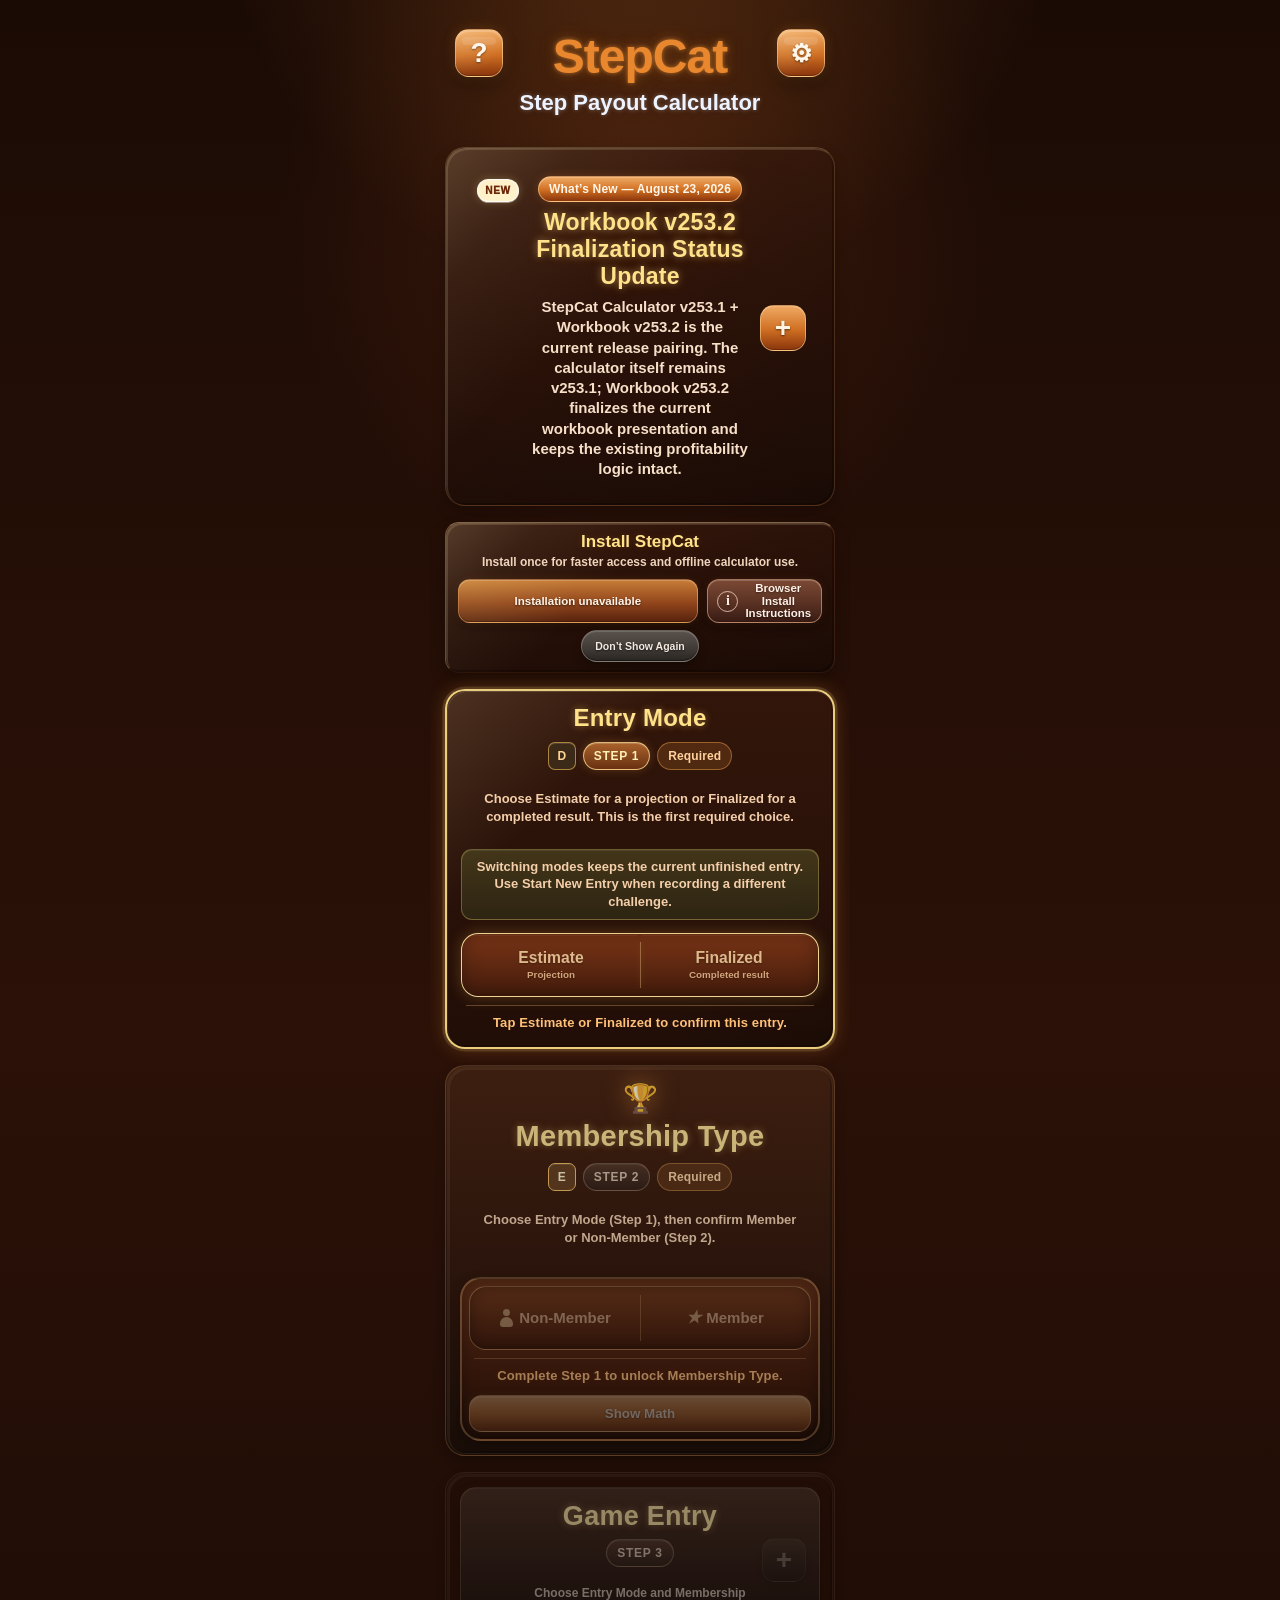
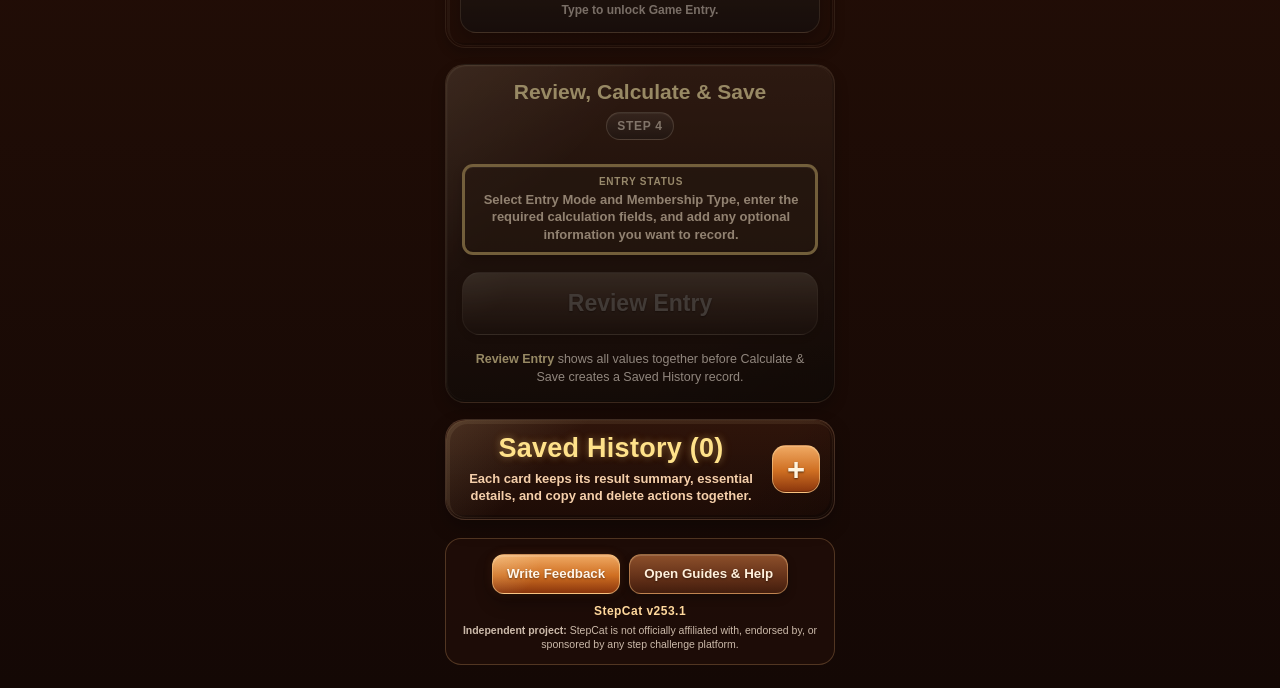
==== index.html @ f567a411 "Add files via upload" ====
<!DOCTYPE html>

<html lang="en">
<head>
<meta charset="utf-8"/>
<meta content="width=device-width,initial-scale=1,viewport-fit=cover" name="viewport"/>
<meta content="#1b0b05" name="theme-color"/>
<link href="./manifest.json" rel="manifest"/>
<meta content="yes" name="apple-mobile-web-app-capable"/>
<meta content="black-translucent" name="apple-mobile-web-app-status-bar-style"/>
<link href="./stepcat-favicon.png" rel="icon" sizes="32x32" type="image/png"/>
<link href="./stepcat-apple-touch-icon.png" rel="apple-touch-icon" sizes="180x180"/>
<link href="./stepcat-icon-152.png" rel="apple-touch-icon" sizes="152x152"/>
<meta content="StepCat" name="apple-mobile-web-app-title"/>
<meta content="StepCat" name="application-name"/>
<title>StepCat Calculator v253.1</title>
<style>
:root{
  --bg:#020c1b;
  --panel:#2a1a12;
  --panel2:#3d1a0c;
  --panel3:#6c2d13;
  --input:#c46824;
  --orange:#e8872d;
  --orange2:#d86f15;
  --gold:#ffe28a;
  --gold2:#e7bd3f;
  --green:#35e56f;
  --red:#8f211d;
  --redTop:#c84940;
  --blue:#3156ab;
  --white:#edf3ff;
  --text:#f7efe6;
  --muted:#f0dcc9;
}
*{box-sizing:border-box;-webkit-tap-highlight-color:transparent;}
html{scroll-behavior:smooth;}
body{
  margin:0;
  font-family:Arial,sans-serif;
  background:
    radial-gradient(circle at 50% -120px,rgba(255,147,45,.20),transparent 420px),
    radial-gradient(circle at 50% 210px,rgba(122,53,23,.34),transparent 360px),
    linear-gradient(180deg,#1b0b05 0%,#2b1107 45%,#140805 100%);
  color:var(--white);
}
button,a,input,select{touch-action:manipulation;}
.container{max-width:420px;margin:auto;padding:15px;position:relative;}
.hero{position:relative;text-align:center;padding:18px 62px 15px 62px;}
.hero h1{margin:0;font-size:48px;line-height:1;font-weight:900;letter-spacing:-1px;color:var(--orange);text-shadow:0 0 4px rgba(255,157,60,.52),0 0 12px rgba(255,157,60,.26),0 0 24px rgba(255,157,60,.12);}
.hero p{margin:9px 0 0;color:#edf3ff;font-size:22px;font-weight:900;text-shadow:0 0 4px rgba(255,255,255,.28),0 0 10px rgba(120,170,255,.10);}
.build-marker{font-size:13px!important;color:#f0dcc9!important;opacity:.82;}
.top-settings-wrap{position:absolute;top:14px;right:10px;z-index:950;}
.settings-fab,.drawer-toggle,.btn{
  position:relative;overflow:hidden;border:0;border-radius:14px;font-weight:900;box-shadow:0 7px 15px rgba(0,0,0,.26),inset 0 2px 0 rgba(255,255,255,.20);
}
.settings-fab{width:48px;height:48px;color:#07101f;font-size:25px;background:linear-gradient(180deg,#eab766 0%,#dd8823 45%,#c8650f 100%);}
.settings-fab.open{color:#07101f;background:linear-gradient(180deg,#eab766 0%,#dd8823 45%,#c8650f 100%);font-size:29px;box-shadow:0 0 16px rgba(255,157,60,.34),0 8px 18px rgba(0,0,0,.36),inset 0 2px 0 rgba(255,255,255,.20);}
.settings-fab:before,.drawer-toggle:before,.btn:before,.drawer-link:before{content:"";position:absolute;left:13%;right:13%;top:7px;height:8px;border-radius:999px;background:rgba(255,255,255,.16);pointer-events:none;}
.settings-panel{display:none;position:fixed;top:68px;right:12px;left:12px;max-width:430px;margin:0 auto;padding:14px;border-radius:20px;background:radial-gradient(circle at top right,rgba(255,157,60,.16),transparent 38%),linear-gradient(180deg,#401b0a 0%,#2a1208 58%,#180b05 100%);border:1px solid rgba(255,190,120,.32);box-shadow:0 15px 32px rgba(0,0,0,.46),inset 0 1px 0 rgba(255,255,255,.07);z-index:940;max-height:82vh;overflow:auto;}
.settings-panel.open{display:block;}
.settings-backdrop{
  display:none;
  position:fixed;
  inset:0;
  z-index:930;
  background:rgba(0,0,0,.70);
  backdrop-filter:blur(1px);
  -webkit-backdrop-filter:blur(1px);
}
.settings-backdrop.open{display:block;}

.settings-panel h2{margin:0;text-align:center;font-size:24px;color:#edf3ff;}
.settings-panel p{margin:7px 0 12px;text-align:center;color:var(--orange);font-weight:900;font-size:14px;}
.settings-grid-columns{display:grid;grid-template-columns:1fr;gap:9px;}
.settings-bottom{display:grid;grid-template-columns:1fr 1fr;gap:10px;margin-top:12px;}
.settings-bottom .btn{font-size:16px;padding:13px 8px;border-radius:14px;margin:0;}
@media(max-width:340px){.settings-bottom{grid-template-columns:1fr;}}

.settings-section{background:radial-gradient(circle at top right,rgba(255,157,60,.12),transparent 42%),linear-gradient(180deg,rgba(114,50,15,.72),rgba(58,22,8,.72));border:1px solid rgba(255,190,120,.26);border-radius:16px;padding:10px;}
.settings-section h3{margin:0 0 8px;color:#fff0df;font-size:15px;text-align:center;text-shadow:0 0 7px rgba(255,157,60,.28);}
.setting-check{display:flex;align-items:center;gap:10px;margin:8px 0;color:#f7efe6;font-weight:900;font-size:13px;text-align:left;background:rgba(38,16,7,.42);border:1px solid rgba(255,190,120,.18);border-radius:14px;padding:10px;}
.setting-check input[type="checkbox"]{appearance:none;-webkit-appearance:none;width:46px;min-width:46px;height:26px;border-radius:999px;border:1px solid rgba(255,190,120,.34);background:linear-gradient(180deg,#3d1a0c,#251005);box-shadow:inset 0 0 8px rgba(0,0,0,.35);position:relative;margin:0;}
.setting-check input[type="checkbox"]:after{content:"";position:absolute;top:3px;left:3px;width:18px;height:18px;border-radius:50%;background:linear-gradient(180deg,#d99a31,#9d4515);transition:transform .18s ease;}
.setting-check input[type="checkbox"]:checked{border-color:rgba(255,212,111,.78);background:linear-gradient(180deg,#7a3510,#4d1c08);box-shadow:0 0 12px rgba(255,157,60,.30),inset 0 0 8px rgba(0,0,0,.24);}
.setting-check input[type="checkbox"]:checked:after{transform:translateX(20px);background:linear-gradient(180deg,#ffe28a,#d86f15);box-shadow:0 0 9px rgba(255,212,111,.55);}
.haptic-row{display:grid;grid-template-columns:1fr 1fr 1fr;gap:7px;}
.haptic-pill{border:0;border-radius:12px;padding:10px 6px;background:linear-gradient(180deg,#5c2a12,#3e1c0d);color:#f0dcc9;font-weight:900;font-size:13px;box-shadow:inset 0 0 10px rgba(0,0,0,.22);}
.haptic-pill.active{background:linear-gradient(180deg,#eab766,#d86f15);color:#07101f;box-shadow:0 0 13px rgba(255,157,60,.27);}
.drawer,.card,.calc-action-card{position:relative;margin:13px 0;padding:14px;border-radius:20px;background:#2a1a12;border:1px solid rgba(255,164,82,.16);box-shadow:0 8px 18px rgba(0,0,0,.29),inset 0 1px 0 rgba(255,255,255,.05);overflow:hidden;}
.drawer:before,.card:before,.calc-action-card:before{content:"";position:absolute;inset:1px;border-radius:19px;border:1px solid rgba(255,255,255,.03);pointer-events:none;}
.drawer-head{position:relative;display:flex;align-items:center;justify-content:space-between;gap:10px;z-index:1;}
.drawer-head.clickable{cursor:pointer;user-select:none;}
.drawer-title h2{margin:0;font-size:27px;line-height:1.05;font-weight:900;color:#edf3ff;letter-spacing:-.35px;}
.drawer-title p{margin:7px 0 0;color:#f7efe6;font-size:16px;font-weight:900;}
.drawer.open .drawer-title h2{color:#ffe28a;text-shadow:0 0 8px rgba(255,226,138,.36),0 0 14px rgba(255,157,60,.22);}
.trophy{text-align:center;font-size:28px;margin:2px 0 6px;filter:drop-shadow(0 0 12px rgba(255,157,60,.62));}
.drawer-toggle{width:48px;height:48px;flex:0 0 48px;color:#fff;font-size:31px;line-height:1;background:linear-gradient(180deg,#eab766 0%,#dd8823 45%,#c8650f 100%);}

.drawer-head-actions{display:flex;align-items:center;gap:8px;flex:0 0 auto;}
.entry-clear-inline{display:flex;align-items:stretch;flex-direction:column;justify-content:center;gap:9px;margin:0 0 14px;padding:12px;border-radius:18px;background:linear-gradient(180deg,rgba(78,30,12,.52),rgba(34,10,4,.58));border:1px solid rgba(255,190,120,.20);box-shadow:inset 0 1px 0 rgba(255,255,255,.05),0 7px 15px rgba(0,0,0,.18);}
.entry-clear-inline .small-note{margin:0;text-align:center;font-size:12px;line-height:1.35;color:#ffe8d0;}
.entry-clear-actions{display:grid;grid-template-columns:1fr;gap:9px;}
.entry-restore-action{position:relative;width:100%;min-height:48px;display:flex;align-items:center;justify-content:center;text-align:center;font-size:16px;font-weight:900;line-height:1.1;padding:12px 16px;border-radius:15px;background:linear-gradient(180deg,rgba(68,91,108,.96),rgba(31,50,63,.98));color:#f2f8fb;border:1px solid rgba(167,206,229,.38);box-shadow:0 6px 12px rgba(0,0,0,.25),inset 0 1px 0 rgba(255,255,255,.10);text-shadow:0 1px 2px rgba(0,0,0,.45);}
.entry-restore-action:active{transform:translateY(1px) scale(.99);}
.entry-restore-action[hidden]{display:none!important;}
.entry-clear-action{position:relative;width:100%;max-width:none;min-width:0;min-height:54px;display:flex;align-items:center;justify-content:center;text-align:center;white-space:nowrap;font-size:18px;font-weight:900;line-height:1.05;padding:14px 18px;border-radius:17px;background:radial-gradient(circle at top left,rgba(255,194,140,.10),transparent 46px),linear-gradient(180deg,#5a2b1c,#35180f 58%,#1d0c07);color:#ffe1c5;border:1px solid rgba(255,156,96,.28);box-shadow:0 8px 15px rgba(0,0,0,.30),inset 0 1px 0 rgba(255,240,210,.13),inset 0 -2px 0 rgba(0,0,0,.24);text-shadow:0 2px 3px rgba(0,0,0,.46);text-transform:none;letter-spacing:.01em;overflow:hidden;}
.entry-clear-action::before{content:"";position:absolute;top:8px;left:14%;right:14%;height:7px;border-radius:999px;background:rgba(255,255,255,.13);pointer-events:none;}
.entry-clear-action:active{transform:translateY(1px) scale(.99);box-shadow:0 4px 10px rgba(0,0,0,.28),inset 0 2px 5px rgba(0,0,0,.20);}
@media(max-width:360px){.entry-clear-action{font-size:16px;padding:12px 12px;}}
.entry-mode-disqualified{margin-top:12px;padding:10px;border-radius:14px;background:rgba(38,16,7,.42);border:1px solid rgba(255,190,120,.18);}
body.flow-estimate .entry-mode-disqualified{opacity:.48;filter:grayscale(.35);}
body.flow-estimate .entry-mode-disqualified .header-toggle-line{cursor:not-allowed;}
body.flow-finalized .entry-mode-disqualified{opacity:1;filter:none;box-shadow:0 0 10px rgba(255,157,60,.10);}
.official-earned-wrap.locked input{opacity:.72;background:#805032;color:#fff0df;}

.drawer-body{position:relative;z-index:1;display:none;margin-top:13px;}
.drawer.open .drawer-body{display:block;background:radial-gradient(circle at 88% 8%,rgba(255,171,80,.08),transparent 120px),linear-gradient(180deg,#6c2d13,#4d200e 58%,#351609 100%);border:1px solid rgba(255,180,100,.20);border-radius:16px;padding:12px;box-shadow:inset 0 0 14px rgba(0,0,0,.24),0 0 10px rgba(255,157,60,.12);}
.game-panel .drawer-body{display:block;}
.game-toggle{margin-top:16px;padding:7px;border-radius:21px;background:radial-gradient(circle at 82% 0%,rgba(255,165,65,.14),transparent 100px),linear-gradient(180deg,#8a4118,#5d2810 58%,#3e1a0a 100%);border:2px solid rgba(255,154,58,.42);box-shadow:inset 0 0 16px rgba(0,0,0,.28),0 0 14px rgba(255,157,60,.10);}
.toggle-labels{display:flex;margin:0 0 7px;color:#f7efe6;font-size:17px;font-weight:900;}
.toggle-labels span{flex:1;display:flex;align-items:center;justify-content:center;gap:5px;text-align:center;}
.person-icon{position:relative;width:15px;height:18px;display:inline-block;}
.person-icon:before{content:"";position:absolute;top:0;left:4px;width:7px;height:7px;border-radius:50%;background:#d99a31;}
.person-icon:after{content:"";position:absolute;top:8px;left:1px;width:13px;height:10px;border-radius:8px 8px 3px 3px;background:#d99a31;}
.star-icon{color:#d99a31;font-size:17px;line-height:1;}
body.mode-non .person-icon:before,body.mode-non .person-icon:after{background:#ffd46f;box-shadow:0 0 7px rgba(255,212,111,.86),0 0 15px rgba(255,157,60,.48);}
body.mode-mem .star-icon{color:#ffd46f;text-shadow:0 0 7px rgba(255,212,111,.86),0 0 15px rgba(255,157,60,.48);}
body.mode-non #nonLabel,body.mode-mem #memLabel{color:#ffe08a;text-shadow:0 0 7px rgba(255,212,111,.40),0 0 14px rgba(255,111,21,.22);}
.slider-track{position:relative;height:40px;border-radius:15px;overflow:hidden;background:linear-gradient(180deg,#7a3517,#4d200e);border:1px solid rgba(255,190,120,.25);box-shadow:inset 0 0 14px rgba(0,0,0,.30),0 0 8px rgba(0,0,0,.16);}
.slider-thumb{position:absolute;left:0;top:0;width:50%;height:100%;border-radius:14px;background:linear-gradient(180deg,#ffad3f 0%,#e66f0c 58%,#b84b05 100%);box-shadow:0 0 17px rgba(255,139,19,.46),inset 0 2px 0 rgba(255,255,255,.22),inset 0 -7px 13px rgba(120,45,0,.16);transition:left .22s ease;}
.mode-math-summary,.mode-math-box{margin-top:10px;padding:10px;border-radius:14px;background:radial-gradient(circle at 82% 4%,rgba(255,194,110,.13),transparent 105px),linear-gradient(180deg,#c46824,#9b4618 58%,#773112 100%);border:1px solid rgba(255,205,135,.26);text-align:center;box-shadow:inset 0 0 12px rgba(0,0,0,.20);color:#f7efe6;font-weight:900;line-height:1.32;}
.mode-math-box{display:none;font-size:14px;font-weight:700;}
.mode-math-box.open{display:block;}
.math-toggle-btn{width:100%;margin-top:9px;padding:10px;border:0;border-radius:13px;background:linear-gradient(180deg,#6d2f0f,#451b08);color:#ffe2ad;font-weight:900;}
.entry-subsection{padding:12px;margin:0 0 12px;border-radius:16px;background:rgba(61,26,12,.34);border:1px solid rgba(255,205,135,.18);}
.section-tag{display:block;margin:0 auto 8px;width:max-content;padding:6px 10px;border-radius:999px;background:rgba(0,0,0,.16);border:1px solid rgba(255,212,111,.24);color:#ffe28a;font-weight:900;font-size:12px;letter-spacing:.07em;text-transform:uppercase;}
.optional-details-body.collapsed{display:none;}
.section-dropdown-header{width:100%;padding:12px;border:0;border-radius:14px;background:linear-gradient(180deg,#6d2f0f,#451b08);color:#ffe2ad;text-align:left;font-weight:900;display:flex;justify-content:space-between;gap:8px;align-items:center;}
.section-dropdown-header em{display:block;font-size:12px;color:#f0dcc9;font-style:normal;margin-top:3px;}
label{display:block;text-align:center;color:#ffd46f;margin:14px 0 4px;font-size:18px;font-weight:900;text-shadow:0 0 6px rgba(255,157,60,.17);}
.field-status{font-size:12px;padding:3px 7px;border-radius:999px;background:rgba(0,0,0,.18);vertical-align:middle;}
.help-text,.field-caption,.small-note,.workflow-note{margin:0 0 8px;color:#f0dcc9;font-size:14px;line-height:1.36;text-align:center;}
.required-hint{color:#ffe28a;font-weight:900;border:1px solid rgba(255,212,111,.24);background:rgba(0,0,0,.16);border-radius:14px;padding:10px;margin:10px 0;}
input,select,textarea{width:100%;padding:13px 12px;border:1px solid rgba(255,205,135,.30);border-radius:13px;outline:none;background:#c46824;color:#fff0df;font-size:17px;text-align:center;box-shadow:inset 0 0 9px rgba(0,0,0,.18),0 0 7px rgba(255,157,60,.08);}
input::placeholder,textarea::placeholder{color:#ffe0c1;opacity:.82;}
input:focus,select:focus,textarea:focus{box-shadow:inset 0 0 13px rgba(0,0,0,.18),0 0 0 2px rgba(255,212,111,.42),0 0 13px rgba(255,157,60,.18);}
.date-confirmation{margin:6px 0 0;text-align:center;color:#ffe28a;font-weight:800;font-size:13px;}
.btn{padding:13px 10px;font-size:16px;}
.btn:active,.drawer-toggle:active,.drawer-link:active,.settings-fab:active{transform:scale(.985);}
.orange{background:linear-gradient(180deg,#eab766 0%,#dd8823 45%,#c8650f 100%);color:#07101f;}
.red,.dark{background:radial-gradient(circle at top left,rgba(255,190,120,.13),transparent 50%),linear-gradient(180deg,#8a2f22 0%,#5b1f17 56%,#35110d 100%);color:#fff0df;border:1px solid rgba(255,150,110,.24);}
.gold{background:radial-gradient(circle at top left,rgba(255,226,138,.26),transparent 48%),linear-gradient(180deg,#d99a31 0%,#b85a13 55%,#6d2f0f 100%);color:#07101f;border:1px solid rgba(255,212,111,.42);}
.blue{background:linear-gradient(180deg,#607de6 0%,#3156ab 55%,#27458d 100%);color:white;}
.action-row{display:flex;gap:10px;margin:10px 0;}
.action-row .btn,.action-row .drawer-link{flex:1;}
.full-btn{width:100%;margin:10px 0;padding:17px 14px;font-size:23px;border-radius:18px;}
.calc-action-title{margin:0;color:#ffe28a;text-align:center;font-size:20px;font-weight:900;}
.result-title{margin:0 0 10px;text-align:center;color:#fff0df;font-size:24px;font-weight:900;text-shadow:0 0 7px rgba(255,157,60,.28);}
.result-card-top{display:flex;align-items:center;justify-content:center;gap:10px;position:relative;}
.result-delete-corner{position:absolute;right:0;top:0;font-size:12px;padding:8px 9px;border-radius:10px;}
.result-box{border:1px solid rgba(255,205,135,.18);border-radius:17px;padding:14px;text-align:center;background:rgba(61,26,12,.34);box-shadow:inset 0 0 10px rgba(0,0,0,.18);}
.result-box p{margin:7px 0;font-size:17px;}
.result-box hr{border:0;border-top:1px solid rgba(255,255,255,.10);margin:12px 0;}
.profit,.payout-info{color:#ffcf7a;font-weight:900;}.win-text{color:var(--green);font-weight:900;}.free-game-text{color:#ffe28a;font-weight:900;}.draw,.draw-info{color:#f7efe6;font-weight:900;}.loss{color:#ff8a84;font-weight:900;}.roi{color:#ffd24c;font-weight:900;}.pl-info{color:#ffd46f;font-weight:900;}
.result-card-actions{display:grid;grid-template-columns:1fr;gap:10px;margin-top:12px;}
.copy-format-note{color:#ffe28a!important;font-weight:850!important;}
.history-count{margin:11px 0 7px;color:#f0dcc9;text-align:center;font-size:17px;font-weight:800;}
.history-results-label{margin:12px 0 6px;color:#ffe28a;text-align:center;font-weight:900;letter-spacing:.04em;text-transform:uppercase;font-size:12px;}
.history-card{margin-top:13px;padding:14px;border-radius:17px;background:radial-gradient(circle at 82% 4%,rgba(255,194,110,.13),transparent 115px),linear-gradient(180deg,#c46824,#9b4618 58%,#773112 100%);border:1px solid rgba(255,205,135,.30);box-shadow:inset 0 0 12px rgba(0,0,0,.20),0 8px 17px rgba(0,0,0,.24);}
.history-card h3{margin:0 0 9px;color:#fff0df;text-align:center;font-size:21px;}

.history-card-meta{display:flex;justify-content:center;flex-wrap:wrap;gap:7px;margin:-2px 0 10px;}
.history-badge{display:inline-flex;align-items:center;justify-content:center;min-height:28px;padding:5px 10px;border-radius:999px;font-size:12px;font-weight:900;letter-spacing:.02em;border:1px solid rgba(255,212,111,.34);background:linear-gradient(180deg,#6d2f0f,#451b08);color:#ffe2ad;box-shadow:inset 0 1px 0 rgba(255,255,255,.08);}
.history-badge.mode-finalized{background:linear-gradient(180deg,#7a4218,#4d260c);color:#ffe7b5;border-color:rgba(255,212,111,.48);}
.history-badge.mode-estimate{background:linear-gradient(180deg,#593018,#361b0d);color:#f6dcc2;}
.history-badge.game-member{box-shadow:0 0 8px rgba(255,212,111,.18),inset 0 1px 0 rgba(255,255,255,.08);}
.history-card .result-box{background:rgba(61,26,12,.34);}
.history-card-actions{display:grid;grid-template-columns:1fr 1fr;gap:8px;margin-top:10px;}
.saved-empty-note{margin:12px 0;color:#ffe28a;font-weight:850;text-align:center;}
.drawer-link{display:block;position:relative;overflow:hidden;text-decoration:none;text-align:center;border-radius:14px;padding:14px 10px;color:#07101f;font-size:17px;font-weight:900;background:linear-gradient(180deg,#eab766,#dd8823 50%,#c8650f);box-shadow:0 0 15px rgba(255,157,28,.28),inset 0 2px 0 rgba(255,255,255,.18);}
.secondary-link{margin-top:10px;background:linear-gradient(180deg,#6d2f0f,#451b08);color:#ffe2ad;}
.mini-card{border-radius:16px;padding:14px;text-align:center;background:radial-gradient(circle at 82% 4%,rgba(255,194,110,.15),transparent 115px),linear-gradient(180deg,#c46824,#9b4618 58%,#773112 100%);border:1px solid rgba(255,205,135,.30);box-shadow:inset 0 0 14px rgba(0,0,0,.24);}
.mini-card h3{margin:0 0 12px;color:#fff0df;font-size:20px;font-weight:900;text-shadow:0 0 7px rgba(255,157,60,.22);}
.mini-card p,.mini-card li{color:#f0dcc9;font-size:16px;line-height:1.42;}.mini-card ol{text-align:left;padding-left:23px;}
.help-quick-start>p{text-align:left;margin:0 0 14px;}
.help-quick-start ol{margin:0 0 16px;padding-left:24px;}
.help-quick-start li{margin:0 0 12px;padding-left:3px;}
.help-action-link{display:flex;align-items:center;justify-content:center;min-height:58px;margin-top:10px;padding:13px 12px;line-height:1.18;}
.help-link-helper{margin:5px 4px 12px!important;color:#f0dcc9!important;font-size:13px!important;line-height:1.34!important;text-align:center!important;}
.help-section-intro{margin:0 0 12px!important;text-align:left!important;color:#f0dcc9!important;font-size:15px!important;line-height:1.38!important;}
.help-section-card{margin-top:16px;}
.help-section-card:first-of-type{margin-top:0;}
.help-feedback-section{margin-top:16px;padding-top:16px;border-top:1px solid rgba(255,255,255,.14);}
.help-feedback-section>p{text-align:left;margin:0 0 12px;}
.help-feedback-section .full-btn{min-height:58px;margin:10px 0 0;}
.disclaimer-box{margin-top:16px;padding:12px;border-radius:13px;background:rgba(38,16,7,.34);border:1px solid rgba(255,190,120,.16);}
.disclaimer{margin:0;color:#f0dcc9;text-align:left;font-size:13px;line-height:1.46;}
.toast{position:fixed;left:50%;bottom:172px;transform:translateX(-50%);z-index:1000;pointer-events:none;opacity:0;transition:opacity .25s ease;padding:12px 18px;border-radius:14px;background:linear-gradient(180deg,#eab766,#dd8823);color:#07101f;font-weight:900;box-shadow:0 0 16px rgba(0,0,0,.36);max-width:calc(100vw - 30px);text-align:center;}
.toast.show{opacity:1;}
.modal-overlay{display:none;position:fixed;inset:0;z-index:1100;align-items:center;justify-content:center;padding:18px;background:rgba(0,0,0,.72);}
.modal-overlay.open{display:flex;}
.modal-box{width:100%;max-width:410px;padding:16px;border-radius:20px;background:radial-gradient(circle at 82% 4%,rgba(255,194,110,.15),transparent 115px),linear-gradient(180deg,#c46824,#9b4618 58%,#773112 100%);border:1px solid rgba(255,205,135,.30);box-shadow:0 0 23px rgba(0,0,0,.54);}
.modal-box h2{margin:0 0 12px;text-align:center;color:#fff0df;}.modal-box p{color:#f7efe6;}.modal-close-btn{float:right;border:0;border-radius:10px;background:#451b08;color:#ffe2ad;font-weight:900;font-size:22px;width:34px;height:34px;}
textarea{min-height:120px;text-align:left;resize:vertical;}
.changed-note{display:none;margin:10px 0;color:#ffe28a;font-weight:900;text-align:center;border:1px solid rgba(255,212,111,.24);background:rgba(0,0,0,.16);border-radius:14px;padding:10px;}
.changed-note.show{display:block;}
.hidden{display:none!important;}
@media(max-width:360px){.hero{padding-left:54px;padding-right:54px}.hero h1{font-size:42px}.hero p{font-size:19px}.drawer-title h2{font-size:23px}.action-row{flex-direction:column}.result-delete-corner{position:static}.result-card-top{flex-direction:column}.history-card-actions{grid-template-columns:1fr}}


/* Spreadsheet header and backup tools */
.header-row-textarea{
  min-height:92px;
  text-align:left;
  resize:vertical;
  font-family:Arial,sans-serif;
  line-height:1.35;
}
.header-actions{
  display:grid;
  grid-template-columns:1fr 1fr;
  gap:10px;
  margin-top:12px;
}
.header-actions .full-span{grid-column:1 / -1;}
.backup-tools .drawer-body .btn{margin-top:8px;}
.secondary-copy-btn{
  width:100%;
  margin-top:10px;
  font-size:16px;
}

.last-copied-line{
  color:#ffe28a;
  font-weight:900;
  text-shadow:0 0 7px rgba(255,212,111,.22);
}


/* Combined Saved History header tools */
.combined-header-tools{margin:12px 0 14px;padding:12px;border-radius:16px;background:rgba(61,26,12,.34);border:1px solid rgba(255,205,135,.18);}
.combined-header-tools h3{margin:0 0 7px;color:#ffe28a;text-align:center;}
/* Spreadsheet setup toggle rows */
.header-toggle-line{display:flex;align-items:center;justify-content:space-between;gap:10px;margin:10px 0;padding:10px;border-radius:14px;background:rgba(38,16,7,.42);border:1px solid rgba(255,190,120,.18);color:#f7efe6;font-weight:900;transition:border-color .18s ease,box-shadow .18s ease,background .18s ease,color .18s ease;}
.header-toggle-line:has(input:checked){color:#ffe28a;border-color:rgba(255,212,111,.58);background:radial-gradient(circle at top right,rgba(255,212,111,.14),transparent 44%),rgba(61,26,12,.54);box-shadow:0 0 10px rgba(255,157,60,.16);}
.header-toggle-line.disabled-header-toggle{opacity:.42;filter:saturate(.55);box-shadow:none;cursor:not-allowed;}
.header-toggle-line.disabled-header-toggle span{color:#bca58d;text-shadow:none;}
.header-toggle-line.disabled-header-toggle input[type="checkbox"]{cursor:not-allowed;opacity:.72;}
.header-toggle-line.disabled-header-toggle:has(input:checked){color:#bca58d;border-color:rgba(255,190,120,.18);background:rgba(38,16,7,.42);box-shadow:none;}
.header-toggle-line input[type="checkbox"]{appearance:none;-webkit-appearance:none;width:48px;height:27px;flex:0 0 48px;border-radius:999px;border:1px solid rgba(255,190,120,.34);background:linear-gradient(180deg,#3d1a0c,#251005);box-shadow:inset 0 0 8px rgba(0,0,0,.35);position:relative;margin:0;padding:0;cursor:pointer;}
.header-toggle-line input[type="checkbox"]::after{content:"";position:absolute;top:3px;left:3px;width:19px;height:19px;border-radius:50%;background:linear-gradient(180deg,#d99a31,#9d4515);box-shadow:0 1px 2px rgba(0,0,0,.34);transition:transform .18s ease,background .18s ease,box-shadow .18s ease;}
.header-toggle-line input[type="checkbox"]:checked{border-color:rgba(255,212,111,.78);background:linear-gradient(180deg,#7a3510,#4d1c08);box-shadow:0 0 12px rgba(255,157,60,.30),inset 0 0 8px rgba(0,0,0,.24);}
.header-toggle-line input[type="checkbox"]:checked::after{transform:translateX(21px);background:linear-gradient(180deg,#ffe28a,#d86f15);box-shadow:0 0 9px rgba(255,212,111,.55),0 1px 2px rgba(0,0,0,.34);}
.header-field-grid{display:grid;grid-template-columns:1fr 1fr;gap:9px;margin:12px 0;}
.header-field-choice{position:relative;display:flex;align-items:center;justify-content:center;min-height:46px;padding:9px 10px;border-radius:14px;background:linear-gradient(180deg,#3d1a0c,#251005);border:1px solid rgba(255,190,120,.24);color:#d8c1aa;font-size:12px;font-weight:900;text-align:center;cursor:pointer;user-select:none;box-shadow:inset 0 0 8px rgba(0,0,0,.28);transition:background .18s ease,border-color .18s ease,color .18s ease,box-shadow .18s ease,transform .12s ease;}
.header-field-choice:active{transform:scale(.985);}
.header-field-choice input{position:absolute;opacity:0;pointer-events:none;width:1px;height:1px;}
.header-field-choice:has(input:checked){color:#1a1007;background:linear-gradient(180deg,#ffe28a 0%,#e79a25 52%,#c8650f 100%);border-color:rgba(255,226,138,.88);box-shadow:0 0 12px rgba(255,157,60,.34),inset 0 2px 0 rgba(255,255,255,.25);}
.header-field-choice:focus-within{outline:2px solid rgba(255,226,138,.62);outline-offset:2px;}
.header-custom-cells{min-height:58px;margin-top:8px;}
/* Header field lock: field buttons only activate when Include header row is on */
.header-settings-wrap.header-buttons-locked .header-field-choice{
  opacity:.82 !important;
  filter:saturate(.92) brightness(1.02) !important;
  cursor:not-allowed !important;
  box-shadow:0 0 0 1px rgba(255,157,60,.14) inset !important;
}
.header-settings-wrap.header-buttons-locked .header-field-choice:active{transform:none !important;}
.header-settings-wrap.header-buttons-locked .header-field-choice:has(input:checked){
  background:linear-gradient(180deg,#4b2110,#2e1309) !important;
  color:#bca58d !important;
  border-color:rgba(211,139,82,.18) !important;
  box-shadow:0 0 0 1px rgba(255,157,60,.14) inset !important;
}
.header-settings-wrap.header-buttons-locked .header-field-choice input{cursor:not-allowed !important;}
.header-settings-wrap.header-buttons-locked .header-custom-cells{
  opacity:.55 !important;
  cursor:not-allowed !important;
}
.header-locked-note{display:none;}
.header-settings-wrap.header-buttons-locked .header-locked-note{display:block;}

@media(max-width:360px){.header-field-grid{grid-template-columns:1fr;}}
.header-settings-wrap{display:none;}
.header-settings-wrap.on{display:block;}

/* Spreadsheet copy formatting retained behind Saved History card actions. */
.sheet-row-preview{margin:12px 0 0;padding:10px;border-radius:14px;background:rgba(38,16,7,.42);border:1px solid rgba(255,190,120,.22);box-shadow:inset 0 0 10px rgba(0,0,0,.18);}
.sheet-row-preview summary{cursor:pointer;list-style:none;text-align:center;color:#ffe28a;font-weight:900;font-size:14px;text-shadow:0 0 7px rgba(255,157,60,.25);}
.sheet-row-preview summary::-webkit-details-marker{display:none;}
.sheet-row-preview summary::after{content:" +";}
.sheet-row-preview[open] summary::after{content:" -";}
.sheet-row-grid{display:grid;grid-template-columns:minmax(96px,.85fr) 1fr;gap:6px 9px;margin-top:10px;font-size:13px;line-height:1.25;}
.sheet-row-label{color:#ffe28a;font-weight:900;text-align:right;}
.sheet-row-value{color:#fff7ef;text-align:left;word-break:break-word;}
.history-admin-actions{margin-top:10px;}
@media(max-width:360px){.sheet-row-grid{grid-template-columns:1fr;gap:3px}.sheet-row-label{text-align:center}.sheet-row-value{text-align:center;margin-bottom:5px}}


/* Collapsible Spreadsheet Copy Instructions */
.spreadsheet-setup-head{display:flex;align-items:center;justify-content:space-between;gap:10px;cursor:pointer;user-select:none;}
.spreadsheet-setup-head-text{flex:1;text-align:center;}
.spreadsheet-setup-head-text h3{margin:0 0 7px;color:#ffe28a;text-align:center;}
.spreadsheet-setup-head-text p{margin:0;}
.spreadsheet-setup-toggle{width:46px;height:46px;flex:0 0 46px;border:0;border-radius:14px;font-size:28px;font-weight:900;line-height:1;background:linear-gradient(180deg,#eab766 0%,#dd8823 45%,#c8650f 100%);color:#07101f;box-shadow:0 7px 15px rgba(0,0,0,.26),inset 0 2px 0 rgba(255,255,255,.20);}
.spreadsheet-setup-body{display:none;margin-top:10px;}
.combined-header-tools.setup-open .spreadsheet-setup-body{display:block;}
.combined-header-tools:not(.setup-open){padding-bottom:12px;}
.combined-header-tools:not(.setup-open) .spreadsheet-setup-toggle{background:linear-gradient(180deg,#eab766 0%,#dd8823 45%,#c8650f 100%);}


/* Unified toffee and brown action palette */
:root{
  --actionTop:#c97932;
  --actionMid:#9e4d1c;
  --actionBottom:#64280e;
  --actionBorder:rgba(255,192,118,.42);
  --actionText:#fff0df;
  --activeTop:#d99a55;
  --activeMid:#a95b26;
  --activeBottom:#6f3217;
  --dangerTop:#8b3a2c;
  --dangerMid:#61251d;
  --dangerBottom:#38130f;
}
.orange,.gold,.drawer-link,.settings-fab,.settings-fab.open,.drawer-toggle,.spreadsheet-setup-toggle,.combined-header-tools:not(.setup-open) .spreadsheet-setup-toggle{
  background:radial-gradient(circle at top left,rgba(255,226,170,.15),transparent 48%),linear-gradient(180deg,var(--actionTop) 0%,var(--actionMid) 54%,var(--actionBottom) 100%) !important;
  color:var(--actionText) !important;
  border:1px solid var(--actionBorder) !important;
  box-shadow:0 7px 15px rgba(0,0,0,.28),inset 0 2px 0 rgba(255,255,255,.14) !important;
}
.settings-fab,.settings-fab.open{
  color:#1a0e06 !important;
}
.drawer-toggle,.spreadsheet-setup-toggle{
  color:#fff !important;
  text-shadow:0 1px 2px rgba(0,0,0,.45);
}
.red,.dark{
  background:radial-gradient(circle at top left,rgba(255,180,150,.12),transparent 50%),linear-gradient(180deg,var(--dangerTop) 0%,var(--dangerMid) 56%,var(--dangerBottom) 100%) !important;
  color:#fff0df !important;
  border:1px solid rgba(218,118,90,.34) !important;
}
.haptic-pill.active,
.header-field-choice:has(input:checked){
  background:radial-gradient(circle at top left,rgba(255,225,170,.16),transparent 48%),linear-gradient(180deg,var(--activeTop) 0%,var(--activeMid) 55%,var(--activeBottom) 100%) !important;
  color:#fff0df !important;
  border-color:rgba(255,205,145,.62) !important;
  box-shadow:0 0 10px rgba(191,104,40,.28),inset 0 2px 0 rgba(255,255,255,.16) !important;
}
.header-field-choice{
  background:linear-gradient(180deg,#4b2110,#2e1309) !important;
  border-color:rgba(211,139,82,.28) !important;
  color:#d9c0a8 !important;
}
.header-actions .btn,
#copyAllSavedRowsBtn,
#copyLatestRowBtn,
#saveSettingsBtn,
#restoreHistoryBtn,
#feedbackBtn{
  letter-spacing:0;
}


/* Estimate / Finalized workflow */
.workflow-mode-card{margin:13px 0;padding:14px;border-radius:20px;background:#2a1a12;border:1px solid rgba(255,164,82,.18);box-shadow:0 8px 18px rgba(0,0,0,.29),inset 0 1px 0 rgba(255,255,255,.05);}
.workflow-mode-card h2{margin:0 0 6px;text-align:center;color:#edf3ff;font-size:24px;transition:color .18s ease,text-shadow .18s ease;}
body.flow-estimate .workflow-mode-card h2,body.flow-finalized .workflow-mode-card h2{color:#ffe28a;text-shadow:0 0 8px rgba(255,226,138,.36),0 0 14px rgba(255,157,60,.22);}
.workflow-mode-card p{margin:0 0 11px;text-align:center;color:#f0dcc9;font-size:14px;line-height:1.38;}
.finalized-type-confirm{display:none;margin-top:10px;padding:10px;border-radius:14px;background:rgba(61,26,12,.42);border:1px solid rgba(255,205,135,.22);text-align:center;}
body.flow-finalized .finalized-type-confirm{display:block;}
.finalized-type-confirm p{margin:0;color:#f7efe6;font-size:14px;line-height:1.42;}
.finalized-type-confirm .confirmed{color:#ffe28a;font-weight:900;}

.workflow-switch{display:grid;grid-template-columns:1fr 1fr;gap:7px;padding:6px;border-radius:16px;background:linear-gradient(180deg,#5c2a12,#351609);border:1px solid rgba(255,190,120,.25);}
.workflow-choice{border:0;border-radius:12px;padding:12px 8px;background:transparent;color:#f7efe6;font-weight:900;font-size:16px;}
.workflow-choice.active{background:linear-gradient(180deg,#b8672e,#81411d);color:#fff4df;box-shadow:0 0 12px rgba(255,157,60,.24),inset 0 1px 0 rgba(255,255,255,.12);}
body.flow-finalized .estimate-only{display:block!important;}
body.flow-finalized .estimate-comparison-note{display:block!important;}
body.flow-finalized .official-earned-wrap{border-color:rgba(255,212,111,.52);background:rgba(91,43,18,.42);box-shadow:0 0 10px rgba(255,157,60,.12);}
body.flow-estimate .official-earned-wrap{border-color:transparent;background:transparent;box-shadow:none;}
.official-earned-wrap{margin-top:10px;padding:10px;border:1px solid transparent;border-radius:14px;}
.flow-required-note{display:none;margin:8px 0 0;text-align:center;color:#ffe28a;font-weight:800;font-size:13px;}
body.flow-finalized .flow-required-note{display:block;}
body.flow-estimate .finalized-only{display:none!important;}
body.flow-finalized .finalized-only{display:block;}

/* Help drawer action colors: warm StepCat caramel, gold, bronze, copper, and burgundy. */
.help-guide-link{
  background:radial-gradient(circle at top left,rgba(255,226,170,.18),transparent 48%),linear-gradient(180deg,#d9954d 0%,#ad5e27 54%,#66290f 100%) !important;
  color:#fff4e8 !important;
  border-color:rgba(255,196,126,.48) !important;
}
.help-doc-link{
  background:radial-gradient(circle at top left,rgba(255,236,176,.18),transparent 48%),linear-gradient(180deg,#c79742 0%,#8a5a20 55%,#4d2f0d 100%) !important;
  color:#fff1c7 !important;
  border-color:rgba(255,220,132,.46) !important;
}
.help-sheet-link{
  background:radial-gradient(circle at top left,rgba(255,222,164,.17),transparent 48%),linear-gradient(180deg,#bf7b36 0%,#854619 55%,#4a220b 100%) !important;
  color:#fff2dc !important;
  border-color:rgba(239,167,92,.44) !important;
}
.help-feedback-button{
  background:radial-gradient(circle at top left,rgba(255,190,160,.13),transparent 48%),linear-gradient(180deg,#9a4938 0%,#6b2a21 56%,#3b1511 100%) !important;
  color:#fff0e7 !important;
  border:1px solid rgba(232,128,102,.36) !important;
  box-shadow:0 7px 15px rgba(0,0,0,.28),inset 0 2px 0 rgba(255,255,255,.12) !important;
}

.install-help-section{
  margin-top:16px;
  padding-top:16px;
  border-top:1px solid rgba(255,255,255,.14);
}
.install-help-section>p{text-align:left;margin:0 0 12px;}
.help-install-link{
  background:radial-gradient(circle at top left,rgba(255,226,138,.18),transparent 48%),linear-gradient(180deg,#ff9d3c 0%,#b95b17 55%,#4d1d09 100%) !important;
  color:#fff4df !important;
  border:1px solid rgba(255,226,138,.50) !important;
  box-shadow:0 0 14px rgba(255,157,60,.18),inset 0 1px 0 rgba(255,255,255,.18) !important;
  width:100%;
}
.install-help-note{
  display:none;
  margin-top:10px!important;
  padding:10px;
  border-radius:12px;
  background:rgba(0,0,0,.18);
  border:1px solid rgba(255,226,138,.22);
  color:#ffe28a!important;
  text-align:left!important;
}
.install-help-note.show{display:block;}
html,
body{
  min-height:100%;
  background:#1b0b05;
}
body{
  min-height:100dvh;
  background:
    radial-gradient(circle at 50% -120px,rgba(255,147,45,.20),transparent 420px),
    radial-gradient(circle at 50% 210px,rgba(122,53,23,.34),transparent 360px),
    linear-gradient(180deg,#1b0b05 0%,#2b1107 45%,#140805 100%);
  background-color:#1b0b05;
}
.container{
  background:transparent;
}
.install-help-section{
  margin:0 0 16px;
  padding:14px;
  border-radius:18px;
  border:1px solid rgba(255,226,138,.35);
  background:
    radial-gradient(circle at top left,rgba(255,157,60,.20),transparent 42%),
    linear-gradient(180deg,rgba(61,26,12,.92),rgba(27,11,5,.92));
  box-shadow:0 0 14px rgba(255,157,60,.12);
}
.install-help-section h3{
  margin-top:0;
}
.install-help-section>p{
  text-align:left;
  margin:0 0 12px;
}

.install-help-note.show{
  color:#f7dfc8 !important;
  background:rgba(0,0,0,.14) !important;
  border:1px solid rgba(255,210,128,.20) !important;
}

.whats-new-card{
  position:relative;
  margin:13px 0;
  padding:14px;
  border-radius:20px;
  background:
    radial-gradient(circle at 86% 0%,rgba(255,226,138,.16),transparent 150px),
    linear-gradient(180deg,#5c260f 0%,#361608 58%,#1f0c05 100%);
  border:1px solid rgba(255,210,128,.34);
  box-shadow:0 8px 18px rgba(0,0,0,.29),inset 0 1px 0 rgba(255,255,255,.06);
  overflow:hidden;
}
.whats-new-card:before{
  content:"";
  position:absolute;
  left:0;
  right:0;
  top:0;
  height:4px;
  background:linear-gradient(90deg,rgba(255,226,138,.82),rgba(255,157,60,.36),transparent);
}
.whats-new-title{
  margin:0;
  text-align:center;
  color:#ffe28a;
  font-size:23px;
  font-weight:900;
  text-shadow:0 0 9px rgba(255,157,60,.24);
}
.whats-new-subtitle{
  margin:7px 0 10px;
  text-align:center;
  color:#f7dfc8;
  font-size:15px;
  font-weight:900;
  line-height:1.35;
}
.whats-new-list{
  margin:9px 0 12px;
  padding-left:22px;
}
.whats-new-list li{
  margin:7px 0;
  color:#f0dcc9;
  font-size:14px;
  line-height:1.35;
}
.whats-new-card .drawer-link{
  margin-top:8px;
}
.whats-new-note{
  margin:9px 0 0;
  color:#f7dfc8;
  font-size:13px;
  line-height:1.36;
  text-align:center;
}

.header-field-grid{
  align-items:stretch !important;
}
.header-field-choice{
  width:100% !important;
  height:72px !important;
  min-height:72px !important;
  max-height:72px !important;
  padding:8px 10px !important;
  box-sizing:border-box !important;
  display:flex !important;
  align-items:center !important;
  justify-content:center !important;
  text-align:center !important;
}
.header-field-choice:has(input:checked){
  height:72px !important;
  min-height:72px !important;
  max-height:72px !important;
  padding:8px 10px !important;
}
.header-field-choice span,
.header-field-choice strong,
.header-field-choice .label,
.header-field-choice .field-label{
  display:block !important;
  width:100% !important;
  text-align:center !important;
  line-height:1.12 !important;
  font-size:15px !important;
  font-weight:800 !important;
  white-space:normal !important;
}
.header-field-choice input{
  position:absolute !important;
  opacity:0 !important;
  pointer-events:none !important;
}
@media(max-width:360px){
  .header-field-choice{
    height:68px !important;
    min-height:68px !important;
    max-height:68px !important;
  }
  .header-field-choice span,
  .header-field-choice strong,
  .header-field-choice .label,
  .header-field-choice .field-label{
    font-size:14px !important;
  }
}

.header-settings-wrap.header-buttons-locked .header-field-choice,
.header-settings-wrap.header-buttons-locked .header-field-choice:has(input:checked){
  opacity:.82 !important;
  filter:saturate(.92) brightness(1.02) !important;
  background:linear-gradient(180deg,#6c4226,#472916) !important;
  color:#ffd0a1 !important;
  border-color:rgba(255,157,60,.50) !important;
  box-shadow:0 0 0 1px rgba(255,157,60,.14) inset !important;
  cursor:not-allowed !important;
  pointer-events:none !important;
  transform:none !important;
}
.header-settings-wrap.header-buttons-locked .header-field-choice span,
.header-settings-wrap.header-buttons-locked .header-field-choice strong,
.header-settings-wrap.header-buttons-locked .header-field-choice .label,
.header-settings-wrap.header-buttons-locked .header-field-choice .field-label{
  color:#ffd0a1 !important;
  text-shadow:none !important;
}
.header-settings-wrap.header-buttons-locked .header-field-choice input{
  cursor:not-allowed !important;
}
.header-settings-wrap.header-buttons-locked .header-custom-cells{
  opacity:.72 !important;
  filter:saturate(.82) brightness(.96) !important;
  cursor:not-allowed !important;
}
.header-settings-wrap.header-buttons-locked .header-locked-note{
  display:block !important;
}
/* When Include header row is actually on, restore normal interactive behavior. */
.header-settings-wrap.on:not(.header-buttons-locked) .header-field-choice{
  pointer-events:auto !important;
  cursor:pointer !important;
}
.header-settings-wrap.on:not(.header-buttons-locked) .header-custom-cells{
  opacity:1 !important;
  filter:none !important;
  cursor:text !important;
}

.header-settings-wrap.header-buttons-locked .header-field-grid .header-field-choice,
.header-settings-wrap.header-buttons-locked .header-field-grid .header-field-choice:has(input:checked){
  opacity:.86 !important;
  filter:none !important;
  background:linear-gradient(180deg,#744627 0%,#5c341c 54%,#402111 100%) !important;
  color:#ffd2a3 !important;
  border:1px solid rgba(255,157,60,.58) !important;
  box-shadow:0 0 0 1px rgba(255,157,60,.16) inset, 0 2px 8px rgba(0,0,0,.18) !important;
  cursor:not-allowed !important;
  pointer-events:none !important;
  transform:none !important;
}
.header-settings-wrap.header-buttons-locked .header-field-grid .header-field-choice::after{
  content:"Locked";
  position:absolute;
  right:7px;
  bottom:5px;
  font-size:9px;
  font-weight:900;
  letter-spacing:.04em;
  color:rgba(255,226,190,.70);
}
.header-settings-wrap.header-buttons-locked .header-field-grid .header-field-choice span,
.header-settings-wrap.header-buttons-locked .header-field-grid .header-field-choice strong,
.header-settings-wrap.header-buttons-locked .header-field-grid .header-field-choice .label,
.header-settings-wrap.header-buttons-locked .header-field-grid .header-field-choice .field-label{
  color:#ffd2a3 !important;
  text-shadow:none !important;
}
.header-settings-wrap.header-buttons-locked .header-custom-cells{
  opacity:.76 !important;
  filter:none !important;
  background:rgba(96,53,27,.62) !important;
  border-color:rgba(255,157,60,.38) !important;
  cursor:not-allowed !important;
}
.header-settings-wrap.on:not(.header-buttons-locked) .header-field-grid .header-field-choice::after{
  content:none !important;
}
.header-settings-wrap.on:not(.header-buttons-locked) .header-field-grid .header-field-choice{
  opacity:1 !important;
  filter:none !important;
  cursor:pointer !important;
  pointer-events:auto !important;
}
.header-settings-wrap.on:not(.header-buttons-locked) .header-custom-cells{
  opacity:1 !important;
  filter:none !important;
  cursor:text !important;
}

.top-help-wrap{position:absolute;top:14px;left:10px;z-index:950;}
.help-fab{font-size:28px;line-height:1;}
.help-fab.open{font-size:29px;}
.top-help-panel{text-align:left;}
.top-help-panel h2{text-align:center;}
.top-help-panel p{color:#f7efe6;text-align:left;font-weight:800;}
.top-help-panel .quick-help-card{
  margin:10px 0;
  padding:12px;
  border-radius:16px;
  background:rgba(61,26,12,.46);
  border:1px solid rgba(255,190,120,.20);
}
.top-help-panel .quick-help-card h3{margin:0 0 7px;color:#ffe28a;text-align:center;}
.top-help-panel ul{margin:8px 0 0;padding-left:20px;color:#f7efe6;font-weight:800;}
.top-help-panel li{margin:6px 0;}
.top-help-panel .help-panel-actions{display:grid;grid-template-columns:1fr;gap:9px;margin-top:10px;}
.top-help-panel .small-note{text-align:center;color:#ffe28a!important;font-size:13px;}
/* Keep the old lower help drawer available in code, but the top-left help panel is the primary help UI. */

.sheet-row-note{
  margin:9px 0 2px;
  color:#f7dfc8;
  font-size:12px;
  line-height:1.35;
  text-align:center;
  font-weight:800;
}
/* Uniform raised card styling: warm, subtle 3D, matching the StepCat palette. */
.whats-new-card,
.workflow-mode-card,
.drawer,
.card,
.calc-action-card,
.settings-panel,
.top-help-panel,
.quick-help-card,
.entry-subsection,
.combined-header-tools,
.sheet-row-preview,
.mini-card,
.history-card,
.result-box,
.game-toggle,
.mode-math-summary,
.finalized-type-confirm,
.header-toggle-line,
.disclaimer-box{
  position:relative;
  border-top-color:rgba(255,224,160,.46) !important;
  border-left-color:rgba(255,190,120,.34) !important;
  border-right-color:rgba(92,37,12,.58) !important;
  border-bottom-color:rgba(42,14,6,.72) !important;
  box-shadow:
    0 10px 20px rgba(0,0,0,.34),
    0 2px 0 rgba(255,200,120,.07) inset,
    1px 1px 0 rgba(255,230,180,.07) inset,
    -2px -2px 0 rgba(0,0,0,.24) inset !important;
}
.whats-new-card,
.workflow-mode-card,
.drawer,
.card,
.calc-action-card,
.settings-panel,
.top-help-panel,
.quick-help-card,
.entry-subsection,
.combined-header-tools,
.sheet-row-preview,
.mini-card,
.history-card{
  background:
    radial-gradient(circle at 82% 0%,rgba(255,196,106,.15),transparent 145px),
    linear-gradient(180deg,#5f2a12 0%,#3b1809 58%,#210c04 100%) !important;
}
/* Make the What’s New bevel even on all edges instead of only a top highlight. */
.whats-new-card:before{
  content:"" !important;
  position:absolute !important;
  inset:0 !important;
  height:auto !important;
  border-radius:inherit !important;
  pointer-events:none !important;
  background:linear-gradient(135deg,rgba(255,236,185,.18) 0%,rgba(255,236,185,.06) 18%,transparent 42%,rgba(0,0,0,.18) 100%) !important;
  box-shadow:inset 2px 2px 0 rgba(255,233,185,.14),inset -2px -2px 0 rgba(0,0,0,.26) !important;
}
/* Shared 3D edge overlay for boxes that do not already have a special edge. */
.workflow-mode-card:after,
.card:after,
.calc-action-card:after,
.settings-panel:after,
.top-help-panel:after,
.quick-help-card:after,
.entry-subsection:after,
.combined-header-tools:after,
.sheet-row-preview:after,
.mini-card:after,
.history-card:after{
  content:"";
  position:absolute;
  inset:0;
  border-radius:inherit;
  pointer-events:none;
  background:linear-gradient(135deg,rgba(255,236,185,.13) 0%,transparent 30%,transparent 72%,rgba(0,0,0,.16) 100%);
  box-shadow:inset 1px 1px 0 rgba(255,230,180,.10),inset -2px -2px 0 rgba(0,0,0,.18);
}
/* Keep drawer content and buttons above decorative 3D overlays. */
.whats-new-card > *,
.workflow-mode-card > *,
.card > *,
.calc-action-card > *,
.settings-panel > *,
.top-help-panel > *,
.quick-help-card > *,
.entry-subsection > *,
.combined-header-tools > *,
.sheet-row-preview > *,
.mini-card > *,
.history-card > *{
  position:relative;
  z-index:1;
}
/* Drawer already uses a before layer, so strengthen it without blocking content. */
.drawer:before{
  border-color:rgba(255,230,180,.08) !important;
  box-shadow:inset 2px 2px 0 rgba(255,230,180,.08),inset -2px -2px 0 rgba(0,0,0,.22) !important;
}
.drawer.open .drawer-body{
  box-shadow:
    inset 2px 2px 0 rgba(255,230,180,.07),
    inset -2px -2px 0 rgba(0,0,0,.24),
    0 0 12px rgba(255,157,60,.12) !important;
}

:root{
  --stepcatPanelTop:#5f2b13;
  --stepcatPanelMid:#3e1a0b;
  --stepcatPanelBottom:#241006;
  --stepcatBorderLight:rgba(255,211,145,.52);
  --stepcatBorderMid:rgba(255,157,60,.36);
  --stepcatGold:#ffe28a;
  --stepcatCream:#fff1df;
  --stepcatMuted:#f5cfaa;
  --stepcatOrangeTop:#d9964f;
  --stepcatOrangeMid:#9e4d1c;
  --stepcatOrangeBottom:#5b230b;
  --stepcatDarkTop:#653523;
  --stepcatDarkMid:#3b1b12;
  --stepcatDarkBottom:#1e0d08;
}
.drawer-title{
  flex:1;
  text-align:center !important;
}
.drawer-title h2,
.drawer-title p,
.saved-results-head .drawer-title,
.saved-results-head .drawer-title h2,
.saved-results-head .drawer-title p,
.spreadsheet-setup-head-text,
.spreadsheet-setup-head-text h3,
.spreadsheet-setup-head-text p{
  text-align:center !important;
}
.drawer-title h2,
.workflow-mode-card h2,
.whats-new-title,
.settings-panel h2,
.top-help-panel h2,
.spreadsheet-setup-head-text h3,
.combined-header-tools h3,
.quick-help-card h3,
.help-resource-group h3,
.settings-section h3,
.entry-subsection h3,
.history-results-label{
  color:var(--stepcatGold) !important;
  text-shadow:
    0 0 7px rgba(255,226,138,.40),
    0 0 14px rgba(255,157,60,.24) !important;
  letter-spacing:.01em;
}
.drawer-title p,
.workflow-mode-card p,
.spreadsheet-setup-head-text p,
.panel-definition,
.top-help-panel .panel-definition,
.settings-panel .panel-definition{
  color:var(--stepcatMuted) !important;
  font-size:13px !important;
  line-height:1.35 !important;
  font-weight:900 !important;
  text-align:center !important;
  margin-top:7px !important;
}
.settings-panel,
.top-help-panel{
  background:
    radial-gradient(circle at top left,rgba(255,210,138,.12),transparent 210px),
    linear-gradient(180deg,var(--stepcatPanelTop),var(--stepcatPanelMid) 58%,var(--stepcatPanelBottom)) !important;
  border:1px solid var(--stepcatBorderMid) !important;
  border-top-color:var(--stepcatBorderLight) !important;
  box-shadow:
    0 16px 30px rgba(0,0,0,.48),
    inset 2px 2px 0 rgba(255,232,190,.10),
    inset -2px -2px 0 rgba(0,0,0,.26) !important;
}
.quick-help-card,
.settings-section,
.help-resource-card{
  background:
    radial-gradient(circle at top left,rgba(255,194,118,.10),transparent 120px),
    linear-gradient(180deg,rgba(93,45,20,.76),rgba(48,20,9,.84)) !important;
  border:1px solid rgba(255,178,100,.30) !important;
  border-top-color:rgba(255,224,160,.40) !important;
  border-left-color:rgba(255,190,120,.30) !important;
  box-shadow:
    0 8px 15px rgba(0,0,0,.26),
    inset 1px 1px 0 rgba(255,237,206,.08),
    inset -1px -1px 0 rgba(0,0,0,.24) !important;
}
.btn,
.drawer-link,
.help-action-link,
.workflow-choice,
.haptic-pill,
.drawer-toggle,
.spreadsheet-setup-toggle,
.settings-fab{
  border-color:rgba(255,178,100,.38) !important;
  box-shadow:
    0 7px 14px rgba(0,0,0,.28),
    inset 0 1px 0 rgba(255,236,204,.14),
    inset 0 -1px 0 rgba(0,0,0,.24) !important;
}
.btn.orange,
.btn.gold,
.drawer-link,
.help-action-link,
.primary-copy-btn,
.workflow-choice.active,
.haptic-pill.active,
.drawer-toggle,
.spreadsheet-setup-toggle,
.settings-fab{
  background:
    radial-gradient(circle at top left,rgba(255,226,162,.22),transparent 48px),
    linear-gradient(180deg,var(--stepcatOrangeTop),var(--stepcatOrangeMid) 52%,var(--stepcatOrangeBottom)) !important;
  color:#fff6ea !important;
  text-shadow:0 1px 0 rgba(0,0,0,.26),0 0 8px rgba(255,198,120,.18) !important;
}
.btn.dark,
.result-delete-corner,
#clearHistoryBtn,
#resetSettingsBtn,
#resetHeaderBtn,
#topHelpCloseBtn{
  background:
    radial-gradient(circle at top left,rgba(255,194,140,.10),transparent 46px),
    linear-gradient(180deg,var(--stepcatDarkTop),var(--stepcatDarkMid) 54%,var(--stepcatDarkBottom)) !important;
  color:#ffe1c5 !important;
  border-color:rgba(255,156,96,.25) !important;
}
.help-resource-group{
  margin-top:12px;
  display:grid;
  grid-template-columns:1fr;
  gap:10px;
}
.help-resource-group h3{
  margin:4px 0 0;
  text-align:center;
}
.help-resource-card{
  width:100%;
  display:block !important;
  text-align:center !important;
  padding:12px !important;
  border-radius:16px !important;
  text-decoration:none !important;
}
.help-resource-card strong{
  display:block;
  font-size:16px;
  margin-bottom:4px;
  color:#fff7ef;
}
.help-resource-card span{
  display:block;
  font-size:12px;
  line-height:1.3;
  color:#ffe0bd;
  font-weight:900;
}
.help-feedback-button.help-resource-card{
  min-height:auto;
  font-family:Arial,sans-serif;
}
.help-feedback-button.help-resource-card strong,
.help-feedback-button.help-resource-card span{
  pointer-events:none;
}
.whats-new-card,
.workflow-mode-card,
.drawer,
.card,
.calc-action-card,
.combined-header-tools,
.sheet-row-preview{
  border-top-color:rgba(255,224,160,.44) !important;
  border-left-color:rgba(255,190,120,.32) !important;
  border-right-color:rgba(92,37,12,.56) !important;
  border-bottom-color:rgba(42,14,6,.72) !important;
}
.small-note{
  color:#f2d2b3;
}
@media(max-width:380px){
  .drawer-title h2{font-size:25px;}
  .drawer-title p,.panel-definition{font-size:12px!important;}
}

html,
body{
  overflow-x:hidden !important;
  overflow-y:auto !important;
  max-width:100% !important;
  touch-action:auto !important;
  overscroll-behavior-x:none !important;
  overscroll-behavior-y:auto !important;
  -webkit-overflow-scrolling:touch !important;
}
body{
  min-width:0 !important;
}
*,
*::before,
*::after{
  box-sizing:border-box !important;
}
.container{
  width:100% !important;
  max-width:420px !important;
  overflow-x:hidden !important;
}
.drawer,
.card,
.calc-action-card,
.result-card,
.saved-result-card,
.workflow-mode-card,
.whats-new-card,
.combined-header-tools,
.settings-panel,
.top-help-panel{
  max-width:100% !important;
  overflow-wrap:break-word !important;
}
input,
select,
textarea,
button{
  max-width:100% !important;
}
/* Drawer buttons use the stable pre-experiment behavior. */
.drawer-toggle,
.spreadsheet-setup-toggle{
  position:static !important;
  display:inline-flex !important;
  align-items:center !important;
  justify-content:center !important;
  width:48px !important;
  height:48px !important;
  min-width:48px !important;
  padding:0 !important;
  margin:0 !important;
  text-indent:0 !important;
  white-space:normal !important;
  overflow:hidden !important;
  touch-action:manipulation !important;
}
.drawer-toggle::before,
.drawer-toggle::after,
.spreadsheet-setup-toggle::before,
.spreadsheet-setup-toggle::after{
  display:none !important;
  content:none !important;
}

body.top-help-panel-open .top-help-wrap,
body.top-help-panel-open .top-settings-wrap,
body.settings-panel-open .top-help-wrap,
body.settings-panel-open .top-settings-wrap{
  display:none !important;
}

.settings-backdrop.open{
  background:rgba(10,3,1,.56) !important;
  backdrop-filter:blur(2px) !important;
}

.settings-panel,
.top-help-panel{
  position:fixed !important;
  left:50% !important;
  right:auto !important;
  top:16px !important;
  bottom:auto !important;
  transform:translateX(-50%) translateY(-10px) !important;
  width:min(94vw,420px) !important;
  max-width:420px !important;
  max-height:calc(100dvh - 32px) !important;
  overflow-y:auto !important;
  overscroll-behavior:contain !important;
  -webkit-overflow-scrolling:touch !important;
  padding:18px 16px 16px !important;
  border-radius:24px !important;
  background:
    radial-gradient(circle at 50% -30px,rgba(255,190,102,.18),transparent 150px),
    linear-gradient(180deg,#55230e 0%,#321206 64%,#1b0903 100%) !important;
  border:1px solid rgba(255,176,98,.30) !important;
  border-top-color:rgba(255,223,159,.48) !important;
  box-shadow:
    0 14px 26px rgba(0,0,0,.46),
    inset 0 1px 0 rgba(255,235,199,.12),
    inset 0 -1px 0 rgba(0,0,0,.35) !important;
}

.settings-panel.open,
.top-help-panel.open{
  transform:translateX(-50%) translateY(0) !important;
}

.settings-panel h2,
.top-help-panel h2{
  font-size:32px !important;
  margin:2px 0 8px !important;
  text-align:center !important;
  color:#ffe28a !important;
  text-shadow:0 0 10px rgba(255,226,138,.34) !important;
}

.settings-panel .panel-definition,
.top-help-panel .panel-definition{
  max-width:330px !important;
  margin:0 auto 14px !important;
  font-size:14px !important;
  line-height:1.35 !important;
  color:#f4d6b9 !important;
  text-align:center !important;
  font-weight:850 !important;
}

.settings-section,
.quick-help-card,
.help-resource-card{
  border-radius:18px !important;
  background:
    linear-gradient(180deg,rgba(91,39,15,.58),rgba(37,13,5,.62)) !important;
  border:1px solid rgba(255,180,103,.20) !important;
  border-top-color:rgba(255,218,158,.28) !important;
  box-shadow:
    0 6px 12px rgba(0,0,0,.22),
    inset 0 1px 0 rgba(255,230,192,.07) !important;
}

.settings-section{
  padding:12px !important;
  margin:12px 0 !important;
}

.settings-section h3,
.quick-help-card h3,
.help-resource-group h3{
  font-size:22px !important;
  margin:0 0 9px !important;
  color:#ffe28a !important;
  text-align:center !important;
  text-shadow:0 0 7px rgba(255,226,138,.25) !important;
}

.quick-help-card{
  padding:11px 13px !important;
  margin:9px 0 !important;
}

.quick-help-card ul{
  margin:6px 0 0 !important;
  padding-left:18px !important;
}

.quick-help-card li{
  font-size:15px !important;
  line-height:1.35 !important;
  margin:5px 0 !important;
  color:#fff0df !important;
}

.help-resource-group{
  margin-top:12px !important;
  display:grid !important;
  gap:9px !important;
}

.help-resource-card{
  min-height:0 !important;
  padding:11px 12px !important;
  display:block !important;
  width:100% !important;
  text-align:center !important;
  text-decoration:none !important;
  border-radius:17px !important;
  background:
    radial-gradient(circle at top left,rgba(255,211,143,.10),transparent 90px),
    linear-gradient(180deg,#7a3d18,#4d1d09 68%,#2b0e03) !important;
  color:#fff4ea !important;
}

.help-resource-card strong{
  display:block !important;
  font-size:17px !important;
  line-height:1.15 !important;
  margin:0 0 4px !important;
  color:#fff5eb !important;
}

.help-resource-card span{
  display:block !important;
  font-size:12px !important;
  line-height:1.3 !important;
  color:#f8d7b6 !important;
  font-weight:800 !important;
}

.help-feedback-button.help-resource-card{
  font-family:Arial,sans-serif !important;
}

.settings-bottom{
  position:sticky !important;
  bottom:0 !important;
  z-index:3 !important;
  display:grid !important;
  grid-template-columns:1fr !important;
  gap:8px !important;
  margin:13px -2px -2px !important;
  padding-top:10px !important;
  background:linear-gradient(180deg,rgba(28,9,3,0),rgba(28,9,3,.95) 40%,rgba(28,9,3,1)) !important;
}

.settings-bottom .btn,
#topHelpCloseBtn{
  width:100% !important;
  min-height:48px !important;
  border-radius:16px !important;
  font-size:18px !important;
}

.settings-panel .btn,
.top-help-panel .btn,
.settings-panel .drawer-link,
.top-help-panel .drawer-link{
  box-shadow:
    0 5px 10px rgba(0,0,0,.24),
    inset 0 1px 0 rgba(255,235,196,.10) !important;
}

.haptic-row{
  gap:8px !important;
}

.haptic-pill{
  min-height:48px !important;
  border-radius:16px !important;
  font-size:17px !important;
}

.setting-check{
  min-height:54px !important;
  border-radius:16px !important;
  padding:10px 12px !important;
}

@media(max-width:380px){
  .settings-panel,
  .top-help-panel{
    width:94vw !important;
    padding:16px 13px 14px !important;
  }
  .settings-panel h2,
  .top-help-panel h2{
    font-size:28px !important;
  }
  .quick-help-card li{
    font-size:14px !important;
  }
}

.settings-bottom{
  position:static !important;
  bottom:auto !important;
  z-index:auto !important;
  margin:14px 0 0 !important;
  padding:10px 0 0 !important;
  background:transparent !important;
  display:grid !important;
  grid-template-columns:1fr !important;
  gap:9px !important;
}
.settings-bottom .btn,
#topHelpCloseBtn,
#closeSettingsBtn,
#saveSettingsBtn,
#restoreSettingsBtn{
  width:100% !important;
  min-height:48px !important;
  border-radius:16px !important;
  font-size:18px !important;
  line-height:1.1 !important;
}
#closeSettingsBtn,
#topHelpCloseBtn{
  background:
    radial-gradient(circle at top left,rgba(255,194,140,.10),transparent 46px),
    linear-gradient(180deg,#653523,#3b1b12 54%,#1e0d08) !important;
  color:#ffe1c5 !important;
  border-color:rgba(255,156,96,.32) !important;
}
.settings-panel,
.top-help-panel{
  padding-bottom:16px !important;
}
/* Clarify haptic auto-save visually without adding clutter. */
.haptic-row::after{
  content:"";
  grid-column:1 / -1;
  display:block;
  margin-top:6px;
  color:#f4d6b9;
  font-size:12px;
  font-weight:850;
  text-align:center;
}

.settings-autosave-note{
  margin:0 auto 12px !important;
  padding:8px 10px !important;
  max-width:310px !important;
  border-radius:14px !important;
  text-align:center !important;
  font-size:13px !important;
  line-height:1.25 !important;
  font-weight:900 !important;
  color:#ffe28a !important;
  background:rgba(255,170,80,.10) !important;
  border:1px solid rgba(255,190,120,.22) !important;
  box-shadow:inset 0 1px 0 rgba(255,235,200,.08) !important;
}
#saveSettingsBtn,
#saveSettings{
  display:none !important;
}
.settings-bottom{
  grid-template-columns:1fr !important;
}

.input-autosave-note{
  margin:7px auto 0 !important;
  max-width:315px !important;
  padding:7px 10px !important;
  border-radius:13px !important;
  text-align:center !important;
  font-size:12px !important;
  line-height:1.25 !important;
  font-weight:900 !important;
  color:#ffe28a !important;
  background:rgba(255,170,80,.09) !important;
  border:1px solid rgba(255,190,120,.18) !important;
  box-shadow:inset 0 1px 0 rgba(255,235,200,.07) !important;
}

.settings-autosave-note{
  margin:0 auto 12px !important;
}
.haptic-row::after{
  content:"";
}

.optional-zone{
  order:-2;
}
.required-zone{
  order:-1;
}
.optional-details-header strong{
  color:#ffe28a !important;
}
.official-earned-wrap .flow-required-note{
  border-left:3px solid rgba(255,226,138,.60) !important;
}
.profit-clarity-note{
  color:#ffe28a;
}

/* Page spacing */
.drawer,
.card,
.calc-action-card,
.whats-new-card,
.workflow-mode-card,
.combined-header-tools{
  margin-top:16px !important;
  margin-bottom:16px !important;
}

/* Quiet information/card surfaces: less button-like */
.entry-subsection,
.quick-help-card,
.settings-section,
.sheet-row-preview,
.history-admin-tools,
.result-details-card,
.saved-result-card,
.result-card,
.combined-header-tools,
.whats-new-card,
.workflow-mode-card,
.calc-action-card,
.card,
.drawer{
  background:
    linear-gradient(180deg,rgba(54,24,12,.78),rgba(31,13,7,.82)) !important;
  border:1px solid rgba(255,184,110,.18) !important;
  border-top-color:rgba(255,221,155,.26) !important;
  border-left-color:rgba(255,198,130,.20) !important;
  box-shadow:
    0 7px 14px rgba(0,0,0,.25),
    inset 0 1px 0 rgba(255,232,190,.06) !important;
}

/* Non-click card labels should feel informational, not like controls */
.section-tag,
.field-status,
.input-autosave-note,
.settings-autosave-note,
.required-hint,
.flow-required-note,
.small-note,
.help-text,
.field-caption,
.workflow-note{
  box-shadow:none !important;
}

/* Make non-click status pills softer */
.section-tag,
.field-status{
  background:rgba(255,178,100,.08) !important;
  border-color:rgba(255,198,130,.18) !important;
  color:#f8d7b6 !important;
}

/* Keep true buttons/toggles visibly interactive */
button,
.btn,
.drawer-toggle,
.settings-fab,
.help-fab,
.drawer-link,
.section-dropdown-header,
.workflow-choice,
.haptic-pill,
.header-toggle-line,
.header-field-choice,
.spreadsheet-setup-toggle,
summary{
  cursor:pointer;
}

/* Stronger interactive surfaces only for actual controls */
.btn,
.drawer-link,
.section-dropdown-header,
.workflow-choice,
.haptic-pill,
.header-toggle-line,
.header-field-choice,
.drawer-toggle,
.settings-fab,
.help-fab,
.spreadsheet-setup-toggle{
  background:
    radial-gradient(circle at top left,rgba(255,232,176,.16),transparent 54px),
    linear-gradient(180deg,#a76430 0%,#78401f 55%,#4b2110 100%) !important;
  border:1px solid rgba(255,188,110,.38) !important;
  border-top-color:rgba(255,226,160,.54) !important;
  box-shadow:
    0 6px 12px rgba(0,0,0,.28),
    inset 0 1px 0 rgba(255,240,210,.13),
    inset 0 -1px 0 rgba(0,0,0,.24) !important;
}

/* Danger / dark buttons stay distinct but not harsh */
.btn.dark,
.result-delete-corner,
#clearHistoryBtn,
#resetSettingsBtn,
#resetHeaderBtn,
#restoreSettingsBtn,
#closeSettingsBtn,
#topHelpCloseBtn{
  background:
    linear-gradient(180deg,#5a2b1c,#35180f 58%,#1d0c07) !important;
  border-color:rgba(255,156,96,.28) !important;
  color:#ffe1c5 !important;
}

/* Reduce "everything is a button" effect on details/preview blocks */
.sheet-row-preview summary{
  background:transparent !important;
  border:0 !important;
  box-shadow:none !important;
  color:#ffe28a !important;
  padding:4px 0 !important;
}

/* Better spacing between subsections */
.entry-subsection{
  padding:14px !important;
  margin:0 0 16px !important;
}
.optional-details-body,
.required-fields-body{
  margin-top:10px !important;
}
label{
  margin-top:16px !important;
}
.field-caption,
.help-text,
.small-note{
  max-width:340px;
  margin-left:auto !important;
  margin-right:auto !important;
}

/* Inputs are clearly input fields, not cards/buttons */
input,
select,
textarea{
  background:#100904 !important;
  border:1px solid rgba(255,198,130,.28) !important;
  box-shadow:
    inset 0 2px 8px rgba(0,0,0,.42),
    0 1px 0 rgba(255,255,255,.04) !important;
}

/* Drawer/card headers stay polished but calmer */
.drawer-title h2,
.workflow-mode-card h2,
.settings-panel h2,
.top-help-panel h2,
.spreadsheet-setup-head-text h3,
.combined-header-tools h3,
.history-results-label{
  text-shadow:
    0 0 7px rgba(255,226,138,.32),
    0 0 12px rgba(255,157,60,.16) !important;
}

/* Help/Settings resource cards are smaller and more link-like */
.help-resource-card{
  padding:10px 11px !important;
  background:
    linear-gradient(180deg,#7a421f,#4d2110 70%,#2b1007) !important;
}
.help-resource-card strong{
  font-size:16px !important;
}
.help-resource-card span{
  font-size:12px !important;
}

/* Add a little breathing room around header setup buttons */
.header-field-grid{
  gap:9px !important;
}
.header-field-choice{
  min-height:45px !important;
}

.template-help-card{
  background:
    linear-gradient(180deg,rgba(54,24,12,.72),rgba(28,12,6,.78)) !important;
}
.template-help-card li{
  text-align:left !important;
}
.template-help-card strong{
  color:#ffe28a !important;
}

.template-help-card li{
  margin-bottom:7px !important;
}
.template-help-card li:last-child{
  margin-bottom:0 !important;
}

.history-card{
  position:relative !important;
  padding-top:14px !important;
}
.history-card-top{
  min-height:38px !important;
  margin-bottom:7px !important;
}
.history-card-title{
  margin:0 68px 8px 68px !important;
  color:#fff0df !important;
  text-align:center !important;
  font-size:21px !important;
  font-weight:900 !important;
  line-height:1.15 !important;
  text-shadow:0 0 7px rgba(255,157,60,.25) !important;
}
.history-delete-corner{
  top:0 !important;
  right:0 !important;
}
.sheet-row-copy-zone{
  margin-top:12px !important;
}
.sheet-preview-copy-actions{
  display:grid !important;
  grid-template-columns:1fr !important;
  gap:7px !important;
  margin:8px auto 0 !important;
  max-width:320px !important;
}
.sheet-row-copy-btn{
  width:100% !important;
  min-height:43px !important;
  font-size:15px !important;
}
.sheet-row-preview{
  margin-bottom:0 !important;
}
.result-box .sheet-preview-copy-actions{
  padding-top:0 !important;
}
.history-card-actions{
  grid-template-columns:1fr !important;
}
@media(max-width:380px){
  .history-card-title{
    margin-left:58px !important;
    margin-right:58px !important;
    font-size:19px !important;
  }
  .history-delete-corner{
    font-size:11px !important;
    padding:7px 8px !important;
  }
}

.settings-panel,
.top-help-panel{
  padding-top:16px !important;
}
.panel-close-corner{
  position:absolute !important;
  top:10px !important;
  right:10px !important;
  width:42px !important;
  height:42px !important;
  min-height:42px !important;
  padding:0 !important;
  border-radius:50% !important;
  font-size:26px !important;
  line-height:1 !important;
  z-index:5 !important;
}
.settings-panel h2,
.top-help-panel h2{
  padding-left:48px !important;
  padding-right:48px !important;
}
.estimate-help-card h3{
  color:#ffe28a !important;
}

.unified-entry-body{
  display:block !important;
}
.unified-entry-body .optional-zone{
  margin-bottom:0 !important;
  border-bottom-left-radius:0 !important;
  border-bottom-right-radius:0 !important;
  border-bottom-color:rgba(255,226,138,.22) !important;
  box-shadow:
    0 7px 12px rgba(0,0,0,.16),
    inset 0 1px 0 rgba(255,232,190,.06) !important;
}
.unified-entry-body .required-zone{
  margin-top:0 !important;
  border-top-left-radius:0 !important;
  border-top-right-radius:0 !important;
  border-top:0 !important;
  box-shadow:
    0 7px 14px rgba(0,0,0,.22),
    inset 0 -1px 0 rgba(0,0,0,.10) !important;
}
.unified-entry-body .optional-zone + .required-zone::before{
  content:"Calculation Information";
  display:block;
  margin:-2px auto 10px;
  padding:8px 10px;
  max-width:300px;
  text-align:center;
  border-radius:999px;
  color:#ffe28a;
  background:rgba(255,178,100,.08);
  border:1px solid rgba(255,198,130,.18);
  font-weight:900;
  font-size:13px;
  letter-spacing:.1px;
}
.unified-entry-body .optional-details-header{
  margin-bottom:9px !important;
}
.unified-entry-body .required-zone .section-tag{
  display:none !important;
}
.unified-entry-body .required-zone .required-hint{
  margin-top:0 !important;
}
.unified-entry-body .optional-zone .help-text{
  margin-bottom:12px !important;
}
@media(max-width:380px){
  .unified-entry-body .optional-zone + .required-zone::before{
    max-width:250px;
    font-size:12px;
  }
}

.optional-details-header{
  display:none !important;
}
.optional-details-body,
.optional-details-body.collapsed,
.optional-details-body.always-open{
  display:block !important;
}
.optional-zone .optional-tag{
  display:block !important;
  width:max-content !important;
  margin:0 auto 12px !important;
  color:#ffe28a !important;
}
.unified-entry-body .optional-zone .help-text{
  margin-top:0 !important;
}
.unified-entry-body .optional-zone{
  padding-top:14px !important;
}
.unified-entry-body .optional-zone + .required-zone::before{
  content:"Calculation Information" !important;
}
.required-zone .required-hint{
  text-align:center !important;
}
@media(max-width:380px){
  .optional-zone .optional-tag{
    max-width:260px !important;
    text-align:center !important;
    white-space:normal !important;
  }
}

.confirm-remember-wrap{
  margin:10px auto 14px !important;
  max-width:320px !important;
}
.confirm-remember-wrap span{
  display:block;
}
.template-help-card li,
.estimate-help-card li{
  margin-bottom:7px !important;
}
.template-help-card li:last-child,
.estimate-help-card li:last-child{
  margin-bottom:0 !important;
}
.unified-entry-body .required-zone::before{
  content:"Calculation Information" !important;
}
.unified-entry-body .optional-zone + .required-zone::before{
  content:"Calculation Information" !important;
}
.formula-column-note{
  font-weight:900;
}

.workflow-switch{
  gap:8px !important;
  padding:7px !important;
  border-radius:22px !important;
  background:radial-gradient(circle at 82% 0%,rgba(255,165,65,.14),transparent 100px),linear-gradient(180deg,#7e3815,#4d200e 58%,#321407 100%) !important;
  border:2px solid rgba(255,154,58,.42) !important;
  box-shadow:inset 0 0 16px rgba(0,0,0,.28),0 0 14px rgba(255,157,60,.10) !important;
}
.workflow-choice{
  border:1px solid rgba(255,190,120,.18) !important;
  border-radius:17px !important;
  padding:13px 8px !important;
  background:linear-gradient(180deg,#4a210e,#2f1207) !important;
  color:#d7bda7 !important;
  opacity:.78 !important;
  box-shadow:inset 0 1px 0 rgba(255,255,255,.04) !important;
}
.workflow-choice.active{
  opacity:1 !important;
  color:#fff7df !important;
  background:linear-gradient(180deg,#ffe28a 0%,#df8a29 46%,#b75212 100%) !important;
  border-color:rgba(255,226,138,.86) !important;
  box-shadow:0 0 13px rgba(255,212,111,.55),0 0 22px rgba(255,157,60,.32),inset 0 1px 0 rgba(255,255,255,.34) !important;
  text-shadow:0 1px 1px rgba(80,34,0,.68) !important;
}
.workflow-choice:not(.active):hover,
.workflow-choice:not(.active):focus-visible{
  opacity:.92 !important;
  border-color:rgba(255,190,120,.36) !important;
}
.workflow-choice.active::after{
  content:"";
  display:block;
  width:34px;
  height:3px;
  margin:5px auto 0;
  border-radius:999px;
  background:#fff3ba;
  box-shadow:0 0 8px rgba(255,235,150,.75);
}
.workflow-choice:not(.active){
  transform:scale(.98);
}

.workflow-switch{
  border-color:rgba(255,226,138,.62) !important;
  box-shadow:
    inset 0 0 18px rgba(0,0,0,.32),
    0 0 16px rgba(255,157,60,.18),
    0 0 28px rgba(255,212,111,.10) !important;
}
.workflow-choice.active{
  background:linear-gradient(180deg,#fff0a8 0%,#f3a93e 42%,#c45e10 100%) !important;
  border-color:rgba(255,241,176,.96) !important;
  box-shadow:
    0 0 18px rgba(255,226,138,.72),
    0 0 32px rgba(255,157,60,.48),
    0 0 46px rgba(255,130,35,.26),
    inset 0 1px 0 rgba(255,255,255,.42),
    inset 0 -2px 0 rgba(86,30,0,.28) !important;
}
.workflow-choice.active::after{
  width:46px !important;
  height:4px !important;
  background:#fff6bf !important;
  box-shadow:
    0 0 10px rgba(255,240,160,.95),
    0 0 18px rgba(255,190,70,.72) !important;
}

/* Header setup field buttons: unchecked/off should look truly off. */
.header-field-choice:not(:has(input:checked)){
  background:linear-gradient(180deg,#241007 0%,#160805 100%) !important;
  color:#9f826c !important;
  border-color:rgba(255,190,120,.11) !important;
  opacity:.74 !important;
  box-shadow:
    inset 0 3px 9px rgba(0,0,0,.52),
    0 0 0 1px rgba(0,0,0,.18) !important;
}
.header-field-choice:has(input:checked){
  opacity:1 !important;
  color:#1a1007 !important;
  background:linear-gradient(180deg,#fff0a8 0%,#e99c2c 48%,#c9650f 100%) !important;
  border-color:rgba(255,238,170,.96) !important;
  box-shadow:
    0 0 14px rgba(255,226,138,.58),
    0 0 24px rgba(255,157,60,.38),
    inset 0 2px 0 rgba(255,255,255,.28) !important;
}

/* Locked header-field buttons should look disabled, not selected. */
.header-field-choice.soft-locked-choice,
.header-settings-wrap[data-header-lock-state="soft-locked"] .header-field-choice,
.header-settings-wrap[data-header-lock-state="soft-locked"] .header-field-choice:has(input:checked){
  opacity:.58 !important;
  filter:saturate(.55) brightness(.82) !important;
  background:linear-gradient(180deg,#2b1309 0%,#160805 100%) !important;
  color:#8f7460 !important;
  border-color:rgba(255,190,120,.10) !important;
  box-shadow:inset 0 3px 9px rgba(0,0,0,.58) !important;
}

/* Keep Estimate / Finalized as a segmented two-button control, but reduce brightness slightly. */
.workflow-choice.active{
  background:linear-gradient(180deg,#ffe696 0%,#e89431 44%,#b95610 100%) !important;
  border-color:rgba(255,228,150,.88) !important;
  box-shadow:
    0 0 14px rgba(255,215,122,.58),
    0 0 25px rgba(255,157,60,.36),
    0 0 34px rgba(255,130,35,.18),
    inset 0 1px 0 rgba(255,255,255,.34),
    inset 0 -2px 0 rgba(86,30,0,.24) !important;
}
.workflow-choice.active::after{
  width:42px !important;
  height:3px !important;
  background:#fff1b5 !important;
  box-shadow:
    0 0 8px rgba(255,240,160,.78),
    0 0 14px rgba(255,190,70,.55) !important;
}

/* Keep settings X in the top-right corner while the panel is open. */
.top-settings-wrap{
  position:fixed !important;
  top:10px !important;
  right:10px !important;
  z-index:1005 !important;
}
.settings-panel{
  top:68px !important;
}

/* Sentence-case section labels in Game Entry. */
.section-tag{
  text-transform:none !important;
  letter-spacing:.02em !important;
}
.optional-zone .optional-tag{
  text-transform:none !important;
}

/* When Game Entry is closed, hide the combined input body completely. */
.drawer:not(.open) > .drawer-body.unified-entry-body{
  display:none !important;
}

/* Saved History is core to copying/spreadsheet setup; keep its Settings row visible. */

/* Header setup choices: off should look clearly off. */
.header-field-choice:not(:has(input:checked)){
  background:linear-gradient(180deg,#1e0c06 0%,#120604 100%) !important;
  color:#7e6656 !important;
  border-color:rgba(255,190,120,.08) !important;
  opacity:.62 !important;
  box-shadow:
    inset 0 4px 10px rgba(0,0,0,.62),
    0 0 0 1px rgba(0,0,0,.24) !important;
}
.header-field-choice:has(input:checked){
  opacity:1 !important;
  color:#1a1007 !important;
  background:linear-gradient(180deg,#ffe696 0%,#e89431 48%,#b95610 100%) !important;
  border-color:rgba(255,228,150,.88) !important;
  box-shadow:
    0 0 12px rgba(255,215,122,.46),
    0 0 20px rgba(255,157,60,.30),
    inset 0 2px 0 rgba(255,255,255,.25) !important;
}

/* Top Help / Settings buttons should align and stay attached to the header, not float while scrolling. */
.hero{
  position:relative !important;
}
.top-help-wrap,
.top-settings-wrap{
  position:absolute !important;
  top:14px !important;
  z-index:950 !important;
}
.top-help-wrap{
  left:10px !important;
  right:auto !important;
}
.top-settings-wrap{
  right:10px !important;
  left:auto !important;
}
.help-fab,
.settings-fab{
  width:48px !important;
  height:48px !important;
  min-height:48px !important;
  display:inline-flex !important;
  align-items:center !important;
  justify-content:center !important;
  line-height:1 !important;
}

/* Hide the top header buttons while panels are open; use the panel corner X instead. */
body.top-help-panel-open .top-help-wrap,
body.top-help-panel-open .top-settings-wrap,
body.settings-panel-open .top-help-wrap,
body.settings-panel-open .top-settings-wrap{
  display:none !important;
}

/* Keep panel close buttons in the upper-right corner of the panel, not as full-width buttons. */
.settings-panel,
.top-help-panel{
  position:fixed !important;
}
#closeSettingsBtn.panel-close-corner,
#topHelpCloseBtn.panel-close-corner{
  position:absolute !important;
  top:10px !important;
  right:10px !important;
  left:auto !important;
  bottom:auto !important;
  width:42px !important;
  min-width:42px !important;
  max-width:42px !important;
  height:42px !important;
  min-height:42px !important;
  max-height:42px !important;
  padding:0 !important;
  margin:0 !important;
  border-radius:50% !important;
  font-size:26px !important;
  line-height:1 !important;
  display:flex !important;
  align-items:center !important;
  justify-content:center !important;
  z-index:10 !important;
  background:linear-gradient(180deg,#5a2b1c,#35180f 58%,#1d0c07) !important;
  border:1px solid rgba(255,156,96,.30) !important;
  color:#ffe1c5 !important;
  box-shadow:0 0 11px rgba(255,157,60,.18),0 5px 10px rgba(0,0,0,.28),inset 0 1px 0 rgba(255,240,210,.12) !important;
}

/* Estimate / Finalized: keep as segmented buttons, but reduce brightness and match Member-toggle glow level. */
.workflow-switch{
  border-color:rgba(255,190,120,.38) !important;
  box-shadow:
    inset 0 0 14px rgba(0,0,0,.30),
    0 0 12px rgba(255,157,60,.13) !important;
}
.workflow-choice.active{
  background:linear-gradient(180deg,#f4bd63 0%,#d77a21 46%,#a8460d 100%) !important;
  border-color:rgba(255,215,132,.78) !important;
  color:#fff7e8 !important;
  box-shadow:
    0 0 11px rgba(255,190,90,.44),
    0 0 18px rgba(255,157,60,.27),
    inset 0 1px 0 rgba(255,255,255,.28),
    inset 0 -2px 0 rgba(75,24,0,.22) !important;
}
.workflow-choice.active::after{
  width:38px !important;
  height:3px !important;
  background:#ffe6a2 !important;
  box-shadow:0 0 7px rgba(255,215,122,.58),0 0 11px rgba(255,157,60,.38) !important;
}

/* Title-case, glowing Game Entry section tags, matching Saved History style. */
.section-tag,
.optional-zone .optional-tag,
.unified-entry-body .required-zone::before,
.unified-entry-body .optional-zone + .required-zone::before{
  text-transform:none !important;
  letter-spacing:.02em !important;
  color:#ffe28a !important;
  background:radial-gradient(circle at top right,rgba(255,212,111,.17),transparent 44%),rgba(61,26,12,.54) !important;
  border:1px solid rgba(255,212,111,.50) !important;
  box-shadow:0 0 10px rgba(255,157,60,.20),inset 0 1px 0 rgba(255,255,255,.10) !important;
  text-shadow:0 0 7px rgba(255,212,111,.28) !important;
}

/* Settings toggles: clearly light when on, darker when off. */
.setting-check{
  color:#d8c1aa !important;
  background:linear-gradient(180deg,#251005 0%,#170904 100%) !important;
  border:1px solid rgba(255,190,120,.13) !important;
  box-shadow:inset 0 3px 9px rgba(0,0,0,.42) !important;
  transition:background .18s ease,border-color .18s ease,color .18s ease,box-shadow .18s ease,opacity .18s ease !important;
}
.setting-check:has(input:checked){
  color:#ffe28a !important;
  background:radial-gradient(circle at top right,rgba(255,212,111,.14),transparent 44%),rgba(61,26,12,.54) !important;
  border-color:rgba(255,212,111,.54) !important;
  box-shadow:0 0 10px rgba(255,157,60,.18),inset 0 1px 0 rgba(255,255,255,.09) !important;
  text-shadow:0 0 6px rgba(255,212,111,.24) !important;
}
.setting-check input[type="checkbox"]{
  border-color:rgba(255,190,120,.26) !important;
  background:linear-gradient(180deg,#2e1509,#170904) !important;
}
.setting-check input[type="checkbox"]:checked{
  border-color:rgba(255,212,111,.76) !important;
  background:linear-gradient(180deg,#7a3510,#4d1c08) !important;
  box-shadow:0 0 11px rgba(255,157,60,.28),inset 0 0 8px rgba(0,0,0,.24) !important;
}

/* Confirmation reminder uses the same on/off visual language. */
.confirm-remember-wrap.setting-check,
.confirm-remember-wrap{
  color:#d8c1aa !important;
  background:linear-gradient(180deg,#251005 0%,#170904 100%) !important;
  border:1px solid rgba(255,190,120,.13) !important;
  box-shadow:inset 0 3px 9px rgba(0,0,0,.42) !important;
  border-radius:14px !important;
  padding:10px 12px !important;
}
.confirm-remember-wrap:has(input:checked){
  color:#ffe28a !important;
  background:radial-gradient(circle at top right,rgba(255,212,111,.14),transparent 44%),rgba(61,26,12,.54) !important;
  border-color:rgba(255,212,111,.54) !important;
  box-shadow:0 0 10px rgba(255,157,60,.18),inset 0 1px 0 rgba(255,255,255,.09) !important;
  text-shadow:0 0 6px rgba(255,212,111,.24) !important;
}

/* Header field setup buttons: match the lower glow level of Estimate/Finalized and Member toggle. */
.header-field-choice:not(:has(input:checked)){
  background:linear-gradient(180deg,#1e0c06 0%,#120604 100%) !important;
  color:#7d6656 !important;
  border-color:rgba(255,190,120,.08) !important;
  opacity:.66 !important;
  box-shadow:inset 0 4px 10px rgba(0,0,0,.60) !important;
}
.header-field-choice:has(input:checked){
  color:#fff7e8 !important;
  background:linear-gradient(180deg,#f4bd63 0%,#d77a21 48%,#a8460d 100%) !important;
  border-color:rgba(255,215,132,.78) !important;
  opacity:1 !important;
  box-shadow:
    0 0 10px rgba(255,190,90,.38),
    0 0 16px rgba(255,157,60,.23),
    inset 0 1px 0 rgba(255,255,255,.24) !important;
  text-shadow:0 1px 1px rgba(70,25,0,.44) !important;
}

/* Keep top Help/Settings hidden while either panel is open, regardless of Settings changes. */
body.settings-panel-open .top-help-wrap,
body.settings-panel-open .top-settings-wrap,
body.top-help-panel-open .top-help-wrap,
body.top-help-panel-open .top-settings-wrap{
  display:none !important;
}

/* Panel X buttons: filled circles, lighter complementary color, larger centered X. */
#closeSettingsBtn.panel-close-corner,
#topHelpCloseBtn.panel-close-corner{
  width:44px !important;
  min-width:44px !important;
  max-width:44px !important;
  height:44px !important;
  min-height:44px !important;
  max-height:44px !important;
  padding:0 !important;
  border-radius:50% !important;
  display:flex !important;
  align-items:center !important;
  justify-content:center !important;
  font-size:34px !important;
  font-weight:900 !important;
  line-height:.86 !important;
  color:#2a1208 !important;
  background:
    radial-gradient(circle at 30% 20%,rgba(255,255,255,.42),transparent 36%),
    linear-gradient(180deg,#ffe1a3 0%,#e89a3c 48%,#c86417 100%) !important;
  border:1px solid rgba(255,236,182,.84) !important;
  box-shadow:
    0 0 12px rgba(255,190,90,.42),
    0 5px 12px rgba(0,0,0,.32),
    inset 0 2px 0 rgba(255,255,255,.28),
    inset 0 -2px 0 rgba(110,46,0,.25) !important;
  text-shadow:0 1px 0 rgba(255,240,210,.35) !important;
}

/* Settings on/off rows use the same confirmation visual language. */
.setting-check,
.confirm-remember-wrap.setting-check,
.confirm-remember-wrap{
  color:#d8c1aa !important;
  background:linear-gradient(180deg,#251005 0%,#170904 100%) !important;
  border:1px solid rgba(255,190,120,.13) !important;
  box-shadow:inset 0 3px 9px rgba(0,0,0,.42) !important;
  border-radius:14px !important;
  transition:background .18s ease,border-color .18s ease,color .18s ease,box-shadow .18s ease,opacity .18s ease !important;
}
.setting-check:has(input:checked),
.confirm-remember-wrap:has(input:checked){
  color:#ffe28a !important;
  background:radial-gradient(circle at top right,rgba(255,212,111,.14),transparent 44%),rgba(61,26,12,.54) !important;
  border-color:rgba(255,212,111,.54) !important;
  box-shadow:0 0 10px rgba(255,157,60,.18),inset 0 1px 0 rgba(255,255,255,.09) !important;
  text-shadow:0 0 6px rgba(255,212,111,.24) !important;
}

/* Zero-dollar confirmation modal buttons match the normal confirmation/cancel button pairing. */
#zeroFeeCancelBtn{
  background:linear-gradient(180deg,#f4bd63 0%,#d77a21 48%,#a8460d 100%) !important;
  color:#fff7e8 !important;
  border:1px solid rgba(255,215,132,.78) !important;
  box-shadow:0 0 10px rgba(255,190,90,.34),0 5px 10px rgba(0,0,0,.26),inset 0 1px 0 rgba(255,255,255,.22) !important;
}
#zeroFeeContinueBtn{
  background:linear-gradient(180deg,#5a2b1c,#35180f 58%,#1d0c07) !important;
  color:#ffe1c5 !important;
  border:1px solid rgba(255,156,96,.28) !important;
  box-shadow:0 5px 10px rgba(0,0,0,.26),inset 0 1px 0 rgba(255,240,210,.10) !important;
}

/* Uniform warm glow for drawer/section headers, including Saved History and Game Entry subsection labels. */
.drawer-toggle,
.section-dropdown-header,
.section-tag,
.optional-zone .optional-tag,
.unified-entry-body .required-zone::before,
.unified-entry-body .optional-zone + .required-zone::before,
.combined-header-tools h3,
.top-help-panel .quick-help-card h3{
  color:#ffe28a !important;
  border-color:rgba(255,212,111,.50) !important;
  box-shadow:0 0 10px rgba(255,157,60,.20),inset 0 1px 0 rgba(255,255,255,.10) !important;
  text-shadow:0 0 7px rgba(255,212,111,.28) !important;
}

/* Header setup buttons: remove lingering yellow focus border when toggled off. */
.header-field-choice,
.header-field-choice:focus,
.header-field-choice:focus-visible,
.header-field-choice:focus-within{
  outline:none !important;
}
.header-field-choice:not(:has(input:checked)),
.header-field-choice:not(:has(input:checked)):focus,
.header-field-choice:not(:has(input:checked)):focus-within,
.header-field-choice:not(:has(input:checked)):focus-visible{
  border-color:rgba(255,190,120,.08) !important;
  outline:none !important;
  box-shadow:inset 0 4px 10px rgba(0,0,0,.60) !important;
}
.header-field-choice:has(input:checked){
  border-color:rgba(255,215,132,.78) !important;
  box-shadow:
    0 0 10px rgba(255,190,90,.38),
    0 0 16px rgba(255,157,60,.23),
    inset 0 1px 0 rgba(255,255,255,.24) !important;
}

.build-marker{
  font-size:13px !important;
  color:#f0dcc9 !important;
  opacity:.95 !important;
  letter-spacing:.04em !important;
}
/* Keep Settings/Help scrollable without clipping Restore Defaults. */
.settings-panel,
.top-help-panel{
  top:12px !important;
  max-height:calc(100dvh - 24px) !important;
  overflow-y:auto !important;
  -webkit-overflow-scrolling:touch !important;
  padding-bottom:64px !important;
  overscroll-behavior:contain !important;
}
.settings-bottom{
  position:static !important;
  bottom:auto !important;
  margin:14px 0 10px !important;
  padding:10px 0 0 !important;
  background:transparent !important;
  display:grid !important;
  grid-template-columns:1fr !important;
}
#resetSettingsBtn{
  width:100% !important;
  min-height:52px !important;
  white-space:normal !important;
}
/* Top buttons stay hidden while either panel is open. */
body.settings-panel-open .top-help-wrap,
body.settings-panel-open .top-settings-wrap,
body.top-help-panel-open .top-help-wrap,
body.top-help-panel-open .top-settings-wrap{
  display:none !important;
}
/* X buttons: filled, centered, and warm StepCat copper/orange. */
#closeSettingsBtn.panel-close-corner,
#topHelpCloseBtn.panel-close-corner{
  position:absolute !important;
  top:10px !important;
  right:10px !important;
  left:auto !important;
  width:44px !important;
  min-width:44px !important;
  max-width:44px !important;
  height:44px !important;
  min-height:44px !important;
  max-height:44px !important;
  padding:0 !important;
  border-radius:50% !important;
  display:flex !important;
  align-items:center !important;
  justify-content:center !important;
  font-size:32px !important;
  font-weight:900 !important;
  line-height:1 !important;
  background:radial-gradient(circle at 32% 22%,rgba(255,232,180,.22),transparent 18px),linear-gradient(180deg,#cc8542 0%,#9a481b 58%,#5a210d 100%) !important;
  color:#fff0dc !important;
  border:1px solid rgba(255,206,138,.46) !important;
  border-top-color:rgba(255,232,177,.70) !important;
  box-shadow:0 6px 14px rgba(0,0,0,.32),0 0 10px rgba(255,157,60,.21),inset 0 1px 0 rgba(255,245,220,.18) !important;
  text-shadow:0 1px 1px rgba(45,12,0,.55) !important;
}
.settings-panel h2,
.top-help-panel h2{
  padding-left:48px !important;
  padding-right:48px !important;
}
/* Confirmation and template/download buttons: warm, less mismatched. */
.action-row .btn,
#zeroFeeCancelBtn,
#zeroFeeContinueBtn,
#confirmCancelBtn,
#confirmOkBtn,
.header-actions .btn,
.result-copy-corner,
.copy-single-result,
.copy-row-btn,
.help-sheet-link{
  background:radial-gradient(circle at top left,rgba(255,232,176,.16),transparent 54px),linear-gradient(180deg,#a76430 0%,#78401f 55%,#4b2110 100%) !important;
  border:1px solid rgba(255,188,110,.38) !important;
  border-top-color:rgba(255,226,160,.54) !important;
  color:#fff0dc !important;
  box-shadow:0 6px 12px rgba(0,0,0,.28),inset 0 1px 0 rgba(255,240,210,.13),inset 0 -1px 0 rgba(0,0,0,.24) !important;
}
#zeroFeeContinueBtn,
#confirmOkBtn,
.btn.gold{
  background:radial-gradient(circle at top left,rgba(255,245,205,.20),transparent 54px),linear-gradient(180deg,#e0a85a 0%,#b76320 56%,#803612 100%) !important;
  color:#1d0c04 !important;
  border-color:rgba(255,222,150,.55) !important;
}
#zeroFeeCancelBtn,
#confirmCancelBtn,
.btn.dark,
.result-delete-corner{
  background:linear-gradient(180deg,#6a3320,#3c1a10 58%,#1d0c07) !important;
  color:#ffe1c5 !important;
  border-color:rgba(255,156,96,.28) !important;
}
/* Center Game Entry without moving the toggle button out of place. */
#requiredDrawer>.drawer-head{
  display:grid !important;
  grid-template-columns:48px 1fr 48px !important;
  align-items:center !important;
  gap:10px !important;
}
#requiredDrawer>.drawer-head::before{
  content:"";
  grid-column:1;
  grid-row:1;
  width:48px;
  height:48px;
}
#requiredDrawer>.drawer-head .drawer-title{
  grid-column:2 !important;
  text-align:center !important;
  min-width:0 !important;
}
#requiredDrawer>.drawer-head .drawer-toggle{
  grid-column:3 !important;
}
#requiredDrawer>.drawer-head .drawer-title h2,
#requiredDrawer>.drawer-head .drawer-title p{
  text-align:center !important;
}
/* Header setup buttons: class-based off/on state to prevent lingering focus borders. */
.header-field-choice{
  outline:none !important;
}
.header-field-choice:not(.is-selected),
.header-field-choice:not(.is-selected):focus,
.header-field-choice:not(.is-selected):focus-visible,
.header-field-choice:not(.is-selected):focus-within{
  color:#d8c1aa !important;
  background:linear-gradient(180deg,#2b1309 0%,#160805 100%) !important;
  border:1px solid rgba(255,190,120,.08) !important;
  box-shadow:inset 0 4px 10px rgba(0,0,0,.60) !important;
  text-shadow:none !important;
  outline:none !important;
}
.header-field-choice.is-selected{
  color:#1a1007 !important;
  background:linear-gradient(180deg,#ffe28a 0%,#e79a25 52%,#b85b15 100%) !important;
  border:1px solid rgba(255,215,132,.78) !important;
  box-shadow:0 0 10px rgba(255,190,90,.38),0 0 16px rgba(255,157,60,.23),inset 0 1px 0 rgba(255,255,255,.24) !important;
  text-shadow:0 1px 1px rgba(255,245,220,.28) !important;
}
.header-settings-wrap.header-buttons-locked .header-field-choice,
.header-settings-wrap.header-buttons-locked .header-field-choice.is-selected,
.header-settings-wrap[data-header-lock-state="soft-locked"] .header-field-choice,
.header-settings-wrap[data-header-lock-state="soft-locked"] .header-field-choice.is-selected{
  color:#9f846f !important;
  background:linear-gradient(180deg,#221008,#120704) !important;
  border:1px solid rgba(255,190,120,.08) !important;
  box-shadow:inset 0 4px 10px rgba(0,0,0,.62) !important;
  filter:saturate(.55) !important;
  opacity:.86 !important;
}

html.hide-help-fab .top-help-wrap,
html.hide-help-fab #topHelpFab{
  display:none !important;
}
/* Phase 8: button labels should be white, not dark text. */
button,
.btn,
.btn.gold,
#zeroFeeContinueBtn,
#confirmOkBtn,
.settings-fab,
.help-fab,
.drawer-toggle,
.spreadsheet-setup-toggle,
.workflow-choice.active,
.haptic-pill.active,
.header-field-choice.is-selected,
.header-field-choice:has(input:checked){
  color:#fff0dc !important;
  text-shadow:0 1px 2px rgba(0,0,0,.42) !important;
}
/* Keep inactive header field buttons visibly off while still avoiding dark active labels. */
.header-field-choice:not(.is-selected):not(:has(input:checked)){
  color:#d8c1aa !important;
  text-shadow:none !important;
}
/* Align Settings and Help panel X buttons exactly. */
#closeSettingsBtn.panel-close-corner,
#topHelpCloseBtn.panel-close-corner{
  top:10px !important;
  display:flex !important;
  align-items:center !important;
  justify-content:center !important;
  line-height:44px !important;
}
/* Haptic choices get a slightly stronger selected glow without changing the button family. */
.haptic-pill.active{
  box-shadow:0 0 14px rgba(255,210,128,.38),0 0 5px rgba(255,226,138,.28),inset 0 2px 0 rgba(255,255,255,.18) !important;
  border-color:rgba(255,226,138,.72) !important;
}
/* Keep profitability/template buttons in the same warm StepCat family as other action buttons. */
.help-sheet-link,
.top-help-panel .help-sheet-link,
#whatsNewProfitability .help-sheet-link{
  background:radial-gradient(circle at top left,rgba(255,226,162,.22),transparent 48px),linear-gradient(180deg,var(--stepcatOrangeTop),var(--stepcatOrangeMid) 52%,var(--stepcatOrangeBottom)) !important;
  color:#fff6ea !important;
  border:1px solid rgba(255,178,100,.38) !important;
  box-shadow:0 7px 14px rgba(0,0,0,.28),inset 0 1px 0 rgba(255,236,204,.14),inset 0 -1px 0 rgba(0,0,0,.24) !important;
}
/* Help behaves like a guide page, so its close control is a left-side Back button. */
#topHelpCloseBtn.help-back-button.panel-close-corner{
  top:10px !important;
  left:10px !important;
  right:auto !important;
  width:auto !important;
  min-width:88px !important;
  max-width:120px !important;
  height:42px !important;
  min-height:42px !important;
  padding:0 12px !important;
  border-radius:999px !important;
  font-size:16px !important;
  line-height:1 !important;
  display:flex !important;
  align-items:center !important;
  justify-content:center !important;
  gap:5px !important;
}
.top-help-panel h2{
  padding-left:96px !important;
  padding-right:96px !important;
}
/* Match all Help guide/download buttons to the lighter Profitability Template color family. */
.top-help-panel .drawer-link.help-action-link,
.top-help-panel .help-resource-card,
.top-help-panel .help-feedback-button{
  background:radial-gradient(circle at top left,rgba(255,235,190,.24),transparent 48px),linear-gradient(180deg,#f0aa64 0%,#cf6f22 54%,#8a350c 100%) !important;
  color:#fff6ea !important;
  border:1px solid rgba(255,214,150,.56) !important;
  box-shadow:0 8px 16px rgba(0,0,0,.30),0 0 13px rgba(255,157,60,.20),inset 0 2px 0 rgba(255,255,255,.18),inset 0 -1px 0 rgba(0,0,0,.24) !important;
  text-shadow:0 1px 2px rgba(0,0,0,.42) !important;
}
/* Make Disqualified / Lost Entry Fee clearly active when selected. */
.disqualified-control .header-toggle-line:has(#disqualifiedCheck:checked){
  color:#fff6ea !important;
  border-color:rgba(255,226,138,.82) !important;
  background:radial-gradient(circle at top right,rgba(255,226,138,.20),transparent 46%),linear-gradient(180deg,rgba(126,56,18,.78),rgba(70,26,8,.82)) !important;
  box-shadow:0 0 15px rgba(255,190,74,.32),0 0 7px rgba(255,226,138,.24),inset 0 1px 0 rgba(255,255,255,.14) !important;
}

/* What’s New is now a collapsed notification drawer by default. */
.whats-new-head{
  display:flex;
  align-items:center;
  justify-content:space-between;
  gap:12px;
  cursor:pointer;
  user-select:none;
}
.whats-new-head-text{flex:1;text-align:center;}
.whats-new-badge{
  display:inline-block;
  margin:0 0 7px;
  padding:5px 10px;
  border-radius:999px;
  color:#fff6ea;
  background:linear-gradient(180deg,#f0aa64 0%,#cf6f22 54%,#8a350c 100%);
  border:1px solid rgba(255,214,150,.56);
  font-size:12px;
  font-weight:900;
  letter-spacing:.2px;
  box-shadow:0 0 10px rgba(255,157,60,.18),inset 0 1px 0 rgba(255,255,255,.18);
}
.whats-new-unread{
  display:inline-flex;
  align-items:center;
  justify-content:center;
  grid-column:1;
  grid-row:1;
  justify-self:center;
  align-self:start;
  min-width:42px;
  min-height:23px;
  margin-top:3px;
  padding:2px 6px;
  border-radius:999px;
  background:#fff1c9;
  color:#6d2608;
  border:1px solid rgba(255,255,255,.78);
  font-size:10px;
  font-weight:1000;
  line-height:1;
  letter-spacing:.8px;
  text-shadow:none;
  box-shadow:0 1px 0 rgba(255,255,255,.42),0 0 8px rgba(255,226,138,.26);
  z-index:2;
}
.whats-new-unread[hidden]{display:none!important;}
.whats-new-card.whats-new-unread-state .whats-new-head::before{display:none!important;}
.whats-new-toggle{
  width:46px;
  height:46px;
  flex:0 0 46px;
  border:0;
  border-radius:14px;
  font-size:28px;
  font-weight:900;
  line-height:1;
  background:linear-gradient(180deg,#f0aa64 0%,#cf6f22 54%,#8a350c 100%);
  color:#fff6ea;
  border:1px solid rgba(255,214,150,.56);
  box-shadow:0 7px 15px rgba(0,0,0,.26),0 0 10px rgba(255,157,60,.16),inset 0 2px 0 rgba(255,255,255,.18);
  text-shadow:0 1px 2px rgba(0,0,0,.42);
}
.whats-new-body{display:none;margin-top:12px;}
.whats-new-card.open .whats-new-body{display:block;}
.whats-new-card:not(.open){padding-bottom:12px;}
.whats-new-card:not(.open) .whats-new-subtitle{margin-bottom:0;}

/* Spreadsheet setup now sits above Saved History instead of inside it. */
#combinedHeaderTools{
  margin:13px 0 14px !important;
}
.saved-results-section{
  margin-top:13px !important;
}

/* Toggle polish: only the switch/dial glows when on; the full row stays quiet. */
.setting-check:has(input[type="checkbox"]:checked),
.header-toggle-line:has(input[type="checkbox"]:checked),
.disqualified-control .header-toggle-line:has(#disqualifiedCheck:checked){
  color:#fff6ea !important;
  background:rgba(38,16,7,.42) !important;
  border-color:rgba(255,190,120,.18) !important;
  box-shadow:inset 0 0 9px rgba(0,0,0,.18) !important;
}
.setting-check input[type="checkbox"]:checked,
.header-toggle-line input[type="checkbox"]:checked,
.disqualified-control .header-toggle-line #disqualifiedCheck:checked{
  border-color:rgba(255,226,138,.82) !important;
  background:linear-gradient(180deg,#8d3d10 0%,#642407 100%) !important;
  box-shadow:0 0 14px rgba(255,190,74,.36),0 0 7px rgba(255,226,138,.24),inset 0 0 8px rgba(0,0,0,.24) !important;
}
.setting-check input[type="checkbox"]:checked:after,
.header-toggle-line input[type="checkbox"]:checked::after,
.disqualified-control .header-toggle-line #disqualifiedCheck:checked::after{
  background:linear-gradient(180deg,#ffe28a 0%,#d86f15 100%) !important;
  box-shadow:0 0 10px rgba(255,226,138,.62),0 1px 2px rgba(0,0,0,.34) !important;
}
/* Keep disabled toggle rows dim even if their stored checkbox state is on. */
.header-toggle-line.disabled-header-toggle,
.header-toggle-line.disabled-header-toggle:has(input[type="checkbox"]:checked){
  opacity:.42 !important;
  filter:saturate(.55) !important;
  box-shadow:none !important;
  cursor:not-allowed !important;
}


/* STEPCAT_DRAWER_BUTTONS_MATCH_WHATS_NEW_START
   Visual-only update: make the brown drawer/open buttons match the exact
   lighter What's New drawer toggle color. No calculation or copy logic changes.
*/
.drawer-toggle,
.spreadsheet-setup-toggle,
.combined-header-tools:not(.setup-open) .spreadsheet-setup-toggle,
.section-dropdown-header,
.math-toggle-btn{
  background:linear-gradient(180deg,#f0aa64 0%,#cf6f22 54%,#8a350c 100%) !important;
  color:#fff6ea !important;
  border:1px solid rgba(255,214,150,.56) !important;
  box-shadow:0 7px 15px rgba(0,0,0,.26),0 0 10px rgba(255,157,60,.16),inset 0 2px 0 rgba(255,255,255,.18) !important;
  text-shadow:0 1px 2px rgba(0,0,0,.42) !important;
}
.drawer-toggle:before,
.spreadsheet-setup-toggle:before{
  background:rgba(255,255,255,.18) !important;
}
.section-dropdown-header em{
  color:#fff1d6 !important;
}
/* STEPCAT_DRAWER_BUTTONS_MATCH_WHATS_NEW_END */



/* STEPCAT_WHATS_NEW_HEADER_CENTER_FIX_START
   Visual-only: balances the left side of the What’s New header so its
   text aligns like the other centered drawer headers while keeping the
   open/close button on the right.
*/
.whats-new-head{
  position:relative !important;
}
.whats-new-head::before{
  content:"";
  width:46px;
  height:46px;
  flex:0 0 46px;
  pointer-events:none;
}
.whats-new-head-text{
  flex:1 1 auto !important;
  min-width:0;
  text-align:center !important;
}
.whats-new-toggle{
  flex:0 0 46px !important;
}
@media(max-width:340px){
  .whats-new-head{gap:8px !important;}
  .whats-new-head::before,
  .whats-new-toggle{
    width:42px !important;
    height:42px !important;
    flex-basis:42px !important;
  }
}
/* STEPCAT_WHATS_NEW_HEADER_CENTER_FIX_END */


/* STEPCAT_WHATS_NEW_HEADER_GRID_CENTER_FIX_START
   Stronger visual-only centering: match the Game Entry drawer header grid.
   The left invisible spacer, text column, and right toggle are equalized so
   the What’s New title/subtitle line up with the rest of the drawer headers.
*/
.whats-new-head{
  display:grid !important;
  grid-template-columns:46px minmax(0,1fr) 46px !important;
  align-items:center !important;
  gap:12px !important;
  width:100% !important;
}
.whats-new-head::before{
  content:"" !important;
  grid-column:1 !important;
  grid-row:1 !important;
  width:46px !important;
  height:46px !important;
  min-width:46px !important;
  pointer-events:none !important;
}
.whats-new-head-text{
  grid-column:2 !important;
  grid-row:1 !important;
  min-width:0 !important;
  width:100% !important;
  text-align:center !important;
  justify-self:center !important;
}
.whats-new-title,
.whats-new-subtitle,
.whats-new-badge{
  text-align:center !important;
}
.whats-new-toggle{
  grid-column:3 !important;
  grid-row:1 !important;
  width:46px !important;
  height:46px !important;
  min-width:46px !important;
  justify-self:end !important;
}
@media(max-width:340px){
  .whats-new-head{
    grid-template-columns:42px minmax(0,1fr) 42px !important;
    gap:8px !important;
  }
  .whats-new-head::before,
  .whats-new-toggle{
    width:42px !important;
    height:42px !important;
    min-width:42px !important;
  }
}
/* STEPCAT_WHATS_NEW_HEADER_GRID_CENTER_FIX_END */



/* STEPCAT_V210_UNIFORM_TOGGLES_AND_HEADER_LETTERS_START
   UI-only: all checkbox-style toggles use the same softly lit row and glowing switch style.
   Header field buttons show their matching spreadsheet column letters A through M.
*/
.setting-check,
.header-toggle-line,
.confirm-remember-wrap.setting-check{
  background:linear-gradient(180deg,rgba(45,18,8,.78),rgba(27,10,5,.78)) !important;
  border:1px solid rgba(255,190,120,.18) !important;
  box-shadow:inset 0 0 14px rgba(0,0,0,.24),0 0 0 rgba(255,157,60,0) !important;
  color:#fff0df !important;
  opacity:1 !important;
}
.setting-check:has(input[type="checkbox"]:checked),
.header-toggle-line:has(input[type="checkbox"]:checked),
.confirm-remember-wrap.setting-check:has(input[type="checkbox"]:checked){
  background:radial-gradient(circle at 15% 50%,rgba(255,172,78,.11),transparent 115px),linear-gradient(180deg,rgba(56,23,10,.86),rgba(31,12,6,.86)) !important;
  border-color:rgba(255,202,125,.28) !important;
  box-shadow:inset 0 0 14px rgba(0,0,0,.25),0 0 11px rgba(255,157,60,.12) !important;
  color:#fff8ef !important;
}
.setting-check input[type="checkbox"],
.header-toggle-line input[type="checkbox"],
.confirm-remember-wrap.setting-check input[type="checkbox"]{
  width:54px !important;
  min-width:54px !important;
  height:30px !important;
  border-radius:999px !important;
  border:1px solid rgba(176,102,51,.42) !important;
  background:linear-gradient(180deg,#2b1207,#140804) !important;
  box-shadow:inset 0 0 10px rgba(0,0,0,.48),0 0 5px rgba(0,0,0,.18) !important;
  flex:0 0 54px !important;
}
.setting-check input[type="checkbox"]:after,
.header-toggle-line input[type="checkbox"]:after,
.header-toggle-line input[type="checkbox"]::after,
.confirm-remember-wrap.setting-check input[type="checkbox"]:after{
  width:22px !important;
  height:22px !important;
  top:3px !important;
  left:3px !important;
  border-radius:50% !important;
  background:linear-gradient(180deg,#c46f22,#7d3410) !important;
  box-shadow:0 1px 3px rgba(0,0,0,.50) !important;
}
.setting-check input[type="checkbox"]:checked,
.header-toggle-line input[type="checkbox"]:checked,
.confirm-remember-wrap.setting-check input[type="checkbox"]:checked{
  border-color:rgba(255,226,138,.82) !important;
  background:radial-gradient(circle at 82% 50%,rgba(255,226,138,.36),transparent 22px),linear-gradient(180deg,#74300d,#371207) !important;
  box-shadow:0 0 13px rgba(255,157,60,.42),0 0 22px rgba(255,196,91,.18),inset 0 0 8px rgba(0,0,0,.28) !important;
}
.setting-check input[type="checkbox"]:checked:after,
.header-toggle-line input[type="checkbox"]:checked:after,
.header-toggle-line input[type="checkbox"]:checked::after,
.confirm-remember-wrap.setting-check input[type="checkbox"]:checked:after{
  transform:translateX(24px) !important;
  background:linear-gradient(180deg,#ffe28a 0%,#ffad3f 58%,#d86f15 100%) !important;
  box-shadow:0 0 11px rgba(255,226,138,.72),0 0 20px rgba(255,157,60,.38),0 1px 3px rgba(0,0,0,.42) !important;
}
.header-toggle-line.disabled-header-toggle,
.header-toggle-line.disabled-header-toggle:has(input[type="checkbox"]:checked){
  background:linear-gradient(180deg,rgba(45,18,8,.48),rgba(27,10,5,.48)) !important;
  border-color:rgba(255,190,120,.12) !important;
  box-shadow:inset 0 0 12px rgba(0,0,0,.20) !important;
  opacity:.62 !important;
  filter:saturate(.75) brightness(.86) !important;
}
.header-toggle-line.disabled-header-toggle input[type="checkbox"],
.header-toggle-line.disabled-header-toggle input[type="checkbox"]:checked{
  background:linear-gradient(180deg,#2b1207,#140804) !important;
  border-color:rgba(176,102,51,.22) !important;
  box-shadow:inset 0 0 9px rgba(0,0,0,.42) !important;
}
.header-field-choice{
  flex-direction:column !important;
  gap:5px !important;
  line-height:1.08 !important;
}
.header-field-choice .header-col-badge{
  display:inline-flex !important;
  align-items:center !important;
  justify-content:center !important;
  width:28px !important;
  height:22px !important;
  margin:0 auto 2px !important;
  border-radius:999px !important;
  font-size:13px !important;
  font-weight:900 !important;
  color:#ffe28a !important;
  background:rgba(0,0,0,.22) !important;
  border:1px solid rgba(255,212,111,.28) !important;
  box-shadow:inset 0 0 7px rgba(0,0,0,.25) !important;
  text-align:center !important;
}
.header-field-choice .header-field-text{
  display:block !important;
  width:100% !important;
  text-align:center !important;
  font-size:14px !important;
  font-weight:900 !important;
  line-height:1.12 !important;
  white-space:normal !important;
}
.header-field-choice.is-selected .header-col-badge,
.header-field-choice:has(input:checked) .header-col-badge{
  color:#1b0b05 !important;
  background:linear-gradient(180deg,#ffe28a,#ffad3f) !important;
  border-color:rgba(255,245,205,.78) !important;
  box-shadow:0 0 10px rgba(255,226,138,.42),inset 0 1px 0 rgba(255,255,255,.25) !important;
}
.header-settings-wrap.header-buttons-locked .header-field-choice .header-col-badge,
.header-settings-wrap[data-header-lock-state="soft-locked"] .header-field-choice .header-col-badge{
  color:#d0a986 !important;
  background:rgba(0,0,0,.18) !important;
  border-color:rgba(255,190,120,.18) !important;
  box-shadow:inset 0 0 6px rgba(0,0,0,.22) !important;
}

/* v250 Saved History drawer cleanup */
.saved-results-section.open .drawer-body{
  display:block !important;
  background:transparent !important;
  border:0 !important;
  padding:0 !important;
  box-shadow:none !important;
}
.saved-results-section:not(.open) .drawer-body{display:none !important;}
.saved-results-head .drawer-toggle{flex:0 0 44px;}
/* STEPCAT_V210_UNIFORM_TOGGLES_AND_HEADER_LETTERS_END */


/* STEPCAT_V252_NEUTRAL_FIELD_LANGUAGE_START */
.field-status{display:none!important;}
.unified-entry-body .required-zone::before,
.unified-entry-body .optional-zone + .required-zone::before{
  content:"Calculation Information"!important;
}
.optional-zone .optional-tag{font-size:0!important;}
.optional-zone .optional-tag::after{
  content:"Optional Fields";
  font-size:15px;
}
.required-hint{color:#ffe28a;}
/* STEPCAT_V252_NEUTRAL_FIELD_LANGUAGE_END */



/* STEPCAT_V240_CORRECTION_REBUILD_START */
.settings-section{
  position:relative !important;
  overflow:hidden !important;
  isolation:isolate;
  background-clip:padding-box !important;
}
input:focus,select:focus,textarea:focus{
  background:#f3f6ff !important;
  color:#17110d !important;
  caret-color:#17110d !important;
  border-color:#ffe28a !important;
  box-shadow:0 0 0 3px rgba(255,226,138,.40),0 0 15px rgba(255,157,60,.24),inset 0 0 6px rgba(0,0,0,.08) !important;
}
input:focus::placeholder,textarea:focus::placeholder{color:#725846 !important;opacity:.82 !important;}
input:disabled,select:disabled,textarea:disabled{opacity:.52 !important;cursor:not-allowed !important;}
.notes-input{min-height:92px;text-align:left;resize:vertical;}
.date-range-error{display:none;margin:8px 0 0;padding:9px 10px;border-radius:12px;background:rgba(125,24,20,.62);border:1px solid rgba(255,138,128,.52);color:#ffd5d1;font-weight:900;text-align:center;line-height:1.3;}
.date-range-error.show{display:block;}
input.invalid-date{border-color:#ff8a84 !important;box-shadow:0 0 0 2px rgba(255,138,132,.36),0 0 13px rgba(255,90,80,.20) !important;}
#calculateBtn:disabled{opacity:.48;filter:grayscale(.42);cursor:not-allowed;transform:none !important;}
.toast{bottom:220px !important;}
.free-game-note{color:#ffe28a;font-weight:900;}
/* STEPCAT_V240_CORRECTION_REBUILD_END */


/* STEPCAT_V240_CONSOLIDATED_BUILD_START */
.entry-mode-disqualified{margin-top:18px!important;padding:15px!important;border-radius:22px!important;background:radial-gradient(circle at 82% 0%,rgba(255,165,65,.16),transparent 105px),linear-gradient(180deg,#884018 0%,#5a260f 58%,#351507 100%)!important;border:2px solid rgba(255,174,82,.46)!important;box-shadow:inset 0 0 18px rgba(0,0,0,.34),0 0 16px rgba(255,157,60,.14)!important;transition:border-color .2s ease,box-shadow .2s ease,background .2s ease,opacity .2s ease,filter .2s ease!important;}
.disqualified-panel-heading{display:flex;align-items:center;justify-content:center;gap:10px;margin:0 0 12px;text-align:left;}
.disqualified-panel-icon{display:inline-flex;align-items:center;justify-content:center;width:40px;height:40px;flex:0 0 40px;border-radius:13px;background:linear-gradient(180deg,#f0aa64,#cf6f22 55%,#8a350c);border:1px solid rgba(255,226,168,.48);box-shadow:0 5px 11px rgba(0,0,0,.26),inset 0 1px 0 rgba(255,255,255,.16);font-size:22px;}
.disqualified-panel-kicker{margin:0;color:#ffd7ab;font-size:11px;font-weight:900;letter-spacing:.09em;text-transform:uppercase;}
.disqualified-panel-heading h3{margin:1px 0 0;color:#ffe28a;font-size:20px;line-height:1.15;}
.entry-mode-disqualified .disqualified-toggle-line{margin:0!important;padding:14px!important;min-height:68px;border-radius:17px!important;background:linear-gradient(180deg,rgba(62,24,9,.92),rgba(31,11,5,.94))!important;border:1px solid rgba(255,202,125,.32)!important;box-shadow:inset 0 0 15px rgba(0,0,0,.30),0 5px 12px rgba(0,0,0,.18)!important;font-size:17px;line-height:1.22;cursor:pointer;}
.entry-mode-disqualified .field-caption{margin:12px 4px 1px!important;color:#f7dfca!important;font-weight:800!important;line-height:1.42!important;text-align:center!important;}
body.flow-estimate .entry-mode-disqualified{opacity:.58!important;filter:saturate(.72) brightness(.88)!important;}
body.flow-finalized .entry-mode-disqualified{opacity:1!important;filter:none!important;}
body.flow-finalized .entry-mode-disqualified.disqualified-selected{background:radial-gradient(circle at 82% 0%,rgba(255,122,105,.22),transparent 112px),linear-gradient(180deg,#7b2d18 0%,#501a10 58%,#2f0d08 100%)!important;border-color:rgba(255,138,128,.78)!important;box-shadow:inset 0 0 18px rgba(0,0,0,.32),0 0 18px rgba(255,99,84,.25),0 0 8px rgba(255,226,138,.16)!important;}
body.flow-finalized .entry-mode-disqualified.disqualified-selected .disqualified-toggle-line{border-color:rgba(255,174,153,.70)!important;background:linear-gradient(180deg,rgba(94,27,17,.94),rgba(45,10,7,.95))!important;}
body.flow-finalized .entry-mode-disqualified.free-game-context.disqualified-selected .field-caption{color:#ffe28a!important;}
.validation-attention-field{background:#f3f6ff!important;color:#17110d!important;caret-color:#17110d!important;border-color:#ffe28a!important;box-shadow:0 0 0 3px rgba(255,226,138,.56),0 0 19px rgba(255,157,60,.38),inset 0 0 6px rgba(0,0,0,.08)!important;animation:stepcatValidationPulse 1.05s ease-in-out 2;}
.validation-attention-field::placeholder{color:#725846!important;opacity:.86!important;}
.validation-attention-field.invalid-date{background:#fff8f3!important;color:#17110d!important;border-color:#ff8a84!important;box-shadow:0 0 0 3px rgba(255,226,138,.48),0 0 0 6px rgba(255,138,132,.24),0 0 18px rgba(255,90,80,.22)!important;}
.validation-attention-panel{border-color:#ffe28a!important;box-shadow:0 0 0 3px rgba(255,226,138,.42),0 0 20px rgba(255,157,60,.36),inset 0 0 15px rgba(0,0,0,.22)!important;animation:stepcatValidationPulse 1.05s ease-in-out 2;}
@keyframes stepcatValidationPulse{0%,100%{filter:none}50%{filter:brightness(1.12)}}
@media (prefers-reduced-motion:reduce){.validation-attention-field,.validation-attention-panel{animation:none!important;scroll-behavior:auto!important;}}
/* STEPCAT_V240_CONSOLIDATED_BUILD_END */


.independent-project-notice{margin:10px auto 14px;max-width:720px;padding:9px 12px;border:1px solid rgba(255,210,142,.28);border-radius:12px;background:rgba(45,27,17,.65);color:#ead8c6;text-align:center;font-size:12px;line-height:1.42}
</style>
<script id="stepcat-v250-help-prepaint">
(function(){
  try{
    var settings=JSON.parse(localStorage.getItem("stepcat_r50_test_clean_settings")||"{}");
    if(settings.showHelp===false)document.documentElement.classList.add("hide-help-fab");
  }catch(e){}
})();
</script>
<style id="v250-final-correction-polish">
/* v250 consolidated visual polish: Settings-style disqualification toggle and one-pass smooth validation navigation. */
.entry-mode-disqualified{
  padding:11px 12px!important;
  border-radius:18px!important;
}
.entry-mode-disqualified .disqualified-panel-heading{
  margin-bottom:8px!important;
  gap:8px!important;
}
.entry-mode-disqualified .disqualified-panel-icon{
  width:30px!important;
  height:30px!important;
  flex-basis:30px!important;
  border-radius:10px!important;
  font-size:16px!important;
}
.entry-mode-disqualified .disqualified-panel-kicker{
  font-size:10px!important;
}
.entry-mode-disqualified .disqualified-panel-heading h3{
  font-size:17px!important;
}
.entry-mode-disqualified .disqualified-toggle-line{
  position:relative!important;
  display:flex!important;
  align-items:center!important;
  gap:10px!important;
  width:min(100%,360px)!important;
  min-height:46px!important;
  margin:0 auto!important;
  padding:8px 10px!important;
  border-radius:14px!important;
  background:linear-gradient(180deg,rgba(59,23,9,.90),rgba(31,11,5,.93))!important;
  border:1px solid rgba(255,202,125,.34)!important;
  box-shadow:inset 0 0 12px rgba(0,0,0,.30),0 4px 10px rgba(0,0,0,.18)!important;
  overflow:visible!important;
  cursor:pointer!important;
}
.entry-mode-disqualified .disqualified-toggle-line input{
  order:2!important;
  appearance:none!important;
  -webkit-appearance:none!important;
  position:relative!important;
  inset:auto!important;
  z-index:2!important;
  width:50px!important;
  min-width:50px!important;
  height:28px!important;
  flex:0 0 50px!important;
  margin:0!important;
  opacity:1!important;
  border-radius:999px!important;
  border:1px solid rgba(255,226,154,.72)!important;
  background:linear-gradient(180deg,#c87322 0%,#88400f 100%)!important;
  box-shadow:0 0 10px rgba(255,190,74,.24),inset 0 0 8px rgba(0,0,0,.28)!important;
  cursor:pointer!important;
  transition:background .2s ease,border-color .2s ease,box-shadow .2s ease!important;
}
.entry-mode-disqualified .disqualified-toggle-line input::after{
  content:""!important;
  position:absolute!important;
  top:3px!important;
  left:3px!important;
  width:20px!important;
  height:20px!important;
  border-radius:50%!important;
  background:linear-gradient(180deg,#ffe7a8 0%,#e49a2f 100%)!important;
  box-shadow:0 1px 3px rgba(0,0,0,.38),0 0 7px rgba(255,226,138,.36)!important;
  transition:transform .2s ease,background .2s ease,box-shadow .2s ease!important;
}
.entry-mode-disqualified .disqualified-toggle-line #disqualifiedCheck:checked{
  border-color:rgba(255,174,153,.88)!important;
  background:linear-gradient(180deg,#cc4c3e 0%,#7a2018 100%)!important;
  box-shadow:0 0 12px rgba(255,94,78,.34),inset 0 0 8px rgba(0,0,0,.28)!important;
}
.entry-mode-disqualified .disqualified-toggle-line #disqualifiedCheck:checked::after{
  transform:translateX(22px)!important;
  background:linear-gradient(180deg,#fff0e9 0%,#ff9a84 100%)!important;
  box-shadow:0 1px 3px rgba(0,0,0,.38),0 0 8px rgba(255,126,106,.48)!important;
}
.entry-mode-disqualified .disqualified-toggle-line input:disabled{
  cursor:not-allowed!important;
}
.disqualified-choice{
  order:1!important;
  flex:1!important;
  min-height:0!important;
  padding:0!important;
  border:0!important;
  border-radius:0!important;
  background:none!important;
  box-shadow:none!important;
  transform:none!important;
  align-items:center!important;
  justify-content:flex-start!important;
  color:#ffe2a0!important;
  font-size:15px!important;
  line-height:1.15!important;
  text-align:left!important;
}
.disqualified-choice small{display:none!important;}
.disqualified-choice-off{display:flex!important;}
.disqualified-choice-on{display:none!important;color:#ffb3a7!important;}
.disqualified-toggle-line input:checked ~ .disqualified-choice-off{display:none!important;}
.disqualified-toggle-line input:checked ~ .disqualified-choice-on{display:flex!important;}
.entry-mode-disqualified .field-caption{
  margin:9px 4px 1px!important;
  font-size:13px!important;
  line-height:1.36!important;
}
body.flow-estimate .entry-mode-disqualified .disqualified-toggle-line{
  filter:saturate(.64) brightness(.80)!important;
  cursor:not-allowed!important;
}
/* A Finalized-only control must look unavailable until Membership Type is confirmed. */
.entry-mode-disqualified.disqualified-unavailable{
  background:linear-gradient(180deg,#4a2617 0%,#2d160e 58%,#1b0d08 100%)!important;
  border-color:rgba(190,145,110,.24)!important;
  box-shadow:inset 0 0 14px rgba(0,0,0,.42)!important;
}
.entry-mode-disqualified.disqualified-unavailable .disqualified-panel-heading,
.entry-mode-disqualified.disqualified-unavailable .disqualified-toggle-line{
  opacity:.46!important;
  filter:grayscale(.42) saturate(.45) brightness(.76)!important;
}
.entry-mode-disqualified.disqualified-unavailable .disqualified-toggle-line{cursor:not-allowed!important;}
.entry-mode-disqualified.disqualified-unavailable .field-caption{
  color:#d8bba5!important;
  opacity:.82!important;
}
.game-toggle.confirmation-locked:active{transform:none!important;}
.validation-attention-field,
.validation-attention-panel,
.finalized-type-confirm,
.entry-mode-disqualified{
  scroll-margin-top:96px;
  scroll-margin-bottom:28px;
}
</style>
<style id="v250-final-correction-polish-r2">
/* Keep the Membership Type information box stationary; only the slider thumb moves. */
.selection-confirmation-strip{
  display:flex!important;
  align-items:center;
  justify-content:center;
  min-height:38px;
  margin:10px 0 0;
  padding:8px 12px!important;
  border-radius:13px!important;
  background:linear-gradient(180deg,rgba(10,29,54,.96),rgba(5,17,34,.98))!important;
  border:1px solid rgba(255,204,112,.58)!important;
  box-shadow:inset 0 1px 0 rgba(255,255,255,.05),inset 0 0 12px rgba(0,0,0,.24),0 0 10px rgba(255,157,60,.10)!important;
  text-align:center;
}
.selection-confirmation-strip p{
  margin:0!important;
  color:#ffe6ad!important;
  font-size:13px!important;
  line-height:1.3!important;
  font-weight:850!important;
  letter-spacing:.01em;
}
.selection-confirmation-strip.confirmed{
  border-color:rgba(255,226,138,.80)!important;
  box-shadow:inset 0 1px 0 rgba(255,255,255,.06),inset 0 0 12px rgba(0,0,0,.24),0 0 12px rgba(255,190,70,.18)!important;
}
.selection-confirmation-strip.pending{
  border-style:dashed!important;
  border-color:rgba(255,177,96,.42)!important;
  background:linear-gradient(180deg,rgba(13,27,48,.88),rgba(7,17,31,.94))!important;
}
.selection-confirmation-strip.pending p{color:#d9c3a7!important;font-weight:750!important;}
.selection-confirmation-strip.selection-flash{animation:selectionConfirmPulse .42s ease-out;}
@keyframes selectionConfirmPulse{
  0%{transform:scale(.985);filter:brightness(.88);}
  55%{transform:scale(1.008);filter:brightness(1.15);}
  100%{transform:scale(1);filter:brightness(1);}
}
/* Keep the Membership Type information box stationary; only the slider thumb moves. */
.game-toggle,
.game-toggle:active,
.game-toggle.confirmation-locked:active{
  transform:none!important;
}
.mode-switch-control{
  display:block;
  border-radius:16px;
  padding:1px;
  cursor:pointer;
  touch-action:manipulation;
  -webkit-tap-highlight-color:transparent;
}
.mode-switch-control:focus-visible{
  outline:3px solid rgba(255,226,138,.72);
  outline-offset:4px;
}
.mode-switch-control:active .slider-thumb{
  filter:brightness(.94);
}
/* A disqualified Final Earned field is a locked display, not an editable white field. */
.official-earned-wrap.locked input,
.official-earned-wrap.locked input:focus,
.official-earned-wrap.locked input.validation-attention-field{
  opacity:1!important;
  pointer-events:none!important;
  background:linear-gradient(180deg,#32170d,#1c0b07)!important;
  color:#d8aa72!important;
  caret-color:transparent!important;
  border-color:rgba(255,190,120,.20)!important;
  box-shadow:inset 0 3px 10px rgba(0,0,0,.58)!important;
  animation:none!important;
}
.locked-status{
  color:#d8aa72!important;
  background:rgba(0,0,0,.28)!important;
  border:1px solid rgba(255,190,120,.18)!important;
}
/* Remove any obsolete decorative patch behind the Settings control. */
.top-settings-wrap::before,
.top-settings-wrap::after{
  content:none!important;
  display:none!important;
}
.settings-fab{
  background-clip:padding-box!important;
}
</style>
<style id="v250-r12-resource-reader">
/* R12: preview-safe embedded guides, internal anchors, documentation, and workbook download. */
button.drawer-link,
button.help-action-link{
  width:100%;
  font-family:Arial,sans-serif;
  cursor:pointer;
}
.resource-reader-overlay{
  display:none;
  position:fixed;
  inset:0;
  z-index:1300;
  padding:10px;
  background:rgba(8,3,1,.82);
}
.resource-reader-overlay.open{display:flex;}
.resource-reader-shell{
  position:relative;
  width:min(100%,760px);
  height:calc(100dvh - 20px);
  margin:auto;
  overflow:hidden;
  border-radius:20px;
  border:1px solid rgba(255,205,135,.42);
  background:#fff;
  box-shadow:0 18px 42px rgba(0,0,0,.58);
}
.resource-reader-close{
  position:absolute;
  top:8px;
  right:8px;
  z-index:2;
  width:44px;
  height:44px;
  border-radius:14px;
  border:1px solid rgba(255,220,170,.48);
  background:linear-gradient(180deg,#6b2a13,#341108);
  color:#fff3df;
  font-size:26px;
  font-weight:900;
  box-shadow:0 6px 14px rgba(0,0,0,.34),inset 0 1px 0 rgba(255,255,255,.14);
}
.resource-reader-frame{
  display:block;
  width:100%;
  height:100%;
  border:0;
  background:#fff;
}
body.resource-reader-open{overflow:hidden;}
</style>
<style id="v250-r12-ui-polish">
/* R12: use the Help Back-button color family for top controls and reader close. */
.resource-reader-close,
.settings-fab,
.settings-fab.open,
.help-fab{
  background:linear-gradient(180deg,#5a2b1c,#35180f 58%,#1d0c07)!important;
  border:1px solid rgba(255,156,96,.28)!important;
  color:#ffe1c5!important;
  box-shadow:0 6px 12px rgba(0,0,0,.30),inset 0 1px 0 rgba(255,240,210,.11),inset 0 -1px 0 rgba(0,0,0,.25)!important;
}
.resource-reader-close:before,
.settings-fab:before,
.help-fab:before{background:rgba(255,255,255,.10)!important;}
.help-install-alternative[hidden]{display:none!important;}
</style>
<style id="v250-r5-integrated-confirmations">
/* R5: confirmation feedback belongs to each existing brown selector card, not a separate navy panel. */
.selection-confirmation-strip{
  display:flex!important;
  align-items:center!important;
  justify-content:center!important;
  min-height:28px!important;
  margin:8px 5px 0!important;
  padding:7px 4px 1px!important;
  border:0!important;
  border-top:1px solid rgba(255,205,135,.28)!important;
  border-radius:0!important;
  background:transparent!important;
  box-shadow:none!important;
  text-align:center!important;
}
.selection-confirmation-strip p{
  margin:0!important;
  color:#ffe2a0!important;
  font-size:13px!important;
  line-height:1.32!important;
  font-weight:850!important;
  letter-spacing:.01em!important;
}
.selection-confirmation-strip.confirmed,
.selection-confirmation-strip.pending{
  border-style:solid!important;
  border-color:rgba(255,205,135,.28)!important;
  background:transparent!important;
  box-shadow:none!important;
}
.selection-confirmation-strip.pending p{
  color:#ffc078!important;
  font-weight:850!important;
}
.entry-mode-confirmation{margin-top:8px!important;}
.membership-type-confirmation{margin-top:8px!important;}
.selection-confirmation-strip.selection-flash{animation:r5ConfirmPulse .52s ease-out!important;}
@keyframes r5ConfirmPulse{
  0%{opacity:.48;filter:brightness(.78);}
  55%{opacity:1;filter:brightness(1.20);}
  100%{opacity:1;filter:brightness(1);}
}


/* R8 streamlined Saved History cards: compact result summary, immediate copy, optional calculation details. */
.history-card-primary-actions{display:grid;grid-template-columns:1fr;gap:8px;margin:10px auto 11px;max-width:320px;}
.history-card.latest-saved{animation:r8LatestSavedPulse .85s ease-out;}
.history-summary-grid{display:grid;grid-template-columns:repeat(3,minmax(0,1fr));gap:8px;margin:8px 0 10px;}
.history-summary-item{min-width:0;padding:10px 7px;border-radius:13px;background:rgba(45,18,7,.42);border:1px solid rgba(255,205,135,.20);box-shadow:inset 0 0 8px rgba(0,0,0,.16);text-align:center;}
.history-summary-label{display:block;margin-bottom:4px;color:#f0c58d;font-size:11px;font-weight:900;line-height:1.15;text-transform:uppercase;letter-spacing:.03em;}
.history-summary-value{display:block;color:#fff0df;font-size:17px;font-weight:900;line-height:1.15;overflow-wrap:anywhere;}
.history-summary-item.loss-summary .history-summary-value{color:#ff8a84;}
.history-summary-item.profit-summary .history-summary-value{color:#ffd46f;}
.history-summary-item.roi-summary .history-summary-value{color:#ffe28a;}
.history-compact-details{margin:10px 0 0;padding:10px 12px;border-radius:14px;background:rgba(52,21,8,.28);border:1px solid rgba(255,205,135,.14);text-align:left;}
.history-detail-row{display:grid;grid-template-columns:minmax(95px,auto) minmax(0,1fr);gap:8px;padding:5px 0;border-bottom:1px solid rgba(255,255,255,.07);align-items:start;}
.history-detail-row:last-child{border-bottom:0;}
.history-detail-label{color:#ffe28a;font-size:13px;font-weight:900;}
.history-detail-value{color:#f7efe6;font-size:14px;line-height:1.32;overflow-wrap:anywhere;}
.history-badge.outcome-profit{color:#bff0c8;border-color:rgba(113,205,132,.42);background:linear-gradient(180deg,#355c32,#203d22);}
.history-badge.outcome-draw{color:#fff0df;border-color:rgba(255,255,255,.25);background:linear-gradient(180deg,#5b4534,#3b2b21);}
.history-badge.outcome-loss{color:#ffaaa4;border-color:rgba(255,138,132,.40);background:linear-gradient(180deg,#6d2c24,#421712);}
.history-badge.outcome-free{color:#ffe28a;border-color:rgba(255,226,138,.38);background:linear-gradient(180deg,#6a4b19,#3e2a0d);}
.history-badge.outcome-estimate{color:#d8ebff;border-color:rgba(150,200,255,.42);background:linear-gradient(180deg,#2f526d,#1b3448);}
.history-summary-item.estimate-summary{background:rgba(32,66,92,.42);border-color:rgba(150,200,255,.28);}
@keyframes r8LatestSavedPulse{
  0%{box-shadow:0 0 0 3px rgba(255,205,135,.65),0 8px 17px rgba(0,0,0,.24);filter:brightness(1.14);}
  100%{box-shadow:inset 0 0 12px rgba(0,0,0,.20),0 8px 17px rgba(0,0,0,.24);filter:brightness(1);}
}
@media(max-width:390px){
  .history-summary-grid{grid-template-columns:repeat(3,minmax(0,1fr));gap:6px;}
  .history-summary-item{display:block;padding:8px 4px;text-align:center;}
  .history-summary-label{margin-bottom:4px;font-size:10px;}
  .history-summary-value{font-size:15px;text-align:center;}
  .history-detail-row{grid-template-columns:minmax(90px,auto) minmax(0,1fr);gap:6px;}
  .history-delete-corner{position:absolute!important;right:0!important;top:0!important;}
}


/* R8 scan-friendly help and copy guidance. */
.top-help-panel .quick-help-card strong,
.spreadsheet-setup-body strong,
.workflow-note strong,
.help-text strong,
.field-caption strong,
.small-note strong,
.history-copy-tip strong{
  color:#ffe28a;
}
.help-topic-heading{
  margin:18px 2px 9px;
  padding:0 0 7px;
  border-bottom:1px solid rgba(255,205,135,.28);
  text-align:left;
}
.help-topic-heading:first-of-type{margin-top:4px;}
.help-topic-heading h3{
  margin:0 0 3px;
  color:#ffca6b;
  font-size:18px;
  text-align:left;
}
.help-topic-heading p{
  margin:0!important;
  color:#e7cfbc!important;
  font-size:13px!important;
  font-weight:700!important;
  line-height:1.35!important;
}
.help-step-list,
.copy-help-steps{
  margin:8px 0 0;
  padding-left:23px;
  color:#f7efe6;
  font-weight:800;
}
.help-step-list li,
.copy-help-steps li{margin:8px 0;padding-left:3px;line-height:1.38;}
.help-callout,
.copy-help-callout{
  margin:10px 0 0;
  padding:11px 12px;
  border:1px solid rgba(255,205,135,.36);
  border-radius:13px;
  background:rgba(74,31,11,.34);
  color:#f7efe6;
  font-size:14px;
  line-height:1.42;
  text-align:left;
}
.help-callout.warning,
.copy-help-callout.warning{
  border-color:rgba(255,135,120,.48);
  background:rgba(103,29,22,.34);
}
.help-callout.warning strong,
.copy-help-callout.warning strong{color:#ffaaa4;}
.help-mini-grid{
  display:grid;
  grid-template-columns:1fr;
  gap:7px;
  margin-top:8px;
}
.help-mini-row{
  padding:8px 10px;
  border-radius:11px;
  background:rgba(43,17,7,.26);
  border:1px solid rgba(255,255,255,.07);
  color:#f7efe6;
  font-size:14px;
  line-height:1.38;
  text-align:left;
}
.copy-help-intro{
  margin:0 0 12px;
  padding:11px 12px;
  border-radius:13px;
  border:1px solid rgba(255,205,135,.36);
  background:rgba(74,31,11,.34);
  color:#f7efe6;
  font-size:14px;
  line-height:1.42;
  text-align:left;
}
.copy-help-section{
  margin:12px 0 0;
  padding:12px;
  border-radius:14px;
  background:rgba(46,18,7,.28);
  border:1px solid rgba(255,205,135,.14);
  text-align:left;
}
.copy-help-section h4{
  margin:0 0 6px;
  color:#ffca6b;
  font-size:16px;
  text-align:left;
}
.copy-help-section p{
  margin:6px 0 0;
  color:#f0dcc9;
  font-size:14px;
  line-height:1.42;
  text-align:left;
}
.copy-help-details{
  margin-top:12px;
  overflow:hidden;
  border-radius:14px;
  border:1px solid rgba(255,205,135,.18);
  background:rgba(39,15,6,.28);
}
.copy-help-details summary{
  cursor:pointer;
  padding:11px 12px;
  color:#ffe28a;
  font-size:14px;
  font-weight:900;
  text-align:left;
}
.copy-help-details[open] summary{border-bottom:1px solid rgba(255,255,255,.08);}
.copy-help-details-body{padding:4px 12px 11px;}
.copy-help-details-body p{
  margin:8px 0 0;
  color:#f0dcc9;
  font-size:14px;
  line-height:1.42;
  text-align:left;
}
.history-copy-tip{
  margin:10px 0 0;
  padding:10px 12px;
  border-radius:13px;
  border:1px solid rgba(255,205,135,.16);
  background:rgba(46,18,7,.25);
  text-align:left;
}
.history-copy-tip p{
  margin:5px 0;
  color:#f0dcc9;
  font-size:13px;
  line-height:1.4;
  text-align:left;
}
@media(min-width:620px){
  .help-mini-grid{grid-template-columns:1fr 1fr;}
}


/* R9 compact accordion Help and final copy-guidance cleanup. */
.top-help-panel{
  touch-action:pan-y !important;
  scroll-padding-top:10px;
}
.help-panel-subtitle{
  margin:-2px auto 3px !important;
  color:#ffca6b !important;
  font-size:17px !important;
  line-height:1.15 !important;
  text-align:center !important;
  font-weight:900 !important;
  letter-spacing:.02em;
}
.help-accordion{
  padding:0 !important;
  overflow:hidden !important;
}
.help-accordion > summary{
  position:relative;
  display:flex;
  align-items:center;
  justify-content:space-between;
  gap:10px;
  min-height:54px;
  padding:13px 44px 13px 14px;
  cursor:pointer;
  list-style:none;
  color:#ffe28a;
  font-size:20px;
  line-height:1.18;
  font-weight:900;
  text-align:left;
  text-shadow:0 0 7px rgba(255,226,138,.22);
}
.help-accordion > summary::-webkit-details-marker{display:none;}
.help-accordion > summary::marker{content:"";}
.help-accordion > summary::after{
  content:"+";
  position:absolute;
  right:14px;
  top:50%;
  transform:translateY(-50%);
  width:27px;
  height:27px;
  display:flex;
  align-items:center;
  justify-content:center;
  border-radius:9px;
  color:#fff7ef;
  background:linear-gradient(180deg,#bf641f,#7a2d0b);
  border:1px solid rgba(255,205,135,.26);
  box-shadow:inset 0 1px 0 rgba(255,255,255,.15),0 4px 8px rgba(0,0,0,.22);
  font-size:22px;
  line-height:1;
}
.help-accordion[open] > summary{
  border-bottom:1px solid rgba(255,205,135,.15);
  background:rgba(71,28,9,.20);
}
.help-accordion[open] > summary::after{content:"−";}
.help-accordion-body{padding:2px 13px 13px;}
.help-accordion-body > p.help-brief{
  margin:9px 0 7px !important;
  color:#f7efe6 !important;
  font-size:14px !important;
  line-height:1.42 !important;
  text-align:left !important;
  font-weight:750 !important;
}
.help-accordion-body > p.help-doc-note{
  margin-top:10px !important;
  color:#e2c8b2 !important;
  font-size:13px !important;
}
.help-subheading{
  margin:9px 0 5px;
  color:#ffca6b;
  font-size:16px;
  text-align:left;
}
.help-subdetails{
  margin-top:10px;
  overflow:hidden;
  border-radius:13px;
  border:1px solid rgba(255,205,135,.17);
  background:rgba(39,15,6,.26);
}
.help-subdetails > summary{
  cursor:pointer;
  list-style:none;
  padding:10px 36px 10px 12px;
  position:relative;
  color:#ffe28a;
  font-size:14px;
  font-weight:900;
  text-align:left;
}
.help-subdetails > summary::-webkit-details-marker{display:none;}
.help-subdetails > summary::marker{content:"";}
.help-subdetails > summary::after{
  content:"+";
  position:absolute;
  right:12px;
  top:50%;
  transform:translateY(-50%);
  font-size:18px;
}
.help-subdetails[open] > summary{border-bottom:1px solid rgba(255,255,255,.08);}
.help-subdetails[open] > summary::after{content:"−";}
.help-subdetails > div{padding:2px 10px 9px;}
.copy-help-section-first{margin-top:0;}
.whats-new-list.r9-short-list li{margin-bottom:10px;line-height:1.42;}
@media(max-width:355px){
  .help-accordion > summary{font-size:18px;padding-left:12px;}
}

</style>
<style id="v250-r13-final-readability-polish">
/* R13: plain helper text, solid Saved History cards, shared navigation tone, and equal confirmation buttons. */
.entry-mode-helper{
  margin:2px auto 11px!important;
  padding:0 6px!important;
  max-width:360px!important;
  color:#d8c1aa!important;
  font-size:13px!important;
  font-weight:600!important;
  line-height:1.42!important;
  text-align:center!important;
  background:transparent!important;
  border:0!important;
  border-radius:0!important;
  box-shadow:none!important;
  text-shadow:none!important;
}
.disqualified-panel-heading{gap:0!important;}
.disqualified-panel-icon{display:none!important;}
.history-card{
  background:#843b16!important;
  border:1px solid rgba(255,205,135,.38)!important;
  border-bottom-color:rgba(76,25,8,.82)!important;
  box-shadow:inset 0 1px 0 rgba(255,245,220,.08),inset 0 -2px 0 rgba(45,12,3,.24),0 8px 17px rgba(0,0,0,.28)!important;
}
.history-card:after{display:none!important;}
/* Use the exact same copper tone for Help Back, Settings close, reader close, and top Help/Settings controls. */
#topHelpCloseBtn.help-back-button.panel-close-corner,
#closeSettingsBtn.panel-close-corner,
.resource-reader-close,
.settings-fab,
.settings-fab.open,
.help-fab{
  background:radial-gradient(circle at 32% 22%,rgba(255,232,180,.22),transparent 18px),linear-gradient(180deg,#cc8542 0%,#9a481b 58%,#5a210d 100%)!important;
  color:#fff0dc!important;
  border:1px solid rgba(255,206,138,.46)!important;
  border-top-color:rgba(255,232,177,.70)!important;
  box-shadow:0 6px 14px rgba(0,0,0,.32),0 0 10px rgba(255,157,60,.21),inset 0 1px 0 rgba(255,245,220,.18)!important;
  text-shadow:0 1px 1px rgba(45,12,0,.55)!important;
}
/* Preserve confirmation button order and placement while making every pair exactly equal. */
.modal-box .action-row{
  display:grid!important;
  grid-template-columns:minmax(0,1fr) minmax(0,1fr)!important;
  gap:10px!important;
}
.modal-box .action-row .btn{
  width:100%!important;
  min-width:0!important;
  height:48px!important;
  min-height:48px!important;
  max-height:48px!important;
  padding:0 10px!important;
  display:flex!important;
  align-items:center!important;
  justify-content:center!important;
  line-height:1.15!important;
}
@media(max-width:360px){.modal-box .action-row{grid-template-columns:minmax(0,1fr) minmax(0,1fr)!important;}}
</style>
<style id="v250-final-polish">
.workbook-update-banner{margin:14px 0;padding:16px;border-radius:19px;background:linear-gradient(180deg,#f4dfb9 0%,#ead0a3 100%);border:1px solid rgba(255,239,205,.78);border-bottom-color:rgba(117,64,25,.48);color:#2b1309;box-shadow:0 8px 19px rgba(0,0,0,.25),inset 0 1px 0 rgba(255,255,255,.62);text-align:center}
.workbook-update-kicker{margin:0 0 4px!important;color:#7b3517!important;font-size:12px!important;font-weight:900!important;letter-spacing:.06em;text-transform:uppercase}
.workbook-update-banner h2{margin:0 0 8px;color:#5b250f;font-size:21px;line-height:1.2}
.workbook-update-banner>p:not(.workbook-update-kicker){margin:0 auto 11px;max-width:620px;color:#3b1a0c;font-size:14px;font-weight:750;line-height:1.42}
.workbook-update-download{max-width:390px;margin:10px auto!important}
.workbook-update-migration{max-width:650px;margin:11px auto 0;overflow:hidden;border-radius:14px;border:1px solid rgba(112,58,22,.28);background:rgba(255,250,240,.48);text-align:left}
.workbook-update-migration summary{cursor:pointer;padding:11px 13px;color:#642a11;font-weight:900;line-height:1.3}
.workbook-update-migration[open] summary{border-bottom:1px solid rgba(112,58,22,.20)}
.workbook-update-migration>div{padding:3px 14px 11px}
.workbook-update-migration ol{margin:7px 0 0;padding-left:22px}
.workbook-update-migration li{margin:7px 0;color:#32150a;line-height:1.38;font-weight:700}
.mode-math-summary{margin:8px auto 1px!important;padding:0 7px!important;max-width:390px!important;border:0!important;border-radius:0!important;background:transparent!important;box-shadow:none!important;color:#e4ccb5!important;font-size:13px!important;font-weight:650!important;line-height:1.38!important;text-align:center!important;text-shadow:none!important}
.modal-box .action-row{display:grid!important;grid-template-columns:repeat(2,minmax(0,1fr))!important;gap:10px!important;align-items:stretch!important}
.modal-box .action-row>button{box-sizing:border-box!important;width:100%!important;min-width:0!important;max-width:none!important;height:52px!important;min-height:52px!important;max-height:52px!important;margin:0!important;padding:0 11px!important;display:flex!important;align-items:center!important;justify-content:center!important;white-space:normal!important;line-height:1.15!important}
@media(max-width:360px){.workbook-update-banner{padding:14px 12px}.workbook-update-banner h2{font-size:19px}.modal-box .action-row{grid-template-columns:repeat(2,minmax(0,1fr))!important}}
</style>
<style id="v250-membership-selection-clarity">
/* A remembered thumb position is only context. A fresh tap confirms Membership Type for each entry. */
.game-toggle,
.game-toggle .mode-switch-control,
.game-toggle .slider-track,
.game-toggle .slider-thumb,
.game-toggle .toggle-labels span{
  transition:opacity .20s ease,filter .20s ease,border-color .20s ease,box-shadow .20s ease,background .20s ease,color .20s ease;
}
.game-toggle.membership-pending{
  border-style:dashed!important;
  border-color:rgba(255,176,92,.46)!important;
  box-shadow:inset 0 0 16px rgba(0,0,0,.34),0 0 10px rgba(255,157,60,.06)!important;
}
.game-toggle.membership-pending .mode-switch-control{
  opacity:.54;
  filter:saturate(.42) brightness(.72);
}
.game-toggle.membership-pending .slider-track{
  box-shadow:inset 0 0 16px rgba(0,0,0,.50)!important;
}
.game-toggle.membership-pending .slider-thumb{
  box-shadow:inset 0 2px 0 rgba(255,255,255,.10),inset 0 -7px 13px rgba(70,25,0,.24)!important;
}
.game-toggle.membership-pending .membership-type-confirmation{
  opacity:1!important;
  filter:none!important;
}
.game-toggle.membership-pending .membership-type-confirmation p{
  color:#ffc078!important;
  text-shadow:0 0 8px rgba(255,128,48,.18);
}
.game-toggle.membership-confirmed{
  border-style:solid!important;
  border-color:rgba(255,220,128,.72)!important;
  box-shadow:inset 0 0 16px rgba(0,0,0,.25),0 0 17px rgba(255,174,54,.20)!important;
}
.game-toggle.membership-confirmed .mode-switch-control{
  opacity:1;
  filter:none;
}
.game-toggle.membership-confirmed .slider-track{
  box-shadow:inset 0 0 14px rgba(0,0,0,.30),0 0 12px rgba(255,166,42,.15)!important;
}
.game-toggle.membership-confirmed .slider-thumb{
  box-shadow:0 0 19px rgba(255,139,19,.56),inset 0 2px 0 rgba(255,255,255,.24),inset 0 -7px 13px rgba(120,45,0,.16)!important;
}
.game-toggle.membership-confirmed .membership-type-confirmation p{
  color:#ffe8a8!important;
  text-shadow:0 0 8px rgba(255,212,111,.22);
}
@media (prefers-reduced-motion:reduce){
  .game-toggle,
  .game-toggle .mode-switch-control,
  .game-toggle .slider-track,
  .game-toggle .slider-thumb,
  .game-toggle .toggle-labels span{transition:none!important;}
}
</style>
<style id="stepcat-main-install-card-v250">
[hidden]{display:none!important;}
.main-install-card{
  position:relative;
  margin:10px 0 13px;
  padding:11px 12px 10px;
  border-radius:16px;
  overflow:hidden;
  background:
    radial-gradient(circle at 88% 0%,rgba(255,226,138,.12),transparent 105px),
    linear-gradient(180deg,#4b210f 0%,#2d1308 62%,#1c0b05 100%);
  border:1px solid rgba(255,197,118,.28);
  box-shadow:0 7px 14px rgba(0,0,0,.27),inset 0 1px 0 rgba(255,226,180,.07);
}
.main-install-card:before{
  content:"";
  position:absolute;
  left:0;right:0;top:0;height:3px;
  background:linear-gradient(90deg,rgba(255,206,125,.68),rgba(255,157,60,.24),transparent);
}
.main-install-card>*{position:relative;z-index:1;}
.main-install-top{
  display:flex;
  align-items:center;
  gap:10px;
}
.main-install-copy{
  min-width:0;
  flex:1;
}
.main-install-title{
  margin:0;
  color:#ffe28a;
  font-size:18px;
  font-weight:900;
  line-height:1.1;
  text-shadow:0 0 7px rgba(255,157,60,.18);
}
.main-install-description{
  margin:4px 0 0;
  color:#efd5bc;
  font-size:12px;
  font-weight:800;
  line-height:1.28;
}
.main-install-actions{
  display:grid;
  grid-template-columns:1fr 1fr;
  gap:7px;
  flex:0 0 174px;
}
.main-install-actions .btn{
  min-height:42px;
  margin:0;
  padding:9px 7px;
  border-radius:12px;
  font-size:13px;
  line-height:1.05;
}
.main-install-native{
  background:radial-gradient(circle at top left,rgba(255,226,138,.15),transparent 48%),linear-gradient(180deg,#c77d38 0%,#91451b 55%,#57220d 100%) !important;
  color:#fff4e8 !important;
  border:1px solid rgba(255,196,126,.40) !important;
}
.main-install-dismiss{
  background:linear-gradient(180deg,#65402a 0%,#422619 58%,#29160f 100%) !important;
  color:#ead4c2 !important;
  border:1px solid rgba(214,159,118,.25) !important;
}
.main-install-note{
  margin:8px 0 0;
  color:#d9c1aa;
  text-align:center;
  font-size:11px;
  font-weight:800;
  line-height:1.3;
}
.main-install-help-link{
  display:inline;
  margin:0;
  padding:0;
  border:0;
  background:transparent;
  color:#ffe2ad;
  font:inherit;
  font-weight:900;
  text-decoration:underline;
  text-decoration-thickness:1px;
  text-underline-offset:2px;
  cursor:pointer;
}
.main-install-help-link:focus-visible{
  outline:2px solid rgba(255,226,138,.68);
  outline-offset:3px;
  border-radius:4px;
}
.help-main-install-reference{
  margin:8px 0 13px!important;
  padding:9px 10px;
  border-radius:12px;
  background:rgba(0,0,0,.15);
  border:1px solid rgba(255,210,128,.18);
  color:#ffe2ad!important;
  text-align:center!important;
  font-size:13px!important;
  line-height:1.35!important;
}
@media(max-width:370px){
  .main-install-top{align-items:stretch;flex-direction:column;gap:8px;}
  .main-install-copy{text-align:center;}
  .main-install-actions{width:100%;flex-basis:auto;}
}
</style>
<style id="stepcat-v252-guided-entry">
.column-badge,.web-only-badge{display:inline-flex;align-items:center;justify-content:center;min-width:23px;height:23px;padding:0 6px;margin-right:6px;border-radius:7px;border:1px solid rgba(255,196,92,.58);background:#3b2a17;color:#ffd493;font-size:12px;font-weight:900;line-height:1;vertical-align:middle;box-shadow:inset 0 1px 0 rgba(255,255,255,.12)}
.column-badge-gate{background:#6b421d;color:#fff0c9;border-color:#ffbd58}.web-only-badge{min-width:33px;background:#17324f;color:#bcdfff;border-color:#477aa5}.select-first-badge,.field-requirement{display:inline-flex;align-items:center;margin-left:6px;padding:3px 7px;border-radius:999px;font-size:11px;font-weight:800;line-height:1.2;vertical-align:middle}.select-first-badge,.field-requirement.required,.field-requirement.mode-required{background:rgba(255,157,60,.16);border:1px solid rgba(255,174,83,.42);color:#ffd19d}.field-requirement.optional{background:rgba(125,157,190,.11);border:1px solid rgba(150,183,216,.25);color:#b9cce0}.workflow-mode-card h2,.game-panel h2,.disqualified-panel-heading h3{display:flex;align-items:center;flex-wrap:wrap;gap:2px}.entry-mode-retained-note{margin:9px auto 0;max-width:680px;padding:8px 10px;border-radius:11px;background:rgba(15,39,67,.48);border:1px solid rgba(130,180,225,.25);color:#d8eaff;text-align:center;font-size:12px;font-weight:700;line-height:1.38}.permanent-entry-head{cursor:default!important}.permanent-entry-head .drawer-title{width:100%}.guided-entry-gate{margin:0 14px 12px;padding:10px 12px;border:1px dashed rgba(255,187,87,.56);border-radius:12px;background:rgba(76,45,16,.32);color:#ffd6a2;text-align:center;font-size:13px;font-weight:800;line-height:1.35;transition:opacity .2s ease,background .2s ease,border-color .2s ease,color .2s ease}.permanent-game-entry.membership-ready .guided-entry-gate{border-style:solid;border-color:rgba(98,205,135,.52);background:rgba(26,91,55,.28);color:#c8f4d5}.permanent-game-entry .entry-subsection{transition:opacity .22s ease,filter .22s ease}.permanent-game-entry.membership-waiting .entry-subsection{opacity:.43;filter:saturate(.45) brightness(.8)}.permanent-game-entry.membership-ready .entry-subsection{opacity:1;filter:none}.permanent-game-entry.membership-waiting .entry-subsection input,.permanent-game-entry.membership-waiting .entry-subsection select,.permanent-game-entry.membership-waiting .entry-subsection textarea,.permanent-game-entry.membership-waiting .entry-subsection button{cursor:not-allowed}.calc-action-card #calculateBtn{transition:opacity .2s ease,filter .2s ease,box-shadow .2s ease,transform .2s ease}.calc-action-card #calculateBtn.calc-pending{opacity:.48;filter:saturate(.42) brightness(.78);box-shadow:none}.calc-action-card #calculateBtn.calc-ready{opacity:1;filter:none;box-shadow:0 0 0 2px rgba(255,172,68,.13),0 8px 18px rgba(0,0,0,.24)}.calc-readiness-status{margin:9px 0 3px;padding:8px 10px;border-radius:10px;text-align:center;font-size:13px;font-weight:800;line-height:1.35}.calc-readiness-status.pending{background:rgba(90,47,20,.28);border:1px solid rgba(255,171,82,.3);color:#ffd2a0}.calc-readiness-status.ready{background:rgba(24,92,52,.3);border:1px solid rgba(98,205,135,.42);color:#c9f4d6}.settings-dependent.settings-dependent-disabled{opacity:.48}.settings-dependent.settings-dependent-disabled input{cursor:not-allowed}.web-update-banner .workbook-update-kicker{color:#b9dcff}.notes-field-wrap{margin-top:14px}.notes-field-wrap textarea{margin-bottom:0}.required-zone>.estimate-only{display:contents}
@media(max-width:380px){.select-first-badge,.field-requirement{margin-left:3px;margin-top:4px}.column-badge,.web-only-badge{margin-right:4px}}
</style>
<style id="stepcat-v252-progressive-validation">
/* R5: persistent, non-intrusive validation guidance after Calculate is tapped. */
.entry-mode-retained-note{
  background:linear-gradient(180deg,rgba(21,55,91,.88),rgba(10,34,62,.92))!important;
  border-color:rgba(139,196,238,.52)!important;
  color:#e5f4ff!important;
  box-shadow:inset 0 1px 0 rgba(255,255,255,.05),0 0 10px rgba(80,151,215,.10)!important;
}
.entry-mode-retained-note strong{color:#aedaff!important;}
.validation-pending-field{
  border-color:rgba(255,193,92,.62)!important;
  box-shadow:0 0 0 2px rgba(255,193,92,.16),inset 0 0 6px rgba(0,0,0,.08)!important;
}
.validation-pending-panel{
  border-color:rgba(255,193,92,.52)!important;
  box-shadow:0 0 0 2px rgba(255,193,92,.12),inset 0 0 12px rgba(0,0,0,.20)!important;
}
.next-required-field{
  border-color:#ffe28a!important;
  box-shadow:0 0 0 3px rgba(255,226,138,.42),0 0 17px rgba(255,157,60,.28),inset 0 0 6px rgba(0,0,0,.08)!important;
}
.next-required-panel{
  border-color:#ffe28a!important;
  box-shadow:0 0 0 3px rgba(255,226,138,.34),0 0 17px rgba(255,157,60,.24),inset 0 0 13px rgba(0,0,0,.22)!important;
}
.next-required-hint{
  display:block;
  width:min(100%,560px);
  margin:9px auto 7px;
  padding:8px 10px;
  border-radius:11px;
  background:linear-gradient(180deg,rgba(111,59,17,.92),rgba(72,34,10,.94));
  border:1px solid rgba(255,204,111,.62);
  color:#fff0c9;
  font-size:13px;
  font-weight:850;
  line-height:1.32;
  text-align:center;
  box-shadow:inset 0 1px 0 rgba(255,255,255,.05),0 3px 9px rgba(0,0,0,.18);
}
.next-required-hint strong{color:#ffe28a;}
@media (max-width:430px){
  .toast{font-size:15px!important;line-height:1.24!important;padding:10px 13px!important;}
  .next-required-hint{font-size:12.5px;}
}
</style>
<style id="stepcat-v252-ui-workflow">
.workflow-step{margin-left:auto;padding:4px 8px;border-radius:999px;background:rgba(255,198,98,.16);border:1px solid rgba(255,198,98,.35);color:#ffe1a8;font-size:11px;font-weight:900;letter-spacing:.04em;text-transform:uppercase}
.info-bubble{display:inline-flex;align-items:center;justify-content:center;width:25px;height:25px;margin-left:6px;padding:0;border-radius:50%;border:1px solid rgba(255,203,116,.45);background:rgba(53,31,17,.86);color:#ffe0a1;font-size:13px;font-weight:900;font-style:normal;line-height:1;vertical-align:middle;cursor:pointer;flex:0 0 auto}.settings-info{width:22px;height:22px;font-size:12px;margin-left:auto}.setting-check{gap:8px}.setting-check .settings-info{position:relative;z-index:2}.info-bubble:focus-visible{outline:2px solid #ffe28a;outline-offset:2px}.compact-info-modal{max-width:420px}.compact-info-modal p{font-size:15px;line-height:1.5;color:#f3dfcc}.guide-section-controls{display:flex;gap:8px;margin:8px 0 14px}.compact-guide-btn{min-height:38px;margin:0;padding:8px 12px;font-size:13px}.post-calc-entry-actions{display:grid;grid-template-columns:1fr 1fr;gap:8px;margin-top:9px}.post-calc-entry-actions .btn,.post-calc-entry-actions .entry-restore-action{min-height:42px;margin:0}.entry-clear-inline{margin:0!important;padding:0!important;border:0!important;background:transparent!important}.entry-clear-action,.entry-restore-action{border-radius:12px!important}.inline-disqualified-panel{margin:10px 0 14px!important}.inline-disqualified-panel.disqualified-selected{border-color:rgba(239,88,76,.72)!important;background:linear-gradient(180deg,rgba(96,27,20,.72),rgba(52,18,15,.82))!important;box-shadow:0 0 0 2px rgba(239,88,76,.13),inset 0 1px 0 rgba(255,255,255,.05)!important}.inline-disqualified-panel:not(.disqualified-selected){border-color:rgba(195,161,116,.27)!important;background:rgba(37,25,18,.55)!important}.optional-details-body.collapsed{display:none!important}.section-dropdown-header{cursor:pointer}.permanent-game-entry .help-text,.permanent-game-entry .field-caption,.permanent-game-entry .flow-required-note,.permanent-game-entry .estimate-comparison-note{display:none}.permanent-game-entry label{display:flex;align-items:center;flex-wrap:wrap;gap:4px}.field-validation{display:none;margin:6px 0 10px;padding:7px 9px;border-radius:9px;background:rgba(115,31,24,.48);border:1px solid rgba(239,107,91,.55);color:#ffd6cf;font-size:12.5px;font-weight:800;line-height:1.35}.field-validation.show{display:block}.panel-validation{margin:7px 0 10px}.calc-readiness-status.pending.validation-summary{background:rgba(103,35,25,.42);border-color:rgba(239,107,91,.48);color:#ffd8cf}.history-card-primary-actions{display:grid;grid-template-columns:1fr;gap:8px}.history-card-primary-actions.has-finalize{grid-template-columns:1fr 1fr}.finalize-estimate-btn{background:linear-gradient(180deg,#267a4a,#175535)!important;color:#effff4!important;border-color:rgba(125,227,159,.42)!important}.finalize-estimate-modal{max-width:480px}.finalize-estimate-modal label{display:block;margin-top:11px;color:#ffe0ad;font-weight:900}.finalize-disqualified-check{display:flex!important}.remembered-choice-note{display:inline-flex;margin:7px 0 0;padding:4px 8px;border-radius:999px;background:rgba(40,101,67,.3);border:1px solid rgba(108,207,143,.38);color:#c9f4d6;font-size:11px;font-weight:900}.install-inline-help{margin:8px 0 12px;color:#d9c3ae;text-align:center;font-size:12px}.info-bubble-inline{width:auto;height:auto;border:0;background:transparent;text-decoration:underline;border-radius:4px}.simple-spreadsheet-copy.hidden-by-setting{display:none!important}.history-compact-row{min-width:0}.history-detail-value{overflow-wrap:anywhere;word-break:normal}.history-summary-label{overflow-wrap:normal;word-break:normal}.toast{cursor:pointer}
@media(max-width:520px){.post-calc-entry-actions,.history-card-primary-actions.has-finalize{grid-template-columns:1fr}.history-compact-row{grid-template-columns:minmax(0,1fr)!important}.history-detail-label,.history-detail-value{width:100%;min-width:0;text-align:left!important}.v252-settings-grid{grid-template-columns:1fr!important}.workflow-step{margin-left:4px}}

/* v252 drawer clarity, record IDs, dependency state, and action toast */
.permanent-game-entry{border:2px solid rgba(255,170,78,.34);background:linear-gradient(180deg,rgba(60,31,20,.98),rgba(32,18,13,.98));}
.permanent-game-entry:not(.open){padding-bottom:14px;background:linear-gradient(180deg,rgba(45,27,20,.98),rgba(24,15,11,.98));border-color:rgba(255,190,120,.26);}
.permanent-game-entry:not(.open) .drawer-title h2{color:#f0dfcf;text-shadow:none;}
.permanent-game-entry .permanent-entry-head{padding:3px 2px;}
.section-dropdown-header{width:100%;border:1px solid rgba(255,190,120,.32)!important;border-radius:14px!important;background:linear-gradient(180deg,rgba(89,43,20,.88),rgba(45,22,12,.92))!important;box-shadow:inset 0 1px 0 rgba(255,255,255,.06),0 5px 12px rgba(0,0,0,.22)!important;}
.section-dropdown-header[aria-expanded="true"]{border-color:rgba(255,212,111,.64)!important;background:linear-gradient(180deg,rgba(115,55,20,.96),rgba(60,27,11,.96))!important;}
.optional-arrow{display:inline-flex;align-items:center;justify-content:center;min-width:38px;height:38px;border-radius:12px;background:linear-gradient(180deg,#eab766,#c8650f);color:#241006;font-size:25px;line-height:1;font-style:normal;}
.settings-dependent-disabled{opacity:.48;filter:grayscale(.35);}
.settings-dependent-disabled input,.settings-dependent-disabled button{cursor:not-allowed!important;}
.history-record-id{display:block;margin-top:4px;color:#d7bfa9;font-size:11px;font-weight:900;letter-spacing:.05em;text-transform:uppercase;}
.toast.show{pointer-events:auto!important;}
.toast-action{margin-left:10px;padding:5px 9px;border:1px solid rgba(30,15,4,.35);border-radius:9px;background:#2b1608;color:#ffe3a5;font-weight:900;cursor:pointer;}

/* STEPCAT_V252_FINAL_DRAWER_OVERRIDE */
#requiredDrawer .optional-details-header{
  display:flex !important;
  width:100% !important;
  min-height:52px !important;
  align-items:center !important;
  justify-content:space-between !important;
  gap:12px !important;
  margin:0 0 10px !important;
  padding:12px 14px !important;
  border-radius:14px !important;
}
#requiredDrawer .optional-details-header span{
  display:flex !important;
  min-width:0 !important;
  flex-direction:column !important;
  align-items:flex-start !important;
  text-align:left !important;
}
#requiredDrawer .optional-details-header strong{font-size:15px !important;line-height:1.2 !important;}
#requiredDrawer .optional-details-header em{font-size:12px !important;line-height:1.25 !important;color:#f0dcc9 !important;font-style:normal !important;}
#requiredDrawer .optional-details-header .optional-arrow{
  flex:0 0 30px !important;
  font-size:24px !important;
  line-height:1 !important;
  color:#ffe28a !important;
  text-align:center !important;
}
#requiredDrawer .optional-details-body.collapsed{display:none !important;}
#requiredDrawer .optional-details-body:not(.collapsed),
#requiredDrawer .optional-details-body.always-open{display:block !important;}
#requiredDrawer .optional-zone .optional-tag{display:none !important;}
#requiredDrawer.membership-waiting .optional-details-header{opacity:.62 !important;}
#requiredDrawer .drawer-head.clickable{cursor:pointer !important;}

/* STEPCAT_V252_HELP_HEADER_LAYOUT_START */
#topHelpCloseBtn.help-back-button.panel-close-corner{
  position:relative !important;
  top:auto !important;
  left:auto !important;
  right:auto !important;
  margin:0 0 12px 0 !important;
  max-width:none !important;
  width:max-content !important;
  min-width:0 !important;
  height:auto !important;
  min-height:42px !important;
  padding:9px 14px !important;
  line-height:1.15 !important;
}
.top-help-panel h2{
  padding-left:0 !important;
  padding-right:0 !important;
  margin-top:0 !important;
  text-align:center !important;
}
/* STEPCAT_V252_HELP_HEADER_LAYOUT_END */

/* STEPCAT_V252_FINAL_DRAWER_OVERRIDE_END */

/* STEPCAT_V252_RELEASE_POLISH */
.settings-section-wide{grid-column:1 / -1;}
.settings-subheading{margin:14px 0 7px;padding-top:10px;border-top:1px solid rgba(255,196,112,.18);color:#f4cf91;font-size:12px;letter-spacing:.05em;text-transform:uppercase;}
.settings-feedback-btn{margin:0 0 12px;}
.settings-haptic-note{margin:9px 0 0;color:#d7c1ae;font-size:12px;line-height:1.4;text-align:center;}
.help-topic-links .help-resource-card{background:linear-gradient(180deg,rgba(78,43,24,.96),rgba(39,22,15,.98));}
.primary-help-resource{border-color:rgba(255,214,112,.68)!important;box-shadow:0 0 0 2px rgba(255,183,66,.10),0 8px 18px rgba(0,0,0,.25)!important;}
.help-contact-group{margin-top:18px;}
.main-feedback-card{margin:12px 0;padding:10px;border:1px solid rgba(255,190,120,.24);border-radius:16px;background:rgba(44,24,16,.72);}
.main-feedback-button{display:flex!important;align-items:center;justify-content:space-between;gap:12px;text-align:left!important;}
.main-feedback-button strong{font-size:15px;color:#ffe0a1;}.main-feedback-button span{font-size:12px;color:#d7c1ae;font-weight:700;}
#requiredDrawer>.drawer-head{min-height:68px;padding:12px 14px!important;border:1px solid rgba(255,190,120,.38)!important;border-radius:16px!important;background:linear-gradient(180deg,rgba(92,45,22,.96),rgba(47,23,14,.98))!important;box-shadow:inset 0 1px 0 rgba(255,255,255,.06),0 7px 16px rgba(0,0,0,.26)!important;}
#requiredDrawer:not(.open)>.drawer-head{border-color:rgba(255,211,125,.56)!important;}
#requiredDrawer>.drawer-head .drawer-toggle{display:inline-flex!important;align-items:center;justify-content:center;flex:0 0 44px;width:44px;height:44px;border-radius:13px;background:linear-gradient(180deg,#efb45d,#b84d0d)!important;color:#241006!important;font-size:28px!important;font-weight:900!important;box-shadow:0 5px 12px rgba(0,0,0,.28)!important;}
#requiredDrawer>.drawer-head .drawer-title h2{margin-bottom:4px;}
#requiredDrawer:not(.open)>.drawer-head .drawer-title p{display:block!important;opacity:.82;}
#optionalDetailsToggle{cursor:pointer!important;}
@media(max-width:520px){.main-feedback-button{flex-direction:column;align-items:flex-start;}.settings-section-wide{grid-column:auto;}}
/* STEPCAT_V252_RELEASE_POLISH_END */
</style>
<style id="stepcat-v2521-corrections">
/* Step badges belong beside their section titles. */
.workflow-step{display:inline-flex!important;align-items:center;justify-content:center;vertical-align:middle;margin:0 5px!important;padding:5px 10px!important;border-radius:999px!important;background:linear-gradient(180deg,#6f3518,#3d190c)!important;border:1px solid rgba(255,208,132,.58)!important;color:#ffe39a!important;font-size:12px!important;line-height:1!important;font-weight:900!important;letter-spacing:.06em!important;text-transform:uppercase!important;white-space:nowrap!important;box-shadow:inset 0 1px 0 rgba(255,255,255,.10),0 2px 7px rgba(0,0,0,.24)!important;}
#requiredDrawer>.drawer-head .drawer-title h2,.workflow-mode-card h2,.calc-action-title{display:flex!important;align-items:center!important;justify-content:center!important;flex-wrap:wrap!important;gap:6px!important;}
.calc-action-title{margin-bottom:12px!important;}
/* Secondary controls are lighter, but remain below the primary orange actions. */
#feedbackBtn{background:radial-gradient(circle at top left,rgba(255,222,170,.16),transparent 48%),linear-gradient(180deg,#7c4328 0%,#562817 56%,#32140b 100%)!important;color:#fff2df!important;border-color:rgba(246,171,105,.48)!important;box-shadow:0 8px 17px rgba(0,0,0,.30),0 0 10px rgba(218,113,47,.14),inset 0 2px 0 rgba(255,255,255,.14)!important;}
#feedbackBtn strong{color:#ffe4a8!important;}#feedbackBtn span{color:#efd2b5!important;}
#topHelpExpandAllBtn,#topHelpCollapseAllBtn{background:radial-gradient(circle at top left,rgba(255,215,158,.12),transparent 46px),linear-gradient(180deg,#6b371f,#452014 56%,#2a110a)!important;color:#ffe7c7!important;border-color:rgba(242,161,98,.42)!important;box-shadow:0 5px 11px rgba(0,0,0,.25),inset 0 1px 0 rgba(255,255,255,.11)!important;}
/* Result Rules matches the other subsection headers. */
.help-subheading{margin:10px 0!important;padding:10px 36px 10px 12px!important;border-radius:13px!important;border:1px solid rgba(255,205,135,.17)!important;background:rgba(39,15,6,.26)!important;color:#ffe28a!important;font-size:14px!important;font-weight:900!important;text-align:left!important;}
/* Ordinary headings are never underlined; underlining remains reserved for real links. */
h1,h2,h3,h4,h5,h6,.drawer-title,.section-tag,.calc-action-title{text-decoration:none!important;}
.modal-field-label{display:block;margin:12px 0 6px;color:#ffe0ad;font-weight:900;text-align:left;}
.settings-feedback-btn{margin-top:12px!important;}
@media(max-width:430px){.workflow-step{font-size:11px!important;padding:5px 8px!important}.field-requirement.required{margin-left:2px!important}}
</style>
<style id="stepcat-v2521-r5-uniform-workflow-headers">
/* Standardized Step 1-4 heading stack: title, badge row, helper text, controls. */
.workflow-header-stack{width:100%;text-align:center!important;min-width:0;}
.workflow-header-stack h2,.workflow-header-stack .calc-action-title{display:block!important;margin:0!important;text-align:center!important;line-height:1.08!important;}
.workflow-badge-row{display:flex;align-items:center;justify-content:center;flex-wrap:wrap;gap:7px;margin:9px auto 12px;min-height:27px;}
.workflow-badge-row .workflow-step,.workflow-badge-row .field-requirement,.workflow-badge-row .column-badge{margin:0!important;}
.workflow-badge-row .field-requirement{display:inline-flex!important;align-items:center!important;justify-content:center!important;padding:5px 10px!important;font-size:12px!important;line-height:1!important;letter-spacing:.01em!important;}
.workflow-mode-card>.workflow-header-stack{margin-bottom:13px;}
.workflow-mode-card>.workflow-header-stack .entry-mode-helper{margin:0 auto 10px!important;max-width:680px;text-align:center!important;}
.workflow-mode-card>.workflow-header-stack .entry-mode-retained-note{margin:9px auto 0!important;}
#gameDrawer>.drawer-head{display:block!important;padding:0 16px!important;}
#gameDrawer>.drawer-head .drawer-title{width:100%!important;}
#gameDrawer .workflow-header-stack h2{font-size:29px!important;}
#gameDrawer .workflow-header-stack #modeNoteTop{margin:0 auto 13px!important;max-width:680px;text-align:center!important;}
#requiredDrawer>.drawer-head{position:relative!important;display:block!important;min-height:0!important;padding:15px 70px!important;}
#requiredDrawer>.drawer-head::before{display:none!important;content:none!important;}
#requiredDrawer>.drawer-head .drawer-title{display:block!important;width:100%!important;grid-column:auto!important;text-align:center!important;}
#requiredDrawer>.drawer-head .drawer-title h2{display:block!important;margin:0!important;text-align:center!important;}
#requiredDrawer>.drawer-head .drawer-title p{margin-left:auto!important;margin-right:auto!important;max-width:680px!important;text-align:center!important;}
#requiredDrawer>.drawer-head .drawer-toggle{position:absolute!important;right:14px!important;top:50%!important;transform:translateY(-50%)!important;grid-column:auto!important;margin:0!important;}
.calc-workflow-header{margin:0 0 12px!important;}
.calc-workflow-header .calc-action-title{font-size:21px!important;}
.calc-workflow-header .workflow-badge-row{margin:8px auto 0!important;}
/* A status notice must look informational, not tappable. */
.guided-entry-gate{position:relative!important;margin:0 14px 14px!important;padding:10px 12px 10px 16px!important;border:0!important;border-left:4px solid rgba(255,185,86,.72)!important;border-radius:4px!important;background:rgba(65,36,18,.56)!important;color:#f5d5ad!important;text-align:left!important;font-size:12.5px!important;font-weight:750!important;line-height:1.4!important;box-shadow:none!important;cursor:default!important;}
.guided-entry-gate::before{content:"ENTRY GUIDANCE";display:block;margin:0 0 3px;color:#ffe19a;font-size:10px;font-weight:900;letter-spacing:.08em;line-height:1.2;}
.permanent-game-entry.membership-ready .guided-entry-gate{border-left-color:rgba(98,205,135,.72)!important;background:rgba(24,71,45,.44)!important;color:#cef1d8!important;}
.permanent-game-entry.membership-ready .guided-entry-gate::before{content:"ENTRY READY";color:#bdeccb;}
@media(max-width:520px){
  #requiredDrawer>.drawer-head{padding:15px 62px!important;}
  #requiredDrawer>.drawer-head .drawer-toggle{right:10px!important;}
  .workflow-header-stack h2,#gameDrawer .workflow-header-stack h2{font-size:25px!important;}
  .workflow-badge-row{gap:6px;margin-top:8px;margin-bottom:10px;}
}
@media(max-width:360px){
  #requiredDrawer>.drawer-head{padding-left:54px!important;padding-right:54px!important;}
  .workflow-header-stack h2,#gameDrawer .workflow-header-stack h2{font-size:22px!important;}
  .workflow-badge-row .workflow-step,.workflow-badge-row .field-requirement{font-size:10.5px!important;padding:5px 8px!important;}
}
</style>
<style id="stepcat-v2521-r5-field-status-history-polish">
/* Keep each field's information control aligned with its badge, label, and requirement chip. */
.permanent-game-entry label.field-label-row{
  display:grid!important;
  grid-template-columns:auto minmax(0,1fr) auto auto!important;
  align-items:center!important;
  column-gap:7px!important;
  row-gap:4px!important;
  width:100%!important;
  margin-bottom:7px!important;
}
.permanent-game-entry label.field-label-row .field-label-text{
  min-width:0;
  color:#ffd777;
  font-weight:900;
  line-height:1.18;
  overflow-wrap:normal;
}
.permanent-game-entry label.field-label-row .field-requirement{
  margin:0!important;
  justify-self:end;
  white-space:nowrap;
}
.permanent-game-entry label.field-label-row .info-bubble{
  margin:0!important;
  justify-self:end;
}
/* Status messages are flat notices, not action buttons. */
.calc-readiness-status{
  position:relative!important;
  margin:17px 0 9px!important;
  padding:10px 12px 10px 16px!important;
  border:0!important;
  border-left:4px solid rgba(255,185,86,.76)!important;
  border-radius:4px!important;
  background:rgba(65,36,18,.56)!important;
  color:#f5d5ad!important;
  text-align:left!important;
  box-shadow:none!important;
  cursor:default!important;
}
.calc-readiness-status::before{
  content:"ENTRY STATUS";
  display:block;
  margin:0 0 3px;
  color:#ffe19a;
  font-size:10px;
  font-weight:900;
  letter-spacing:.08em;
  line-height:1.2;
}
.calc-readiness-status.ready{
  border-left-color:rgba(98,205,135,.76)!important;
  background:rgba(24,71,45,.44)!important;
  color:#cef1d8!important;
}
.calc-readiness-status.ready::before{content:"READY TO SAVE";color:#bdeccb;}
.calc-readiness-status.validation-summary{
  border-left-color:rgba(239,107,91,.78)!important;
  background:rgba(92,30,24,.48)!important;
  color:#ffd8cf!important;
}
.calc-readiness-status.validation-summary::before{content:"ACTION NEEDED";color:#ffc6bb;}
.guided-entry-gate{margin-top:12px!important;margin-bottom:16px!important;}
.calc-action-card .workflow-note{margin-top:12px!important;}
/* Maintenance actions follow the copy guidance instead of interrupting the primary copy flow. */
.history-admin-actions{margin-top:12px!important;}
.history-copy-tip{margin-top:11px!important;}
@media(max-width:420px){
  .permanent-game-entry label.field-label-row{column-gap:5px!important;}
  .permanent-game-entry label.field-label-row .field-label-text{font-size:.94em;}
  .permanent-game-entry label.field-label-row .field-requirement{font-size:10px!important;padding:4px 6px!important;}
  .permanent-game-entry label.field-label-row .info-bubble{width:24px;height:24px;font-size:12px;}
}
@media(max-width:350px){
  .permanent-game-entry label.field-label-row{grid-template-columns:auto minmax(0,1fr) auto!important;}
  .permanent-game-entry label.field-label-row .field-requirement{grid-column:2;justify-self:start;}
  .permanent-game-entry label.field-label-row .info-bubble{grid-column:3;grid-row:1 / span 2;align-self:center;}
}
</style>
<style id="stepcat-v2521-r5-field-state-polish">
/* Feedback belongs to the same orange action family as the other visible UI buttons. */
#feedbackBtn.main-feedback-button{
  background:linear-gradient(180deg,#eab766 0%,#dd8823 45%,#c8650f 100%)!important;
  color:#201006!important;
  border-color:rgba(255,220,155,.72)!important;
  box-shadow:0 8px 17px rgba(0,0,0,.30),0 0 11px rgba(235,137,35,.18),inset 0 2px 0 rgba(255,255,255,.20)!important;
}
#feedbackBtn.main-feedback-button strong{color:#2a1206!important;text-shadow:0 1px 0 rgba(255,255,255,.18)!important;}
#feedbackBtn.main-feedback-button span{color:#4a230d!important;}
/* Put the information action on the title line and the requirement label below it. */
.permanent-game-entry label.field-label-row{
  grid-template-columns:auto minmax(0,1fr) auto!important;
  grid-template-rows:auto auto!important;
  align-items:center!important;
  column-gap:8px!important;
  row-gap:5px!important;
  margin-bottom:9px!important;
}
.permanent-game-entry label.field-label-row>.column-badge,
.permanent-game-entry label.field-label-row>.web-only-badge{
  grid-column:1!important;
  grid-row:1 / span 2!important;
  align-self:start!important;
  margin-top:1px!important;
}
.permanent-game-entry label.field-label-row .field-label-text{grid-column:2!important;grid-row:1!important;align-self:center!important;}
.permanent-game-entry label.field-label-row .info-bubble{grid-column:3!important;grid-row:1!important;align-self:center!important;justify-self:end!important;margin:0!important;border-color:rgba(255,214,137,.72)!important;background:linear-gradient(180deg,#75431f,#3c1d0e)!important;color:#fff0be!important;box-shadow:0 3px 8px rgba(0,0,0,.24),inset 0 1px 0 rgba(255,255,255,.12)!important;}
.permanent-game-entry label.field-label-row .field-requirement{grid-column:2!important;grid-row:2!important;justify-self:start!important;margin:0!important;}
.permanent-game-entry label.field-label-row .field-status{display:none!important;}
.field-info-hint{display:flex;align-items:center;justify-content:center;gap:8px;margin:2px 14px 14px;padding:8px 10px;border-radius:10px;background:rgba(28,15,9,.34);border:1px solid rgba(255,204,125,.18);color:#d9c1aa;font-size:12px;font-weight:750;line-height:1.35;text-align:center;}
.field-info-hint-icon{display:inline-flex;align-items:center;justify-content:center;flex:0 0 22px;width:22px;height:22px;border-radius:50%;border:1px solid rgba(255,214,137,.68);background:linear-gradient(180deg,#75431f,#3c1d0e);color:#fff0be;font-weight:900;}
/* Step 2 is unavailable until Step 1 is explicitly confirmed. */
#gameDrawer .game-toggle{transition:opacity .22s ease,filter .22s ease,border-color .22s ease,box-shadow .22s ease,background .22s ease!important;}
#gameDrawer.membership-step-locked .game-toggle{opacity:.38!important;filter:grayscale(.45) saturate(.35) brightness(.70)!important;border-color:rgba(166,139,113,.22)!important;box-shadow:inset 0 0 18px rgba(0,0,0,.48)!important;pointer-events:none!important;}
#gameDrawer.membership-step-locked .membership-type-confirmation{opacity:.74!important;}
#gameDrawer.membership-step-available .game-toggle{opacity:1!important;filter:none!important;border-color:rgba(255,218,132,.86)!important;box-shadow:0 0 0 3px rgba(255,218,132,.17),0 0 18px rgba(255,157,60,.24),inset 0 0 16px rgba(0,0,0,.28)!important;}
#gameDrawer.membership-step-complete .game-toggle{opacity:1!important;filter:none!important;border-color:rgba(111,213,148,.62)!important;box-shadow:0 0 0 2px rgba(111,213,148,.12),0 0 14px rgba(80,186,119,.15),inset 0 0 16px rgba(0,0,0,.28)!important;}
/* Three clear Disqualified states: unavailable gray, available/off amber, selected red. */
.disqualified-state-badge{display:inline-flex;align-items:center;justify-content:center;margin:7px auto 0;padding:4px 9px;border-radius:999px;font-size:10.5px;font-weight:900;letter-spacing:.035em;line-height:1;text-transform:uppercase;}
.disqualified-state-badge.state-unavailable{background:rgba(115,105,97,.20);border:1px solid rgba(190,177,164,.24);color:#c9bcb1;}
.disqualified-state-badge.state-off{background:rgba(177,105,34,.18);border:1px solid rgba(255,193,103,.42);color:#ffd59c;}
.disqualified-state-badge.state-on{background:rgba(168,45,34,.38);border:1px solid rgba(255,133,116,.68);color:#ffd0c7;}
.entry-mode-disqualified.disqualified-unavailable{opacity:.42!important;filter:grayscale(.52) saturate(.35) brightness(.66)!important;}
body.flow-finalized .entry-mode-disqualified.disqualified-available-off{opacity:.68!important;filter:saturate(.55) brightness(.80)!important;border-color:rgba(209,158,102,.36)!important;box-shadow:inset 0 0 16px rgba(0,0,0,.42)!important;}
body.flow-finalized .entry-mode-disqualified.disqualified-available-off .disqualified-toggle-line{background:linear-gradient(180deg,rgba(52,42,34,.92),rgba(27,21,17,.95))!important;border-color:rgba(195,174,151,.30)!important;box-shadow:inset 0 0 13px rgba(0,0,0,.42)!important;}
body.flow-finalized .entry-mode-disqualified.disqualified-available-off #disqualifiedCheck:not(:checked){background:linear-gradient(180deg,#5c5147 0%,#302923 100%)!important;border-color:rgba(210,194,175,.42)!important;box-shadow:inset 0 0 8px rgba(0,0,0,.38)!important;}
body.flow-finalized .entry-mode-disqualified.disqualified-selected{opacity:1!important;filter:none!important;}
@media(max-width:390px){
  .permanent-game-entry label.field-label-row{column-gap:6px!important;}
  .permanent-game-entry label.field-label-row .field-requirement{font-size:10px!important;padding:4px 7px!important;}
  .field-info-hint{margin-left:8px;margin-right:8px;font-size:11.5px;}
}
</style>
<style id="stepcat-v2521-r6-progressive-step-borders">
/* R6: gold marks the single current action, green marks a completed step, and locked steps stay neutral. */
.workflow-mode-card,#gameDrawer .game-toggle,#requiredDrawer,.calc-action-card{transition:border-color .2s ease,box-shadow .2s ease,opacity .2s ease,filter .2s ease,background .2s ease!important;}
.workflow-mode-card.workflow-step-current{border:2px solid rgba(255,226,138,.90)!important;box-shadow:0 0 0 3px rgba(255,226,138,.15),0 0 21px rgba(255,157,60,.28),inset 0 1px 0 rgba(255,255,255,.07)!important;}
.workflow-mode-card.workflow-step-current .workflow-switch{border-color:rgba(255,235,164,.88)!important;box-shadow:inset 0 0 18px rgba(0,0,0,.32),0 0 15px rgba(255,190,70,.24)!important;}
.workflow-mode-card.workflow-step-complete{border:2px solid rgba(105,211,145,.62)!important;box-shadow:0 0 0 2px rgba(105,211,145,.11),0 0 15px rgba(65,178,107,.15),inset 0 1px 0 rgba(255,255,255,.06)!important;}
.workflow-mode-card.workflow-step-complete .workflow-switch{border-color:rgba(105,211,145,.42)!important;}
#gameDrawer.membership-step-available .game-toggle{border-width:2px!important;border-style:solid!important;border-color:rgba(255,226,138,.94)!important;box-shadow:0 0 0 3px rgba(255,226,138,.17),0 0 22px rgba(255,157,60,.30),inset 0 0 16px rgba(0,0,0,.28)!important;}
#gameDrawer.membership-step-complete .game-toggle{border-width:2px!important;border-color:rgba(105,211,145,.68)!important;box-shadow:0 0 0 2px rgba(105,211,145,.12),0 0 15px rgba(65,178,107,.16),inset 0 0 16px rgba(0,0,0,.28)!important;}
#gameDrawer.membership-step-complete .slider-thumb{box-shadow:0 0 20px rgba(255,226,138,.70),0 0 29px rgba(255,157,60,.38),inset 0 2px 0 rgba(255,255,255,.25),inset 0 -7px 13px rgba(120,45,0,.16)!important;}
body.mode-non #gameDrawer.membership-step-complete #nonLabel,body.mode-mem #gameDrawer.membership-step-complete #memLabel{color:#fff1b2!important;text-shadow:0 0 9px rgba(255,226,138,.48)!important;}
#requiredDrawer.workflow-step-locked{border-color:rgba(177,145,116,.20)!important;box-shadow:0 8px 18px rgba(0,0,0,.29),inset 0 1px 0 rgba(255,255,255,.04)!important;}
#requiredDrawer.workflow-step-current{border-color:rgba(255,226,138,.90)!important;box-shadow:0 0 0 3px rgba(255,226,138,.14),0 0 22px rgba(255,157,60,.26),inset 0 1px 0 rgba(255,255,255,.06)!important;}
#requiredDrawer.workflow-step-complete{border-color:rgba(105,211,145,.62)!important;box-shadow:0 0 0 2px rgba(105,211,145,.10),0 0 14px rgba(65,178,107,.14),inset 0 1px 0 rgba(255,255,255,.06)!important;}
.calc-action-card.workflow-step-locked{border-color:rgba(177,145,116,.18)!important;box-shadow:0 8px 18px rgba(0,0,0,.29),inset 0 1px 0 rgba(255,255,255,.04)!important;}
.calc-action-card.workflow-step-current{border:2px solid rgba(255,226,138,.90)!important;box-shadow:0 0 0 3px rgba(255,226,138,.15),0 0 22px rgba(255,157,60,.28),inset 0 1px 0 rgba(255,255,255,.07)!important;}
.workflow-current-field{border-color:rgba(255,226,138,.96)!important;box-shadow:0 0 0 3px rgba(255,226,138,.19),0 0 17px rgba(255,157,60,.28),inset 0 0 7px rgba(0,0,0,.12)!important;}
.workflow-current-field:focus{box-shadow:0 0 0 4px rgba(255,226,138,.24),0 0 21px rgba(255,157,60,.34),inset 0 0 7px rgba(0,0,0,.10)!important;}
@media(max-width:520px){.workflow-mode-card.workflow-step-current,#requiredDrawer.workflow-step-current,.calc-action-card.workflow-step-current{box-shadow:0 0 0 2px rgba(255,226,138,.14),0 0 16px rgba(255,157,60,.23),inset 0 1px 0 rgba(255,255,255,.06)!important;}}
@media (prefers-reduced-motion:reduce){.workflow-mode-card,#gameDrawer .game-toggle,#requiredDrawer,.calc-action-card{transition:none!important;}}
</style>
<style id="stepcat-v2521-r8-clarity-polish">
/* R8: the main Feedback button uses the exact Show Math action colors. */
#feedbackBtn.main-feedback-button{
  background:linear-gradient(180deg,#f0aa64 0%,#cf6f22 54%,#8a350c 100%)!important;
  color:#fff6ea!important;
  border:1px solid rgba(255,214,150,.56)!important;
  box-shadow:0 7px 15px rgba(0,0,0,.26),0 0 10px rgba(255,157,60,.16),inset 0 2px 0 rgba(255,255,255,.18)!important;
  text-shadow:0 1px 2px rgba(0,0,0,.42)!important;
}
#feedbackBtn.main-feedback-button strong{color:#fff6ea!important;text-shadow:0 1px 2px rgba(0,0,0,.42)!important;}
#feedbackBtn.main-feedback-button span{color:#fff1d6!important;}
/* The optional-fields control names the action instead of reading like help content. */
#requiredDrawer .optional-details-header strong{font-size:16px!important;}
#requiredDrawer .optional-details-header em{max-width:290px;}
/* Requirement chips explain the selected Entry Mode instead of sounding like a requested estimate. */
.permanent-game-entry label.field-label-row .field-requirement{white-space:normal!important;max-width:230px;text-align:left;line-height:1.2!important;}
/* Calculation inputs stay dark while focused; focus is communicated by the gold edge. */
.required-zone input:focus,.required-zone select:focus,.required-zone textarea:focus{
  background:#120a06!important;color:#fff0df!important;caret-color:#fff0df!important;
  border-color:#ffe28a!important;
  box-shadow:0 0 0 3px rgba(255,226,138,.32),0 0 16px rgba(255,157,60,.25),inset 0 0 10px rgba(0,0,0,.44)!important;
}
.required-zone input:focus::placeholder,.required-zone textarea:focus::placeholder{color:#b9997f!important;opacity:.72!important;}
/* Put the status before the primary action and make secondary maintenance actions collapsible. */
.calc-action-card .calc-readiness-status{margin:12px 0 10px!important;}
.calc-action-card #calculateBtn{margin-top:7px!important;}
.calc-action-card .start-new-primary{margin-top:9px!important;margin-bottom:8px!important;font-size:18px!important;padding:14px 12px!important;}
.entry-tools-details{margin:10px 0 4px;border:1px solid rgba(255,190,120,.20);border-radius:14px;background:rgba(33,17,10,.42);overflow:hidden;}
.entry-tools-details summary{cursor:pointer;list-style:none;padding:11px 13px;color:#f0dcc9;font-size:13px;font-weight:900;text-align:center;}
.entry-tools-details summary::-webkit-details-marker{display:none;}
.entry-tools-details summary::after{content:" +";color:#ffe28a;}
.entry-tools-details[open] summary::after{content:" -";}
.entry-tools-body{padding:0 10px 10px;}
.entry-tools-actions{grid-template-columns:1fr!important;gap:8px!important;}
.entry-tools-actions .entry-clear-action,.entry-tools-actions .entry-restore-action{min-height:44px!important;font-size:15px!important;margin:0!important;}
/* The compatibility banner now reads as an informational update, not as an unfinished What's New item. */
.web-update-banner .workbook-update-kicker{text-transform:uppercase;letter-spacing:.08em;font-size:10px!important;}
@media(max-width:380px){
  .permanent-game-entry label.field-label-row .field-requirement{max-width:205px;font-size:9.7px!important;}
  #requiredDrawer .optional-details-header em{max-width:240px;}
}
</style>
<style id="stepcat-r8-requirement-clarity">
.requirement-legend{margin:10px 0 16px;padding:10px 12px;border-left:4px solid rgba(255,183,84,.8);border-radius:8px;background:rgba(47,28,17,.52);color:#ead7c5;font-size:13px;line-height:1.45;text-align:left}
.requirement-legend strong:first-child{color:#ffd098}.requirement-legend strong:last-of-type{color:#bdd2e6}
.field-requirement.mode-prompt{background:rgba(125,157,190,.11);border:1px solid rgba(150,183,216,.25);color:#b9cce0}
.field-label-row-no-requirement .field-label-text{grid-row:1!important}.field-label-row-no-requirement .field-status{grid-column:2!important;grid-row:2!important}
</style>

<style id="stepcat-v2521-r9-drawer-feedback-help-polish">
/* R9: the main feedback action is centered at every responsive width. */
#feedbackBtn.main-feedback-button{
  display:flex!important;
  flex-direction:column!important;
  align-items:center!important;
  justify-content:center!important;
  text-align:center!important;
  gap:4px!important;
  min-height:70px;
}
#feedbackBtn.main-feedback-button strong,
#feedbackBtn.main-feedback-button span{
  display:block;
  width:100%;
  text-align:center!important;
}
/* Optional-fields helper text changes with the open state instead of repeating Tap to show/hide. */
#requiredDrawer .optional-details-header span{
  display:flex!important;
  flex-direction:column!important;
  align-items:flex-start!important;
  min-width:0!important;
  text-align:left!important;
}
#requiredDrawer .optional-details-header em{
  margin-top:3px!important;
  max-width:430px!important;
}
/* Each Quick Explanation names the topic and previews what opening it provides. */
.help-accordion > summary{
  align-items:center!important;
  min-height:68px!important;
}
.help-summary-copy{
  display:flex;
  flex:1 1 auto;
  min-width:0;
  flex-direction:column;
  align-items:flex-start;
  gap:4px;
  text-align:left;
}
.help-summary-copy strong{
  color:#ffe28a;
  font-size:20px;
  line-height:1.15;
  font-weight:900;
}
.help-summary-copy small{
  color:#e7cdb8;
  font-size:12.5px;
  line-height:1.35;
  font-weight:750;
  text-shadow:none;
}
@media(max-width:520px){
  #feedbackBtn.main-feedback-button{align-items:center!important;text-align:center!important;}
  .help-summary-copy strong{font-size:18px;}
  .help-summary-copy small{font-size:12px;}
}
</style>

<style id="stepcat-v2530-r12-spreadsheet-choice-clarity">
/* R12: Google Sheets is the recommended working workbook; migration help stays compact. */
.spreadsheet-choice-block{margin:8px 0 4px;padding:12px;border:1px solid rgba(255,190,120,.18);border-radius:16px;background:rgba(25,12,7,.28)}
.spreadsheet-choice-label{margin:0 0 9px!important;color:#ffe28a!important;font-size:14px!important;font-weight:900!important;text-align:center}
.spreadsheet-primary-action{border-color:rgba(255,226,138,.72)!important;box-shadow:0 0 0 2px rgba(255,226,138,.10),0 8px 18px rgba(0,0,0,.24),inset 0 1px 0 rgba(255,255,255,.18)!important}
.spreadsheet-choice-note{margin:9px 2px 0!important;color:#d8c6b7!important;font-size:12px!important;line-height:1.42!important;text-align:center}
@media(max-width:380px){.spreadsheet-choice-block{padding:10px}}
.migration-inline-note{margin:9px 2px 0!important;text-align:center!important;color:#d8c6b7!important;font-size:12px!important;line-height:1.4!important}
.migration-inline-link{appearance:none;border:0;background:transparent;color:#ffe28a;text-decoration:underline;text-underline-offset:3px;font:inherit;font-weight:900;cursor:pointer;padding:2px 4px}
.migration-inline-link:hover,.migration-inline-link:focus-visible{color:#fff2bf;outline:2px solid rgba(255,226,138,.42);outline-offset:2px;border-radius:6px}
.migration-help-modal{max-width:440px!important;text-align:left}
.migration-help-modal h2{padding:0 35px;margin-bottom:10px!important}
.migration-help-modal p{margin:8px 0;line-height:1.46;text-align:left}
.migration-help-modal .migration-device-lines{margin:11px 0;padding:10px 12px;border-radius:13px;background:rgba(45,20,8,.30);border:1px solid rgba(255,218,162,.20)}
.migration-help-modal .migration-device-lines p{margin:5px 0}
.migration-help-modal .migration-warning{color:#ffe5b4;font-size:13px}
.migration-help-modal .migration-details-btn{width:100%;margin-top:11px;min-height:48px}

</style>

<style id="stepcat-v2530-r13-ui-rebuild">
/* Smooth drawer surfaces: remove the unintended mottled/stained underlay. */
.settings-panel,.top-help-panel{
  background:linear-gradient(180deg,#3b190b 0%,#291107 56%,#180b05 100%)!important;
  background-image:linear-gradient(180deg,#3b190b 0%,#291107 56%,#180b05 100%)!important;
}
.settings-section,.help-resource-group,.top-help-panel .quick-help-card{
  background-image:linear-gradient(180deg,rgba(104,47,18,.78),rgba(54,21,8,.80))!important;
}
/* Help hierarchy and breathing room. */
.help-topic-links{margin-top:24px!important;}
.help-topic-links>h3{margin-top:4px!important;margin-bottom:12px!important;}
.help-topic-heading{margin-top:24px!important;margin-bottom:7px!important;padding-top:2px!important;}
.guide-section-controls{margin:7px 0 16px!important;display:grid!important;grid-template-columns:1fr 1fr!important;gap:9px!important;}
.help-contact-group{margin-top:26px!important;padding-top:2px!important;}
.help-contact-group>h3{margin-top:4px!important;margin-bottom:12px!important;}
@media(max-width:380px){.guide-section-controls{grid-template-columns:1fr!important;}}
/* Settings hierarchy and action grouping. */
.settings-section h3{margin:2px 0 11px!important;}
.settings-subheading{text-transform:none!important;letter-spacing:.01em!important;}
.settings-feedback-note{margin:0 0 11px!important;color:#e7cdb8!important;font-size:12.5px!important;line-height:1.4!important;text-align:center!important;font-weight:750!important;}
/* Information dialogs use the large Close button only. */
#infoBubbleCloseBtn{display:none!important;}
#infoBubbleOverlay .compact-info-modal h2{padding:0!important;margin-bottom:12px!important;}
/* Unified guided workflow states on the OUTER cards. */
.workflow-mode-card,#gameDrawer,#requiredDrawer,.calc-action-card,#historyDrawer{
  transition:border-color .2s ease,box-shadow .2s ease,opacity .2s ease,filter .2s ease,background .2s ease!important;
}
#gameDrawer.membership-step-locked{
  border:1px solid rgba(171,146,123,.22)!important;
  box-shadow:0 8px 18px rgba(0,0,0,.28),inset 0 1px 0 rgba(255,255,255,.04)!important;
  filter:saturate(.65) brightness(.86);
}
#gameDrawer.membership-step-available{
  border:2px solid rgba(255,226,138,.92)!important;
  box-shadow:0 0 0 3px rgba(255,226,138,.15),0 0 22px rgba(255,157,60,.28),0 8px 18px rgba(0,0,0,.30),inset 0 1px 0 rgba(255,255,255,.07)!important;
  filter:none!important;
}
#gameDrawer.membership-step-complete{
  border:2px solid rgba(105,211,145,.66)!important;
  box-shadow:0 0 0 2px rgba(105,211,145,.11),0 0 16px rgba(65,178,107,.17),0 8px 18px rgba(0,0,0,.30),inset 0 1px 0 rgba(255,255,255,.06)!important;
  filter:none!important;
}
/* Keep the inner membership selector quieter; selected half remains gold. */
#gameDrawer.membership-step-available .game-toggle,
#gameDrawer.membership-step-complete .game-toggle{
  border:1px solid rgba(255,205,135,.30)!important;
  box-shadow:inset 0 0 16px rgba(0,0,0,.28)!important;
}
#requiredDrawer.workflow-step-error,.calc-action-card.workflow-step-error{
  border:2px solid rgba(239,107,91,.74)!important;
  box-shadow:0 0 0 2px rgba(239,107,91,.12),0 0 18px rgba(201,63,49,.18),0 8px 18px rgba(0,0,0,.30)!important;
}
/* Optional-field headers: badge left, title/requirement center, info control right. */
.permanent-game-entry label.field-label-row>.column-badge,
.permanent-game-entry label.field-label-row>.web-only-badge{
  grid-column:1!important;grid-row:1 / span 2!important;align-self:center!important;margin-top:0!important;
}
.permanent-game-entry label.field-label-row .info-bubble{
  grid-column:3!important;grid-row:1 / span 2!important;align-self:center!important;justify-self:end!important;
}
/* Show Math must reveal complete, naturally sized content. */
.mode-math-box{display:none!important;height:auto!important;min-height:0!important;max-height:none!important;overflow:visible!important;white-space:normal!important;}
.mode-math-box.open{display:block!important;height:auto!important;min-height:0!important;max-height:none!important;overflow:visible!important;padding:14px!important;}
.mode-math-box .math-explanation-title{display:block;margin-bottom:8px;color:#fff0b8;font-size:16px;font-weight:950;}
.mode-math-box .math-line{display:block;margin:5px 0;color:#fff5e7;font-weight:800;line-height:1.42;}
.mode-math-box .math-live-example{display:block;margin-top:10px;padding:9px 10px;border-radius:10px;background:rgba(48,19,8,.35);border:1px solid rgba(255,226,138,.22);color:#ffe9bd;font-size:13px;line-height:1.42;}
/* Saved History is neutral while closed and gold while open/active. */
#historyDrawer{border:1px solid rgba(171,146,123,.24)!important;box-shadow:0 8px 18px rgba(0,0,0,.27)!important;}
#historyDrawer.open{border:2px solid rgba(255,226,138,.82)!important;box-shadow:0 0 0 2px rgba(255,226,138,.10),0 0 16px rgba(255,157,60,.18),0 8px 18px rgba(0,0,0,.30)!important;}
#historyDrawer.history-action-success{border-color:rgba(105,211,145,.80)!important;box-shadow:0 0 0 2px rgba(105,211,145,.14),0 0 18px rgba(65,178,107,.23),0 8px 18px rgba(0,0,0,.30)!important;}
/* Individual history cards show the result category. */
.history-card.history-state-profit{border:2px solid rgba(91,211,134,.78)!important;box-shadow:0 0 0 2px rgba(91,211,134,.10),0 0 17px rgba(55,176,100,.21),0 8px 17px rgba(0,0,0,.25),inset 0 0 12px rgba(0,0,0,.20)!important;}
.history-card.history-state-draw{border:2px solid rgba(255,205,92,.78)!important;box-shadow:0 0 0 2px rgba(255,205,92,.10),0 0 17px rgba(224,157,45,.20),0 8px 17px rgba(0,0,0,.25),inset 0 0 12px rgba(0,0,0,.20)!important;}
.history-card.history-state-loss{border:2px solid rgba(239,91,76,.82)!important;box-shadow:0 0 0 2px rgba(239,91,76,.11),0 0 18px rgba(201,59,48,.22),0 8px 17px rgba(0,0,0,.25),inset 0 0 12px rgba(0,0,0,.20)!important;}
.history-card.history-state-estimate{border:2px solid rgba(96,171,235,.78)!important;box-shadow:0 0 0 2px rgba(96,171,235,.10),0 0 17px rgba(56,129,199,.21),0 8px 17px rgba(0,0,0,.25),inset 0 0 12px rgba(0,0,0,.20)!important;}
.history-card.history-state-free{border:2px solid rgba(87,201,197,.76)!important;box-shadow:0 0 0 2px rgba(87,201,197,.10),0 0 17px rgba(46,158,154,.20),0 8px 17px rgba(0,0,0,.25),inset 0 0 12px rgba(0,0,0,.20)!important;}
@media(max-width:520px){
 #gameDrawer.membership-step-available,#gameDrawer.membership-step-complete,#historyDrawer.open{box-shadow:0 0 0 2px rgba(255,226,138,.10),0 0 14px rgba(255,157,60,.18),0 7px 16px rgba(0,0,0,.29)!important;}
 #gameDrawer.membership-step-complete{box-shadow:0 0 0 2px rgba(105,211,145,.10),0 0 14px rgba(65,178,107,.15),0 7px 16px rgba(0,0,0,.29)!important;}
}
</style>


<style id="stepcat-v2530-r14-workflow-corrections">
/* R14 final workflow language: dimmed brown = locked, gold = available, green = completed. */
.help-contact-group{margin-top:36px!important;padding-top:14px!important;}
.help-contact-group>h3{margin-top:10px!important;margin-bottom:14px!important;}

/* Locked cards remain in the StepCat brown/orange family instead of turning gray. */
#gameDrawer.membership-step-locked{
  opacity:1!important;
  filter:saturate(.78) brightness(.76)!important;
  border-color:rgba(194,135,78,.28)!important;
  background:linear-gradient(180deg,rgba(62,30,18,.98),rgba(31,17,12,.98))!important;
}
#gameDrawer.membership-step-locked .game-toggle{
  opacity:.58!important;
  filter:saturate(.76) brightness(.78)!important;
  border-color:rgba(210,147,82,.30)!important;
  background:linear-gradient(180deg,rgba(111,48,20,.88),rgba(52,24,13,.94))!important;
  box-shadow:inset 0 0 18px rgba(0,0,0,.42)!important;
}
#gameDrawer.membership-step-locked .membership-type-confirmation{opacity:.70!important;filter:saturate(.80)!important;}
.calc-action-card.workflow-step-locked{
  opacity:1!important;
  filter:saturate(.78) brightness(.78)!important;
  border-color:rgba(194,135,78,.26)!important;
  background:linear-gradient(180deg,rgba(62,30,18,.98),rgba(31,17,12,.98))!important;
}
.calc-action-card #calculateBtn.calc-pending{
  opacity:.62!important;
  filter:saturate(.76) brightness(.76)!important;
  background:linear-gradient(180deg,#c87937 0%,#9a4a18 58%,#5c260d 100%)!important;
  color:#f5d9bf!important;
  border-color:rgba(235,166,99,.34)!important;
  box-shadow:inset 0 1px 0 rgba(255,255,255,.08)!important;
}

/* The entire current Membership step and its selector are gold until confirmed. */
#gameDrawer.membership-step-available{
  border:2px solid rgba(255,226,138,.94)!important;
  box-shadow:0 0 0 3px rgba(255,226,138,.17),0 0 24px rgba(255,157,60,.31),0 8px 18px rgba(0,0,0,.30),inset 0 1px 0 rgba(255,255,255,.07)!important;
}
#gameDrawer.membership-step-available .game-toggle{
  opacity:1!important;
  filter:none!important;
  border:2px solid rgba(255,226,138,.96)!important;
  box-shadow:0 0 0 3px rgba(255,226,138,.15),0 0 20px rgba(255,157,60,.27),inset 0 0 16px rgba(0,0,0,.27)!important;
}
#gameDrawer.membership-step-available #nonLabel,
#gameDrawer.membership-step-available #memLabel{
  color:#fff0d8!important;
  opacity:1!important;
  text-shadow:0 0 7px rgba(255,194,97,.25)!important;
}
#gameDrawer.membership-step-complete .game-toggle{
  border:1px solid rgba(105,211,145,.46)!important;
  box-shadow:0 0 0 2px rgba(105,211,145,.10),0 0 14px rgba(65,178,107,.15),inset 0 0 16px rgba(0,0,0,.28)!important;
}

/* Step 4 confirms successful calculation/save with a brief green completed state. */
.calc-action-card.workflow-step-complete{
  border:2px solid rgba(105,211,145,.72)!important;
  filter:none!important;
  box-shadow:0 0 0 2px rgba(105,211,145,.12),0 0 18px rgba(65,178,107,.21),0 8px 18px rgba(0,0,0,.30),inset 0 1px 0 rgba(255,255,255,.06)!important;
}

/* Disqualified remains visible in Estimate mode; unavailable is dimmed brown/red, available is gold, selected is red. */
.entry-mode-disqualified.disqualified-unavailable{
  display:block!important;
  opacity:.60!important;
  filter:saturate(.78) brightness(.76)!important;
  border-color:rgba(210,121,76,.34)!important;
  background:linear-gradient(180deg,rgba(91,35,25,.72),rgba(48,22,17,.86))!important;
  box-shadow:inset 0 0 15px rgba(0,0,0,.36)!important;
}
.entry-mode-disqualified.disqualified-unavailable .disqualified-panel-heading,
.entry-mode-disqualified.disqualified-unavailable .disqualified-toggle-line{
  opacity:1!important;
  filter:none!important;
}
.entry-mode-disqualified.disqualified-unavailable .disqualified-toggle-line{
  background:linear-gradient(180deg,rgba(92,39,26,.88),rgba(48,23,17,.94))!important;
  border-color:rgba(215,132,81,.30)!important;
}
.entry-mode-disqualified.disqualified-unavailable .disqualified-state-badge.state-unavailable{
  background:rgba(126,59,37,.34)!important;
  border-color:rgba(224,137,82,.34)!important;
  color:#f0c3a4!important;
}
body.flow-finalized .entry-mode-disqualified.disqualified-available-off{
  opacity:1!important;
  filter:none!important;
  border:2px solid rgba(255,226,138,.88)!important;
  background:linear-gradient(180deg,rgba(105,45,22,.94),rgba(53,25,14,.96))!important;
  box-shadow:0 0 0 2px rgba(255,226,138,.12),0 0 17px rgba(255,157,60,.22),inset 0 0 16px rgba(0,0,0,.32)!important;
}
body.flow-finalized .entry-mode-disqualified.disqualified-available-off .disqualified-toggle-line{
  background:linear-gradient(180deg,rgba(115,52,23,.96),rgba(59,27,14,.97))!important;
  border-color:rgba(255,216,132,.55)!important;
  box-shadow:inset 0 0 13px rgba(0,0,0,.34)!important;
}
body.flow-finalized .entry-mode-disqualified.disqualified-available-off #disqualifiedCheck:not(:checked){
  background:linear-gradient(180deg,#b86a2f 0%,#713515 100%)!important;
  border-color:rgba(255,222,158,.55)!important;
  box-shadow:0 0 10px rgba(255,157,60,.20),inset 0 0 7px rgba(0,0,0,.25)!important;
}

/* Clear is a visible secondary Game Entry action, not a dropdown under Calculate. */
.entry-clear-inline-actions{
  display:grid!important;
  grid-template-columns:1fr!important;
  gap:8px!important;
  margin:18px 0 2px!important;
  padding-top:15px!important;
  border-top:1px solid rgba(255,190,120,.20)!important;
}
.entry-clear-inline-actions .entry-clear-action,
.entry-clear-inline-actions .entry-restore-action{
  width:100%!important;
  min-height:46px!important;
  margin:0!important;
}
.entry-clear-inline-actions .entry-clear-action{
  background:linear-gradient(180deg,#6a3924,#351b12)!important;
  color:#f5dfcf!important;
  border-color:rgba(255,190,120,.28)!important;
}
.entry-clear-inline-actions .entry-restore-action{
  background:linear-gradient(180deg,#e5a64e,#a64d12)!important;
  color:#2a1206!important;
}
.entry-tools-details{display:none!important;}
</style>


<style id="stepcat-v2530-r16-fresh-state-and-theme-locks">
/* R16: locked controls stay StepCat brown/orange rather than gray. */
.help-contact-group{margin-top:48px!important;padding-top:22px!important;}
.help-contact-group>h3{margin-top:14px!important;margin-bottom:16px!important;}
#gameDrawer.membership-step-locked{opacity:1!important;filter:saturate(.86) brightness(.80)!important;background:linear-gradient(180deg,#512510 0%,#35170b 60%,#211008 100%)!important;border:1px solid rgba(214,145,76,.34)!important;box-shadow:0 8px 18px rgba(0,0,0,.30),inset 0 1px 0 rgba(255,255,255,.05)!important;}
#gameDrawer.membership-step-locked .game-toggle{opacity:.68!important;filter:saturate(.88) brightness(.84)!important;background:linear-gradient(180deg,#8a3d16 0%,#57230d 57%,#321408 100%)!important;border:1px solid rgba(231,161,85,.38)!important;box-shadow:inset 0 0 17px rgba(0,0,0,.38)!important;pointer-events:none!important;}
#gameDrawer.membership-step-locked #nonLabel,#gameDrawer.membership-step-locked #memLabel,#gameDrawer.membership-step-locked .membership-type-confirmation{color:#e7c7a5!important;opacity:.80!important;filter:none!important;}
#gameDrawer.membership-step-available{filter:none!important;opacity:1!important;border:2px solid rgba(255,226,138,.98)!important;box-shadow:0 0 0 3px rgba(255,226,138,.17),0 0 24px rgba(255,157,60,.31),0 8px 18px rgba(0,0,0,.30),inset 0 1px 0 rgba(255,255,255,.08)!important;}
#gameDrawer.membership-step-available .game-toggle{opacity:1!important;filter:none!important;border:2px solid rgba(255,226,138,.98)!important;box-shadow:0 0 0 3px rgba(255,226,138,.16),0 0 20px rgba(255,157,60,.29),inset 0 0 16px rgba(0,0,0,.27)!important;}
#gameDrawer.membership-step-available #nonLabel,#gameDrawer.membership-step-available #memLabel{color:#fff0d8!important;opacity:1!important;}
#requiredDrawer.workflow-step-locked{opacity:1!important;filter:saturate(.84) brightness(.81)!important;background:linear-gradient(180deg,#4f2512 0%,#32170c 60%,#201008 100%)!important;border:1px solid rgba(205,142,78,.31)!important;}
#requiredDrawer.membership-waiting .entry-subsection{opacity:.62!important;filter:saturate(.82) brightness(.86)!important;}
#requiredDrawer.membership-waiting .guided-entry-gate{opacity:.88!important;filter:none!important;color:#e9be8c!important;}
#requiredDrawer.membership-waiting .optional-details-header{opacity:.68!important;filter:saturate(.86) brightness(.86)!important;}
.calc-action-card.workflow-step-locked{opacity:1!important;filter:saturate(.84) brightness(.81)!important;background:linear-gradient(180deg,#4f2512 0%,#32170c 60%,#201008 100%)!important;border:1px solid rgba(205,142,78,.30)!important;}
#calculateBtn:disabled,.calc-action-card #calculateBtn.calc-pending{opacity:.68!important;filter:saturate(.86) brightness(.82)!important;background:linear-gradient(180deg,#c97734 0%,#994718 58%,#5b250d 100%)!important;color:#f4d7b8!important;border-color:rgba(239,171,103,.40)!important;box-shadow:inset 0 1px 0 rgba(255,255,255,.09)!important;}
.entry-mode-disqualified.disqualified-unavailable{display:block!important;opacity:.68!important;filter:saturate(.86) brightness(.80)!important;background:linear-gradient(180deg,#6d2d1d 0%,#461d14 58%,#2b120d 100%)!important;border:1px solid rgba(226,126,84,.42)!important;box-shadow:inset 0 0 15px rgba(0,0,0,.34)!important;}
.entry-mode-disqualified.disqualified-unavailable .disqualified-toggle-line{background:linear-gradient(180deg,#78301f 0%,#481c13 100%)!important;border-color:rgba(230,137,92,.36)!important;}
.entry-mode-disqualified.disqualified-unavailable .disqualified-panel-heading,.entry-mode-disqualified.disqualified-unavailable .disqualified-toggle-line,.entry-mode-disqualified.disqualified-unavailable .field-caption{filter:none!important;}
#gameMathToggle:disabled{opacity:.60!important;filter:saturate(.82) brightness(.82)!important;cursor:not-allowed!important;}
</style>

<style id="stepcat-r16-corrections">
/* R16: editable fields share one clear active state. */
#requiredDrawer input:not(:disabled):not([readonly]):focus,
#requiredDrawer select:not(:disabled):focus,
#requiredDrawer textarea:not(:disabled):not([readonly]):focus,
#finalizeEstimateOverlay input:not([type="checkbox"]):not(:disabled):not([readonly]):focus,
#finalizeEstimateOverlay textarea:not(:disabled):not([readonly]):focus{
  background:#fff8e9!important;color:#24170f!important;caret-color:#24170f!important;border-color:#ffe28a!important;
  box-shadow:0 0 0 3px rgba(255,226,138,.45),0 0 15px rgba(255,157,60,.24),inset 0 1px 4px rgba(80,42,15,.10)!important;
}
#requiredDrawer input:not(:disabled):not([readonly]):focus::placeholder,
#requiredDrawer textarea:not(:disabled):not([readonly]):focus::placeholder,
#finalizeEstimateOverlay input:not(:disabled):not([readonly]):focus::placeholder,
#finalizeEstimateOverlay textarea:not(:disabled):not([readonly]):focus::placeholder{color:#765e4d!important;opacity:.82!important;}

/* R16: Calculation Information and Optional Fields use the same pill-shaped section heading language. */
#requiredDrawer .required-zone>.section-tag,
#requiredDrawer .optional-details-header{
  min-height:50px!important;border-radius:999px!important;border:1px solid rgba(255,216,135,.50)!important;
  background:linear-gradient(180deg,#6f3216 0%,#441a0b 100%)!important;color:#ffe2ad!important;
  box-shadow:inset 0 1px 0 rgba(255,255,255,.08),0 5px 12px rgba(0,0,0,.18)!important;
}
#requiredDrawer .required-zone>.section-tag{display:flex!important;align-items:center!important;justify-content:center!important;width:100%!important;margin:0 0 10px!important;padding:12px 16px!important;font-size:14px!important;}
#requiredDrawer .optional-details-header{padding:10px 14px!important;}
#requiredDrawer .optional-details-header .optional-arrow{border-radius:999px!important;background:rgba(255,184,75,.16)!important;border:1px solid rgba(255,215,137,.38)!important;color:#ffe28a!important;}

/* R16: available-off Disqualified remains actionable, but the switch itself is dim bronze rather than selected gold. */
body.flow-finalized .entry-mode-disqualified.disqualified-available-off #disqualifiedCheck:not(:checked){
  background:linear-gradient(180deg,#5d4a3b 0%,#30241d 100%)!important;border-color:rgba(211,183,151,.42)!important;
  box-shadow:inset 0 0 8px rgba(0,0,0,.42)!important;
}
body.flow-finalized .entry-mode-disqualified.disqualified-available-off #disqualifiedCheck:not(:checked)::after{
  background:linear-gradient(180deg,#d9b98a 0%,#9b7144 100%)!important;box-shadow:0 1px 3px rgba(0,0,0,.42)!important;
}

/* R16: Restore is a StepCat action, not a pale generic utility control. */
#restoreGameEntryBtn{
  background:radial-gradient(circle at top left,rgba(255,215,142,.16),transparent 48%),linear-gradient(180deg,#8a451d 0%,#63280f 56%,#3a1609 100%)!important;
  color:#fff1d7!important;border:1px solid rgba(255,211,133,.58)!important;text-shadow:0 1px 2px rgba(0,0,0,.48)!important;
  box-shadow:0 0 0 2px rgba(255,182,64,.08),0 7px 15px rgba(0,0,0,.28),inset 0 1px 0 rgba(255,255,255,.10)!important;
}
#restoreGameEntryBtn:focus-visible{outline:2px solid #ffe28a!important;outline-offset:3px!important;}

/* R16: Membership is bright and clearly awaiting a choice, without implying either side is already selected. */
#gameDrawer.membership-step-available .mode-switch-control{opacity:1!important;filter:none!important;}
body.mode-non #gameDrawer.membership-step-available #nonLabel,
body.mode-non #gameDrawer.membership-step-available #memLabel,
body.mode-mem #gameDrawer.membership-step-available #nonLabel,
body.mode-mem #gameDrawer.membership-step-available #memLabel{color:#ffe8b3!important;opacity:1!important;text-shadow:0 0 9px rgba(255,198,91,.30)!important;}
#gameDrawer.membership-step-available .person-icon:before,#gameDrawer.membership-step-available .person-icon:after{background:#ffd46f!important;box-shadow:0 0 6px rgba(255,212,111,.42)!important;}
#gameDrawer.membership-step-available .star-icon{color:#ffd46f!important;text-shadow:0 0 6px rgba(255,212,111,.42)!important;}
#gameDrawer.membership-step-available .slider-track{background:linear-gradient(180deg,#8d4a1d,#55250e)!important;border-color:rgba(255,226,138,.72)!important;box-shadow:inset 0 0 12px rgba(0,0,0,.30),0 0 11px rgba(255,185,65,.22)!important;}
#gameDrawer.membership-step-available #modeToggle.membership-pending #sliderThumb{opacity:0!important;visibility:hidden!important;box-shadow:none!important;}
#gameDrawer.membership-step-complete #sliderThumb{opacity:1!important;visibility:visible!important;}

/* R16: Guided Entry is usable before manual workflow choices. */
#requiredDrawer.workflow-step-locked{filter:none!important;}
#requiredDrawer.workflow-step-locked>.drawer-head,
#requiredDrawer.workflow-step-locked>.guided-entry-gate,
#requiredDrawer.workflow-step-locked>.drawer-body>.field-info-hint,
#requiredDrawer.workflow-step-locked>.drawer-body>.entry-subsection{filter:saturate(.84) brightness(.81)!important;opacity:.72!important;}

/* R16: completed entry remains visible; success confirmation is inline rather than a floating calculation toast. */
.inline-save-confirmation{margin:10px 0 11px;padding:11px;border:1px solid rgba(105,211,145,.58);border-radius:14px;background:linear-gradient(180deg,rgba(32,107,65,.62),rgba(19,67,41,.74));color:#eaffef;text-align:center;box-shadow:inset 0 1px 0 rgba(255,255,255,.06)}
.inline-save-confirmation>div:first-child{display:flex;flex-direction:column;gap:3px}.inline-save-confirmation strong{font-size:15px}.inline-save-confirmation span{font-size:12px;color:#ccebd6}.inline-save-actions{display:grid;grid-template-columns:1fr 1fr;gap:8px;margin-top:9px}.inline-save-actions .btn{margin:0;min-height:40px;padding:9px;font-size:13px;background:linear-gradient(180deg,#5d2b14,#32150a)!important;color:#ffe5bb!important;border-color:rgba(255,205,127,.30)!important}.calc-action-card.result-saved-active{border:2px solid rgba(105,211,145,.76)!important;box-shadow:0 0 0 2px rgba(105,211,145,.12),0 0 19px rgba(65,178,107,.22),0 8px 18px rgba(0,0,0,.30)!important;}

#calculateBtn:disabled[data-ready="true"]{opacity:1!important;filter:none!important;background:linear-gradient(180deg,#2f8a57 0%,#1e613e 58%,#153f2a 100%)!important;color:#effff4!important;border-color:rgba(125,227,159,.48)!important;box-shadow:0 0 0 2px rgba(105,211,145,.10),0 7px 15px rgba(0,0,0,.25)!important;cursor:default!important;}

/* R16: Saved History outcomes use an edge accent distinct from completed workflow boxes. */
.history-card{position:relative;overflow:hidden;border-width:1px!important;}
.history-card:before{content:"";position:absolute;left:0;top:0;bottom:0;width:5px;background:rgba(255,190,112,.36);}
.history-card.history-state-profit{border-color:rgba(103,205,141,.54)!important;box-shadow:inset 0 0 12px rgba(0,0,0,.22),0 8px 17px rgba(0,0,0,.24)!important;}
.history-card.history-state-profit:before{background:linear-gradient(180deg,#7be2a2,#237449);}
.history-card.history-state-draw:before{background:linear-gradient(180deg,#ffd978,#a96418);}
.history-card.history-state-estimate:before{background:linear-gradient(180deg,#8dc8ff,#315f98);}
.history-card.history-state-free:before{background:linear-gradient(180deg,#85e3d3,#277a70);}
.history-card.history-state-loss:before{background:linear-gradient(180deg,#ff9789,#8d2f25);}
.history-card.latest-saved{box-shadow:0 0 0 3px rgba(105,211,145,.18),0 0 23px rgba(65,178,107,.28),0 9px 18px rgba(0,0,0,.28)!important;}
.history-card.latest-saved:after{content:"Just Saved";position:absolute;right:10px;top:48px;padding:4px 8px;border-radius:999px;background:rgba(28,104,62,.92);border:1px solid rgba(140,235,172,.48);color:#eaffef;font-size:10px;font-weight:900;letter-spacing:.04em;text-transform:uppercase;}

/* R16: darker StepCat toast for unrelated brief notices. */
.toast{background:linear-gradient(180deg,#713315,#3a1609)!important;color:#fff0df!important;border:1px solid rgba(255,199,116,.42)!important;box-shadow:0 8px 18px rgba(0,0,0,.36),inset 0 1px 0 rgba(255,255,255,.07)!important;}
.toast-action{background:#2d1309!important;color:#ffe2ad!important;border-color:rgba(255,204,123,.32)!important;}
.help-contact-group{margin-top:64px!important;padding-top:26px!important;}
@media(max-width:390px){.inline-save-actions{grid-template-columns:1fr}.history-card.latest-saved:after{top:52px;}}
</style>


<style id="stepcat-r17-usability-cleanup">
/* R17: a visibly divided two-choice control replaces the empty membership bar. */
#modeSwitchControl{padding:0!important;border-radius:18px!important;overflow:visible!important;}
#modeSwitchControl .membership-segment-track{position:relative!important;height:64px!important;display:block!important;border-radius:17px!important;overflow:hidden!important;background:linear-gradient(180deg,#7a3517,#431b0b)!important;border:1px solid rgba(255,220,139,.58)!important;box-shadow:inset 0 0 14px rgba(0,0,0,.34),0 0 10px rgba(255,157,60,.12)!important;}
#modeSwitchControl .membership-segment-track::after{content:"";position:absolute;z-index:3;left:50%;top:8px;bottom:8px;width:1px;background:rgba(255,222,158,.34);box-shadow:0 0 7px rgba(255,201,105,.20);pointer-events:none;}
#modeSwitchControl .slider-thumb{z-index:1!important;height:100%!important;border-radius:16px!important;}
#modeSwitchControl .slider-track-labels{position:absolute;z-index:2;inset:0;display:grid;grid-template-columns:1fr 1fr;pointer-events:none;}
#modeSwitchControl .slider-track-labels span{display:flex;min-width:0;align-items:center;justify-content:center;flex-wrap:wrap;align-content:center;gap:3px 5px;padding:8px 7px;color:#ffe6b0;font-weight:900;text-align:center;line-height:1.05;text-shadow:0 1px 2px rgba(0,0,0,.52);}
#modeSwitchControl .slider-track-labels b{font-size:15px;white-space:nowrap;}
#modeSwitchControl .slider-track-labels small{display:block;flex-basis:100%;font-size:10px;color:#e6c9aa;font-weight:750;letter-spacing:.02em;}
#gameDrawer.membership-step-available #modeSwitchControl .slider-track-labels span{background:linear-gradient(180deg,rgba(255,181,68,.08),rgba(0,0,0,.04));}
#gameDrawer.membership-step-available #modeSwitchControl .slider-track-labels span:first-child{border-right:1px solid rgba(255,225,158,.18);}
#gameDrawer.membership-step-complete #modeSwitchControl .slider-track-labels small{opacity:.72;}
body.mode-non #gameDrawer.membership-step-complete #nonLabel,body.mode-mem #gameDrawer.membership-step-complete #memLabel{color:#fff7d5!important;text-shadow:0 0 8px rgba(255,226,138,.45),0 1px 2px rgba(0,0,0,.55)!important;}
@media(max-width:365px){#modeSwitchControl .slider-track-labels b{font-size:13px}#modeSwitchControl .slider-track-labels small{font-size:9px}}

/* R17: reduce nested-box clutter and keep the calculation section first. */
#requiredDrawer .permanent-entry-head{padding:0 2px!important;}
#requiredDrawer .permanent-entry-head .workflow-header-stack>p:not(.input-autosave-note){max-width:430px!important;margin:6px auto 0!important;font-size:13px!important;line-height:1.35!important;}
#requiredDrawer .input-autosave-note{display:block!important;width:auto!important;max-width:430px!important;margin:7px auto 0!important;padding:0!important;border:0!important;background:transparent!important;box-shadow:none!important;color:#d8bfa8!important;font-size:11px!important;line-height:1.3!important;}
#requiredDrawer .guided-entry-gate{margin:10px 12px!important;padding:10px 12px!important;min-height:0!important;font-size:13px!important;line-height:1.35!important;}
#requiredDrawer .unified-entry-body{display:flex!important;flex-direction:column!important;gap:10px!important;margin-top:9px!important;padding:10px!important;}
#requiredDrawer .unified-entry-body>.field-info-hint{order:0!important;margin:0!important;padding:7px 9px!important;min-height:0!important;border-radius:10px!important;background:rgba(51,25,13,.48)!important;border:1px solid rgba(255,198,114,.20)!important;box-shadow:none!important;text-align:left!important;gap:8px!important;font-size:11px!important;line-height:1.3!important;}
#requiredDrawer .field-info-hint-icon{width:24px!important;height:24px!important;flex:0 0 24px!important;font-size:12px!important;}
#requiredDrawer .required-zone{order:1!important;margin:0!important;padding:11px!important;border:1px solid rgba(255,205,135,.22)!important;border-radius:16px!important;background:rgba(54,25,12,.42)!important;box-shadow:inset 0 0 12px rgba(0,0,0,.20)!important;}
#requiredDrawer .optional-zone{order:2!important;margin:0!important;padding:10px!important;border:1px solid rgba(255,205,135,.18)!important;border-radius:16px!important;background:rgba(48,23,12,.34)!important;box-shadow:inset 0 0 10px rgba(0,0,0,.16)!important;}
#requiredDrawer .unified-entry-body>.entry-clear-actions{order:3!important;margin:0!important;padding:2px 0 0!important;}
#requiredDrawer .required-zone::before,#requiredDrawer .optional-zone + .required-zone::before{content:none!important;display:none!important;}
#requiredDrawer .required-zone>.section-tag{display:flex!important;width:100%!important;min-height:46px!important;margin:0 0 8px!important;padding:10px 14px!important;border-radius:999px!important;align-items:center!important;justify-content:center!important;font-size:14px!important;}
#requiredDrawer .requirement-legend{margin:0 0 10px!important;padding:7px 9px!important;border-left:3px solid rgba(255,204,103,.70)!important;border-radius:8px!important;background:rgba(31,14,7,.38)!important;color:#e8d4c2!important;font-size:11.5px!important;line-height:1.35!important;box-shadow:none!important;}
#requiredDrawer .optional-details-header{min-height:48px!important;margin:0!important;padding:9px 12px!important;border-radius:14px!important;}
#requiredDrawer .optional-details-header strong{font-size:14px!important;}
#requiredDrawer .optional-details-header em{font-size:11px!important;}

/* R17: one saved confirmation, not three repeated saved messages. */
.calc-readiness-status.saved::before{content:"SAVED"!important;color:#bdeccb!important;}
.calc-readiness-status.saved{background:linear-gradient(180deg,rgba(28,78,48,.88),rgba(20,55,35,.92))!important;border-color:rgba(105,211,145,.48)!important;color:#dff7e6!important;}
#calculateBtn[hidden]{display:none!important;}
.inline-save-confirmation{margin:10px 0!important;padding:10px 11px!important;border:1px solid rgba(105,211,145,.40)!important;border-left:5px solid rgba(105,211,145,.85)!important;border-radius:12px!important;background:linear-gradient(180deg,rgba(55,29,17,.94),rgba(35,17,10,.96))!important;color:#f7eadf!important;text-align:left!important;box-shadow:inset 0 1px 0 rgba(255,255,255,.04)!important;}
.inline-save-message{display:flex;flex-direction:column;gap:2px;margin:0 0 9px!important;}
.inline-save-confirmation strong{color:#c8f0d4!important;font-size:15px!important;}
.inline-save-confirmation span{display:block;color:#dfcbbb!important;font-size:12px!important;line-height:1.3!important;}
.inline-save-actions{display:grid!important;grid-template-columns:1fr 1fr!important;gap:8px!important;}
.inline-save-actions .btn{min-height:42px!important;margin:0!important;padding:8px 10px!important;font-size:13px!important;}
.calc-action-card .workflow-note{margin:12px auto 0!important;max-width:470px!important;font-size:12.5px!important;line-height:1.4!important;}
@media(max-width:390px){.inline-save-actions{grid-template-columns:1fr!important;}}
</style>


<style id="stepcat-r17-saved-action-clarity">
#startNewEntryBtn[hidden]{display:none!important;}
#requiredDrawer.entry-saved-review .entry-clear-actions{display:none!important;}
#requiredDrawer .estimate-comparison-note,#requiredDrawer .small-note.finalized-only{display:none!important;}
</style>


<style id="stepcat-r50-segmented-entry-base">
:root{--r21-action-top:#f0aa64;--r21-action-mid:#cf6f22;--r21-action-bottom:#8a350c;--r21-action-text:#fff6ea;}
/* One light-orange action family for Start New Entry, top Help/Settings, and drawer Back controls. */
#startNewEntryBtn,#topHelpFab,#settingsFab,#topHelpCloseBtn.help-back-button.panel-close-corner,#closeSettingsBtn.settings-back-button.panel-close-corner,.resource-reader-close{
  background:radial-gradient(circle at top left,rgba(255,235,190,.24),transparent 48px),linear-gradient(180deg,var(--r21-action-top) 0%,var(--r21-action-mid) 54%,var(--r21-action-bottom) 100%)!important;
  color:var(--r21-action-text)!important;border:1px solid rgba(255,214,150,.56)!important;
  box-shadow:0 8px 16px rgba(0,0,0,.30),0 0 13px rgba(255,157,60,.20),inset 0 2px 0 rgba(255,255,255,.18),inset 0 -1px 0 rgba(0,0,0,.24)!important;
  text-shadow:0 1px 2px rgba(0,0,0,.42)!important;
}
#closeSettingsBtn.settings-back-button{top:10px!important;left:10px!important;right:auto!important;width:auto!important;min-width:86px!important;max-width:112px!important;height:42px!important;min-height:42px!important;padding:0 13px!important;border-radius:999px!important;font-size:15px!important;line-height:1!important;display:flex!important;align-items:center!important;justify-content:center!important;}
#settingsPanel>h2{padding-left:94px!important;padding-right:94px!important;}
#topHelpFab,#settingsFab{border-radius:14px!important;}
/* Drawer toggle never overlays Game Entry explanatory copy. */
#requiredDrawer .permanent-entry-head{position:relative!important;padding-right:76px!important;}
#requiredDrawer .permanent-entry-head .workflow-header-stack{padding-right:0!important;}
#requiredDrawer>.drawer-head .drawer-toggle,#requiredDrawer .permanent-entry-head>.drawer-toggle{position:absolute!important;right:10px!important;top:50%!important;transform:translateY(-50%)!important;margin:0!important;}
@media(max-width:380px){#requiredDrawer .permanent-entry-head{padding-right:68px!important;}#requiredDrawer .permanent-entry-head .workflow-header-stack>p:not(.input-autosave-note){font-size:12px!important;}}
/* Calculation Information is a flat section label, not a faux button. */
#requiredDrawer .required-zone>.section-tag{min-height:auto!important;border:0!important;border-left:4px solid rgba(255,198,91,.78)!important;border-radius:5px!important;background:rgba(38,16,7,.28)!important;box-shadow:none!important;justify-content:flex-start!important;padding:8px 11px!important;color:#ffe2ad!important;letter-spacing:.015em!important;text-transform:none!important;}
/* Optional Fields remains visibly interactive because it actually opens/closes. */
#requiredDrawer .optional-details-header{border-radius:13px!important;box-shadow:0 5px 11px rgba(0,0,0,.20),inset 0 1px 0 rgba(255,255,255,.08)!important;}
/* The first unfinished required field is easy to find without forcing a disruptive scroll. */
#requiredDrawer .next-required-field:not(:focus){border-color:rgba(255,222,138,.82)!important;box-shadow:0 0 0 2px rgba(255,222,138,.14),0 0 13px rgba(255,157,60,.20)!important;}
/* Outcome Status is separated from ordinary inputs and works with one tap. */
#disqualifiedControlPanel{margin-top:18px!important;border-radius:17px!important;}
#disqualifiedToggleLine{cursor:pointer!important;touch-action:manipulation!important;user-select:none!important;}
#disqualifiedToggleLine:focus-visible{outline:3px solid rgba(255,226,138,.72)!important;outline-offset:3px!important;}
.disqualified-potential-comparison{margin:10px 3px 1px;padding:10px 11px;border-radius:11px;border:1px solid rgba(112,181,239,.45);background:linear-gradient(180deg,rgba(27,67,104,.55),rgba(18,42,68,.72));color:#e7f4ff;text-align:left;}
.disqualified-potential-comparison strong,.disqualified-potential-comparison span{display:block}.disqualified-potential-comparison strong{font-size:13px;color:#cdeaff}.disqualified-potential-comparison span{margin-top:3px;font-size:11px;line-height:1.35;color:#d4e1eb}
/* Saved-state actions communicate different meanings. */
#viewSavedResultBtn{background:linear-gradient(180deg,#e7a24f 0%,#bd5d1d 58%,#76300e 100%)!important;color:#fff6e8!important;border-color:rgba(255,218,155,.58)!important;}
#undoLastSaveBtn{background:linear-gradient(180deg,#703526 0%,#491d17 58%,#2b100d 100%)!important;color:#ffd9d2!important;border-color:rgba(229,123,105,.45)!important;}
/* Toasts use one geometry with semantic colors. */
.toast{border-radius:16px!important;padding:12px 16px!important;color:#fff3e5!important;border:1px solid rgba(255,211,145,.46)!important;box-shadow:0 9px 24px rgba(0,0,0,.38),inset 0 1px 0 rgba(255,255,255,.10)!important;}
.toast.toast-success{background:linear-gradient(180deg,#256844,#173f2b)!important;border-color:rgba(118,218,153,.55)!important;}
.toast.toast-warning{background:linear-gradient(180deg,#7c3c19,#42190b)!important;border-color:rgba(255,190,104,.52)!important;}
.toast.toast-error{background:linear-gradient(180deg,#7c2e24,#421511)!important;border-color:rgba(242,117,101,.58)!important;}
.toast-action{background:linear-gradient(180deg,#e8a556,#a64c16)!important;color:#fff8ea!important;border-color:rgba(255,222,168,.54)!important;}
/* History result color wraps the full card and is integrated with a raised three-dimensional face. */
.history-card{overflow:visible!important;border-width:2px!important;background:linear-gradient(180deg,#98441a 0%,#7e3514 56%,#65280f 100%)!important;box-shadow:inset 0 2px 0 rgba(255,244,220,.10),inset 0 -3px 0 rgba(48,12,3,.28),0 10px 21px rgba(0,0,0,.34)!important;}
.history-card:before{display:none!important;content:none!important;}
.history-card.history-state-profit{border-color:rgba(91,211,134,.88)!important;box-shadow:inset 0 2px 0 rgba(218,255,229,.11),inset 0 -3px 0 rgba(23,76,42,.34),0 0 0 2px rgba(91,211,134,.10),0 10px 21px rgba(0,0,0,.34)!important;}
.history-card.history-state-draw{border-color:rgba(255,205,92,.88)!important;box-shadow:inset 0 2px 0 rgba(255,247,211,.10),inset 0 -3px 0 rgba(115,66,9,.30),0 0 0 2px rgba(255,205,92,.10),0 10px 21px rgba(0,0,0,.34)!important;}
.history-card.history-state-loss{border-color:rgba(239,91,76,.90)!important;box-shadow:inset 0 2px 0 rgba(255,226,222,.09),inset 0 -3px 0 rgba(103,28,22,.34),0 0 0 2px rgba(239,91,76,.10),0 10px 21px rgba(0,0,0,.34)!important;}
.history-card.history-state-estimate{border-color:rgba(96,171,235,.88)!important;box-shadow:inset 0 2px 0 rgba(224,242,255,.09),inset 0 -3px 0 rgba(27,65,105,.32),0 0 0 2px rgba(96,171,235,.10),0 10px 21px rgba(0,0,0,.34)!important;}
.history-card.history-state-free{border-color:rgba(87,201,197,.88)!important;box-shadow:inset 0 2px 0 rgba(220,255,251,.09),inset 0 -3px 0 rgba(24,82,79,.32),0 0 0 2px rgba(87,201,197,.10),0 10px 21px rgba(0,0,0,.34)!important;}
.history-card.latest-saved{transform:translateY(-1px);}
.history-card.latest-saved:after{right:12px!important;top:54px!important;background:linear-gradient(180deg,#2b7f4e,#17452d)!important;box-shadow:0 4px 9px rgba(0,0,0,.28)!important;}
</style>


<style id="stepcat-r50-segmented-entry-polish">
:root{--entry-panel:#6f2b11;--entry-panel-dark:#3a1308;--entry-panel-face:#8b3b18;--entry-gold:#f0a24c;--entry-cream:#fff1dc;}
.segmented-entry-body{padding-top:12px!important}.entry-layout-selector{margin:8px 0 14px;padding:12px;border:1px solid rgba(255,190,111,.38);border-radius:16px;background:linear-gradient(180deg,rgba(61,20,8,.86),rgba(36,11,5,.92));box-shadow:inset 0 1px 0 rgba(255,255,255,.06),0 5px 13px rgba(0,0,0,.22)}
.entry-layout-selector-copy{display:flex;flex-direction:column;gap:3px;text-align:left}.entry-layout-selector-copy strong{font-size:14px;color:#ffe1b6}.entry-layout-selector-copy span{font-size:11px;line-height:1.35;color:#e4b98d}.entry-layout-buttons{display:grid;grid-template-columns:1fr 1fr;gap:8px;margin-top:10px}.entry-layout-choice{min-height:42px;border-radius:12px;border:1px solid rgba(255,190,111,.34);background:linear-gradient(180deg,#4d1b0b,#2c0c05);color:#e6b88a;font-weight:900;font-size:12px;padding:8px;box-shadow:inset 0 1px 0 rgba(255,255,255,.05)}.entry-layout-choice.active{background:linear-gradient(180deg,#f0aa64 0%,#cf6f22 55%,#87330c 100%);color:#fff7eb;border-color:rgba(255,223,170,.65);box-shadow:inset 0 1px 0 rgba(255,255,255,.25),0 5px 12px rgba(0,0,0,.24)}
.entry-segments{display:grid;gap:12px}.entry-segment{border:1px solid rgba(255,171,83,.30);border-radius:17px;background:linear-gradient(180deg,rgba(112,43,16,.75),rgba(58,18,7,.88));overflow:hidden;box-shadow:inset 0 1px 0 rgba(255,255,255,.05),0 6px 14px rgba(0,0,0,.22);transition:border-color .2s ease,box-shadow .2s ease,transform .2s ease}.entry-segment.active{border-color:rgba(255,197,116,.78);box-shadow:inset 0 1px 0 rgba(255,255,255,.08),0 0 0 2px rgba(255,159,53,.10),0 8px 18px rgba(0,0,0,.28)}.entry-segment.segment-complete{border-color:rgba(100,204,137,.55)}.entry-segment-header{width:100%;display:grid;grid-template-columns:38px minmax(0,1fr) auto 22px;align-items:center;gap:9px;text-align:left;border:0;background:linear-gradient(180deg,rgba(122,49,19,.94),rgba(75,25,9,.96));color:#fff0d8;padding:11px 12px;cursor:pointer}.entry-segment-header:focus-visible{outline:3px solid rgba(255,225,153,.75);outline-offset:-3px}.entry-segment-step{width:34px;height:34px;display:grid;place-items:center;border-radius:50%;background:linear-gradient(180deg,#f1a456,#a94312);color:#fff8ed;font-weight:950;border:1px solid rgba(255,222,166,.55);box-shadow:inset 0 1px 0 rgba(255,255,255,.23),0 3px 7px rgba(0,0,0,.25)}.entry-segment-title{min-width:0;display:flex;flex-direction:column;gap:2px}.entry-segment-title strong{font-size:14px}.entry-segment-title small{font-size:10px;line-height:1.25;color:#e9bd91;font-style:normal}.entry-segment-status{font-size:10px;font-weight:900;border:1px solid rgba(255,194,111,.34);border-radius:999px;padding:4px 7px;color:#f2c28e;background:rgba(50,14,5,.48);white-space:nowrap}.entry-segment.segment-complete .entry-segment-status{color:#d9ffe5;border-color:rgba(103,213,143,.48);background:rgba(21,83,47,.55)}.entry-segment-arrow{font-size:18px;text-align:center;color:#ffd69f}.entry-segment-summary{padding:8px 12px;border-top:1px solid rgba(255,255,255,.04);font-size:11px;line-height:1.35;color:#e7bc91;background:rgba(40,11,4,.30)}.entry-segment.active .entry-segment-summary,.entry-layout-all .entry-segment-summary{display:none}.entry-segment-body{padding:13px 12px 15px;background:linear-gradient(180deg,rgba(51,15,6,.40),rgba(30,8,3,.52))}.entry-segment-body.segment-collapsed,.entry-segment-body.collapsed{display:none}.entry-layout-all .entry-segment-body{display:block!important}.entry-layout-all .entry-segment{border-color:rgba(255,171,83,.34)}.entry-layout-all .entry-segment-header{cursor:default}.entry-layout-all .entry-segment-arrow{visibility:hidden}.segment-continue-btn,.segment-finish-btn{margin-top:14px!important;min-height:46px!important}.estimate-result-guidance{display:flex;flex-direction:column;gap:5px;margin:3px 0 12px;padding:12px;border-radius:13px;border:1px solid rgba(91,167,231,.45);background:linear-gradient(180deg,rgba(25,66,103,.62),rgba(15,39,64,.76));color:#e8f5ff}.estimate-result-guidance strong{font-size:13px}.estimate-result-guidance span{font-size:11px;line-height:1.4;color:#cfe2f0}.settings-select-label{display:flex;align-items:center;gap:8px;font-weight:800;margin-top:7px}.settings-select-label span{flex:1}.settings-select{width:100%;margin:6px 0 12px;border-radius:12px;padding:10px 11px;background:#321006;color:#ffe6c4;border:1px solid rgba(255,174,88,.44)}
/* R22: Saved History cards use a prominent integrated outcome frame and raised face. */
.history-card{--history-rgb:241,165,74;position:relative!important;overflow:visible!important;border:3px solid rgb(var(--history-rgb))!important;border-radius:18px!important;background:linear-gradient(145deg,#9a471d 0%,#793214 48%,#572008 100%)!important;box-shadow:inset 2px 2px 0 rgba(255,246,226,.16),inset -3px -4px 0 rgba(35,8,2,.38),0 0 0 2px rgba(var(--history-rgb),.20),0 5px 0 rgba(var(--history-rgb),.24),0 14px 25px rgba(0,0,0,.42)!important;transform:translateY(0);margin-bottom:20px!important}.history-card:before{content:""!important;display:block!important;position:absolute!important;inset:3px!important;border-radius:13px!important;border-top:1px solid rgba(255,246,226,.18)!important;border-left:1px solid rgba(255,246,226,.12)!important;border-right:1px solid rgba(37,8,2,.38)!important;border-bottom:2px solid rgba(37,8,2,.48)!important;pointer-events:none!important;z-index:0}.history-card>*{position:relative;z-index:1}.history-card.history-state-profit{--history-rgb:82,211,128;border:3px solid rgb(var(--history-rgb))!important}.history-card.history-state-draw{--history-rgb:255,199,72;border:3px solid rgb(var(--history-rgb))!important}.history-card.history-state-loss{--history-rgb:238,82,68;border:3px solid rgb(var(--history-rgb))!important}.history-card.history-state-estimate{--history-rgb:82,163,235;border:3px solid rgb(var(--history-rgb))!important}.history-card.history-state-free{--history-rgb:70,201,194;border:3px solid rgb(var(--history-rgb))!important}.history-card.latest-saved{transform:translateY(-2px)!important;box-shadow:inset 2px 2px 0 rgba(255,246,226,.18),inset -3px -4px 0 rgba(35,8,2,.38),0 0 0 3px rgba(var(--history-rgb),.25),0 6px 0 rgba(var(--history-rgb),.30),0 17px 28px rgba(0,0,0,.46)!important}
@media (max-width:520px){.entry-segment-header{grid-template-columns:36px minmax(0,1fr) 20px}.entry-segment-status{grid-column:2/3;justify-self:start;margin-top:2px}.entry-segment-arrow{grid-column:3;grid-row:1/3}.entry-layout-buttons{grid-template-columns:1fr}.entry-layout-choice{min-height:40px}}
</style>

<style id="stepcat-r50-four-step-polish">
/* Steps 1 and 2 use one consistent divided-choice language. */
.entry-mode-segment-control{position:relative!important;display:grid!important;grid-template-columns:1fr 1fr!important;gap:0!important;min-height:64px!important;padding:0!important;overflow:hidden!important;border-radius:17px!important;background:linear-gradient(180deg,#7a3517,#431b0b)!important;border:1px solid rgba(255,220,139,.58)!important;box-shadow:inset 0 0 14px rgba(0,0,0,.34),0 0 10px rgba(255,157,60,.12)!important}
.entry-mode-segment-control::after{content:"";position:absolute;z-index:3;left:50%;top:8px;bottom:8px;width:1px;background:rgba(255,222,158,.34);box-shadow:0 0 7px rgba(255,201,105,.20);pointer-events:none}
.entry-mode-segment-control .workflow-choice{position:relative;z-index:1;min-width:0;border:0!important;border-radius:0!important;background:transparent!important;color:#ffe2af!important;display:flex!important;flex-direction:column!important;align-items:center!important;justify-content:center!important;gap:3px!important;padding:10px 8px!important;text-shadow:0 1px 2px rgba(0,0,0,.38)!important}
.entry-mode-segment-control .workflow-choice b{font-size:16px;line-height:1.05}.entry-mode-segment-control .workflow-choice small{font-size:10px;font-weight:800;color:#f3c99c}
.entry-mode-segment-control .workflow-choice.active{background:linear-gradient(180deg,#f0aa64 0%,#cf6f22 55%,#87330c 100%)!important;color:#fff8ed!important;box-shadow:inset 0 1px 0 rgba(255,255,255,.25),0 5px 12px rgba(0,0,0,.24)!important}
.entry-mode-segment-control .workflow-choice.active small{color:#fff0d7}
/* Step 3 subsections are not extra workflow steps. */
.entry-view-convenience{display:flex;align-items:center;justify-content:space-between;gap:10px;margin:5px 0 14px;padding:8px 10px;border-top:1px solid rgba(255,185,96,.18);border-bottom:1px solid rgba(255,185,96,.18);color:#dcb183;font-size:10.5px;line-height:1.3}
.entry-view-link{flex:0 0 auto;border:0;background:none;color:#ffd68f;text-decoration:underline;text-underline-offset:3px;font-weight:900;font-size:11px;padding:6px 2px;cursor:pointer}.entry-view-link:focus-visible{outline:2px solid #ffe19c;outline-offset:3px;border-radius:4px}
.entry-segment-header{grid-template-columns:minmax(0,1fr) auto 22px!important}.entry-segment-title strong{font-size:15px!important}.entry-segment-title small{font-size:10.5px!important}.entry-segment-status{grid-column:auto!important}.entry-segment-arrow{grid-column:auto!important;grid-row:auto!important}
.entry-segment-summary{font-size:11.5px!important;padding:9px 12px!important}.segment-continue-btn,.segment-finish-btn{margin-top:16px!important}
/* Step 4 review panel. */
.entry-review-panel{margin-top:12px;padding:13px;border:1px solid rgba(255,202,121,.56);border-radius:17px;background:linear-gradient(180deg,rgba(95,35,13,.92),rgba(43,13,5,.96));box-shadow:inset 0 1px 0 rgba(255,255,255,.08),0 8px 18px rgba(0,0,0,.30)}
.entry-review-heading{display:flex;align-items:flex-start;justify-content:space-between;gap:12px;margin-bottom:12px}.entry-review-heading h3{margin:2px 0 4px;color:#ffe0a0;font-size:18px}.entry-review-heading p{margin:0;color:#e8c49d;font-size:11px;line-height:1.35}.entry-review-kicker{color:#ffbd69!important;font-size:9px!important;font-weight:950!important;letter-spacing:.10em!important}
.entry-review-close{flex:0 0 auto;border:1px solid rgba(255,191,105,.43);border-radius:10px;background:linear-gradient(180deg,#6b2c12,#351006);color:#ffe0b9;font-size:10px;font-weight:900;padding:8px 9px}
.entry-review-groups{display:grid;gap:8px;margin-bottom:13px}.entry-review-group{padding:10px 11px;border-radius:12px;border:1px solid rgba(255,180,86,.23);background:rgba(38,10,4,.48);box-shadow:inset 0 1px 0 rgba(255,255,255,.04)}.entry-review-group-head{display:flex;align-items:center;justify-content:space-between;gap:10px}.entry-review-group-head strong{color:#ffd58c;font-size:11px}.entry-review-group-head button{border:0;background:none;color:#ffb665;text-decoration:underline;text-underline-offset:2px;font-size:10px;font-weight:900;padding:3px}.entry-review-group p{margin:5px 0 0;color:#fff0dd;font-size:12px;line-height:1.4;overflow-wrap:anywhere}
#reviewEntryBtn.calc-ready{opacity:1!important;filter:none!important;box-shadow:0 0 0 2px rgba(255,172,68,.13),0 8px 18px rgba(0,0,0,.24)!important}#reviewEntryBtn.calc-pending{opacity:.68!important;filter:saturate(.86) brightness(.82)!important}
@media(max-width:520px){.entry-view-convenience{align-items:flex-start;flex-direction:column}.entry-review-heading{flex-direction:column}.entry-review-close{width:100%}.entry-segment-header{grid-template-columns:minmax(0,1fr) auto 20px!important}.entry-segment-status{justify-self:start}}
</style>

<style id="stepcat-r50-stability-uniformity-polish">
/* R22: keep ordinary four-step progression visually stable. */
html{scroll-behavior:auto!important;}
body,.entry-segments,.entry-segment{overflow-anchor:none;}

/* Locked Membership keeps the exact active two-choice geometry; only tone/contrast changes. */
#gameDrawer.membership-step-locked .game-toggle{
  opacity:1!important;filter:none!important;pointer-events:none!important;
  background:linear-gradient(180deg,#713214 0%,#461b0a 58%,#2a1007 100%)!important;
  border:2px solid rgba(210,160,103,.38)!important;
  box-shadow:inset 0 0 16px rgba(0,0,0,.34),0 5px 13px rgba(0,0,0,.22)!important;
}
#gameDrawer.membership-step-locked #modeSwitchControl{opacity:1!important;filter:none!important;}
#gameDrawer.membership-step-locked #modeSwitchControl .membership-segment-track{
  height:64px!important;border-radius:17px!important;
  background:linear-gradient(180deg,#713416,#41190a)!important;
  border:1px solid rgba(214,169,112,.40)!important;
  box-shadow:inset 0 0 14px rgba(0,0,0,.34)!important;
}
#gameDrawer.membership-step-locked #modeSwitchControl .membership-segment-track::after{
  background:rgba(226,186,132,.24)!important;box-shadow:none!important;
}
#gameDrawer.membership-step-locked #modeSwitchControl .slider-track-labels span{
  color:#c8a786!important;opacity:.68!important;background:transparent!important;text-shadow:none!important;
}
#gameDrawer.membership-step-locked #modeSwitchControl .slider-track-labels small{color:#b89575!important;opacity:.72!important;}
#gameDrawer.membership-step-locked #modeSwitchControl .person-icon:before,
#gameDrawer.membership-step-locked #modeSwitchControl .person-icon:after{background:#b99670!important;box-shadow:none!important;}
#gameDrawer.membership-step-locked #modeSwitchControl .star-icon{color:#b99670!important;text-shadow:none!important;}
#gameDrawer.membership-step-locked #sliderThumb{opacity:0!important;visibility:hidden!important;box-shadow:none!important;}
#gameDrawer.membership-step-locked .membership-type-confirmation{opacity:.78!important;filter:none!important;}

/* Major workflow headers use one consistent vertical rhythm. */
.workflow-header-stack h2,.workflow-header-stack .calc-action-title{margin:0!important;line-height:1.08!important;}
.workflow-header-stack .workflow-badge-row{gap:7px!important;margin:11px auto 14px!important;min-height:28px!important;}
.workflow-header-stack .workflow-badge-row>.column-badge,
.workflow-header-stack .workflow-badge-row>.workflow-step,
.workflow-header-stack .workflow-badge-row>.field-requirement{min-height:28px!important;display:inline-flex!important;align-items:center!important;justify-content:center!important;box-sizing:border-box!important;}
.workflow-header-stack .workflow-badge-row>.column-badge{min-width:28px!important;width:28px!important;height:28px!important;padding:0!important;}
.workflow-header-stack .workflow-badge-row>.workflow-step,
.workflow-header-stack .workflow-badge-row>.field-requirement{padding:5px 10px!important;line-height:1!important;}
.workflow-mode-card>.workflow-header-stack .entry-mode-helper,#gameDrawer .workflow-header-stack #modeNoteTop{margin:0 auto 13px!important;line-height:1.42!important;}

/* Information notices must preserve sentence/paragraph separation across responsive widths. */
.estimate-result-guidance{display:block!important;}
.estimate-result-guidance strong,.estimate-result-guidance span{display:block!important;}
.estimate-result-guidance strong{margin:0 0 7px!important;line-height:1.38!important;}
.estimate-result-guidance span{margin:0!important;line-height:1.48!important;}

/* Spreadsheet Copy Instructions are now a compact disclosure inside Saved History. */
#historyDrawer .combined-header-tools.simple-spreadsheet-copy{
  margin:10px 0 14px!important;padding:0!important;border:1px solid rgba(255,198,111,.24)!important;
  border-radius:13px!important;background:rgba(53,22,9,.42)!important;box-shadow:inset 0 0 10px rgba(0,0,0,.18)!important;
}
#historyDrawer .spreadsheet-setup-head{min-height:48px!important;padding:8px 10px!important;gap:8px!important;}
#historyDrawer .spreadsheet-setup-head-text{text-align:left!important;}
#historyDrawer .spreadsheet-setup-head-text h3{margin:0!important;text-align:left!important;font-size:14px!important;line-height:1.2!important;color:#ffe2a0!important;}
#historyDrawer .spreadsheet-setup-head-text p{margin:3px 0 0!important;text-align:left!important;font-size:10.5px!important;line-height:1.3!important;color:#d8b795!important;}
#historyDrawer .spreadsheet-setup-toggle{width:34px!important;height:34px!important;flex:0 0 34px!important;border-radius:10px!important;font-size:21px!important;}
#historyDrawer .spreadsheet-setup-body{margin:0!important;padding:0 10px 10px!important;}
#historyDrawer .copy-help-section,#historyDrawer .copy-help-callout{font-size:11.5px!important;line-height:1.42!important;}

@media(max-width:390px){
  .workflow-header-stack .workflow-badge-row{gap:6px!important;margin-top:10px!important;margin-bottom:12px!important;}
  #historyDrawer .spreadsheet-setup-head-text p{display:none!important;}
}
</style>

<style id="stepcat-r50-polish-pass">
/* R50: top-of-page trust/install hierarchy. */
.independent-project-notice{margin:10px auto 8px!important;max-width:720px!important;padding:9px 13px!important;font-size:11.5px!important;line-height:1.38!important;}
.main-install-card{margin:0 0 12px!important;padding:9px 11px!important;border-radius:14px!important;}
.main-install-title{font-size:16px!important}.main-install-description{font-size:11px!important}.main-install-note{margin-top:7px!important;font-size:10.5px!important;line-height:1.35!important}.main-install-actions{flex-basis:164px!important}.main-install-actions .btn{min-height:38px!important;padding:7px 8px!important;font-size:11.5px!important;}
@media(max-width:430px){.main-install-top{align-items:flex-start!important}.main-install-actions{flex-basis:150px!important}.main-install-note{text-align:left!important;}}
/* Major feedback action is identical wherever it appears. */
.feedback-action-button{display:flex!important;flex-direction:column!important;align-items:center!important;justify-content:center!important;gap:4px!important;text-align:center!important;}
.feedback-action-button strong{display:block!important;font-size:15px!important;color:#fff7ef!important}.feedback-action-button span{display:block!important;font-size:11.5px!important;line-height:1.3!important;color:#ffe0bd!important;font-weight:800!important;}
/* Contact is a composed section rather than a tacked-on final button. */
.help-contact-group{margin-top:18px!important;padding:14px!important;border:1px solid rgba(255,190,120,.28)!important;border-radius:17px!important;background:linear-gradient(180deg,rgba(80,38,20,.78),rgba(39,18,11,.90))!important;box-shadow:inset 0 1px 0 rgba(255,255,255,.06),0 7px 16px rgba(0,0,0,.22)!important;}
.help-contact-heading{text-align:center!important;margin-bottom:8px!important}.help-contact-heading h3{margin:0!important;color:#ffe28a!important}.help-contact-heading p{margin:6px auto 0!important;max-width:520px!important;color:#e6c4a4!important;font-size:11.5px!important;line-height:1.4!important}.help-contact-group .help-feedback-button{margin-top:8px!important;}
/* One compact Expand/Collapse toggle. */
.guide-section-controls.single-guide-control{display:block!important;margin:8px 0 14px!important}.single-guide-control .compact-guide-btn{width:min(100%,330px)!important;display:block!important;margin:0 auto!important;min-height:40px!important;}
/* Secondary submenu/disclosure family stays brown/toffee; major destination buttons stay orange. */
.help-topic-links .help-resource-card,.quick-help-card>summary,.help-subdetails>summary{background:linear-gradient(180deg,#71381d 0%,#4b2112 58%,#2e120a 100%)!important;color:#ffe8c9!important;border-color:rgba(238,164,101,.38)!important;box-shadow:inset 0 1px 0 rgba(255,255,255,.08),0 4px 10px rgba(0,0,0,.20)!important;}
.haptic-pill:not(.active){background:linear-gradient(180deg,#71381d 0%,#4b2112 58%,#2e120a 100%)!important;color:#ffe8c9!important;border:1px solid rgba(238,164,101,.30)!important;}
/* Quiet migration link gets a filled arrowhead only: no shaft. */
.migration-inline-link{color:#fff1df!important;text-decoration:underline!important;text-decoration-thickness:1px!important;text-underline-offset:3px!important;}
.migration-arrowhead{display:inline-block!important;margin-left:5px!important;color:#fff!important;font-size:.82em!important;line-height:1!important;text-decoration:none!important;}
/* Uniform workflow vertical rhythm. */
.workflow-header-stack{display:flex!important;flex-direction:column!important;align-items:center!important;justify-content:center!important;gap:0!important;}
.workflow-header-stack h2,.workflow-header-stack .calc-action-title{margin:0!important;text-align:center!important;}
.workflow-badge-row{margin:10px auto 13px!important;gap:7px!important;min-height:27px!important;}
.workflow-header-stack>p{margin-top:0!important;margin-bottom:0!important;}
#requiredDrawer>.drawer-head{padding:16px 72px!important;}
#requiredDrawer>.drawer-head .drawer-title{display:flex!important;flex-direction:column!important;align-items:center!important;justify-content:center!important;}
#requiredDrawer>.drawer-head .drawer-title h2{line-height:1.08!important;}
#requiredDrawer>.drawer-head .workflow-badge-row{margin:9px auto 12px!important;}
#requiredDrawer>.drawer-head .drawer-title p{margin:0 auto!important;max-width:520px!important;line-height:1.4!important;}
#requiredDrawer>.drawer-body{padding-top:11px!important;}
#gameEntryGateMessage{margin-top:0!important;margin-bottom:12px!important;}
/* Show All Fields is an unmistakable secondary control with state-dependent helper copy. */
.entry-view-convenience{display:flex!important;flex-direction:column!important;align-items:center!important;gap:7px!important;margin:6px 0 15px!important;padding:11px 10px!important;text-align:center!important;border:1px solid rgba(255,185,96,.18)!important;border-radius:13px!important;background:rgba(52,19,8,.27)!important;}
.entry-view-toggle{width:min(100%,300px)!important;min-height:40px!important;margin:0!important;padding:8px 13px!important;border-radius:12px!important;background:linear-gradient(180deg,#7d4020,#522412 58%,#32140b)!important;color:#fff1dc!important;border:1px solid rgba(244,166,101,.42)!important;box-shadow:0 4px 9px rgba(0,0,0,.22),inset 0 1px 0 rgba(255,255,255,.09)!important;font-size:13px!important;font-weight:900!important;text-decoration:none!important;}
.entry-view-toggle[aria-pressed="true"]{background:linear-gradient(180deg,#9a5429,#632a14 58%,#38160b)!important;border-color:rgba(255,195,121,.50)!important;}
#entryLayoutHelper{display:block!important;max-width:440px!important;font-size:10.8px!important;line-height:1.35!important;color:#dcb183!important;}
/* Continue controls guide movement without dominating the subsection. */
.segment-continue-btn,.segment-finish-btn{display:block!important;width:88%!important;max-width:300px!important;min-height:39px!important;margin:13px auto 0!important;padding:8px 13px!important;border-radius:12px!important;font-size:13px!important;line-height:1.2!important;}
/* Four-step Help list reads as the same workflow, not six pseudo-steps. */
#workflowHelpTopic .help-step-list li{margin-bottom:12px!important;}
#workflowHelpTopic .help-callout{margin-top:12px!important;}
</style>

<style id="stepcat-r50-action-hierarchy-final">
/* R50 final hierarchy: Help Topics are submenu destinations; Guides &amp; Workbook remains primary orange. */
#topRulesHelpBtn,#topSpreadsheetHelpBtn,#topInstallationShortcutsBtn{
  background:radial-gradient(circle at top left,rgba(255,215,158,.10),transparent 46px),linear-gradient(180deg,#71381d 0%,#4b2112 58%,#2e120a 100%)!important;
  color:#ffe8c9!important;border-color:rgba(238,164,101,.38)!important;
  box-shadow:inset 0 1px 0 rgba(255,255,255,.08),0 5px 11px rgba(0,0,0,.23)!important;
}
/* Write Feedback is one major action family on every surface. */
#feedbackBtn,#topFeedbackBtn{
  background:radial-gradient(circle at top left,rgba(255,235,190,.24),transparent 48px),linear-gradient(180deg,var(--r21-action-top) 0%,var(--r21-action-mid) 54%,var(--r21-action-bottom) 100%)!important;
  color:var(--r21-action-text)!important;border-color:rgba(255,214,150,.56)!important;
}
/* Underline the migration label, not the filled arrowhead. */
.migration-inline-link{text-decoration:none!important;}
.migration-link-label{text-decoration:underline!important;text-decoration-thickness:1px!important;text-underline-offset:3px!important;}
.migration-arrowhead{text-decoration:none!important;}
</style>
<style id="stepcat-r50-consolidated-mobile-correction">
/* One final interaction/layout contract built on the R23 baseline. */
#requiredDrawer:not(.open)>.drawer-body,
#requiredDrawer:not(.open)>.guided-entry-gate,
#requiredDrawer.workflow-step-locked>.drawer-body,
#requiredDrawer.workflow-step-locked>.guided-entry-gate{display:none!important;}
#requiredDrawer.workflow-step-locked>.drawer-head{
  background:linear-gradient(180deg,#684026,#3c2417)!important;
  border-color:rgba(219,166,106,.44)!important;filter:none!important;opacity:1!important;
}
#requiredDrawer.workflow-step-locked>.drawer-head .drawer-toggle{opacity:.62!important;cursor:not-allowed!important;}
#requiredDrawer>.drawer-body.unified-entry-body{border:0!important;background:transparent!important;box-shadow:none!important;padding:9px 0 0!important;}

.entry-view-convenience{margin:3px 2px 11px!important;padding:9px 8px!important;border:0!important;border-radius:11px!important;background:rgba(52,23,10,.32)!important;}
.entry-layout-switch{display:grid!important;grid-template-columns:1fr 1fr!important;width:min(100%,430px)!important;padding:3px!important;border:1px solid rgba(226,171,105,.42)!important;border-radius:14px!important;background:rgba(25,13,8,.72)!important;box-shadow:inset 0 1px 4px rgba(0,0,0,.42)!important;overflow:hidden!important;}
.entry-layout-switch .entry-view-toggle{min-height:42px!important;margin:0!important;padding:8px 10px!important;border:0!important;border-radius:10px!important;background:transparent!important;color:#d7b995!important;box-shadow:none!important;font-size:13px!important;font-weight:900!important;}
.entry-layout-switch .entry-view-toggle::before{display:none!important;}
.entry-layout-switch .entry-view-toggle[aria-pressed="true"]{background:linear-gradient(180deg,#9a5a27,#603114)!important;color:#fff1d4!important;box-shadow:0 3px 8px rgba(0,0,0,.34),inset 0 1px 0 rgba(255,255,255,.14)!important;}
#entryLayoutHelper{max-width:470px!important;min-height:30px!important;}

/* Game Entry alone has prerequisites. Keep the ordinary drawer surface and
   identify unavailability with a restrained text pill, not a heavy lock box. */
#requiredDrawer.workflow-step-locked{filter:none!important;opacity:1!important;background:transparent!important;border-color:rgba(205,142,78,.28)!important;box-shadow:0 6px 15px rgba(0,0,0,.20)!important;}
#requiredDrawer.workflow-step-locked>.drawer-head{background:linear-gradient(180deg,#5e351e,#3b2115)!important;border-color:rgba(219,166,106,.34)!important;opacity:1!important;filter:none!important;}
#requiredDrawer.workflow-step-locked>.drawer-head .drawer-title{padding-right:76px!important;}
#requiredDrawer.workflow-step-locked>.drawer-head .drawer-toggle{width:auto!important;min-width:62px!important;height:30px!important;right:12px!important;padding:0 10px!important;border-radius:999px!important;background:rgba(28,16,11,.48)!important;border:1px solid rgba(224,178,119,.38)!important;color:#e1c6a5!important;font-size:11px!important;font-weight:900!important;letter-spacing:.03em!important;box-shadow:none!important;opacity:1!important;cursor:not-allowed!important;}
#requiredDrawer.workflow-step-locked>.drawer-head .drawer-toggle::before{display:none!important;}
.entry-clear-action{width:min(100%,360px)!important;min-height:48px!important;margin:0 auto!important;font-size:16px!important;padding:11px 14px!important;}
.notes-input{font-family:Arial,sans-serif!important;font-size:16px!important;line-height:1.4!important;}

.entry-segment-header{
  position:relative!important;display:grid!important;grid-template-columns:minmax(0,1fr)!important;
  justify-items:center!important;text-align:center!important;padding:11px 54px 11px 12px!important;
}
.entry-segment-title{align-items:center!important;text-align:center!important;}
.entry-segment-status{grid-column:1!important;grid-row:2!important;justify-self:center!important;margin:5px 0 0!important;}
.entry-segment-arrow{position:absolute!important;right:18px!important;top:50%!important;transform:translateY(-50%)!important;}
.entry-layout-all .entry-segment-arrow{visibility:visible!important;}
.entry-layout-all .entry-segment-header{cursor:pointer!important;}
.permanent-game-entry label.field-label-row{
  position:relative!important;display:flex!important;justify-content:center!important;align-items:center!important;
  flex-wrap:wrap!important;gap:5px 7px!important;padding:0 48px!important;text-align:center!important;
}
.permanent-game-entry label.field-label-row .field-label-text{order:1!important;flex:0 0 100%!important;text-align:center!important;}
.permanent-game-entry label.field-label-row>.column-badge,
.permanent-game-entry label.field-label-row>.web-only-badge{order:2!important;position:static!important;margin:0!important;align-self:center!important;}
.permanent-game-entry label.field-label-row .field-requirement{order:3!important;position:static!important;margin:0!important;text-align:center!important;}
.permanent-game-entry label.field-label-row .info-bubble{position:absolute!important;right:0!important;top:50%!important;transform:translateY(-50%)!important;}
.permanent-game-entry label.field-label-row .field-status{display:none!important;}

/* Small visible information circle inside a 44px touch target. */
.info-bubble{position:relative!important;width:44px!important;height:44px!important;min-width:44px!important;min-height:44px!important;margin:0!important;padding:0!important;border:0!important;background:transparent!important;color:transparent!important;box-shadow:none!important;}
.info-bubble::after{content:"i"!important;position:absolute!important;left:50%!important;top:50%!important;transform:translate(-50%,-50%)!important;width:28px!important;height:28px!important;display:flex!important;align-items:center!important;justify-content:center!important;border-radius:50%!important;border:1px solid rgba(255,211,132,.60)!important;background:linear-gradient(180deg,#69401f,#351a0d)!important;color:#ffe4a8!important;font-size:13px!important;font-weight:900!important;box-shadow:0 2px 5px rgba(0,0,0,.22)!important;}
.setting-check>.settings-info{margin-left:auto!important;flex:0 0 44px!important;}

.main-install-note{display:grid!important;grid-template-columns:minmax(0,1fr) 44px!important;align-items:center!important;gap:9px!important;text-align:left!important;}
#mainInstallHelpBtn{grid-column:2!important;justify-self:end!important;}
@media(max-width:430px){.main-install-top{display:grid!important;grid-template-columns:1fr!important;gap:9px!important}.main-install-actions{width:100%!important;display:grid!important;grid-template-columns:1fr 1fr!important;gap:8px!important}.main-install-actions .btn{width:100%!important}}

.disqualified-toggle-line{width:100%!important;display:grid!important;grid-template-columns:1fr 1fr!important;gap:0!important;padding:0!important;overflow:hidden!important;}
.disqualified-toggle-line .disqualified-choice{min-height:54px!important;display:flex!important;flex-direction:column!important;align-items:center!important;justify-content:center!important;padding:8px!important;opacity:.56!important;background:#3a271d!important;}
.disqualified-toggle-line:not(.selected) .disqualified-choice-off{opacity:1!important;background:linear-gradient(180deg,#8b5526,#553016)!important;}
.disqualified-toggle-line.selected .disqualified-choice-on{opacity:1!important;background:linear-gradient(180deg,#b84b3d,#77261f)!important;}
.disqualified-toggle-line:disabled{opacity:.46!important;cursor:not-allowed!important;}

#historyDrawer .combined-header-tools.simple-spreadsheet-copy{border:0!important;background:transparent!important;box-shadow:none!important;padding:0!important;overflow:visible!important;}
#historyDrawer .spreadsheet-setup-head{min-height:58px!important;padding:7px 8px 7px 14px!important;border:1px solid rgba(255,190,111,.34)!important;border-radius:15px!important;background:linear-gradient(180deg,#71381d,#4b2112 58%,#2e120a)!important;}
#historyDrawer .spreadsheet-setup-toggle{width:44px!important;height:44px!important;min-width:44px!important;margin:0!important;align-self:center!important;}
.top-help-panel .help-topic-links{min-width:0!important;padding:0 3px 15px!important;overflow:hidden!important;}
.top-help-panel .help-topic-links>.help-resource-card{width:calc(100% - 4px)!important;max-width:calc(100% - 4px)!important;min-width:0!important;margin:0 auto!important;padding:10px 9px!important;}
.top-help-panel .help-topic-links>.help-resource-card:last-child{margin-bottom:2px!important;}

.whats-new-head{position:relative!important;display:block!important;padding:14px 72px 14px 16px!important;}
.whats-new-toggle{position:absolute!important;right:14px!important;top:50%!important;transform:translateY(-50%)!important;margin:0!important;}
.calc-workflow-header .workflow-badge-row::before,.calc-workflow-header .workflow-badge-row::after{display:none!important;content:none!important;}
.date-confirmation[hidden]{display:none!important;}
body.flow-estimate #finalResultSegment{display:none!important;}
</style>
<style id="stepcat-r50-layout-consolidation">
/* Match the Install card to the approved What’s New slab and bevel. */
.main-install-card{
  margin:13px 0!important;padding:14px!important;border-radius:20px!important;
  background:linear-gradient(180deg,rgba(54,24,12,.78),rgba(31,13,7,.82))!important;
  border:1px solid rgba(255,184,110,.18)!important;border-top-color:rgba(255,221,155,.26)!important;border-left-color:rgba(255,198,130,.20)!important;
  box-shadow:0 7px 14px rgba(0,0,0,.25),inset 0 1px 0 rgba(255,232,190,.06)!important;
}
.main-install-card::before{content:""!important;position:absolute!important;inset:0!important;height:auto!important;border-radius:inherit!important;pointer-events:none!important;background:linear-gradient(135deg,rgba(255,236,185,.18) 0%,rgba(255,236,185,.06) 18%,transparent 42%,rgba(0,0,0,.18) 100%)!important;box-shadow:inset 2px 2px 0 rgba(255,233,185,.14),inset -2px -2px 0 rgba(0,0,0,.26)!important;}

/* One restrained visible information circle per 44px touch target. */
#requiredDrawer .permanent-game-entry label.field-label-row .info-bubble,
#requiredDrawer label.field-label-row .info-bubble,
.settings-panel .setting-check>.settings-info,
#mainInstallHelpBtn{width:44px!important;height:44px!important;min-width:44px!important;min-height:44px!important;margin:0!important;padding:0!important;border:0!important;border-radius:0!important;background:transparent!important;color:transparent!important;box-shadow:none!important;}
#requiredDrawer label.field-label-row .info-bubble::before,
.settings-panel .setting-check>.settings-info::before,
#mainInstallHelpBtn::before{display:none!important;content:none!important;}
#requiredDrawer label.field-label-row .info-bubble::after,
.settings-panel .setting-check>.settings-info::after,
#mainInstallHelpBtn::after{width:28px!important;height:28px!important;border-radius:50%!important;box-shadow:0 2px 5px rgba(0,0,0,.22)!important;}

/* Compact Step 3 heading and restore the helper’s yellow guidance rule. */
#requiredDrawer>.drawer-head{min-height:0!important;padding:12px 82px 12px 14px!important;}
#requiredDrawer>.drawer-head .drawer-title{padding:0!important;}
#requiredDrawer>.drawer-head .drawer-title h2{font-size:26px!important;line-height:1.1!important;white-space:nowrap!important;}
#requiredDrawer>.drawer-head .workflow-badge-row{margin:5px auto!important;}
#requiredDrawer>.drawer-head .drawer-title p{max-width:500px!important;margin:7px auto 0!important;font-size:13px!important;line-height:1.35!important;}
#requiredDrawer .guided-entry-gate{margin:8px 12px 9px!important;padding:8px 10px 8px 13px!important;border:0!important;border-left:4px solid rgba(255,190,88,.78)!important;border-radius:4px!important;background:rgba(58,29,14,.50)!important;text-align:left!important;}
#requiredDrawer.membership-ready .guided-entry-gate{border-left-color:rgba(98,205,135,.72)!important;}
#requiredDrawer>.drawer-body.unified-entry-body{padding-top:4px!important;}
#requiredDrawer .field-info-hint{margin:0 10px 7px!important;}
.entry-view-convenience{margin:0 2px 8px!important;padding:7px 8px!important;gap:5px!important;}
.entry-segments{gap:9px!important;}
.entry-segment-header{padding:9px 50px 9px 11px!important;min-height:0!important;}
.entry-segment-status{position:absolute!important;right:44px!important;top:50%!important;transform:translateY(-50%)!important;grid-row:auto!important;margin:0!important;}
.entry-segment-arrow{right:14px!important;}
.entry-segment-body{padding:9px 12px 13px!important;}
.entry-segment-body>label.field-label-row:first-child{margin-top:0!important;}

/* The unavailable Game Entry state should be compact, informative, and distinct
   from an ordinary closed drawer without becoming a large empty slab. */
#requiredDrawer.workflow-step-locked>.drawer-head{padding:13px 86px 13px 14px!important;}
#requiredDrawer.workflow-step-locked>.drawer-head .drawer-title h2{font-size:27px!important;white-space:nowrap!important;}
#requiredDrawer.workflow-step-locked>.drawer-head .drawer-title p{margin-top:7px!important;padding:7px 8px 7px 12px!important;border-left:4px solid rgba(255,190,88,.78)!important;background:rgba(39,20,12,.28)!important;text-align:left!important;}
#requiredDrawer.workflow-step-locked>.drawer-head .drawer-toggle{top:19px!important;transform:none!important;}

.entry-clear-inline-actions{margin-top:10px!important;}
@media(max-width:430px){
  #requiredDrawer>.drawer-head .drawer-title h2,#requiredDrawer.workflow-step-locked>.drawer-head .drawer-title h2{font-size:25px!important;}
  .entry-segment-header{padding-right:46px!important;}
  .entry-segment-status{right:40px!important;font-size:9px!important;padding:3px 6px!important;}
}
</style>
<style id="stepcat-r50-help-polish">
.top-help-panel .help-topic-links>.help-resource-card{
  background:linear-gradient(180deg,#9a5a2f,#71391d 58%,#502512)!important;
  color:#fff0d8!important;
  border-color:rgba(255,196,126,.56)!important;
  box-shadow:inset 0 1px 0 rgba(255,255,255,.15),0 5px 11px rgba(0,0,0,.26)!important;
}
.top-help-panel .help-topic-links>.help-resource-card strong,
.top-help-panel .help-topic-links>.help-resource-card span{color:#fff0d8!important}
</style>
<style id="stepcat-r50-hierarchy-and-semantics">
/* Compact installation prompt: one row, one sentence, and details behind i. */
.main-install-card{padding:10px 12px!important;border-radius:14px!important;background:linear-gradient(180deg,rgba(54,24,12,.72),rgba(31,13,7,.76))!important}
.compact-install-row{display:flex!important;align-items:center!important;justify-content:space-between!important;gap:12px!important}
.main-install-copy{min-width:0;flex:1}
.main-install-title{font-size:17px!important;margin:0 0 2px!important;text-align:left!important}
.main-install-description{font-size:12px!important;line-height:1.35!important;margin:0!important;text-align:left!important}
.main-install-actions{display:flex!important;align-items:center!important;justify-content:flex-end!important;gap:7px!important;flex:0 0 auto!important}
.main-install-native{min-height:38px!important;padding:8px 11px!important;font-size:12px!important}
.main-install-dismiss{min-height:38px!important;padding:8px 9px!important;font-size:11px!important}
.main-install-info{position:relative!important;inset:auto!important;margin:0!important;flex:0 0 44px!important;width:44px!important;height:44px!important}

/* One semantic vocabulary across the live page and built-in Help. */
.help-semantic,.help-callout,.copy-help-callout{padding:10px 12px!important;border-radius:11px!important;border-left:4px solid #6fb4ff!important;background:rgba(23,58,97,.58)!important;color:#f7efe6!important}
.help-semantic.tip,.help-callout.tip,.copy-help-callout.tip{border-left-color:#ffd66f!important;background:rgba(111,67,16,.42)!important}
.help-semantic.success,.help-callout.success,.copy-help-callout.success{border-left-color:#6ed89d!important;background:rgba(31,111,69,.45)!important}
.help-semantic.warning,.help-callout.warning,.copy-help-callout.warning{border-left-color:#ff8877!important;background:rgba(123,36,29,.52)!important}
.help-semantic strong,.help-callout strong,.copy-help-callout strong{color:#fff0b5!important}
.help-semantic::before,.help-callout::before,.copy-help-callout::before{content:"Information";display:block;margin:0 0 4px;color:#bdddff;font-size:10px;font-weight:900;letter-spacing:.08em;text-transform:uppercase}
.help-semantic.tip::before,.help-callout.tip::before,.copy-help-callout.tip::before{content:"Tip";color:#ffe28a}
.help-semantic.success::before,.help-callout.success::before,.copy-help-callout.success::before{content:"Success";color:#9ff0bc}
.help-semantic.warning::before,.help-callout.warning::before,.copy-help-callout.warning::before{content:"Warning";color:#ffb0a5}

/* Raised close control for Move Existing Records. */
#migrationHelpCloseBtn{float:right!important;width:38px!important;height:38px!important;border:1px solid rgba(255,196,126,.55)!important;border-radius:11px!important;background:linear-gradient(180deg,#8f512c,#603019 62%,#3d190b)!important;color:#fff0d8!important;box-shadow:inset 0 1px 0 rgba(255,255,255,.18),0 5px 10px rgba(0,0,0,.32)!important;text-shadow:0 1px 2px rgba(0,0,0,.5)!important;transform:translateY(0);transition:transform .12s ease,box-shadow .12s ease}
#migrationHelpCloseBtn:active{transform:translateY(2px);box-shadow:inset 0 1px 0 rgba(255,255,255,.1),0 2px 5px rgba(0,0,0,.3)!important}

/* Quiet footer replaces the formerly detached top-of-page Feedback slab. */
.stepcat-footer{margin:18px 0 8px;padding:15px 14px 12px;border:1px solid rgba(255,190,120,.23);border-radius:16px;background:rgba(35,16,9,.68);text-align:center}
.footer-actions{display:flex;justify-content:center;gap:9px;flex-wrap:wrap;margin-bottom:10px}
.footer-link{min-height:40px;padding:9px 14px;border:1px solid rgba(255,196,126,.45);border-radius:12px;background:linear-gradient(180deg,#8d502b,#633018 60%,#431d0d);color:#fff0df;font-weight:900;box-shadow:inset 0 1px 0 rgba(255,255,255,.14),0 4px 9px rgba(0,0,0,.25)}
.footer-version{margin:5px 0!important;color:#ffd89c!important;font-size:12px!important;font-weight:900!important;letter-spacing:.04em}
.footer-project-notice{margin:5px auto 0!important;padding:0!important;border:0!important;background:none!important;font-size:10.5px!important;opacity:.85}
@media(max-width:430px){.compact-install-row{align-items:flex-start!important}.main-install-actions{flex-wrap:wrap!important;max-width:170px}.main-install-dismiss{order:3}.footer-actions{display:grid;grid-template-columns:1fr 1fr}.footer-link{width:100%}}
</style>
<style id="stepcat-r50-screenshot-polish">
/* Center the Saved History copy disclosure without a title strip. */
#historyDrawer .spreadsheet-setup-head{display:grid!important;grid-template-columns:44px minmax(0,1fr) 44px!important;align-items:center!important;gap:8px!important;padding:8px 10px!important;background:linear-gradient(180deg,rgba(105,51,25,.72),rgba(64,28,14,.76))!important}
#historyDrawer .spreadsheet-setup-head::before{content:"";display:block;width:44px;height:1px}
#historyDrawer .spreadsheet-setup-head-text{grid-column:2!important;text-align:center!important;min-width:0!important}
#historyDrawer .spreadsheet-setup-head-text h3{margin:0!important;padding:0!important;background:none!important;border:0!important;box-shadow:none!important;color:#fff0df!important;text-align:center!important;font-size:14px!important;line-height:1.25!important}
#historyDrawer .spreadsheet-setup-head-text p{text-align:center!important;color:#d8c0ad!important}
#historyDrawer .spreadsheet-setup-toggle{grid-column:3!important}

/* Balanced installation card: copy above one aligned three-control row. */
.main-install-card{border-color:rgba(103,177,193,.34)!important;box-shadow:inset 0 1px 0 rgba(255,255,255,.1),0 8px 17px rgba(0,0,0,.25)!important}
.compact-install-row{display:grid!important;grid-template-columns:1fr!important;gap:9px!important;align-items:stretch!important}
.main-install-copy{text-align:center!important}
.main-install-title,.main-install-description{text-align:center!important}
.main-install-actions{display:grid!important;grid-template-columns:minmax(0,1.35fr) 44px minmax(82px,.65fr)!important;align-items:center!important;gap:8px!important;width:100%!important;max-width:none!important}
.main-install-actions .btn{width:100%!important;min-height:44px!important}
.main-install-info{width:44px!important;height:44px!important;min-width:44px!important;flex:none!important;border-color:rgba(154,222,235,.68)!important;background:linear-gradient(180deg,#417b87,#2d5963 58%,#1d3d45)!important;color:#ecfbff!important;box-shadow:inset 0 1px 0 rgba(255,255,255,.2),0 5px 10px rgba(0,0,0,.28)!important}
.main-install-dismiss{background:linear-gradient(180deg,#79452a,#522819 60%,#35170d)!important;color:#f7e4d2!important}

/* Integrate locked guidance into the drawer instead of a pasted-on panel. */
#requiredDrawer.workflow-step-locked>.drawer-head .drawer-title p{display:table!important;width:auto!important;max-width:360px!important;margin:7px auto 0!important;padding:4px 2px 4px 10px!important;border-left:3px solid rgba(255,190,88,.72)!important;border-radius:0!important;background:transparent!important;box-shadow:none!important;color:#ead6c3!important;text-align:left!important;font-size:12px!important;line-height:1.35!important}
@media(max-width:430px){
 #historyDrawer .spreadsheet-setup-head-text p{display:none!important}
 .main-install-actions{grid-template-columns:minmax(0,1fr) 44px minmax(76px,.62fr)!important}
 #requiredDrawer.workflow-step-locked>.drawer-head .drawer-title p{max-width:290px!important;font-size:11.5px!important}
}
</style>
<style id="stepcat-r50-final-screenshot-polish">
body.modal-scroll-locked{overflow:hidden!important;overscroll-behavior:none!important}

/* Installation: prominent action, discoverable help, quiet dismissal. */
.main-install-actions{display:grid!important;grid-template-columns:minmax(0,1.35fr) minmax(112px,.65fr)!important;grid-template-rows:auto auto!important;align-items:center!important;gap:7px 9px!important}
#mainInstallBtn{grid-column:1!important;grid-row:1!important}
#mainInstallHelpBtn{grid-column:2!important;grid-row:1!important;display:flex!important;align-items:center!important;justify-content:center!important;gap:7px!important;width:100%!important;height:44px!important;min-width:0!important;padding:8px 10px!important;border:1px solid rgba(154,222,235,.68)!important;border-radius:12px!important;background:linear-gradient(180deg,#417b87,#2d5963 58%,#1d3d45)!important;color:#ecfbff!important;font-size:11.5px!important;font-weight:900!important;line-height:1.1!important;box-shadow:inset 0 1px 0 rgba(255,255,255,.2),0 5px 10px rgba(0,0,0,.28)!important}
#mainInstallHelpBtn::before,#mainInstallHelpBtn::after{display:none!important;content:none!important}
.install-help-icon{display:inline-grid;place-items:center;width:21px;height:21px;flex:0 0 21px;border:1px solid rgba(236,251,255,.72);border-radius:50%;font-family:Georgia,serif;font-size:14px;font-weight:900}
#mainInstallDismissBtn{grid-column:1 / -1!important;grid-row:2!important;justify-self:center!important;width:auto!important;min-width:0!important;min-height:32px!important;padding:6px 13px!important;border:1px solid rgba(222,177,139,.48)!important;border-radius:999px!important;background:linear-gradient(180deg,#70412b,#482719 62%,#321a11)!important;color:#f2ddc9!important;box-shadow:inset 0 1px 0 rgba(255,255,255,.13),0 4px 8px rgba(0,0,0,.25)!important;text-decoration:none!important;font-size:10.5px!important}
#mainInstallDismissBtn:active{transform:translateY(1px)!important;color:#fff0df!important;box-shadow:inset 0 1px 3px rgba(0,0,0,.34)!important}

/* Numbered workflow badges use one exact treatment per state. */
.calc-action-card.workflow-step-locked{filter:none!important}
.workflow-mode-card.workflow-step-locked .workflow-step,
#gameDrawer.membership-step-locked .workflow-step,
#requiredDrawer.workflow-step-locked .workflow-step,
.calc-action-card.workflow-step-locked .workflow-step{background:linear-gradient(180deg,#5b3827,#382218)!important;border-color:rgba(210,174,137,.38)!important;color:#d8bea5!important;box-shadow:inset 0 1px 0 rgba(255,255,255,.08)!important;filter:none!important;opacity:1!important}
.workflow-mode-card.workflow-step-current .workflow-step,
#gameDrawer.membership-step-available .workflow-step,
#requiredDrawer.workflow-step-current .workflow-step,
.calc-action-card.workflow-step-current .workflow-step{background:linear-gradient(180deg,#a9622b,#693112)!important;border-color:rgba(255,220,145,.78)!important;color:#fff0b5!important;box-shadow:inset 0 1px 0 rgba(255,255,255,.18),0 0 10px rgba(237,165,65,.24)!important;filter:none!important;opacity:1!important}
.workflow-mode-card.workflow-step-complete .workflow-step,
#gameDrawer.membership-step-complete .workflow-step,
#requiredDrawer.workflow-step-complete .workflow-step,
.calc-action-card.workflow-step-complete .workflow-step{background:linear-gradient(180deg,#347a50,#1d4f35)!important;border-color:rgba(142,232,174,.62)!important;color:#e6ffef!important;box-shadow:inset 0 1px 0 rgba(255,255,255,.15),0 0 9px rgba(75,183,117,.2)!important;filter:none!important;opacity:1!important}
@media(max-width:430px){.main-install-actions{grid-template-columns:minmax(0,1fr) minmax(108px,.62fr)!important}}
</style>
<style id="stepcat-r50-unified-surface-system">
/* R50 uses the restrained What’s New halo as the common finish. */
.drawer,.workflow-mode-card,.calc-action-card,.main-install-card,.quick-help-card,.help-resource-group,.settings-section{
  box-shadow:0 0 10px rgba(230,151,62,.10),0 7px 15px rgba(0,0,0,.25),inset 0 1px 0 rgba(255,233,190,.07)!important;
}
.btn:not(.entry-view-toggle),.drawer-link,.drawer-toggle,.whats-new-toggle,.spreadsheet-setup-toggle{
  box-shadow:inset 0 1px 0 rgba(255,255,255,.18),inset 0 -1px 0 rgba(43,17,7,.42),0 0 8px rgba(230,151,62,.11),0 5px 10px rgba(0,0,0,.28)!important;
  text-shadow:0 1px 2px rgba(0,0,0,.58)!important;
}
.btn:not(.entry-view-toggle)::before,.drawer-link::before,.drawer-toggle::before,.whats-new-toggle::before,.spreadsheet-setup-toggle::before{display:none!important;content:none!important}
.btn:not(.entry-view-toggle):active,.drawer-link:active,.drawer-toggle:active,.whats-new-toggle:active,.spreadsheet-setup-toggle:active{
  transform:translateY(1px)!important;box-shadow:inset 0 2px 4px rgba(0,0,0,.30),0 2px 5px rgba(0,0,0,.25)!important;
}

/* Installation stays complementary without introducing the detached blue family. */
#mainInstallHelpBtn{
  border-color:rgba(213,201,120,.62)!important;
  background:linear-gradient(180deg,#77733a 0%,#555326 58%,#373719 100%)!important;
  color:#fff4c9!important;
  box-shadow:inset 0 1px 0 rgba(255,255,255,.18),inset 0 -1px 0 rgba(36,31,8,.46),0 0 8px rgba(202,190,95,.13),0 5px 10px rgba(0,0,0,.28)!important;
}
.install-help-icon{border-color:rgba(255,244,201,.68)!important}

/* Keep the locked Step 3 header geometrically identical to its unlocked state. */
#requiredDrawer>.drawer-head,#requiredDrawer.workflow-step-locked>.drawer-head{padding:14px 70px!important;min-height:0!important;background:linear-gradient(180deg,#713d21,#472517 62%,#31180f)!important;border-color:rgba(224,161,91,.38)!important}
#requiredDrawer>.drawer-head .drawer-title,#requiredDrawer.workflow-step-locked>.drawer-head .drawer-title{width:100%!important;padding:0!important}
#requiredDrawer>.drawer-head .workflow-header-stack,#requiredDrawer.workflow-step-locked>.drawer-head .workflow-header-stack{width:100%!important;padding:0!important;align-items:center!important;text-align:center!important}
#requiredDrawer>.drawer-head .drawer-title p,#requiredDrawer.workflow-step-locked>.drawer-head .drawer-title p{display:block!important;width:auto!important;max-width:500px!important;margin:0 auto!important;padding:0!important;border:0!important;background:transparent!important;box-shadow:none!important;text-align:center!important;color:#ead6c3!important}
#requiredDrawer>.drawer-head .drawer-toggle,#requiredDrawer.workflow-step-locked>.drawer-head .drawer-toggle{position:absolute!important;right:13px!important;top:50%!important;transform:translateY(-50%)!important;width:44px!important;min-width:44px!important;height:44px!important;padding:0!important;border-radius:13px!important;background:linear-gradient(180deg,#efb45d,#b84d0d)!important;border:1px solid rgba(255,213,145,.68)!important;color:#fff4df!important;font-size:28px!important;box-shadow:inset 0 1px 0 rgba(255,255,255,.22),0 0 8px rgba(230,151,62,.13),0 5px 10px rgba(0,0,0,.28)!important;text-shadow:0 1px 2px rgba(0,0,0,.62)!important}
#requiredDrawer.workflow-step-locked>.drawer-head .drawer-toggle{font-size:0!important;opacity:.68!important;cursor:not-allowed!important}
#requiredDrawer.workflow-step-locked>.drawer-head .drawer-toggle::after{content:"+"!important;display:block!important;color:#fff4df!important;font-size:28px!important;line-height:1!important}
.drawer-toggle,.whats-new-toggle,.spreadsheet-setup-toggle{color:#fff4df!important}

/* Give badge rows breathing room before explanatory text. */
.workflow-header-stack .workflow-badge-row{margin:11px auto 20px!important}
#requiredDrawer>.drawer-head .workflow-badge-row{margin:8px auto 18px!important}

/* Replace detached blue labels and information slabs with warm olive neutrals. */
.web-only-badge{background:linear-gradient(180deg,#6f6a35,#45431f)!important;color:#fff1bd!important;border-color:rgba(222,207,119,.58)!important;box-shadow:inset 0 1px 0 rgba(255,255,255,.13),0 2px 5px rgba(0,0,0,.24)!important}
.entry-mode-retained-note{background:linear-gradient(180deg,rgba(76,68,31,.72),rgba(48,43,22,.76))!important;border-color:rgba(204,188,102,.38)!important;color:#f3e6c5!important;box-shadow:inset 0 1px 0 rgba(255,255,255,.07)!important}
.entry-mode-retained-note strong{color:#fff0b5!important}
.help-semantic,.help-callout,.copy-help-callout{border-left-color:#b9aa5a!important;background:linear-gradient(180deg,rgba(77,68,35,.78),rgba(48,42,25,.84))!important;color:#f7efe6!important}
.help-semantic::before,.help-callout::before,.copy-help-callout::before{color:#e6d98e!important}

/* Help navigation receives safe insets and its own antique-olive identity. */
#guidesDownloadsGroup{padding:0 14px 18px!important;overflow:hidden!important}
#guidesDownloadsGroup>.help-resource-card,#guidesDownloadsGroup>.spreadsheet-choice-block{width:100%!important;max-width:100%!important;box-sizing:border-box!important;margin-left:auto!important;margin-right:auto!important}
.top-help-panel .help-topic-links{padding:0 14px 18px!important;overflow:hidden!important}
.top-help-panel .help-topic-links>.help-resource-card{
  width:100%!important;max-width:100%!important;margin:0 auto 10px!important;padding:11px 12px!important;
  background:linear-gradient(180deg,#75652c 0%,#53451e 58%,#362c14 100%)!important;
  border-color:rgba(221,198,112,.52)!important;color:#fff1ca!important;
  box-shadow:inset 0 1px 0 rgba(255,255,255,.15),inset 0 -1px 0 rgba(42,32,8,.46),0 0 8px rgba(202,183,88,.11),0 5px 10px rgba(0,0,0,.26)!important;
}
.top-help-panel .help-topic-links>.help-resource-card strong,.top-help-panel .help-topic-links>.help-resource-card span{color:#fff1ca!important}

/* Every Quick Explanation is one continuous drawer, not a header layered on a body. */
.top-help-panel .quick-help-card{overflow:hidden!important;padding:0!important;background:linear-gradient(180deg,#5d2d17 0%,#3b1d11 100%)!important;border:1px solid rgba(220,151,87,.36)!important}
.top-help-panel .quick-help-card>summary{margin:0!important;border:0!important;border-radius:inherit!important;background:transparent!important;box-shadow:none!important}
.top-help-panel .quick-help-card[open]>summary{border-radius:inherit!important;border-bottom:1px solid rgba(220,151,87,.24)!important;background:rgba(121,55,22,.24)!important}
.top-help-panel .quick-help-card>.help-accordion-body{margin:0!important;padding:14px 15px 16px!important;background:transparent!important;border:0!important;box-shadow:none!important}

@media(max-width:430px){
 #requiredDrawer>.drawer-head,#requiredDrawer.workflow-step-locked>.drawer-head{padding:13px 62px!important}
 #requiredDrawer>.drawer-head .drawer-toggle,#requiredDrawer.workflow-step-locked>.drawer-head .drawer-toggle{right:9px!important}
 #guidesDownloadsGroup,.top-help-panel .help-topic-links{padding-left:11px!important;padding-right:11px!important}
}
</style>
<style id="stepcat-r50-header-and-install-correction">
/* Mahogany distinguishes browser guidance while remaining within the brown family. */
#mainInstallHelpBtn{
  border-color:rgba(220,164,130,.64)!important;
  background:linear-gradient(180deg,#7b4934 0%,#583022 58%,#371b14 100%)!important;
  color:#fff0e5!important;
  box-shadow:inset 0 1px 0 rgba(255,255,255,.18),inset 0 -1px 0 rgba(45,20,12,.48),0 0 8px rgba(176,105,68,.13),0 5px 10px rgba(0,0,0,.29)!important;
}
.install-help-icon{border-color:rgba(255,232,215,.72)!important}

/* Keep subsection status in the content flow so it cannot cover helper text. */
.entry-segment-header{display:flex!important;flex-direction:column!important;align-items:center!important;justify-content:center!important;padding:11px 52px 11px 13px!important;gap:0!important;text-align:center!important}
.entry-segment-title{display:flex!important;flex-direction:column!important;align-items:center!important;width:100%!important;text-align:center!important;gap:3px!important}
.entry-segment-title small{max-width:100%!important;text-align:center!important;white-space:normal!important}
.entry-segment-status{position:static!important;right:auto!important;top:auto!important;transform:none!important;align-self:center!important;justify-self:auto!important;margin:7px 0 0!important;font-size:10px!important;padding:4px 8px!important}
.entry-segment-arrow{position:absolute!important;right:16px!important;top:50%!important;transform:translateY(-50%)!important}

/* Tertiary dismissal uses a neutral charcoal-brown distinct from both install actions. */
#mainInstallDismissBtn{border-color:rgba(179,169,158,.46)!important;background:linear-gradient(180deg,#59524d 0%,#403a36 60%,#292521 100%)!important;color:#f2e9e1!important;box-shadow:inset 0 1px 0 rgba(255,255,255,.14),inset 0 -1px 0 rgba(0,0,0,.42),0 4px 8px rgba(0,0,0,.28)!important}

/* Information panels receive a complete dimensional edge, not only a left rule. */
.help-semantic,.help-callout,.copy-help-callout{border:1px solid rgba(185,170,90,.62)!important;border-left-width:4px!important;box-shadow:inset 0 1px 0 rgba(255,255,255,.08),inset 0 -1px 0 rgba(24,18,8,.42),0 4px 9px rgba(0,0,0,.24)!important}
.help-semantic.tip,.help-callout.tip,.copy-help-callout.tip{border-color:rgba(255,214,111,.66)!important;border-left-width:4px!important}
.help-semantic.success,.help-callout.success,.copy-help-callout.success{border-color:rgba(110,216,157,.58)!important;border-left-width:4px!important}
.help-semantic.warning,.help-callout.warning,.copy-help-callout.warning{border-color:rgba(255,136,119,.62)!important;border-left-width:4px!important}

/* Compact, consistent expansion controls. */
#topHelpSectionControls{display:flex!important;justify-content:center!important;margin:10px auto 16px!important}
#topHelpToggleAllBtn{width:auto!important;min-width:190px!important;min-height:36px!important;padding:7px 14px!important;border-radius:999px!important;font-size:11px!important}
.help-accordion>summary::after,.help-subdetails>summary::after{display:grid!important;place-items:center!important;flex:0 0 36px!important;width:36px!important;height:36px!important;margin-left:10px!important;border:1px solid rgba(255,205,134,.54)!important;border-radius:11px!important;background:linear-gradient(180deg,#a45b2d,#6f3319 62%,#451b0d)!important;color:#fff3df!important;font-size:20px!important;line-height:1!important;box-shadow:inset 0 1px 0 rgba(255,255,255,.17),0 4px 8px rgba(0,0,0,.26)!important}
@media(max-width:430px){.entry-segment-header{padding-right:48px!important}.entry-segment-arrow{right:14px!important}}
</style>
<style id="stepcat-r50-visual-and-navigation-corrections">
/* Keep the What’s New copy geometrically centered beside its disclosure control. */
.whats-new-head{
  display:grid!important;
  grid-template-columns:48px minmax(0,1fr) 48px!important;
  align-items:center!important;
  gap:10px!important;
  padding:14px!important;
}
.whats-new-head::before{content:""!important;display:block!important;grid-column:1!important;width:48px!important;height:1px!important}
.whats-new-head-text{grid-column:2!important;min-width:0!important;text-align:center!important}
.whats-new-toggle{position:static!important;grid-column:3!important;transform:none!important;justify-self:end!important;margin:0!important}
.whats-new-title,.whats-new-subtitle,.whats-new-badge{text-align:center!important}

/* Step 4 stays informative without leaving large unused vertical areas. */
.calc-action-card{padding:16px!important}
.calc-action-card .workflow-header-stack .workflow-badge-row{margin:8px auto 12px!important}
.calc-action-card .calc-readiness-status{max-width:520px!important;margin:8px auto!important;padding:9px 12px 9px 14px!important}
.calc-action-card>#reviewEntryBtn,.calc-action-card>.workflow-note{max-width:520px!important;margin-left:auto!important;margin-right:auto!important}
.calc-action-card>#reviewEntryBtn{margin-top:9px!important;margin-bottom:8px!important}
.calc-action-card>.workflow-note{margin-top:8px!important;margin-bottom:0!important}

/* One continuous dimensional edge replaces partial color bands and stacked rings. */
.help-semantic,.help-callout,.copy-help-callout{
  border-width:3px!important;
  border-style:solid!important;
  border-color:rgba(185,170,90,.70)!important;
  box-shadow:inset 0 1px 0 rgba(255,255,255,.10),inset 0 -2px 0 rgba(24,18,8,.34),0 5px 10px rgba(0,0,0,.24)!important;
}
.help-semantic.tip,.help-callout.tip,.copy-help-callout.tip{border-color:rgba(255,214,111,.74)!important}
.help-semantic.success,.help-callout.success,.copy-help-callout.success{border-color:rgba(110,216,157,.68)!important}
.help-semantic.warning,.help-callout.warning,.copy-help-callout.warning{border-color:rgba(255,136,119,.70)!important}
.calc-readiness-status,.guided-entry-gate{
  border:3px solid rgba(255,205,92,.70)!important;
  border-radius:11px!important;
  box-shadow:inset 0 1px 0 rgba(255,255,255,.09),inset 0 -2px 0 rgba(43,20,7,.32),0 5px 10px rgba(0,0,0,.22)!important;
}
.calc-readiness-status.ready,.permanent-game-entry.membership-ready .guided-entry-gate{
  border-color:rgba(110,216,157,.68)!important;
}
.calc-readiness-status.validation-summary{border-color:rgba(255,136,119,.70)!important}
.history-card,.history-card.latest-saved{
  border-width:3px!important;
  box-shadow:inset 0 2px 0 rgba(255,246,226,.13),inset 0 -3px 0 rgba(35,8,2,.32),0 10px 21px rgba(0,0,0,.36)!important;
}
.history-card::before,.history-card.latest-saved::before{display:none!important;content:none!important}

/* Reserve a real control column so Help copy can never run beneath + or −. */
.top-help-panel .quick-help-card>summary,
.help-subdetails>summary{
  display:grid!important;
  grid-template-columns:minmax(0,1fr) 38px!important;
  align-items:center!important;
  gap:15px!important;
  padding:12px 13px 12px 15px!important;
  min-width:0!important;
}
.top-help-panel .quick-help-card>summary .help-summary-copy{grid-column:1!important;min-width:0!important;padding:0!important}
.top-help-panel .quick-help-card>summary::after,
.help-subdetails>summary::after{
  position:static!important;
  grid-column:2!important;
  transform:none!important;
  justify-self:end!important;
  margin:0!important;
  width:38px!important;
  height:38px!important;
  flex:none!important;
}
.help-subdetails{
  border:1px solid rgba(224,161,91,.42)!important;
  border-radius:14px!important;
  background:linear-gradient(180deg,rgba(83,38,19,.74),rgba(48,21,11,.82))!important;
  box-shadow:inset 0 1px 0 rgba(255,255,255,.07),0 5px 10px rgba(0,0,0,.22)!important;
}
.help-subdetails>summary{background:transparent!important;border:0!important;border-radius:inherit!important;box-shadow:none!important}
.help-subdetails[open]>summary{border-bottom:1px solid rgba(224,161,91,.28)!important;border-radius:14px 14px 0 0!important}
.help-subdetails>div{padding:10px 14px 13px!important}

/* Numeric formatting guidance belongs with the numeric fields, not progression. */
.calculation-format-note{
  margin:1px auto 11px!important;
  color:#d9c5b2!important;
  text-align:center!important;
  font-size:11.5px!important;
  line-height:1.35!important;
}
@media(max-width:430px){
  .whats-new-head{grid-template-columns:44px minmax(0,1fr) 44px!important;gap:7px!important;padding:12px 10px!important}
  .whats-new-head::before{width:44px!important}
  .top-help-panel .quick-help-card>summary,.help-subdetails>summary{gap:13px!important;padding-left:13px!important;padding-right:11px!important}
}
</style>
<style id="stepcat-r50-color-and-entry-actions">
/* Show All Fields is a scrolling overview; progression controls belong to Guided Sections. */
.entry-layout-all .segment-continue-btn,.entry-layout-all .segment-finish-btn,.entry-layout-all .segment-back-btn,.entry-layout-all .guided-segment-actions{display:none!important}

/* Keep clearing available without presenting it as a normal workflow step. */
.entry-clear-inline-actions{display:flex!important;flex-direction:column!important;align-items:center!important;gap:6px!important;margin:12px auto 2px!important;padding:10px 12px!important;border-top:1px solid rgba(255,190,120,.20)!important}
.entry-actions-label{color:#cbb4a1!important;font-size:10px!important;font-weight:900!important;letter-spacing:.08em!important;text-transform:uppercase!important}
.entry-clear-inline-actions .entry-clear-action,.entry-clear-inline-actions .entry-restore-action{width:auto!important;min-width:178px!important;max-width:230px!important;min-height:38px!important;margin:0!important;padding:8px 14px!important;font-size:12px!important}
.entry-clear-inline-actions .entry-clear-action{background:linear-gradient(180deg,#5c4033,#3d2921 62%,#291b16)!important;color:#eaded4!important;border-color:rgba(190,166,148,.40)!important}

/* Compact, written result key near Saved History. */
.history-color-guide{max-width:520px!important;margin:5px auto 13px!important;border:1px solid rgba(222,184,118,.34)!important;border-radius:13px!important;background:rgba(47,23,13,.55)!important;overflow:hidden!important}
.history-color-guide>summary{cursor:pointer!important;list-style:none!important;padding:9px 42px 9px 12px!important;position:relative!important;color:#f4e2cf!important;text-align:center!important;font-size:11.5px!important;font-weight:900!important}
.history-color-guide>summary::-webkit-details-marker{display:none!important}.history-color-guide>summary::marker{content:""!important}
.history-color-guide>summary::after{content:"+"!important;position:absolute!important;right:12px!important;top:50%!important;transform:translateY(-50%)!important;color:#f4d7ad!important;font-size:17px!important}
.history-color-guide[open]>summary::after{content:"−"!important}
.history-color-guide[open]>summary{border-bottom:1px solid rgba(222,184,118,.22)!important}
.history-color-guide-body{display:flex!important;justify-content:center!important;flex-wrap:wrap!important;gap:7px!important;padding:10px 11px 11px!important}
.history-key{display:inline-flex!important;align-items:center!important;gap:5px!important;padding:5px 8px!important;border:1px solid rgba(255,255,255,.14)!important;border-radius:999px!important;background:rgba(24,11,7,.46)!important;color:#f4e7dc!important;font-size:10.5px!important;font-weight:850!important}
.history-key i,.color-swatch{display:inline-block!important;width:12px!important;height:12px!important;flex:0 0 12px!important;border:2px solid currentColor!important;border-radius:50%!important;background:rgba(255,255,255,.06)!important;box-shadow:0 0 5px currentColor!important}
.history-color-guide-body p{flex:1 0 100%!important;margin:3px 4px 0!important;color:#d8c5b5!important;text-align:center!important;font-size:10.5px!important;line-height:1.35!important}

/* One shared color vocabulary. Text labels carry the meaning; color reinforces it. */
.result-profit{color:#75d99a!important}.result-draw{color:#ffc748!important}.result-loss{color:#ef6255!important}.result-estimate{color:#67aceb!important}.result-free{color:#58cbc4!important}
.workflow-current{color:#e6ae55!important}.workflow-complete{color:#68cf8e!important}.workflow-locked{color:#9d806c!important}.workflow-error{color:#ef6b5c!important}
.color-guide-list{display:grid!important;gap:7px!important;margin:7px 0 13px!important}
.color-guide-list>div{display:grid!important;grid-template-columns:16px auto minmax(0,1fr)!important;align-items:center!important;gap:7px!important;padding:7px 8px!important;border:1px solid rgba(255,255,255,.08)!important;border-radius:10px!important;background:rgba(34,15,8,.38)!important;color:#f3e5d9!important;font-size:11.5px!important;line-height:1.35!important}
.color-guide-list>div strong{color:inherit!important}.color-guide-list>div span:last-child{color:#e3d3c5!important}
.top-help-panel .help-accordion-body p strong,.top-help-panel .help-accordion-body li strong{color:#fff0d8!important}
.top-help-panel .help-subheading{color:#e6a16c!important}

/* Match the written result badge to the card outline; keep values and details neutral. */
.history-badge.outcome-profit{color:#bff2cf!important;border-color:rgba(117,217,154,.54)!important;background:linear-gradient(180deg,#355f42,#203d2b)!important}
.history-badge.outcome-draw{color:#ffe6a0!important;border-color:rgba(255,199,72,.58)!important;background:linear-gradient(180deg,#6c4b19,#3f2a0d)!important}
.history-badge.outcome-loss{color:#ffc1ba!important;border-color:rgba(239,98,85,.58)!important;background:linear-gradient(180deg,#6d3028,#421b17)!important}
.history-badge.outcome-free{color:#c4fff8!important;border-color:rgba(88,203,196,.56)!important;background:linear-gradient(180deg,#28605d,#173b39)!important}
.history-badge.mode-estimate{color:#d8efff!important;border-color:rgba(103,172,235,.54)!important;background:linear-gradient(180deg,#315b79,#1c384e)!important}
.history-card .history-detail-value,.history-card .result-value,.history-card .result-box strong{color:#fff3e7!important}

@media(max-width:430px){
 .color-guide-list>div{grid-template-columns:16px minmax(0,1fr)!important}.color-guide-list>div span:last-child{grid-column:2!important}
 .history-color-guide{margin-left:3px!important;margin-right:3px!important}
}
</style>
<style id="stepcat-r50-clean-surface-pass">
/* Help groups sit directly on one uninterrupted drawer surface. */
.top-help-panel .help-resource-group{
  background:none!important;
  background-image:none!important;
  border:0!important;
  border-radius:0!important;
  box-shadow:none!important;
}
.top-help-panel::after{display:none!important;content:none!important}

/* Controls retain bevel and depth without a colored haze beneath them. */
.top-help-panel .help-resource-card,
.top-help-panel .help-resource-card.primary-help-resource,
.top-help-panel .spreadsheet-primary-action{
  box-shadow:inset 0 1px 0 rgba(255,255,255,.16),inset 0 -1px 0 rgba(48,18,7,.42),0 6px 11px rgba(0,0,0,.28)!important;
}
.top-help-panel .quick-help-card{
  box-shadow:inset 0 1px 0 rgba(255,233,190,.07),0 7px 14px rgba(0,0,0,.26)!important;
}

/* Passive surfaces use neutral depth; semantic state glows remain untouched. */
.main-install-card,
.settings-section,
.workflow-mode-card:not(.workflow-step-current):not(.workflow-step-complete):not(.workflow-step-error),
.calc-action-card:not(.workflow-step-current):not(.workflow-step-complete):not(.workflow-step-error):not(.result-saved-active){
  box-shadow:inset 0 1px 0 rgba(255,233,190,.07),0 7px 15px rgba(0,0,0,.27)!important;
}
.drawer:not(.workflow-step-current):not(.workflow-step-complete):not(.workflow-step-error):not(.history-action-success){
  box-shadow:inset 0 1px 0 rgba(255,233,190,.06),0 7px 15px rgba(0,0,0,.27)!important;
}

/* Installation belongs to the warm brown family, not the retired blue edge. */
.main-install-card{
  border:1px solid rgba(214,164,111,.36)!important;
  border-top-color:rgba(246,207,155,.46)!important;
  border-left-color:rgba(229,182,128,.38)!important;
  border-right-color:rgba(91,46,25,.50)!important;
  border-bottom-color:rgba(48,23,13,.62)!important;
}

/* Dark actions resolve to one genuine charcoal-brown treatment. */
.btn.dark{
  background:linear-gradient(180deg,#5b4438 0%,#3c2b24 58%,#271b17 100%)!important;
  color:#f4e8dd!important;
  border-color:rgba(190,166,148,.42)!important;
  box-shadow:inset 0 1px 0 rgba(255,255,255,.13),inset 0 -1px 0 rgba(0,0,0,.38),0 5px 10px rgba(0,0,0,.29)!important;
}

/* Dialogs use an even face rather than a bright radial patch. */
.modal-box{
  background:linear-gradient(180deg,#91441d 0%,#6c2c13 58%,#451b0c 100%)!important;
  box-shadow:inset 0 1px 0 rgba(255,236,197,.10),0 14px 26px rgba(0,0,0,.50)!important;
}

/* Color keys are crisp samples, not miniature glows. */
.history-key i,.color-swatch{
  background:currentColor!important;
  box-shadow:inset 0 1px 0 rgba(255,255,255,.28)!important;
}
</style>
<style id="stepcat-r50-portrait-overlay-finish">
/* R50: Help and Settings fully cover the app in portrait without background bleed. */
.settings-backdrop.open{
  background:#160904 !important;
  backdrop-filter:none !important;
  -webkit-backdrop-filter:none !important;
}
body.top-help-panel-open .container,
body.settings-panel-open .container{
  visibility:hidden !important;
}
@media (orientation:portrait){
  .settings-panel,
  .top-help-panel{
    left:0 !important;
    right:0 !important;
    top:0 !important;
    bottom:0 !important;
    transform:translateY(-8px) !important;
    width:100% !important;
    max-width:none !important;
    height:100vh !important;
    height:100dvh !important;
    max-height:100vh !important;
    max-height:100dvh !important;
    margin:0 !important;
    padding:max(16px,env(safe-area-inset-top)) max(16px,env(safe-area-inset-right)) max(16px,env(safe-area-inset-bottom)) max(16px,env(safe-area-inset-left)) !important;
    border-radius:0 !important;
    border-left:0 !important;
    border-right:0 !important;
    overflow-y:auto !important;
  }
  .settings-panel.open,
  .top-help-panel.open{
    transform:none !important;
  }
}
</style>
<style id="stepcat-r50-landscape-label-stability">
/* Keep the migration action on its own paint layer during landscape dialog layout. */
#migrationHelpDetailsBtn{
  opacity:1 !important;
  visibility:visible !important;
  transform:translateZ(0) !important;
  -webkit-transform:translateZ(0) !important;
  backface-visibility:hidden !important;
  -webkit-backface-visibility:hidden !important;
  will-change:transform !important;
  font-family:inherit !important;
}
</style>
<style id="stepcat-r50-mobile-overflow-finish">
/* Tall dialogs remain reachable instead of being centered beyond a short landscape viewport. */
.modal-overlay{
  overflow-x:hidden !important;
  overflow-y:auto !important;
  overscroll-behavior:contain !important;
}
@media (orientation:landscape), (max-height:700px){
  .modal-overlay{
    align-items:flex-start !important;
    padding-top:max(12px,env(safe-area-inset-top)) !important;
    padding-bottom:max(12px,env(safe-area-inset-bottom)) !important;
  }
  .modal-overlay>.modal-box{
    flex:0 0 auto !important;
    margin:0 auto !important;
    max-height:none !important;
  }
}
/* Embedded guides use the full portrait viewport and cannot expose a clipped side gutter. */
@media (orientation:portrait){
  .resource-reader-overlay{padding:0 !important;}
  .resource-reader-shell{
    width:100% !important;
    max-width:none !important;
    height:100vh !important;
    height:100dvh !important;
    border:0 !important;
    border-radius:0 !important;
  }
  .resource-reader-close{
    top:max(8px,env(safe-area-inset-top)) !important;
    right:max(8px,env(safe-area-inset-right)) !important;
  }
}
</style>
<style id="stepcat-r50-settings-install-finish">
/* Reserve exact columns so every Settings information control shares one right edge. */
.settings-panel .setting-check{
  display:grid !important;
  grid-template-columns:46px minmax(0,1fr) 44px !important;
  align-items:center !important;
  column-gap:10px !important;
}
.settings-panel .setting-check>input{grid-column:1 !important;}
.settings-panel .setting-check>.settings-info{grid-column:3 !important;justify-self:end !important;margin:0 !important;}
/* Applied before body paint when the saved preference already hides installation. */
html.hide-install-prompt #mainInstallCard{display:none !important;}
</style>
<script id="stepcat-r50-install-prepaint">(function(){try{var saved=JSON.parse(localStorage.getItem("stepcat_r50_test_clean_settings")||"{}");if(saved.showInstallPrompt===false)document.documentElement.classList.add("hide-install-prompt");}catch(error){}})();</script>

<style id="stepcat-v2531-modal-and-stain-cleanup">
/* v253.1 final polish: long migration dialog starts at the true top on every phone viewport. */
#migrationHelpOverlay{
  align-items:flex-start!important;
  overflow-x:hidden!important;
  overflow-y:auto!important;
  overscroll-behavior:contain!important;
  scroll-padding-top:max(12px,env(safe-area-inset-top))!important;
  padding-top:max(12px,env(safe-area-inset-top))!important;
  padding-bottom:max(12px,env(safe-area-inset-bottom))!important;
}
#migrationHelpOverlay>.migration-help-modal{
  flex:0 0 auto!important;
  margin:0 auto!important;
  max-height:none!important;
  overflow:visible!important;
}
#migrationHelpCloseBtn{
  position:sticky!important;
  top:max(0px,env(safe-area-inset-top))!important;
  z-index:8!important;
}
/* Remove diffuse brown/black haze beneath passive controls while retaining bevel through borders/gradients/inset highlights. */
.btn,.drawer-link,.entry-clear-action,.entry-restore-action,.haptic-pill,.drawer-toggle,.spreadsheet-setup-toggle,.whats-new-toggle,.info-bubble,.modal-close-btn,.settings-fab,.help-fab,.workflow-choice{
  filter:none!important;
  box-shadow:inset 0 1px 0 rgba(255,255,255,.14),inset 0 -1px 0 rgba(38,12,4,.30)!important;
}
.top-help-panel .help-resource-card,.top-help-panel .quick-help-card,.help-subdetails,.settings-section .setting-check{
  filter:none!important;
  box-shadow:inset 0 1px 0 rgba(255,239,210,.08),inset 0 -1px 0 rgba(35,11,4,.28)!important;
}
/* Keep semantic selection cues where they carry meaning, but without a downward haze. */
.workflow-choice.active{box-shadow:0 0 0 2px rgba(255,212,111,.22),inset 0 1px 0 rgba(255,255,255,.16)!important;}
.haptic-pill.active{box-shadow:0 0 0 2px rgba(255,212,111,.20),inset 0 1px 0 rgba(255,255,255,.14)!important;}
.btn:focus-visible,.drawer-link:focus-visible,.drawer-toggle:focus-visible,.whats-new-toggle:focus-visible,.modal-close-btn:focus-visible{
  outline:2px solid rgba(255,226,138,.72)!important;outline-offset:2px!important;
}
</style>




<style id="stepcat-v2531-finalize-disqualified-settings-exact-match">
/* Finalize Estimate disqualification control intentionally inherits the exact Settings
   checkbox visuals in every state. Only modal-specific layout/copy rules live here. */
.finalize-disqualified-check{
  display:grid!important;
  grid-template-columns:54px minmax(0,1fr)!important;
  align-items:center!important;
  column-gap:10px!important;
}
.finalize-disqualified-copy{display:flex;flex-direction:column;gap:2px;min-width:0;}
.finalize-disqualified-copy b{color:#fff0df;font-size:13px;line-height:1.2;}
.finalize-disqualified-copy small{display:block;color:#e7cdb8;font-size:11.5px;font-weight:700;line-height:1.3;}
@media(max-width:380px){.finalize-disqualified-copy small{font-size:11px;}}

/* Prevent the generic white text-input focus treatment from visually sticking to this
   checkbox after ON -> OFF. Preserve the exact Settings toggle colors while focused. */
.finalize-disqualified-check input[type="checkbox"]:not(:checked):focus,
.finalize-disqualified-check input[type="checkbox"]:not(:checked):focus-visible{
  border-color:rgba(176,102,51,.42)!important;
  background:linear-gradient(180deg,#2b1207,#140804)!important;
  box-shadow:inset 0 0 10px rgba(0,0,0,.48),0 0 5px rgba(0,0,0,.18)!important;
  color:inherit!important;
  caret-color:auto!important;
}
.finalize-disqualified-check input[type="checkbox"]:checked:focus,
.finalize-disqualified-check input[type="checkbox"]:checked:focus-visible{
  border-color:rgba(255,226,138,.82)!important;
  background:radial-gradient(circle at 82% 50%,rgba(255,226,138,.36),transparent 22px),linear-gradient(180deg,#74300d,#371207)!important;
  box-shadow:0 0 13px rgba(255,157,60,.42),0 0 22px rgba(255,196,91,.18),inset 0 0 8px rgba(0,0,0,.28)!important;
}
.finalize-disqualified-check:has(input[type="checkbox"]:focus-visible){
  outline:2px solid rgba(255,226,138,.66);
  outline-offset:2px;
}
</style>

<style id="stepcat-v2531-guided-navigation-and-precision">
/* Guided Entry uses one forward path: Continue. Earlier completed sections can be
   reopened, while future sections stay visibly unavailable until reached. */
.entry-layout-guided .entry-segment{transition:opacity .2s ease,filter .2s ease,border-color .2s ease,box-shadow .2s ease;}
.entry-layout-guided .entry-segment.active{opacity:1!important;filter:none!important;}
.entry-layout-guided .entry-segment.active .entry-segment-header{cursor:default;}
.entry-layout-guided .entry-segment.guided-completed:not(.active){opacity:.72;filter:saturate(.72) brightness(.82);}
.entry-layout-guided .entry-segment.guided-completed:not(.active) .entry-segment-header{cursor:pointer;}
.entry-layout-guided .entry-segment.guided-completed:not(.active) .entry-segment-status::before{content:"✓ ";}
.entry-layout-guided .entry-segment.guided-future{opacity:.42;filter:saturate(.40) brightness(.69);}
.entry-layout-guided .entry-segment.guided-future .entry-segment-header{cursor:not-allowed!important;}
.entry-layout-guided .entry-segment.guided-future .entry-segment-arrow{opacity:.45;}
.entry-layout-guided .entry-segment-header:disabled{pointer-events:none;}
.guided-segment-actions{display:grid;grid-template-columns:minmax(96px,.7fr) minmax(0,1.5fr);gap:10px;align-items:stretch;margin:14px auto 0;max-width:520px;}
.guided-segment-actions .segment-back-btn,.guided-segment-actions .segment-continue-btn,.guided-segment-actions .segment-finish-btn{display:flex!important;align-items:center;justify-content:center;width:100%!important;max-width:none!important;min-height:44px!important;margin:0!important;padding:9px 12px!important;border-radius:12px!important;font-size:13px!important;line-height:1.2!important;}
@media(max-width:390px){.guided-segment-actions{grid-template-columns:94px minmax(0,1fr);gap:8px}.guided-segment-actions .segment-back-btn,.guided-segment-actions .segment-continue-btn,.guided-segment-actions .segment-finish-btn{font-size:12px!important;padding:8px 9px!important;}}
</style>

<style id="stepcat-v2531-final-navigation-badge-polish">
/* Final guided-navigation polish: Back uses the same neutral secondary-action
   color family as Cancel. Continue remains the bright primary action, while Clear
   Game Entry remains a separate reset action. Navigation stays at the bottom. */
.guided-segment-actions .segment-back-btn{
  background:linear-gradient(180deg,#5b4438 0%,#3c2b24 58%,#271b17 100%)!important;
  color:#f4e8dd!important;
  border-color:rgba(190,166,148,.42)!important;
  box-shadow:inset 0 1px 0 rgba(255,255,255,.13),inset 0 -1px 0 rgba(0,0,0,.38),0 5px 10px rgba(0,0,0,.29)!important;
}
.guided-segment-actions .segment-back-btn:hover,
.guided-segment-actions .segment-back-btn:active{
  background:linear-gradient(180deg,#654c3f 0%,#433128 58%,#2d1f1a 100%)!important;
  border-color:rgba(205,181,162,.50)!important;
}
.guided-segment-actions .segment-back-btn:focus-visible{
  outline:2px solid rgba(244,232,221,.76)!important;
  outline-offset:2px!important;
}

/* Saved History labels are status chips, not controls. Preserve semantic colors but
   remove button-like bevel, glow, and depth. */
.history-card-meta{gap:8px!important;}
.history-badge{
  min-height:25px!important;
  padding:4px 9px!important;
  border-radius:999px!important;
  border-width:1px!important;
  border-style:solid!important;
  background:#5a2b15!important;
  color:#f6d7b6!important;
  box-shadow:none!important;
  filter:none!important;
  text-shadow:none!important;
  cursor:default!important;
  user-select:none;
}
.history-badge.mode-finalized{background:#633713!important;color:#f7dfb1!important;border-color:rgba(225,181,111,.38)!important;}
.history-badge.mode-estimate{background:#274963!important;color:#d9efff!important;border-color:rgba(112,177,231,.40)!important;}
.history-badge.game-member,.history-badge.game-non{background:#54280f!important;color:#f4d2ab!important;border-color:rgba(211,150,85,.34)!important;box-shadow:none!important;}
.history-badge.outcome-profit{background:#23482f!important;color:#bfeccb!important;border-color:rgba(110,200,143,.40)!important;}
.history-badge.outcome-draw{background:#543b15!important;color:#ffe3a0!important;border-color:rgba(226,179,80,.40)!important;}
.history-badge.outcome-loss{background:#55251f!important;color:#ffc1ba!important;border-color:rgba(222,102,92,.42)!important;}
.history-badge.outcome-free{background:#214d4a!important;color:#c6f4ef!important;border-color:rgba(91,188,182,.40)!important;}
.history-badge.outcome-estimate{background:#274963!important;color:#d9efff!important;border-color:rgba(112,177,231,.40)!important;}
</style>

<style id="stepcat-v2531-review-focus-back-cancel-parity">
/* Final Guided Entry polish: Back uses the exact same neutral secondary-action
   treatment as Cancel. After Continue to Review, Guided Step 3 collapses and dims
   so Step 4 Review is the unmistakable active task. */
.guided-segment-actions .segment-back-btn{
  background:linear-gradient(180deg,#5b4438 0%,#3c2b24 58%,#271b17 100%)!important;
  color:#f4e8dd!important;
  border-color:rgba(190,166,148,.42)!important;
  box-shadow:inset 0 1px 0 rgba(255,255,255,.13),inset 0 -1px 0 rgba(0,0,0,.38),0 5px 10px rgba(0,0,0,.29)!important;
}
.guided-segment-actions .segment-back-btn:hover,
.guided-segment-actions .segment-back-btn:active{
  background:linear-gradient(180deg,#654c3f 0%,#433128 58%,#2d1f1a 100%)!important;
  border-color:rgba(205,181,162,.50)!important;
}
.guided-segment-actions .segment-back-btn:focus-visible{
  outline:2px solid rgba(244,232,221,.76)!important;
  outline-offset:2px!important;
}
body.entry-layout-guided.entry-review-active #requiredDrawer{
  opacity:.58!important;
  filter:saturate(.58) brightness(.76)!important;
  border-color:rgba(128,188,146,.36)!important;
  box-shadow:0 7px 15px rgba(0,0,0,.24),inset 0 1px 0 rgba(255,255,255,.04)!important;
}
body.entry-layout-guided.entry-review-active #requiredDrawer .entry-segment-body{display:none!important;}
body.entry-layout-guided.entry-review-active #requiredDrawer .guided-segment-actions{display:none!important;}
body.entry-layout-guided.entry-review-active #requiredDrawer .entry-segment-header{cursor:default!important;}
body.entry-layout-guided.entry-review-active #requiredDrawer .entry-segment-status::before{content:"✓ ";}
body.entry-layout-guided.entry-review-active #requiredDrawer .entry-segment-status{
  color:#d9ffe5!important;
  border-color:rgba(103,213,143,.40)!important;
  background:rgba(21,83,47,.42)!important;
}
body.entry-layout-guided.entry-review-active .calc-action-card{
  opacity:1!important;filter:none!important;
  border:2px solid rgba(255,202,121,.70)!important;
  box-shadow:0 0 0 2px rgba(255,202,121,.10),0 0 18px rgba(255,157,60,.18),0 8px 18px rgba(0,0,0,.30)!important;
}
</style>
</head>
<body class="mode-non flow-estimate">
<div aria-hidden="true" class="settings-backdrop" id="settingsBackdrop"></div>
<section class="settings-panel" id="settingsPanel">
<button aria-label="Back to StepCat Main Page" class="btn dark panel-close-corner help-back-button settings-back-button" id="closeSettingsBtn" type="button">← Back</button>
<h2>Settings</h2>
<p class="settings-autosave-note">All setting changes save automatically.</p>
<p class="panel-definition">Control display, entry, history, and feedback options.</p>
<div class="settings-grid-columns v252-settings-grid">
<div class="settings-section settings-section-wide" id="sectionDisplaySettings">
<h3>Page Sections &amp; Starting State</h3>
<h4 class="settings-subheading">Visible Sections</h4>
<label class="setting-check"><input id="showHistoryCheck" type="checkbox"/> Show Saved History <button aria-label="Show Saved History" class="info-bubble settings-info" data-info="Displays or hides the Saved History section on the main page. Existing device-local records are not deleted when the section is hidden." data-info-title="Show Saved History" type="button">i</button></label>
<label class="setting-check"><input id="showHelpCheck" type="checkbox"/> Show Help Button <button aria-label="Show Help Button" class="info-bubble settings-info" data-info="Displays or hides the Help button at the top of the main page. Hiding the button does not delete any guide or help content." data-info-title="Show Help Button" type="button">i</button></label>
<label class="setting-check"><input id="showInstallPromptCheck" type="checkbox"/> Show Installation Prompt <button aria-label="Show Installation Prompt" class="info-bubble settings-info" data-info="Displays the compact installation prompt when StepCat is used in a browser. Installed-app mode always hides it. Turn this setting back on if you previously chose Don’t Show Again and want the prompt restored on this browser and device." data-info-title="Show Installation Prompt" type="button">i</button></label>
<label class="setting-check"><input id="showSpreadsheetHelpCheck" type="checkbox"/> Show Spreadsheet Copy Instructions <button aria-label="Show Spreadsheet Copy Instructions" class="info-bubble settings-info" data-info="Displays or hides the compact Spreadsheet Copy Instructions disclosure inside Saved History. Copy buttons remain available when the instructions are hidden." data-info-title="Show Spreadsheet Copy Instructions" type="button">i</button></label>
<h4 class="settings-subheading">Starting State After Load or Refresh</h4>
<label class="setting-check"><input id="defaultGameEntryOpenCheck" type="checkbox"/> Open Game Entry When Unlocked <button aria-label="Open Game Entry When Unlocked" class="info-bubble settings-info" data-info="Opens Game Entry after Entry Mode and Membership Type are confirmed. It does not override the drawer during the current session." data-info-title="Open Game Entry When Unlocked" type="button">i</button></label>
<label class="setting-check settings-dependent" id="defaultHistoryOpenSetting"><input id="defaultHistoryOpenCheck" type="checkbox"/> Start with Saved History Open <button aria-label="Start with Saved History Open" class="info-bubble settings-info" data-info="Controls whether Saved History begins open when StepCat starts or refreshes. It does not override the drawer during the current session." data-info-title="Start with Saved History Open" type="button">i</button></label>

<label class="setting-check settings-dependent" id="defaultSpreadsheetTransferOpenSetting"><input id="defaultSpreadsheetTransferOpenCheck" type="checkbox"/> Start with Spreadsheet Copy Instructions Open <button aria-label="Start with Spreadsheet Copy Instructions Open" class="info-bubble settings-info" data-info="Controls whether Spreadsheet Copy Instructions inside Saved History begin expanded when StepCat starts or refreshes. It does not control the record-copy buttons and has no effect while the instructions are hidden." data-info-title="Start with Spreadsheet Copy Instructions Open" type="button">i</button></label>
</div>
<div class="settings-section settings-section-wide" id="entryPreferenceSettings">
<h3>Entry Preferences</h3>
<h4 class="settings-subheading">Remembered Choices</h4>
<label class="setting-check"><input id="rememberEntryModeCheck" type="checkbox"/> Remember Estimate / Finalized Mode <button aria-label="Remember Estimate or Finalized Mode" class="info-bubble settings-info" data-info="Keeps the last selected Estimate or Finalized mode after Start New Entry and when reopening StepCat. Required validation still applies to dependent fields." data-info-title="Remember Estimate / Finalized Mode" type="button">i</button></label>
<label class="setting-check"><input id="rememberEntryLayoutCheck" type="checkbox"/> Remember Game Entry Layout <button aria-label="Remember Game Entry Layout" class="info-bubble settings-info" data-info="Restores your last choice of Guided Sections or Show All Fields on this browser and device. Leave this off to begin with Guided Sections each time." data-info-title="Remember Game Entry Layout" type="button">i</button></label>
<label class="setting-check"><input id="rememberMembershipCheck" type="checkbox"/> Remember Membership Choice <button aria-label="Remember Membership Choice" class="info-bubble settings-info" data-info="Keeps Member or Non-Member selected between entries and after reopening StepCat. Review it before calculating because it changes estimated payout math." data-info-title="Remember Membership Choice" type="button">i</button></label>
<label class="setting-check"><input id="rememberRecordTypeCheck" type="checkbox"/> Remember Payment / Record Type <button aria-label="Remember Payment or Record Type" class="info-bubble settings-info" data-info="Carries the last Payment / Record Type into a new entry. Disqualified status is never remembered." data-info-title="Remember Payment / Record Type" type="button">i</button></label>
<h4 class="settings-subheading">Entry Safeguards</h4>
<label class="setting-check"><input id="askZeroFeeCheck" type="checkbox"/> Confirm Before Saving a $0 Entry Fee <button aria-label="Confirm Before Saving a zero dollar Entry Fee" class="info-bubble settings-info" data-info="Shows a confirmation before StepCat saves a record whose Entry Fee is $0. This can help distinguish an intentional Free Game or zero-fee entry from an omitted fee." data-info-title="Confirm Before Saving a $0 Entry Fee" type="button">i</button></label>
<label class="setting-check"><input id="rememberInputsCheck" type="checkbox"/> Remember Unfinished Entry <button aria-label="Remember Unfinished Entry" class="info-bubble settings-info" data-info="Keeps an unfinished Game Entry draft after refreshing or reopening StepCat. A successful save keeps the completed fields visible for the current session but removes them from unfinished-draft recovery. Disqualified is never recovered after a reload." data-info-title="Remember Unfinished Entry" type="button">i</button></label>
</div>
<div class="settings-section" id="helpGuideSettings">
<h3>Help &amp; Guides</h3>
<label class="setting-check"><input id="rememberGuideProgressCheck" type="checkbox"/> Remember Open Help &amp; Guide Sections <button aria-label="Remember Open Help and Guide Sections" class="info-bubble settings-info" data-info="Restores the Help topics and Quick Start sections you previously left open on this browser and device. Leave this off to use the standard starting layout each time." data-info-title="Remember Open Help &amp; Guide Sections" type="button">i</button></label>
</div>
<div class="settings-section" id="hapticFeedbackSettings">
<h3>Haptic Feedback</h3>
<div aria-label="Haptic Feedback level" class="haptic-row">
<button class="haptic-pill" data-haptic="off" type="button">Off</button>
<button class="haptic-pill" data-haptic="low" type="button">Low</button>
<button class="haptic-pill" data-haptic="high" type="button">High</button>
</div>
<p class="settings-haptic-note">Your selected level saves automatically. Restore Defaults replaces all saved preferences with StepCat’s original settings, including Haptic Feedback set to Low.</p>
</div>
</div>
</div>
<div class="settings-bottom"><button class="btn dark" id="resetSettingsBtn" type="button">Restore Defaults</button></div>
</section>
<div aria-hidden="true" class="settings-backdrop" id="topHelpBackdrop"></div>
<section aria-label="Help and resources" class="settings-panel top-help-panel" id="topHelpPanel">
<button aria-label="Back to StepCat Main Page" class="btn dark panel-close-corner help-back-button" id="topHelpCloseBtn" type="button">← Back to StepCat Main Page</button>
<h2>Help &amp; Resources</h2>
<p class="help-panel-subtitle">Guides, troubleshooting, downloads, and contact</p>
<p class="panel-definition">Choose a destination below. Explanatory sections open only when needed.</p>
<div class="help-resource-group" id="guidesDownloadsGroup">
<h3>Guides &amp; Workbook</h3>
<button class="drawer-link help-action-link help-resource-card help-guide-link primary-help-resource" id="topQuickStartBtn" type="button"><strong>Quick Start Guide</strong><span>Follow the current StepCat workflow with illustrations.</span></button>
<button class="drawer-link help-action-link help-resource-card help-doc-link" id="topFullDocumentationBtn" type="button"><strong>Full Documentation</strong><span>Read the complete app and profitability workbook reference.</span></button>
<div class="spreadsheet-choice-block" id="spreadsheetChoiceBlock"><p class="spreadsheet-choice-label">StepCat Google Sheets workbook</p><button class="drawer-link help-action-link help-resource-card help-sheet-link spreadsheet-primary-action" id="topTemplateDownloadBtn" type="button"><strong>Open Workbook v253.2 in Google Sheets</strong><span>Opens the current public workbook. Use File → Make a copy if you want your own editable copy in Google Drive.</span></button><p class="migration-inline-note">Already have an older StepCat spreadsheet? <button class="migration-inline-link" id="migrationHelpLink" type="button"><span class="migration-link-label">Move your records</span><span class="migration-arrowhead" aria-hidden="true">▶</span></button></p></div>
<a class="drawer-link help-action-link help-resource-card help-guide-link" href="./StepCat_Quick_Start_Guide_v253.2.pdf" id="topQuickStartPdfLink" rel="noopener" target="_blank"><strong>Quick Start Guide — PDF</strong><span>Open or download the illustrated PDF guide.</span></a>
<a class="drawer-link help-action-link help-resource-card help-doc-link" download="" href="./StepCat_Quick_Start_Guide_v253.2.docx" id="topQuickStartDocxLink"><strong>Quick Start Guide — Editable DOCX</strong><span>Download an editable copy for personal reference.</span></a>
</div>
<div class="help-resource-group help-topic-links">
<h3>Help Topics</h3>
<button class="drawer-link help-action-link help-resource-card" id="topRulesHelpBtn" type="button"><strong>Rules, Estimates &amp; Troubleshooting</strong><span>Open result rules, common fixes, and estimate guidance.</span></button>
<button class="drawer-link help-action-link help-resource-card" id="topSpreadsheetHelpBtn" type="button"><strong>Spreadsheet Copy Instructions</strong><span>Open the copy-and-paste instructions inside Saved History.</span></button>
<button class="drawer-link help-action-link help-resource-card" id="topInstallationShortcutsBtn" type="button"><strong>Installation Instructions &amp; Shortcuts</strong><span>Open installation, offline-use, and Add to Home Screen guidance.</span></button>
</div>
<div class="help-topic-heading"><h3>Quick Explanations</h3><p>Open only the section you need.</p></div>
<div class="guide-section-controls single-guide-control" id="topHelpSectionControls"><button class="btn dark compact-guide-btn" aria-pressed="false" id="topHelpToggleAllBtn" type="button">Expand All Explanations</button></div>
<details class="quick-help-card help-accordion" id="workflowHelpTopic" open=""><summary><span class="help-summary-copy"><strong class="help-summary-title">Four-Step Workflow</strong><small>Follow the same four numbered steps shown on the main page.</small></span></summary><div class="help-accordion-body"><ol class="help-step-list"><li><strong>Step 1 · Entry Mode:</strong> choose Estimate or Finalized.</li><li><strong>Step 2 · Membership Type:</strong> confirm Member or Non-Member.</li><li><strong>Step 3 · Game Entry:</strong> complete Game Details and Calculation Information. Finalized entries also use Final Result. Guided Sections provides Continue controls; Show All Fields displays the complete form for scrolling and hides those redundant controls.</li><li><strong>Step 4 · Review, Calculate &amp; Save:</strong> review all entered values together, edit any subsection if needed, then choose Calculate &amp; Save.</li></ol><div class="help-callout tip"><strong>After saving:</strong> use Copy This Sheet Row when you are ready to add the completed record to the workbook. Clear Game Entry and Restore Cleared Fields remain secondary form actions within Step 3, not additional workflow steps.</div></div></details>
<details class="quick-help-card help-accordion" id="modesMembershipHelp"><summary><span class="help-summary-copy"><strong class="help-summary-title">Modes &amp; Membership</strong><small>Learn when to use Estimate or Finalized and how membership changes the math.</small></span></summary><div class="help-accordion-body"><div class="help-mini-grid"><div class="help-mini-row"><strong>Estimate</strong><br/>Projects a likely payout from Gross Pot and Eligible Players. It does not post cash accounting until finalized.</div><div class="help-mini-row"><strong>Finalized</strong><br/>Records the completed amount actually returned.</div><div class="help-mini-row"><strong>Member</strong><br/>Uses the full Gross Pot.</div><div class="help-mini-row"><strong>Non-Member</strong><br/>Uses 85% of Gross Pot after the 15% deduction.</div></div><div class="help-callout tip"><strong>Guided Entry:</strong> Continue is the forward action, Back returns one subsection, completed earlier sections stay available to reopen, and future sections remain dimmed and locked until reached. Open Color Guide for the complete key.</div><div class="help-callout help-semantic">Confirm Entry Mode and Membership Type before Game Entry unlocks. Their separate Remember settings control whether those selections return after reopening StepCat.</div></div></details>
<details class="quick-help-card help-accordion" id="colorGuideHelp"><summary><span class="help-summary-copy"><strong class="help-summary-title">Color Guide</strong><small>Understand workflow highlights and Saved History result outlines.</small></span></summary><div class="help-accordion-body"><h4 class="help-subheading">Workflow</h4><div class="color-guide-list"><div><span class="color-swatch workflow-current"></span><strong>Gold — Current:</strong><span>the action or section to complete next.</span></div><div><span class="color-swatch workflow-complete"></span><strong>Green — Complete:</strong><span>the required work is complete.</span></div><div><span class="color-swatch workflow-locked"></span><strong>Brown — Locked or Not Started:</strong><span>the section is unavailable or has no entered content.</span></div><div><span class="color-swatch workflow-error"></span><strong>Red — Correction Needed:</strong><span>a value must be corrected before saving.</span></div></div><h4 class="help-subheading">Saved History Results</h4><div class="color-guide-list"><div><span class="color-swatch result-profit"></span><strong>Green — Profit</strong></div><div><span class="color-swatch result-draw"></span><strong>Amber — Draw</strong></div><div><span class="color-swatch result-loss"></span><strong>Red — Loss or Disqualified</strong></div><div><span class="color-swatch result-estimate"></span><strong>Blue — Estimate</strong></div><div><span class="color-swatch result-free"></span><strong>Teal — Free Game</strong></div></div><p class="help-brief">Every state and result is also written on screen; color is an additional visual cue, not the only identifier.</p></div></details>
<details class="quick-help-card help-accordion" id="savedHistoryHelp"><summary><span class="help-summary-copy"><strong class="help-summary-title">Saved History</strong><small>Review device-local storage, copying, deleting, restoring, and permanent record IDs.</small></span></summary><div class="help-accordion-body"><p class="help-brief help-semantic"><strong>Device-local:</strong> unfinished fields, settings, and Saved History remain in this browser and device. They do not transfer automatically to another device or browser profile.</p><p class="help-brief help-semantic"><strong>Cross-device records:</strong> records added to your Google Sheet are available from any device signed into the same Google account. StepCat Saved History and unfinished entries remain in the browser and device where they were created.</p><ul><li><strong>SC Record ID:</strong> permanently identifies the record and is not a spreadsheet row number.</li><li><strong>Copy This Sheet Row:</strong> copies one exact A–M workbook row.</li><li><strong>Copy All Sheet Rows:</strong> copies every saved record.</li><li><strong>Delete:</strong> removes one card and briefly offers Undo.</li><li><strong>Clear History:</strong> creates a dated history backup before clearing all cards.</li><li><strong>Restore History:</strong> warns before replacing non-empty current history.</li><li><strong>Restore Cleared Fields:</strong> restores only the most recently cleared entry form.</li></ul></div></details>
<details class="quick-help-card help-accordion" id="workbookCopyingHelp"><summary><span class="help-summary-copy"><strong class="help-summary-title">Using the Workbook</strong><small>Copy StepCat records, work directly in the Sheet, and use it across devices.</small></span></summary><div class="help-accordion-body"><h4 class="help-subheading">Copying StepCat Records</h4><p class="help-brief">Complete Step 4, save the record, then use <strong>Copy This Sheet Row</strong>. Paste it into the first empty column-A cell in Game Records.</p><h4 class="help-subheading">Using the Workbook Without StepCat</h4><p class="help-brief">The calculator is optional. Enter or paste values in <strong>A–M</strong>; leave <strong>N–Z</strong> untouched so the workbook can calculate its results and reports.</p><h4 class="help-subheading">Spreadsheet Apps &amp; Devices</h4><p class="help-brief">Google Sheets provides the complete StepCat formulas, reports, automatic saving, and access from devices signed into the same Google account. Other spreadsheet apps can hold copied rows for basic recordkeeping, but may not reproduce the StepCat formulas or reports.</p><h4 class="help-subheading">Adding Records on Mobile</h4><p class="help-brief">To add a record between existing records, insert a whole worksheet row above the desired position and enter or paste <strong>A–M</strong>. The red ACTIVE RECORD BOUNDARY moves down temporarily. When finished, delete the same number of unused blank rows immediately above the red boundary to return it to row 505. Never delete the red boundary itself.</p><h4 class="help-subheading">Moving Older Records</h4><p class="help-brief">Workbook v253.2 is the current recommended copy. It keeps the v253.1 reporting and mobile-workflow refinements while finalizing the remaining row-height consistency fixes. If you are updating from an earlier workbook, open the current v253.2 workbook and transfer <strong>A5:M only through the last actual record row</strong> into <strong>A5</strong> (for example, A5:M198 if row 198 is the last record). Unused yellow rows down to the red boundary do not need to be copied. <strong>No Carryover is needed merely to update.</strong></p><ul><li><strong>Computer:</strong> use <strong>Paste special → Values only</strong>.</li><li><strong>Phone or tablet:</strong> select the destination column-A cell, press and hold, and choose Paste.</li><li><strong>Do not copy:</strong> N–Z, headers, entire rows, entire sheets, reports, or charts.</li><li><strong>500-record limit:</strong> rows 5–504 are the normal active record area. If inserted rows move the boundary down, remove equivalent unused blank rows immediately above it. When all 500 record positions are actually filled, start a fresh workbook and use Carryover.</li></ul></div></details>
<details class="quick-help-card help-accordion" id="rulesTroubleshootingHelp"><summary><span class="help-summary-copy"><strong class="help-summary-title">Rules, Estimates &amp; Troubleshooting</strong><small>Check result rules, estimate guidance, and common fixes.</small></span></summary><div class="help-accordion-body"><h4 class="help-subheading">Result Rules</h4><ul><li><strong>Profit:</strong> Final Earned is above Entry Fee.</li><li><strong>Draw:</strong> a normal completed result at or below Entry Fee; Net Profit is $0.00.</li><li><strong>Paid Disqualification:</strong> Final Earned is $0.00 and the full Entry Fee is lost. When Gross Pot and Eligible Players are available, StepCat also shows an informational estimate of what might have been earned while eligible.</li><li><strong>Disqualified Free Game:</strong> status is recorded with $0.00 monetary loss.</li><li><strong>Free Game:</strong> Entry Fee must be $0. A non-zero fee is blocked. ROI is N/A.</li></ul><details class="help-subdetails"><summary>Estimate Tips</summary><div><ul><li>Add a new challenge after warm-up week ends, when the full starting player count is available to enter as Total Players.</li><li>Update Eligible Players as the challenge progresses.</li><li>Total Players adds context; Eligible Players drives the estimate.</li><li>A below-fee Estimate remains a projection and does not affect cash totals until finalized.</li></ul></div></details><details class="help-subdetails"><summary>Common Fixes</summary><div><ul><li><strong>Locked Game Entry:</strong> choose Entry Mode, then confirm Member or Non-Member.</li><li><strong>Calculation pauses:</strong> tap Calculate &amp; Save to highlight the first missing or invalid requirement.</li><li><strong>End Date:</strong> it must be the same as or later than Start Date.</li><li><strong>Locked Final Earned:</strong> turn off Disqualified to edit it.</li><li><strong>Settings:</strong> changes save automatically. Restore Defaults replaces saved preferences with StepCat’s original settings, including Haptic Feedback set to Low. It does not delete Saved History, current entry information, or spreadsheet records.</li><li><strong>Old cached page:</strong> close older StepCat tabs, then reload the hosted StepCat v253.1 page so the new Workbook v253.2 resources can replace the older cache.</li></ul></div></details></div></details>
<details class="quick-help-card help-accordion" id="installationShortcutsHelp"><summary><span class="help-summary-copy"><strong class="help-summary-title">Installation Instructions &amp; Shortcuts</strong><small>Install StepCat and understand what remains available offline.</small></span></summary><div class="help-accordion-body"><p><strong>Offline use:</strong> install StepCat while connected. After the initial download, the calculator, Saved History, Settings, Help, and cached guides load from this device. Normal installed use favors the device cache, reducing repeated network use.</p><p><strong>Internet still required:</strong> installation and updates, Google Sheets, file downloads, feedback email, and other external links. When online, the browser may briefly check for a StepCat update.</p><p><strong>Device-local records:</strong> Saved History and unfinished entries remain in this browser and device. Clearing the app or site data can remove them, so add completed records to the Google Sheet for durable cross-device storage.</p><p><strong>Android Chrome:</strong> open the three-dot menu and choose Install app or Add to Home screen.</p><p><strong>iPhone/iPad Safari:</strong> choose Share, then Add to Home Screen.</p><p><strong>Computers:</strong> Chrome or Edge may show Install app. StepCat also works directly in the browser.</p><p class="help-text install-help-note" id="helpInstallStepCatNote"></p></div></details>
<div class="help-resource-group help-contact-group"><div class="help-contact-heading"><h3>Contact &amp; Feedback</h3><p>Send a question, report a problem, or share a suggestion without leaving the Help drawer.</p></div><button class="btn orange full-btn help-feedback-button help-resource-card feedback-action-button" id="topFeedbackBtn" type="button"><strong>Write Feedback</strong><span>Enter a message; StepCat copies it before opening your email app.</span></button></div>
</section>
<div class="container">
<header class="hero"><div class="top-help-wrap"><button aria-label="Open help" class="settings-fab help-fab" id="topHelpFab" type="button">?</button></div><div class="top-settings-wrap"><button aria-label="Open settings" class="settings-fab" id="settingsFab" type="button">⚙</button></div><h1>StepCat</h1><p>Step Payout Calculator</p></header>
<section aria-labelledby="whatsNewTitle" class="whats-new-card" data-whats-new-release="v253.2-2026-08-23" id="whatsNewProfitability">
<div aria-expanded="false" class="whats-new-head" id="whatsNewHead" role="button" tabindex="0">
<span aria-label="New update available" class="whats-new-unread" id="whatsNewUnread">NEW</span>
<div class="whats-new-head-text">
<p class="whats-new-badge">What’s New — August 23, 2026</p>
<h2 class="whats-new-title" id="whatsNewTitle">Workbook v253.2 Finalization Status Update</h2>
<p class="whats-new-subtitle"><strong>StepCat Calculator v253.1 + Workbook v253.2 is the current release pairing. The calculator itself remains v253.1; Workbook v253.2 finalizes the current workbook presentation and keeps the existing profitability logic intact.</strong></p>
</div>
<button aria-expanded="false" aria-label="Open What’s New details" class="whats-new-toggle" id="whatsNewToggle" type="button">+</button>
</div>
<div class="whats-new-body" id="whatsNewBody">
<p class="whats-new-subtitle">Workbook v253.2 is now the current recommended public workbook. This is a workbook finalization update; <strong>StepCat Calculator remains v253.1.</strong></p>
<ul class="whats-new-list r9-short-list">
<li><strong>Record Review row consistency:</strong> rows 5–25 now use consistent sizing with the rest of the sheet.</li>
<li><strong>Best Results row consistency:</strong> rows 11, 12, and 15 now match the established sizing used by the surrounding results rows.</li>
<li><strong>v253.1 refinements retained:</strong> mobile row insertion, shorter special-record labels, alignment improvements, expanded Best Results reporting, the 500-record boundary workflow, and the August 11 formula safeguards remain included.</li>
<li><strong>No calculator change:</strong> StepCat Calculator stays at v253.1. Core Game Records N–Z profitability formulas and Summary calculations are not being changed by this workbook finalization.</li>
<li><strong>Updating an older workbook:</strong> open Workbook v253.2 and transfer <strong>A5:M only through the last actual record row</strong>. Do not copy N–Z or unused yellow rows below the last record. <strong>No Carryover is needed merely to update.</strong></li>
</ul>
<button class="drawer-link help-action-link help-sheet-link" id="whatsNewTemplateDownloadBtn" type="button">Open Workbook v253.2 in Google Sheets</button>
<p class="migration-inline-note">Already using an earlier workbook? <button class="migration-inline-link" id="whatsNewMigrationHelpLink" type="button"><span class="migration-link-label">Move A:M records</span><span class="migration-arrowhead" aria-hidden="true">▶</span></button></p>
</div>
</section>
<section aria-labelledby="mainInstallTitle" class="main-install-card" id="mainInstallCard">
<div class="main-install-top compact-install-row">
<div class="main-install-copy">
<h2 class="main-install-title" id="mainInstallTitle">Install StepCat</h2>
<p class="main-install-description">Install once for faster access and offline calculator use.</p>
</div>
<div class="main-install-actions">
<button class="btn main-install-native" id="mainInstallBtn" type="button"><span id="mainInstallBtnLabel">Install on This Device</span></button>
<button aria-label="Open browser installation instructions" class="info-bubble main-install-info" data-info="Install StepCat while connected. After the initial download, the calculator, Saved History, Settings, Help, and cached guides can load from this device with little or no network use. Internet is still required for installation and updates, Google Sheets, file downloads, feedback email, and other external links. When online, the browser may briefly check for a StepCat update. Saved History remains only in this browser and device and can be removed by clearing app or site data. Android Chrome: use Install app or Add to Home screen. iPhone/iPad Safari: Share, then Add to Home Screen. Computers may offer Install app in Chrome or Edge." data-info-title="Installation &amp; Offline Use" id="mainInstallHelpBtn" type="button"><span aria-hidden="true" class="install-help-icon">i</span><span>Browser Install Instructions</span></button>
<button class="btn main-install-dismiss" id="mainInstallDismissBtn" type="button">Don’t Show Again</button>
</div>
</div>
</section>
<section aria-labelledby="workflowModeTitle" class="workflow-mode-card">
<div class="workflow-header-stack">
<h2 id="workflowModeTitle">Entry Mode</h2>
<div aria-label="Entry Mode is Step 1 and required" class="workflow-badge-row"><span class="column-badge">D</span><span class="workflow-step">Step 1</span><span class="field-requirement required">Required</span></div>
<p class="entry-mode-helper">Choose Estimate for a projection or Finalized for a completed result. This is the first required choice.</p><p class="entry-mode-retained-note">Switching modes keeps the current unfinished entry. Use Start New Entry when recording a different challenge.</p>
</div>
<div aria-label="Choose Estimate or Finalized entry mode" class="workflow-switch entry-mode-segment-control" role="group">
<button aria-pressed="false" class="workflow-choice" id="estimateModeBtn" type="button"><b>Estimate</b><small>Projection</small></button>
<button aria-pressed="false" class="workflow-choice" id="finalizedModeBtn" type="button"><b>Finalized</b><small>Completed result</small></button>
</div>
<div aria-live="polite" class="selection-confirmation-strip entry-mode-confirmation pending" id="entryModeConfirmation" role="status">
<p id="entryModeConfirmationText">Tap Estimate or Finalized to confirm this entry.</p>
</div><p class="field-validation panel-validation" id="entryModeValidation" role="alert"></p>
</section>
<section class="drawer game-panel open membership-step-locked" id="gameDrawer">
<div class="trophy">🏆</div>
<div class="drawer-head"><div class="drawer-title workflow-header-stack"><h2>Membership Type</h2><div aria-label="Membership Type is Step 2 and required" class="workflow-badge-row"><span class="column-badge column-badge-gate">E</span><span class="workflow-step">Step 2</span><span class="field-requirement required">Required</span></div><p id="modeNoteTop">Choose Entry Mode (Step 1), then confirm Member or Non-Member (Step 2).</p></div></div>
<div class="game-toggle" id="modeToggle">
<div aria-label="Choose Member or Non-Member membership type" class="mode-switch-control" id="modeSwitchControl" role="button" tabindex="0">
<div class="slider-track membership-segment-track"><div class="slider-thumb" id="sliderThumb"></div><div class="slider-track-labels" aria-hidden="true"><span id="nonLabel"><i aria-hidden="true" class="person-icon"></i><b>Non-Member</b></span><span id="memLabel"><i aria-hidden="true" class="star-icon">★</i><b>Member</b></span></div></div>
</div>
<div class="mode-math-summary" id="modeMathSummary"></div>
<div aria-live="polite" class="finalized-type-confirm selection-confirmation-strip membership-type-confirmation pending" id="finalizedTypeConfirmBox" role="status">
<p id="finalizedTypeConfirmText">Tap Member or Non-Member to confirm for this entry.</p>
</div><p class="field-validation panel-validation" id="membershipValidation" role="alert"></p>
<button class="math-toggle-btn" id="gameMathToggle" type="button">Show Math</button>
<div class="mode-math-box" id="modeMathBox"></div>
</div>
</section>
<section class="drawer open permanent-game-entry membership-waiting" id="requiredDrawer">
<div class="drawer-head clickable permanent-entry-head" data-drawer-head="requiredDrawer"><div class="drawer-title workflow-header-stack"><h2>Game Entry</h2><div aria-label="Game Entry is Step 3" class="workflow-badge-row"><span class="workflow-step">Step 3</span></div><p>Enter the values shown on the game platform. Use Continue to move forward and Back to return to the previous subsection.</p></div><button aria-expanded="true" aria-label="Close Game Entry" class="drawer-toggle" data-drawer="requiredDrawer" type="button">−</button></div>
<div aria-live="polite" class="guided-entry-gate" id="gameEntryGateMessage" role="status">Choose Entry Mode, then confirm Member or Non-Member.</div>
<div class="drawer-body unified-entry-body segmented-entry-body">
<p class="calculation-format-note">Enter numbers only; StepCat formats them automatically. Amount fields accept up to two decimal places.</p>
<div class="entry-view-convenience"><div aria-label="Game Entry layout" class="entry-layout-switch" role="group"><button aria-pressed="true" class="btn entry-view-toggle" id="entryLayoutGuidedBtn" type="button">Guided Sections</button><button aria-pressed="false" class="btn entry-view-toggle" id="entryLayoutAllBtn" type="button">Show All Fields</button></div><span aria-live="polite" id="entryLayoutHelper">Use Continue to move forward and Back to return. Completed sections stay available for review; future sections remain locked until reached.</span></div>
<div class="entry-segments" id="entrySegments">
<section class="entry-segment active" data-entry-segment="game-details" id="gameDetailsSegment">
<button aria-controls="gameDetailsBody" aria-expanded="true" class="entry-segment-header" data-entry-segment-toggle="game-details" type="button"><span class="entry-segment-title"><strong>Game Details</strong><small>Identification, dates, notes, and copied-date format</small></span><span class="entry-segment-status" id="gameDetailsStatus">Locked</span><b aria-hidden="true" class="entry-segment-arrow">−</b></button>
<div class="entry-segment-summary" id="gameDetailsSummary">No game details entered yet.</div>
<div class="entry-segment-body" id="gameDetailsBody">
<label class="field-label-row" for="gameName"><span class="column-badge">A</span><span class="field-label-text">Game Name</span><span class="field-requirement optional">Optional</span><span class="field-status"></span><button aria-label="Help for Game Name" class="info-bubble field-info" data-info="Identifies the record in Saved History and the workbook. Enter the game or challenge name shown on the platform." type="button">i</button></label><p class="field-caption">Enter the challenge name shown on the game platform.</p><input enterkeyhint="next" id="gameName" placeholder="Game Name"/>
<label class="field-label-row" for="startDate"><span class="column-badge">B</span><span class="field-label-text">Game Start Date</span><span class="field-requirement optional">Optional</span><span class="field-status"></span><button aria-label="Help for Game Start Date" class="info-bubble field-info" data-info="Optional challenge start date copied to the workbook." type="button">i</button></label><p class="field-caption">Choose the challenge start date.</p><input id="startDate" type="date"/><p class="date-confirmation" id="startDateConfirm">Selected start date: none</p>
<label class="field-label-row" for="endDate"><span class="column-badge">C</span><span class="field-label-text">Game End Date</span><span class="field-requirement optional">Optional</span><span class="field-status"></span><button aria-label="Help for Game End Date" class="info-bubble field-info" data-info="Optional ending date. It must be the same as or later than the start date." type="button">i</button></label><p class="field-caption">Choose the challenge ending date.</p><input id="endDate" type="date"/><p class="field-validation" id="endDateValidation" role="alert"></p><p class="date-confirmation" id="endDateConfirm">Selected end date: none</p><p class="date-range-error" id="dateRangeError" role="alert">End date cannot be before start date.</p>
<label class="field-label-row" for="entryType"><span class="column-badge">F</span><span class="field-label-text">Payment / Record Type</span><span class="field-requirement optional">Optional</span><span class="field-status"></span><button aria-label="Help for Payment or Record Type" class="info-bubble field-info" data-info="Describe the payment or record type, such as Cash, Points, Hybrid, or Free Game / Chips." type="button">i</button></label><p class="field-caption">Examples: Cash, Points, Hybrid, or Free Game / Chips.</p><input enterkeyhint="next" id="entryType" placeholder="Payment / Record Type"/><p class="field-validation" id="entryTypeValidation" role="alert"></p>
<div class="notes-field-wrap"><label class="field-label-row" for="notes"><span class="column-badge">M</span><span class="field-label-text">Notes</span><span class="field-requirement optional">Optional</span><span class="field-status"></span><button aria-label="Help for Notes" class="info-bubble field-info" data-info="Optional details copied to workbook column M. Hybrid cash-and-points breakdowns belong here." type="button">i</button></label><p class="field-caption">For Hybrid entries, record the cash-and-points breakdown here.</p><textarea class="notes-input" enterkeyhint="done" id="notes" placeholder="Optional notes, e.g. Original entry: $13.85 cash and 26.15 points"></textarea></div>
<label class="field-label-row field-label-row-no-requirement" for="dateFormat"><span class="web-only-badge">Web</span><span class="field-label-text">Copied Date Format</span><span class="field-status"></span><button aria-label="About Copied Date Format" class="info-bubble field-info" data-info="Changes how Start Date and End Date appear when copied. This is a StepCat preference, not a workbook column." type="button">i</button></label><p class="field-caption">Choose how dates appear in copied spreadsheet rows.</p><select id="dateFormat"><option value="mdy">MM-DD-YYYY</option><option value="dmy">DD-MM-YYYY</option><option value="ymd">YYYY-MM-DD</option></select>
<button class="btn orange full-btn segment-continue-btn" data-segment-next="calculation-details" type="button">Continue to Calculation Information</button>
</div>
</section>
<section class="entry-segment" data-entry-segment="calculation-details" id="calculationDetailsSegment">
<button aria-controls="calculationDetailsBody" aria-expanded="false" class="entry-segment-header" data-entry-segment-toggle="calculation-details" type="button"><span class="entry-segment-title"><strong>Calculation Information</strong><small>Pot, entry fee, and player counts</small></span><span class="entry-segment-status" id="calculationDetailsStatus">Locked</span><b aria-hidden="true" class="entry-segment-arrow">+</b></button>
<div class="entry-segment-summary" id="calculationDetailsSummary">Complete the fields required for the selected Entry Mode.</div>
<div class="entry-segment-body segment-collapsed" id="calculationDetailsBody">
<div class="requirement-legend" id="requiredFieldsHint"><strong>Required</strong> fields must be completed for the selected Entry Mode. Optional fields may remain blank.</div>
<div class="estimate-only">
<label class="field-label-row" for="pot"><span class="column-badge">G</span><span class="field-label-text">Gross Pot</span><span class="field-requirement mode-prompt" id="potRequirement">Select Entry Mode</span><span class="field-status" id="potStatus"></span><button aria-label="Help for Gross Pot" class="info-bubble field-info" data-info="Enter the full pot before any deduction. Estimate: required. Finalized: optional comparison context." type="button">i</button></label><p class="help-text" id="potHelp">Enter the full pot before any deduction. Example: 20040 or 20,040.</p><input enterkeyhint="next" id="pot" data-money-precision="2" inputmode="decimal" placeholder="Gross Pot"/><p class="field-validation" id="potValidation" role="alert"></p>
<label class="field-label-row" for="fee"><span class="column-badge">H</span><span class="field-label-text">Entry Fee</span><span class="field-requirement required">Required</span><span class="field-status"></span><button aria-label="Help for Entry Fee" class="info-bubble field-info" data-info="Amount paid to join. Use 0 for a free or covered entry." type="button">i</button></label><p class="help-text">Amount paid to join. <strong>Use 0</strong> for a free or covered entry.</p><input enterkeyhint="next" id="fee" data-money-precision="2" inputmode="decimal" placeholder="Entry Fee"/><p class="field-validation" id="feeValidation" role="alert"></p>
<label class="field-label-row" for="eligible"><span class="column-badge">I</span><span class="field-label-text">Eligible Players</span><span class="field-requirement mode-prompt" id="eligibleRequirement">Select Entry Mode</span><span class="field-status" id="eligibleStatus"></span><button aria-label="Help for Eligible Players" class="info-bubble field-info" data-info="Enter the players still eligible to receive the payout. Estimate: required. Finalized: optional comparison context." type="button">i</button></label><p class="help-text" id="eligibleHelp">Players still eligible to win or not disqualified. <strong>This drives the estimate.</strong></p><input enterkeyhint="next" id="eligible" inputmode="numeric" pattern="[0-9]*" placeholder="Eligible Players"/><p class="field-validation" id="eligibleValidation" role="alert"></p>
<label class="field-label-row" for="totalPlayers"><span class="column-badge">J</span><span class="field-label-text">Total Players</span><span class="field-requirement optional">Optional</span><span class="field-status"></span><button aria-label="Help for Total Players" class="info-bubble field-info" data-info="Everyone who entered. This adds context and does not change the estimate." type="button">i</button></label><p class="help-text" id="totalPlayersHelp">Everyone who entered the challenge. This adds context but <strong>does not change the estimate.</strong></p><input enterkeyhint="next" id="totalPlayers" inputmode="numeric" pattern="[0-9]*" placeholder="Total Players"/><p class="field-validation" id="totalPlayersValidation" role="alert"></p><p class="small-note estimate-comparison-note finalized-only">For finalized records, Gross Pot, Eligible Players, and Total Players populate comparison and elimination statistics when entered.</p>
</div>
<div class="guided-segment-actions"><button aria-label="Back to Game Details" class="btn dark segment-back-btn" data-segment-back="game-details" type="button">← Back</button><button class="btn orange segment-continue-btn" data-segment-next="final-result" id="calculationContinueBtn" type="button">Continue to Final Result</button></div>
</div>
</section>
<section class="entry-segment" data-entry-segment="final-result" id="finalResultSegment">
<button aria-controls="finalResultBody" aria-expanded="false" class="entry-segment-header" data-entry-segment-toggle="final-result" type="button"><span class="entry-segment-title"><strong>Final Result</strong><small>Final earned amount and disqualification status</small></span><span class="entry-segment-status" id="finalResultStatus">Locked</span><b aria-hidden="true" class="entry-segment-arrow">+</b></button>
<div class="entry-segment-summary" id="finalResultSummary">Finalized entries require a returned amount or Disqualified status.</div>
<div class="entry-segment-body segment-collapsed" id="finalResultBody">
<div class="official-earned-wrap finalized-only">
<label class="field-label-row" for="officialEarned"><span class="column-badge">K</span><span class="field-label-text">Final Earned / Chips</span><span class="field-requirement required" id="officialEarnedRequirement">Required</span><span class="field-status" id="officialEarnedStatus"></span><button aria-label="Help for Final Earned or Chips" class="info-bubble field-info" data-info="For Finalized records, enter the total returned, not only the profit. Finalized: required unless Disqualified is selected. Free Games use chips or game-credit units." type="button">i</button></label><p class="help-text" id="officialEarnedHelp">Enter the <strong>total returned</strong>. For a Free Game, enter the chips or game-credit units awarded.</p><input enterkeyhint="next" id="officialEarned" data-money-precision="2" inputmode="decimal" placeholder="Entry Fee + Profit, e.g. 44.36"/><p class="field-validation" id="officialEarnedValidation" role="alert"></p><p class="flow-required-note">Example: $40 entry + $4.36 profit = $44.36.</p>
</div>
<div class="disqualified-control entry-mode-disqualified inline-disqualified-panel" id="disqualifiedControlPanel">
<div class="disqualified-panel-heading"><div><p class="disqualified-panel-kicker">Outcome Status</p><h3><span class="column-badge">L</span> Disqualified / Lost Entry Fee</h3><span class="disqualified-state-badge state-unavailable" id="disqualifiedStateBadge">Unavailable</span></div></div>
<input disabled hidden id="disqualifiedCheck" type="checkbox"/>
<button aria-checked="false" aria-label="Choose whether this finalized record was disqualified" class="header-toggle-line disqualified-toggle-line" id="disqualifiedToggleLine" role="switch" type="button"><span class="disqualified-choice disqualified-choice-off"><b>Not Disqualified</b><small>Tap once to record a forfeited entry</small></span><span class="disqualified-choice disqualified-choice-on"><b>Disqualified</b><small>Tap once to return to a normal result</small></span></button>
<p class="field-caption" id="disqualifiedHelp">Available in Finalized mode after Member or Non-Member is confirmed. Use only when the full Entry Fee was forfeited.</p><div class="disqualified-potential-comparison" id="disqualifiedPotentialComparison" hidden></div>
</div>
<p class="small-note finalized-only"><strong>Profit:</strong> Final Earned above Entry Fee. <strong>Draw:</strong> a normal result at or below Entry Fee. <strong>Disqualified:</strong> paid entries lose the full Entry Fee; Free Games record the status with 0.00 chips and no monetary loss.</p>
<div class="guided-segment-actions"><button aria-label="Back to Calculation Information" class="btn dark segment-back-btn" data-segment-back="calculation-details" type="button">← Back</button><button class="btn orange segment-finish-btn" data-segment-finish="1" type="button">Continue to Review</button></div>
</div>
</section>
</div>
<div class="entry-clear-actions entry-clear-inline-actions" aria-label="Game Entry field actions"><span class="entry-actions-label">Entry actions</span><button aria-label="Clear all Game Entry fields" class="entry-clear-action btn dark" id="clearGameEntryBtn" type="button">Clear Game Entry</button><button aria-label="Restore the most recently cleared Game Entry fields" class="entry-restore-action btn gold" hidden="" id="restoreGameEntryBtn" type="button">Restore Cleared Fields</button></div>
</div>
</section>
<section class="calc-action-card workflow-step-locked">
<div class="workflow-header-stack calc-workflow-header"><h2 class="calc-action-title">Review, Calculate &amp; Save</h2><div aria-label="Review, Calculate and Save is Step 4" class="workflow-badge-row"><span class="workflow-step">Step 4</span></div></div>
<p aria-live="polite" class="calc-readiness-status pending" id="calcReadinessStatus" role="status">Select Entry Mode and Membership Type, then complete the required calculation fields.</p>
<button aria-disabled="true" class="btn orange full-btn calc-pending" data-ready="false" disabled id="reviewEntryBtn" type="button">Review Entry</button>
<section aria-labelledby="entryReviewTitle" class="entry-review-panel" hidden id="entryReviewPanel">
<div class="entry-review-heading"><div><p class="entry-review-kicker">STEP 4 REVIEW</p><h3 id="entryReviewTitle">Check the entry before saving</h3><p>Use Edit to return to any part of the four-step workflow.</p></div><button aria-label="Close review and continue editing" class="entry-review-close" id="continueEditingBtn" type="button">Continue Editing</button></div>
<div class="entry-review-groups">
<section class="entry-review-group"><div class="entry-review-group-head"><strong>Entry Mode</strong><button data-review-target="entry-mode" type="button">Edit</button></div><p id="reviewEntryModeValue">Not selected</p></section>
<section class="entry-review-group"><div class="entry-review-group-head"><strong>Membership Type</strong><button data-review-target="membership" type="button">Edit</button></div><p id="reviewMembershipValue">Not selected</p></section>
<section class="entry-review-group"><div class="entry-review-group-head"><strong>Game Details</strong><button data-review-target="game-details" type="button">Edit</button></div><p id="reviewGameDetailsValue">No details entered</p></section>
<section class="entry-review-group"><div class="entry-review-group-head"><strong>Calculation Information</strong><button data-review-target="calculation-details" type="button">Edit</button></div><p id="reviewCalculationValue">No calculation values entered</p></section>
<section class="entry-review-group"><div class="entry-review-group-head"><strong>Final Result</strong><button data-review-target="final-result" type="button">Edit</button></div><p id="reviewFinalResultValue">Not entered</p></section>
<section class="entry-review-group"><div class="entry-review-group-head"><strong>Notes &amp; Copy Format</strong><button data-review-target="game-details" type="button">Edit</button></div><p id="reviewOptionalValue">None</p></section>
</div>
<button class="btn orange full-btn calc-pending" data-ready="false" id="calculateBtn" type="button">Calculate &amp; Save</button>
</section>
<div aria-live="polite" class="inline-save-confirmation" hidden id="inlineSaveConfirmation" role="status"><div class="inline-save-message"><strong>Saved to History</strong><span>The completed entry remains available for review.</span></div><div class="inline-save-actions"><button class="btn dark" id="viewSavedResultBtn" type="button">View Saved Result</button><button class="btn dark" id="undoLastSaveBtn" type="button">Undo Last Save</button></div></div><button class="btn gold full-btn start-new-primary" hidden id="startNewEntryBtn" type="button">Start New Entry</button>
<p class="workflow-note"><strong>Review Entry</strong> shows all values together before Calculate &amp; Save creates a Saved History record.</p>
<p class="changed-note" id="changedNote">Inputs changed. Review the entry again before saving the updated result.</p>
</section>
<section class="card drawer saved-results-section open" id="historyDrawer">
<div class="drawer-head clickable saved-results-head" data-drawer-head="historyDrawer"><div class="drawer-title"><h2>Saved History <span id="savedResultsTitleCount">(0)</span></h2><p>Each card keeps its result summary, essential details, and copy and delete actions together.</p></div><button aria-expanded="true" aria-label="Close Saved History" class="drawer-toggle" data-drawer="historyDrawer" type="button">−</button></div>
<div class="drawer-body">
<p class="history-count" id="historyCount">Saved History: 0 entries</p>
<details class="history-color-guide" id="historyColorGuide"><summary>Result Color Guide</summary><div class="history-color-guide-body"><span class="history-key result-profit"><i></i>Profit</span><span class="history-key result-draw"><i></i>Draw</span><span class="history-key result-loss"><i></i>Loss / Disqualified</span><span class="history-key result-estimate"><i></i>Estimate</span><span class="history-key result-free"><i></i>Free Game</span><p>Card labels identify every result; the colored outline is an additional visual cue.</p></div></details>
<div class="combined-header-tools simple-spreadsheet-copy" id="combinedHeaderTools">
<div aria-expanded="false" class="spreadsheet-setup-head" id="spreadsheetSetupHead" role="button" tabindex="0">
<div class="spreadsheet-setup-head-text"><h3>Spreadsheet Copy Instructions</h3><p>Copy saved records or maintain the workbook directly.</p></div>
<button aria-label="Open Spreadsheet Copy Instructions" class="spreadsheet-setup-toggle" id="spreadsheetSetupToggle" type="button">+</button>
</div>
<div class="spreadsheet-setup-body">
<div class="copy-help-section copy-help-section-first">
<h4>Using the workbook without StepCat</h4>
<p>The calculator is optional. Enter records directly in <strong>A–M</strong> and leave <strong>N–Z</strong> untouched.</p>
<h4>Spreadsheet apps and devices</h4>
<p>Google Sheets provides the complete formulas, reports, automatic saving, and cross-device access. Other spreadsheet apps can keep copied rows, but may not reproduce StepCat calculations.</p>
<div class="copy-help-callout"><strong>Device note:</strong> Saved History and unfinished fields stay in this browser. Use the Google Sheet for records you need on other devices.</div>
<h4>Copy one record</h4>
<ol class="copy-help-steps">
<li>Tap <strong>Copy This Sheet Row</strong> on the saved card.</li>
<li>Open <strong>Game Records</strong> in Workbook v253.2.</li>
<li>For a new record at the end, select the first empty cell in <strong>column A</strong>, such as <strong>A5</strong>, and paste.</li>
<li>For a forgotten game, insert one whole row above the correct Game Records position, then enter or paste A–M. N–Z calculate automatically. The red boundary moves down temporarily; afterward, delete the same number of unused blank rows immediately above it to return the boundary to row 505.</li>
</ol>
<p><strong>Recommended:</strong> tap or click the column-A cell once so the entire cell is selected. Do not double-tap or place the text cursor inside the cell. Enter or paste columns A–M only; the protected N–Z calculations fill automatically. Selecting the row number may work, but selecting the column-A cell is recommended.</p>
<h4>How to paste records</h4>
<ul class="copy-help-steps paste-device-steps"><li><strong>Phone or tablet:</strong> tap the column-A cell once, then press and hold and choose Paste. Keep the text cursor out of the cell.</li><li><strong>Windows or Chromebook:</strong> click the column-A cell once, then use Ctrl+V. Ctrl+Shift+V pastes values only. Right-click or use a two-finger touchpad click for the Paste menu.</li><li><strong>Mac:</strong> click the column-A cell once, then use Command+V. Command+Shift+V pastes values only. Use a two-finger click or Control-click for the Paste menu.</li></ul>
</div>
<div class="copy-help-callout warning"><strong>Protect the formulas:</strong> paste or edit in <strong>A–M only</strong>. Never clear or overwrite <strong>N–Z</strong>, because those columns calculate automatically.</div>
<div class="copy-help-section">
<h4>Copy more than one record</h4>
<p>Use <strong>Copy All Sheet Rows</strong> in Saved History, then paste the block beginning in the first empty column-A cell.</p>
</div>
<details class="copy-help-details">
<summary>Special Cases &amp; Column Notes</summary>
<div class="copy-help-details-body">
<p><strong>Workbook totals:</strong> Game Records shows Running Net Game Profit, Gross Profit Earned, and Total Lost Entry Fees at the top. Summary shows Actual Running Net Profit after membership fees. Column Z tracks Running Net Profit row by row.</p>



<p><strong>Notes:</strong> optional Notes copy into column M. Hybrid cash-and-points details belong there.</p>
<p><strong>Below-fee Estimates:</strong> the exact projected amount appears in formula column O; Final Earned remains blank.</p>
<p><strong>Free Games:</strong> in the workbook choose <strong>Free Game / Chips</strong>. When estimate inputs are unavailable, columns N and O display N/A. ROI remains N/A; recorded chips appear separately and never increase cash-profit totals.</p>
<p><strong>Disqualified rows:</strong> Final Earned copies as $0.00 and Disqualified / Lost Entry Fee copies as Yes. Paid entries lose the full Entry Fee; Free Games record no monetary loss.</p>
<p><strong>Annual membership:</strong> in the workbook choose <strong>Subscription / Membership Fee</strong> and enter the annual cost in Entry Fee. Subscription rows are non-game expenses.</p>

</div>
</details>
</div>
</div>

<div class="saved-results-actions inline-saved-results-actions saved-results-actions-top" id="savedResultsActions">
<button class="btn gold full-btn" id="copyAllSavedRowsBtn" type="button">Copy All Sheet Rows</button>
<div class="history-copy-tip">
<p><strong>Copy one:</strong> use Copy This Sheet Row on its card.</p>
<p><strong>Copy all:</strong> use Copy All Sheet Rows above.</p>
<p><strong>Paste:</strong> begin in the first empty Game Records column-A cell, such as A5.</p>
<p><strong>Restore History:</strong> restores only the most recently cleared Saved History backup. <strong>Restore Cleared Fields</strong> is separate and affects only the entry form.</p>
</div>
<div aria-label="Saved History maintenance" class="action-row history-admin-actions"><button class="btn orange" id="restoreHistoryBtn" type="button">Restore History</button><button class="btn dark" id="clearHistoryBtn" type="button">Clear History</button></div>
<p class="small-note last-copied-line" id="lastCopiedLine">Last copied: none</p>
</div>
<div class="history-results-label" id="historyResultsLabel">Saved History</div>
<div id="historyList"></div>
</div>
</section>
<footer class="stepcat-footer" aria-label="StepCat information and support">
<div class="footer-actions">
<button class="footer-link footer-feedback-link feedback-action-button" id="feedbackBtn" type="button">Write Feedback</button>
<button class="footer-link" id="footerHelpBtn" type="button">Open Guides &amp; Help</button>
</div>
<p class="footer-version">StepCat v253.1</p>
<p class="independent-project-notice footer-project-notice"><strong>Independent project:</strong> StepCat is not officially affiliated with, endorsed by, or sponsored by any step challenge platform.</p>
</footer>
</div>
<div class="toast" id="toast"></div>
<div class="modal-overlay" id="confirmOverlay"><div class="modal-box"><h2 id="confirmTitle">Confirm</h2><p class="small-note" id="confirmMessage"></p><label class="setting-check confirm-remember-wrap" id="confirmRememberWrap" style="display:none;"><input id="confirmRememberCheck" type="checkbox"/><span id="confirmRememberText">Do not ask again</span></label><div class="action-row"><button class="btn orange" id="confirmCancelBtn" type="button">Cancel</button><button class="btn dark" id="confirmOkBtn" type="button">Confirm</button></div></div></div>
<div class="modal-overlay" id="zeroFeeOverlay"><div class="modal-box"><h2>$0 Entry Fee?</h2><p class="small-note">Entry Fee is set to $0. Continue calculating this result?</p><div class="action-row"><button class="btn orange" id="zeroFeeCancelBtn" type="button">Cancel</button><button class="btn gold" id="zeroFeeContinueBtn" type="button">Continue</button></div></div></div>
<div aria-hidden="true" class="modal-overlay" id="migrationHelpOverlay"><div aria-labelledby="migrationHelpTitle" aria-modal="true" class="modal-box migration-help-modal" role="dialog"><button aria-label="Close transfer instructions" class="modal-close-btn" id="migrationHelpCloseBtn" type="button">×</button><h2 id="migrationHelpTitle">Move Existing Records to the Current Workbook</h2><p><strong>You do not have to migrate solely because Workbook v253.2 exists.</strong> Earlier corrected workbooks can continue to calculate, but v253.2 is the current finalized public workbook. If you want the final row-height consistency fixes or are replacing an older/problematic copy, first open the current v253.2 workbook. Then copy from <strong>A5 through the last row that actually contains a record</strong>—for example, <strong>A5:M198</strong> if row 198 is your last record—and paste into <strong>A5</strong> of the current copy. You do not need to select unused yellow rows down to the red boundary. If blank rows occur between existing records, include them in the selected range so the record order is preserved.</p><div class="migration-device-lines"><p><strong>Computer:</strong> use <em>Paste special → Values only</em>.</p><p><strong>Phone or tablet:</strong> regular Paste is acceptable when only A–M are selected.</p></div><p><strong>No Carryover is needed merely to update.</strong> Carryover is for starting a fresh workbook after all 500 active record positions are actually filled.</p><p>The current workbook supplies its own protected N–Z formulas, so calculated columns rebuild automatically from the transferred A–M values.</p><p class="migration-warning help-semantic warning"><strong>Do not copy</strong> N–Z, headers, entire rows, entire sheets, reports, or charts.</p><button class="btn dark migration-details-btn" id="migrationHelpDetailsBtn" type="button">Open Detailed Instructions</button></div></div>
<div class="modal-overlay" id="feedbackOverlay"><div class="modal-box"><button aria-label="Close" class="modal-close-btn" data-close-overlay="feedbackOverlay" type="button">×</button><h2>StepCat Feedback</h2><p class="small-note">Share a question, issue, or suggestion. Your email app will open with this message prepared.</p><label class="modal-field-label" for="feedbackText">Feedback message</label><textarea aria-label="Feedback message" id="feedbackText" placeholder="Type your feedback here..."></textarea><div class="action-row"><button class="btn dark" id="feedbackCancelBtn" type="button">Cancel</button><button class="btn gold" id="feedbackSendBtn" type="button">Send Feedback</button></div></div></div>
<div aria-hidden="true" class="resource-reader-overlay" id="resourceReaderOverlay"><div class="resource-reader-shell"><button aria-label="Close guide or documentation" class="resource-reader-close" id="resourceReaderCloseBtn" type="button">×</button><iframe class="resource-reader-frame" id="resourceReaderFrame" title="StepCat guide or documentation"></iframe></div></div>
<script id="stepcat-v252-preflight">
(function(){
  try{
    var key="stepcat_r50_test_clean_settings";
    var flag="stepcat_r50_test_v252_settings_rebuild_seen";
    if(!localStorage.getItem(flag)){
      var raw=localStorage.getItem(key);
      var data=raw?JSON.parse(raw):{};
      data.showHelp=true;
      data.showHistory=true;
      localStorage.setItem(key,JSON.stringify(data));
      localStorage.setItem(flag,"1");
    }
  }catch(e){}
})();
</script>
<script>
(function(){
  function $(id){return document.getElementById(id);}
  function setTopHelpOpen(open){
    document.body.classList.toggle("top-help-panel-open",open);
    if(open)document.body.classList.toggle("settings-panel-open",false);
    var panel=$("topHelpPanel"),backdrop=$("topHelpBackdrop"),fab=$("topHelpFab");
    if(!panel||!backdrop||!fab)return;
    panel.classList.toggle("open",open);
    backdrop.classList.toggle("open",open);
    fab.classList.toggle("open",open);
    fab.textContent=open?"×":"?";
    fab.setAttribute("aria-label",open?"Close help":"Open help");
    if(open){
      var settingsPanel=$("settingsPanel"),settingsBackdrop=$("settingsBackdrop"),settingsFab=$("settingsFab");
      if(settingsPanel)settingsPanel.classList.remove("open");
      if(settingsBackdrop)settingsBackdrop.classList.remove("open");
      if(settingsFab){settingsFab.classList.remove("open");settingsFab.textContent="⚙";}
    }
  }
  window.setTopHelpOpen=setTopHelpOpen;
  function initTopHelp(){
    var fab=$("topHelpFab"),backdrop=$("topHelpBackdrop"),closeBtn=$("topHelpCloseBtn"),feedbackBtn=$("topFeedbackBtn"),installBtn=$("topHelpInstallBtn");
    if(fab)fab.addEventListener("click",function(){setTopHelpOpen(!$("topHelpPanel").classList.contains("open"));});
    if(backdrop)backdrop.addEventListener("click",function(){setTopHelpOpen(false);});
    if(closeBtn)closeBtn.addEventListener("click",function(){setTopHelpOpen(false);});
    if(feedbackBtn)feedbackBtn.addEventListener("click",function(){
      var panel=$("topHelpPanel");
      if(panel)panel.dataset.feedbackReturnScroll=String(panel.scrollTop||0);
      var overlay=$("feedbackOverlay");
      if(overlay)overlay.classList.add("open");
      var text=$("feedbackText");
      if(text)setTimeout(function(){text.focus();},60);
    });
    if(installBtn)installBtn.addEventListener("click",function(){
      if(window.stepcatRunInstallFlow)window.stepcatRunInstallFlow("top-help");
    });
    document.addEventListener("keydown",function(e){
      if(e.key==="Escape")setTopHelpOpen(false);
    });
  }
  if(document.readyState==="loading")document.addEventListener("DOMContentLoaded",initTopHelp,{once:true});
  else initTopHelp();
  function openHelpTopic(id){var detail=$(id);if(!detail)return;detail.open=true;window.setTimeout(function(){detail.scrollIntoView({behavior:"smooth",block:"start"});},60);}
  function openSpreadsheetHelp(){
    try{var saved=JSON.parse(localStorage.getItem("stepcat_r50_test_clean_settings")||"{}");saved.showSpreadsheetHelp=true;localStorage.setItem("stepcat_r50_test_clean_settings",JSON.stringify(saved));}catch(e){}
    var check=$("showSpreadsheetHelpCheck");if(check)check.checked=true;
    var history=$("historyDrawer");if(history&&typeof setDrawerOpen==="function")setDrawerOpen(history,true);
    var section=$("combinedHeaderTools");if(section){section.classList.remove("hidden-by-setting");section.classList.add("setup-open");}
    var head=$("spreadsheetSetupHead"),toggle=$("spreadsheetSetupToggle");if(head)head.setAttribute("aria-expanded","true");if(toggle){toggle.textContent="−";toggle.setAttribute("aria-label","Close Spreadsheet Copy Instructions");}
    setTopHelpOpen(false);window.setTimeout(function(){if(section)section.scrollIntoView({behavior:"smooth",block:"center"});},100);
  }
  function initHelpRoutes(){
    var rules=$("topRulesHelpBtn"),sheet=$("topSpreadsheetHelpBtn"),install=$("topInstallationShortcutsBtn");
    if(rules)rules.addEventListener("click",function(){openHelpTopic("rulesTroubleshootingHelp");});
    if(sheet)sheet.addEventListener("click",openSpreadsheetHelp);
    if(install)install.addEventListener("click",function(){openHelpTopic("installationShortcutsHelp");});
  }
  if(document.readyState==="loading")document.addEventListener("DOMContentLoaded",initHelpRoutes,{once:true});else initHelpRoutes();

})();
</script>
<script>

(function installHeaderSoftLockRuntimeOverride(){
  const css = `
  /* Runtime final override: light-orange locked header buttons */
  .header-field-choice.soft-locked-choice,
  .header-settings-wrap[data-header-lock-state="soft-locked"] .header-field-choice,
  .header-settings-wrap[data-header-lock-state="soft-locked"] .header-field-choice:has(input:checked){
    opacity:.92 !important;
    filter:none !important;
    background:linear-gradient(180deg,#2b1309 0%,#160805 100%) !important;
    color:#8f7460 !important;
    border:1px solid rgba(255,190,120,.10) !important;
    box-shadow:inset 0 3px 9px rgba(0,0,0,.58) !important;
    cursor:not-allowed !important;
    pointer-events:none !important;
    transform:none !important;
  }
  .header-field-choice.soft-locked-choice::after,
  .header-settings-wrap[data-header-lock-state="soft-locked"] .header-field-choice::after{
    content:"Locked";
    position:absolute;
    right:7px;
    bottom:5px;
    font-size:9px;
    font-weight:900;
    letter-spacing:.04em;
    color:rgba(255,232,205,.76);
  }
  .header-field-choice.soft-locked-choice span,
  .header-field-choice.soft-locked-choice strong,
  .header-field-choice.soft-locked-choice .label,
  .header-field-choice.soft-locked-choice .field-label{
    color:#ffd8ad !important;
    text-shadow:none !important;
  }
  .header-field-choice.unlocked-choice::after,
  .header-settings-wrap[data-header-lock-state="unlocked"] .header-field-choice::after{
    content:none !important;
  }
  .header-settings-wrap[data-header-lock-state="soft-locked"] .header-custom-cells,
  .header-custom-cells.soft-locked-choice{
    opacity:.84 !important;
    filter:none !important;
    background:rgba(110,62,31,.70) !important;
    border-color:rgba(255,170,88,.48) !important;
    cursor:not-allowed !important;
  }
  `;
  function addStyle(){
    if(document.getElementById("stepcatHeaderSoftLockRuntimeStyle")) return;
    const style=document.createElement("style");
    style.id="stepcatHeaderSoftLockRuntimeStyle";
    style.textContent=css;
    document.head.appendChild(style);
  }
  if(document.readyState==="loading"){
    document.addEventListener("DOMContentLoaded",addStyle,{once:true});
  }else{
    addStyle();
  }
})();
</script>
<div class="modal-overlay" id="infoBubbleOverlay"><div class="modal-box compact-info-modal"><button aria-label="Close information" class="modal-close-btn" id="infoBubbleCloseBtn" type="button">×</button><h2 id="infoBubbleTitle">More information</h2><p class="small-note" id="infoBubbleText"></p><button class="btn dark full-btn" id="infoBubbleDoneBtn" type="button">Close</button></div></div>
<div class="modal-overlay" id="finalizeEstimateOverlay"><div class="modal-box finalize-estimate-modal"><button aria-label="Close finalization" class="modal-close-btn" id="finalizeEstimateCloseBtn" type="button">×</button><h2>Finalize This Estimate</h2><p class="small-note" id="finalizeEstimateSummary">Enter the completed information. The existing Estimate record will be updated, not duplicated.</p><label for="finalizeEarnedInput">Final Earned / Chips <span class="field-requirement required">Required</span></label><input id="finalizeEarnedInput" data-money-precision="2" inputmode="decimal" placeholder="Total returned"/><label class="setting-check finalize-disqualified-check"><input id="finalizeDisqualifiedCheck" type="checkbox"/><span class="finalize-disqualified-copy"><b>Disqualified / Lost Entry Fee</b><small>Off means Not Disqualified. Turn on only if this record was disqualified.</small></span></label><label for="finalizeEndDateInput">Game End Date <span class="field-requirement optional">Optional</span></label><input id="finalizeEndDateInput" type="date"/><label for="finalizeNotesInput">Notes <span class="field-requirement optional">Optional</span></label><textarea id="finalizeNotesInput" placeholder="Optional final notes"></textarea><p class="field-validation" id="finalizeEstimateValidation" role="alert"></p><div class="action-row"><button class="btn dark" id="finalizeEstimateCancelBtn" type="button">Cancel</button><button class="btn gold" id="finalizeEstimateSaveBtn" type="button">Save as Finalized</button></div></div></div>
<script id="stepcat-v252-core-js">
(function(){
"use strict";
const STORAGE_HISTORY="stepcat_r50_test_history";
const STORAGE_HISTORY_BACKUP="stepcat_r50_test_history_backup";
const STORAGE_HISTORY_ROLLBACK="stepcat_r50_test_history_restore_rollback";
const STORAGE_INPUTS="stepcat_r50_test_saved_inputs";
const STORAGE_INPUTS_BACKUP="stepcat_r50_test_input_backup";
const STORAGE_MODE="stepcat_r50_test_mode";
const STORAGE_ENTRY_FLOW="stepcat_r50_test_entry_flow";
const STORAGE_FORMAT="stepcat_r50_test_format";
const STORAGE_SETTINGS="stepcat_r50_test_clean_settings";
const STORAGE_HAPTIC="stepcat_r50_test_haptic";
const STORAGE_ZERO_FEE_SKIP="stepcat_r50_test_zero_fee_skip";
const STORAGE_LAST_COPIED="stepcat_r50_test_last_copied";
const STORAGE_SPREADSHEET_SETUP_OPEN="stepcat_r50_test_spreadsheet_setup_open";
const STORAGE_RECORD_SEQUENCE="stepcat_r50_test_record_sequence";

const memoryStorage=new Map();
const storage={
  getItem(key){
    try{return window.localStorage.getItem(key);}
    catch(error){return memoryStorage.has(key)?memoryStorage.get(key):null;}
  },
  setItem(key,value){
    const text=String(value);
    memoryStorage.set(key,text);
    try{window.localStorage.setItem(key,text);}catch(error){}
  },
  removeItem(key){
    memoryStorage.delete(key);
    try{window.localStorage.removeItem(key);}catch(error){}
  }
};

function recordSequenceFromId(value){const match=/^SC-(\d+)$/i.exec(String(value||"").trim());return match?Number(match[1]):0;}
function formatRecordId(number){return "SC-"+String(Math.max(1,Number(number)||1)).padStart(4,"0");}
function nextRecordId(){let next=Math.max(0,Number(storage.getItem(STORAGE_RECORD_SEQUENCE))||0)+1;storage.setItem(STORAGE_RECORD_SEQUENCE,String(next));return formatRecordId(next);}
function ensureRecordIds(entries){
  const list=Array.isArray(entries)?entries:[];
  const used=new Set();
  let sequence=Math.max(0,Number(storage.getItem(STORAGE_RECORD_SEQUENCE))||0);
  list.forEach(entry=>{
    const normalized=String(entry&&entry.recordId||"").toUpperCase();
    const number=recordSequenceFromId(normalized);
    if(number>0&&!used.has(normalized)){entry.recordId=formatRecordId(number);used.add(entry.recordId);sequence=Math.max(sequence,number);}else if(entry){entry.recordId="";}
  });
  list.forEach(entry=>{if(entry&&!entry.recordId){do{sequence+=1;entry.recordId=formatRecordId(sequence);}while(used.has(entry.recordId));used.add(entry.recordId);}});
  storage.setItem(STORAGE_RECORD_SEQUENCE,String(sequence));
  return list;
}
function displayNameForEntry(entry){const name=String(entry&&((entry.gameName||entry.name)||"")||"").trim();if(name)return name;const id=String(entry&&entry.recordId||"SC-????");return (entry&&entry.entryFlow==="estimate"?"Unnamed Estimate — ":"Unnamed Game — ")+id;}

let historyArr=ensureRecordIds(safeJson(storage.getItem(STORAGE_HISTORY),[]).map(normalizeEntry));
storage.setItem(STORAGE_HISTORY,JSON.stringify(historyArr));
let currentResult=null;
let lastCalculatedSignature="";
let pendingZeroFee=false;
let confirmAction=null;
let toastAction=null;
let suppressDraftSave=false;
let settings=Object.assign({showHistory:true,showHelp:true,showInstallPrompt:true,showSpreadsheetHelp:true,defaultGameEntryOpen:true,defaultHistoryOpen:false,defaultOptionalDetailsOpen:false,defaultSpreadsheetTransferOpen:false,askZeroFee:true,rememberInputs:true,rememberEntryMode:false,rememberEntryLayout:false,rememberMembership:false,rememberRecordType:false,rememberGuideProgress:false},safeJson(storage.getItem(STORAGE_SETTINGS),{}));if(Object.prototype.hasOwnProperty.call(settings,"defaultEntryOpen")){delete settings.defaultEntryOpen;saveSettings();}
if(Object.prototype.hasOwnProperty.call(settings,"showSupport")){delete settings.showSupport;}
let hapticMode=storage.getItem(STORAGE_HAPTIC)||"low";
let mode=storage.getItem(STORAGE_MODE)||"non";
let entryFlow=storage.getItem(STORAGE_ENTRY_FLOW)||"estimate";
let entryFlowConfirmed=settings.rememberEntryMode===true&&!!storage.getItem(STORAGE_ENTRY_FLOW);
let finalizedGameTypeConfirmed=false;
let finalizedGameTypeConfirmedMode="";
let finalizedGameTypeConfirmedEntryKey="";
let lastSavedSignature="";
let lastSavedTime=0;
let calcSuccessFlashTimer=0;
const DUPLICATE_BLOCK_MS=5000;

const $=id=>document.getElementById(id);
const els={
  settingsFab:$("settingsFab"),settingsPanel:$("settingsPanel"),settingsBackdrop:$("settingsBackdrop"),topHelpFab:$("topHelpFab"),topHelpPanel:$("topHelpPanel"),topHelpBackdrop:$("topHelpBackdrop"),
  estimateModeBtn:$("estimateModeBtn"),finalizedModeBtn:$("finalizedModeBtn"),entryModeConfirmation:$("entryModeConfirmation"),entryModeConfirmationText:$("entryModeConfirmationText"),requiredFieldsHint:$("requiredFieldsHint"),officialEarnedStatus:$("officialEarnedStatus"),officialEarnedHelp:$("officialEarnedHelp"),gameDrawer:$("gameDrawer"),modeToggle:$("modeToggle"),modeSwitchControl:$("modeSwitchControl"),sliderThumb:$("sliderThumb"),modeNoteTop:$("modeNoteTop"),modeMathSummary:$("modeMathSummary"),modeMathBox:$("modeMathBox"),gameMathToggle:$("gameMathToggle"),finalizedTypeConfirmBox:$("finalizedTypeConfirmBox"),finalizedTypeConfirmText:$("finalizedTypeConfirmText"),
  pot:$("pot"),potStatus:$("potStatus"),potHelp:$("potHelp"),fee:$("fee"),eligible:$("eligible"),eligibleStatus:$("eligibleStatus"),eligibleHelp:$("eligibleHelp"),totalPlayers:$("totalPlayers"),totalPlayersHelp:$("totalPlayersHelp"),gameName:$("gameName"),entryType:$("entryType"),notes:$("notes"),officialEarned:$("officialEarned"),disqualifiedCheck:$("disqualifiedCheck"),disqualifiedStateBadge:$("disqualifiedStateBadge"),dateFormat:$("dateFormat"),startDate:$("startDate"),endDate:$("endDate"),startDateConfirm:$("startDateConfirm"),endDateConfirm:$("endDateConfirm"),dateRangeError:$("dateRangeError"),
  optionalDetailsToggle:$("optionalDetailsToggle"),optionalDetailsBody:$("optionalDetailsBody"),optionalDetailsArrow:$("optionalDetailsArrow"),
  requiredDrawer:$("requiredDrawer"),gameEntryGateMessage:$("gameEntryGateMessage"),calculateBtn:$("calculateBtn"),calcReadinessStatus:$("calcReadinessStatus"),changedNote:$("changedNote"),copyAllSavedRowsBtn:$("copyAllSavedRowsBtn"),lastCopiedLine:$("lastCopiedLine"),
  combinedHeaderTools:$("combinedHeaderTools"),spreadsheetSetupHead:$("spreadsheetSetupHead"),spreadsheetSetupToggle:$("spreadsheetSetupToggle"),
  historyDrawer:$("historyDrawer"),historyCount:$("historyCount"),historyList:$("historyList"),historyResultsLabel:$("historyResultsLabel"),savedResultsTitleCount:$("savedResultsTitleCount"),savedResultsActions:$("savedResultsActions"),clearHistoryBtn:$("clearHistoryBtn"),restoreHistoryBtn:$("restoreHistoryBtn"),
  toast:$("toast"),
  confirmOverlay:$("confirmOverlay"),confirmTitle:$("confirmTitle"),confirmMessage:$("confirmMessage"),confirmRememberWrap:$("confirmRememberWrap"),confirmRememberCheck:$("confirmRememberCheck"),confirmRememberText:$("confirmRememberText"),confirmCancelBtn:$("confirmCancelBtn"),confirmOkBtn:$("confirmOkBtn"),
  zeroFeeOverlay:$("zeroFeeOverlay"),zeroFeeCancelBtn:$("zeroFeeCancelBtn"),zeroFeeContinueBtn:$("zeroFeeContinueBtn"),
  feedbackOverlay:$("feedbackOverlay"),feedbackBtn:$("feedbackBtn"),feedbackText:$("feedbackText"),feedbackCancelBtn:$("feedbackCancelBtn"),feedbackSendBtn:$("feedbackSendBtn"),
  showHistoryCheck:$("showHistoryCheck"),showHelpCheck:$("showHelpCheck"),showInstallPromptCheck:$("showInstallPromptCheck"),showSpreadsheetHelpCheck:$("showSpreadsheetHelpCheck"),defaultGameEntryOpenCheck:$("defaultGameEntryOpenCheck"),defaultHistoryOpenCheck:$("defaultHistoryOpenCheck"),defaultHistoryOpenSetting:$("defaultHistoryOpenSetting"),defaultOptionalDetailsOpenCheck:$("defaultOptionalDetailsOpenCheck"),defaultSpreadsheetTransferOpenCheck:$("defaultSpreadsheetTransferOpenCheck"),defaultSpreadsheetTransferOpenSetting:$("defaultSpreadsheetTransferOpenSetting"),askZeroFeeCheck:$("askZeroFeeCheck"),rememberInputsCheck:$("rememberInputsCheck"),rememberEntryModeCheck:$("rememberEntryModeCheck"),rememberEntryLayoutCheck:$("rememberEntryLayoutCheck"),rememberMembershipCheck:$("rememberMembershipCheck"),rememberRecordTypeCheck:$("rememberRecordTypeCheck"),rememberGuideProgressCheck:$("rememberGuideProgressCheck"),clearGameEntryBtn:$("clearGameEntryBtn"),restoreGameEntryBtn:$("restoreGameEntryBtn"),startNewEntryBtn:$("startNewEntryBtn"),finalizeEstimateOverlay:$("finalizeEstimateOverlay"),finalizeEarnedInput:$("finalizeEarnedInput"),finalizeDisqualifiedCheck:$("finalizeDisqualifiedCheck"),finalizeEndDateInput:$("finalizeEndDateInput"),finalizeNotesInput:$("finalizeNotesInput"),finalizeEstimateValidation:$("finalizeEstimateValidation"),finalizeEstimateSaveBtn:$("finalizeEstimateSaveBtn"),finalizeEstimateCancelBtn:$("finalizeEstimateCancelBtn"),finalizeEstimateCloseBtn:$("finalizeEstimateCloseBtn"),resetSettingsBtn:$("resetSettingsBtn")
};

function safeJson(text,fallback){try{return text?JSON.parse(text):fallback}catch(e){return fallback}}
function saveSettings(){storage.setItem(STORAGE_SETTINGS,JSON.stringify(settings));}
function money(value){
  const n=Number(value);
  return isFinite(n)?"$"+n.toLocaleString(undefined,{minimumFractionDigits:2,maximumFractionDigits:2}):"$0.00";
}
function roundMoneyValue(value){
  const n=Number(value);
  if(!isFinite(n))return 0;
  return Math.round((n+Number.EPSILON)*100)/100;
}
function chips(value){
  const n=Number(value);
  return (isFinite(n)?n:0).toLocaleString(undefined,{minimumFractionDigits:2,maximumFractionDigits:2})+" chips";
}
function signedMoney(value){
  const n=Number(value);
  if(!isFinite(n)||Math.abs(n)<0.005)return "$0.00";
  return (n>0?"+":"-")+money(Math.abs(n));
}
function signedChips(value){
  const n=Number(value);
  if(!isFinite(n)||Math.abs(n)<0.005)return "0.00 chips";
  return (n>0?"+":"-")+Math.abs(n).toLocaleString(undefined,{minimumFractionDigits:2,maximumFractionDigits:2})+" chips";
}
function formatRoiValue(value){const n=Number(value);return isFinite(n)?n.toFixed(1)+"%":"N/A";}
function wholeNumber(value){const n=Number(value);return isFinite(n)?String(Math.round(n)):"";}
function parseMoneyInput(value){if(value===null||value===undefined)return NaN;return Number(String(value).replace(/[$,\s]/g,""));}
function parseWholePlayerInput(value){
  if(value===null||value===undefined)return NaN;
  const normalized=String(value).replace(/[,\s]/g,"");
  if(!/^\d+$/.test(normalized))return NaN;
  return Number(normalized);
}
function humanList(items){
  const values=items.filter(Boolean);
  if(values.length===0)return "";
  if(values.length===1)return values[0];
  if(values.length===2)return values[0]+" and "+values[1];
  return values.slice(0,-1).join(", ") + ", and " + values[values.length-1];
}
function validationMessage(issues){
  if(!issues.length)return "Ready to calculate and save.";
  const clauses=[];
  for(let i=0;i<issues.length;){
    const issue=issues[i];
    if(issue.kind==="missing"){
      const labels=[];
      while(i<issues.length&&issues[i].kind==="missing"){labels.push(issues[i].label);i++;}
      clauses.push("enter "+humanList(labels));
      continue;
    }
    if(issue.kind==="select"){
      const labels=[];
      while(i<issues.length&&issues[i].kind==="select"){labels.push(issues[i].label);i++;}
      clauses.push("select "+humanList(labels));
      continue;
    }
    if(issue.kind==="invalid"&&issue.detail==="use a positive whole number"){
      const labels=[];
      while(i<issues.length&&issues[i].kind==="invalid"&&issues[i].detail==="use a positive whole number"){labels.push(issues[i].label);i++;}
      clauses.push(labels.length===1?"use a positive whole number for "+labels[0]:"use positive whole numbers for "+humanList(labels));
      continue;
    }
    if(issue.kind==="invalid"&&issue.detail==="use 0 or a positive amount"){
      const labels=[];
      while(i<issues.length&&issues[i].kind==="invalid"&&issues[i].detail==="use 0 or a positive amount"){labels.push(issues[i].label);i++;}
      clauses.push("use 0 or a positive amount for "+humanList(labels));
      continue;
    }
    if(issue.kind==="conflict"){
      clauses.push(String(issue.detail||"correct conflicting fields").replace(/[.]+$/,""));
      i++;
      continue;
    }
    clauses.push("correct "+issue.label+(issue.detail?" ("+issue.detail+")":""));
    i++;
  }
  const untouched=!entryFlowConfirmed&&![els.pot,els.fee,els.eligible,els.totalPlayers,els.gameName,els.entryType,els.notes,els.officialEarned,els.startDate,els.endDate].some(input=>input&&String(input.value||"").trim());
  if(untouched)return "Select Entry Mode and Membership Type, enter the required calculation fields, and add any optional information you want to record.";
  return "Before calculating, "+clauses.join("; ")+".";
}
function collectValidationIssues(){
  const issues=[];
  const feeText=els.fee.value.trim();
  const potText=els.pot.value.trim();
  const eligibleText=els.eligible.value.trim();
  const totalPlayersText=els.totalPlayers.value.trim();
  const officialText=els.officialEarned.value.trim();
  const disqualifiedLoss=entryFlow==="finalized"&&!!els.disqualifiedCheck.checked;

  const fee=feeText?parseMoneyInput(feeText):NaN;
  const pot=potText?parseMoneyInput(potText):NaN;
  const eligible=eligibleText?parseWholePlayerInput(eligibleText):NaN;
  const totalPlayers=totalPlayersText?parseWholePlayerInput(totalPlayersText):NaN;
  const officialEarned=officialText?parseMoneyInput(officialText):NaN;

  // Follow the visible form from top to bottom: Entry Mode, Membership Type, dates, then calculation fields.
  if(!entryFlowConfirmed)issues.push({kind:"select",label:"Entry Mode (Estimate or Finalized)",targetId:"entryModeConfirmation",focus:false});
  if(!isMembershipConfirmed())issues.push({kind:"select",label:"Membership Type (Member or Non-Member)",targetId:"finalizedTypeConfirmBox",focus:false});
  if(els.startDate.value&&els.endDate.value&&els.endDate.value<els.startDate.value)issues.push({kind:"invalid",label:"Game End Date",detail:"cannot be before Game Start Date",targetId:"endDate",focus:false});

  if(entryFlow==="estimate"&&!potText)issues.push({kind:"missing",label:"Gross Pot",targetId:"pot",focus:true});
  else if((entryFlow==="estimate"||potText)&&potText&&(!isFinite(pot)||pot<0))issues.push({kind:"invalid",label:"Gross Pot",detail:"use 0 or a positive amount",targetId:"pot",focus:true});

  if(!feeText)issues.push({kind:"missing",label:"Entry Fee",targetId:"fee",focus:true});
  else if(!isFinite(fee)||fee<0)issues.push({kind:"invalid",label:"Entry Fee",detail:"use 0 or a positive amount",targetId:"fee",focus:true});
  else if(fee>0&&isFreeGameRecordType(els.entryType.value))issues.push({kind:"conflict",label:"Payment / Record Type",detail:"Free Game records must have a $0 Entry Fee. Change the Entry Fee or Payment / Record Type.",targetId:"entryType",focus:true});

  if(entryFlow==="estimate"&&!eligibleText)issues.push({kind:"missing",label:"Eligible Players",targetId:"eligible",focus:true});
  else if((entryFlow==="estimate"||eligibleText)&&eligibleText&&(!isFinite(eligible)||eligible<=0))issues.push({kind:"invalid",label:"Eligible Players",detail:"use a positive whole number",targetId:"eligible",focus:true});

  if(totalPlayersText&&(!isFinite(totalPlayers)||totalPlayers<=0))issues.push({kind:"invalid",label:"Total Players",detail:"use a positive whole number",targetId:"totalPlayers",focus:true});
  if(isFinite(eligible)&&isFinite(totalPlayers)&&eligible>totalPlayers)issues.push({kind:"invalid",label:"Eligible Players",detail:"cannot exceed Total Players",targetId:"eligible",focus:true});

  if(entryFlow==="finalized"&&!disqualifiedLoss&&!officialText)issues.push({kind:"missing",label:"Final Earned Amount",targetId:"officialEarned",focus:true});
  else if(entryFlow==="finalized"&&officialText&&(!isFinite(officialEarned)||officialEarned<0))issues.push({kind:"invalid",label:"Final Earned Amount",detail:"use 0 or a positive amount",targetId:"officialEarned",focus:true});

  return {issues,values:{
    pot:isFinite(pot)?pot:0,
    fee,
    eligible:isFinite(eligible)?eligible:0,
    totalPlayers:isFinite(totalPlayers)?totalPlayers:0,
    officialEarned:entryFlow==="finalized"?officialEarned:NaN
  }};
}
function normalizeRecordTypeText(value){return String(value??"").trim().toLowerCase().replace(/[\s_-]+/g," ");}
function isFreeGameRecordType(value){const text=normalizeRecordTypeText(value);return text==="free"||text==="free entry"||text.startsWith("free game");}
function canonicalRecordType(value,fee){const text=String(value??"").trim();return Number(fee)===0||isFreeGameRecordType(text)?"Free Game / Chips":text;}
function escapeHtml(value){return String(value??"").replace(/&/g,"&amp;").replace(/</g,"&lt;").replace(/>/g,"&gt;").replace(/"/g,"&quot;").replace(/'/g,"&#039;");}
function hideToast(){clearTimeout(showToast.t);toastAction=null;els.toast.classList.remove("show","toast-success","toast-warning","toast-error");els.toast.textContent="";}
function showToast(message,duration){
  toastAction=null;
  if(duration===undefined){
    const lower=String(message||"").toLowerCase();
    if(lower.includes("undo")||lower.includes("restore"))duration=5200;
    else if(lower.includes("before calculating")||lower.includes("correct")||lower.includes("missing")||lower.includes("cannot"))duration=3600;
    else if(lower.includes("saved")||lower.includes("copied")||lower.includes("updated"))duration=1800;
    else duration=2300;
  }
  const lower=String(message||"").toLowerCase();const semantic=(lower.includes("cannot")||lower.includes("invalid")||lower.includes("missing")||lower.includes("failed")||lower.includes("no saved"))?"toast-error":((lower.includes("saved")||lower.includes("copied")||lower.includes("restored")||lower.includes("filled"))?"toast-success":"toast-warning");
  els.toast.classList.remove("toast-success","toast-warning","toast-error");els.toast.classList.add(semantic);els.toast.textContent=message;els.toast.classList.add("show");clearTimeout(showToast.t);showToast.t=setTimeout(hideToast,duration);
}
function showActionToast(message,label,action,duration=6000){
  toastAction=typeof action==="function"?action:null;
  els.toast.classList.remove("toast-success","toast-warning","toast-error");els.toast.classList.add("toast-warning");
  els.toast.innerHTML='<span>'+escapeHtml(message)+'</span><button class="toast-action" data-toast-action="1" type="button">'+escapeHtml(label)+'</button>';
  els.toast.classList.add("show");clearTimeout(showToast.t);showToast.t=setTimeout(hideToast,duration);
}
let lastVibrateAt=0;
function vibrate(){
  if(hapticMode==="off")return;
  const now=Date.now();
  if(now-lastVibrateAt<75)return;
  lastVibrateAt=now;
  if(navigator.vibrate)navigator.vibrate(hapticMode==="high"?60:45);
}
window.stepcatVibrate=vibrate;
function todayStamp(){return new Date().toLocaleString();}
function setLastCopied(label){
  const text="Last copied: "+label+" at "+new Date().toLocaleTimeString([], {hour:"numeric",minute:"2-digit"});
  storage.setItem(STORAGE_LAST_COPIED,text);
  if(els.lastCopiedLine)els.lastCopiedLine.textContent=text;
}
function restoreLastCopied(){
  const text=storage.getItem(STORAGE_LAST_COPIED)||"Last copied: none";
  if(els.lastCopiedLine)els.lastCopiedLine.textContent=text;
}

function formatDate(value){
  if(!value)return "";
  const parts=String(value).split("-");
  if(parts.length!==3)return value;
  const [y,m,d]=parts;
  const fmt=els.dateFormat.value||"mdy";
  if(fmt==="dmy")return `${d}-${m}-${y}`;
  if(fmt==="ymd")return `${y}-${m}-${d}`;
  return `${m}-${d}-${y}`;
}
function defaultDateFormat(){
  try{
    const parts=new Intl.DateTimeFormat(undefined,{year:"numeric",month:"2-digit",day:"2-digit"}).formatToParts(new Date(2001,10,22));
    const order=parts.filter(part=>["year","month","day"].includes(part.type)).map(part=>part.type).join("-");
    if(order.startsWith("year"))return "ymd";
    if(order.startsWith("day"))return "dmy";
  }catch(error){}
  return "mdy";
}
function updateDateConfirmations(){
  const hasStart=!!els.startDate.value,hasEnd=!!els.endDate.value;
  els.startDateConfirm.hidden=!hasStart;els.endDateConfirm.hidden=!hasEnd;
  els.startDateConfirm.textContent=hasStart?"Selected start date: "+formatDate(els.startDate.value):"";
  els.endDateConfirm.textContent=hasEnd?"Selected end date: "+formatDate(els.endDate.value):"";
}
function validateDateRangeLive(){
  const invalid=!!(els.startDate.value&&els.endDate.value&&els.endDate.value<els.startDate.value);
  if(els.dateRangeError)els.dateRangeError.classList.toggle("show",invalid);
  els.endDate.classList.toggle("invalid-date",invalid);
  els.endDate.setAttribute("aria-invalid",invalid?"true":"false");
  return !invalid;
}
let validationAttentionTimer=0;
function clearValidationAttention(){clearTimeout(validationAttentionTimer);document.querySelectorAll(".validation-attention-field").forEach(el=>el.classList.remove("validation-attention-field"));document.querySelectorAll(".validation-attention-panel").forEach(el=>el.classList.remove("validation-attention-panel"));}
function openValidationSection(target){const drawer=target&&target.closest?target.closest(".drawer"):null;if(drawer&&drawer.querySelector(".drawer-toggle"))setDrawerOpen(drawer,true);const segment=target&&target.closest?target.closest("[data-entry-segment]"):null;if(segment&&window.stepcatOpenEntrySegment)window.stepcatOpenEntrySegment(segment.dataset.entrySegment,{scroll:false,focus:false});const optionalBody=target&&target.closest?target.closest("#optionalDetailsBody"):null;if(optionalBody){optionalBody.classList.remove("collapsed","segment-collapsed");optionalBody.style.display="";if(els.optionalDetailsToggle)els.optionalDetailsToggle.setAttribute("aria-expanded","true");}}
function validationScrollTopFor(target){
  const rect=target.getBoundingClientRect();
  const currentY=window.pageYOffset||document.documentElement.scrollTop||document.body.scrollTop||0;
  const viewport=Math.max(window.innerHeight||0,document.documentElement.clientHeight||0,560);
  const fixedHeaderAllowance=92;
  const centeredOffset=Math.max(fixedHeaderAllowance,(viewport-Math.min(rect.height,viewport*.58))/2);
  return Math.max(0,currentY+rect.top-centeredOffset);
}
function scrollValidationTarget(target,behavior="smooth"){
  if(!target)return;
  const top=validationScrollTopFor(target);
  try{window.scrollTo({top,behavior});}catch(error){window.scrollTo(0,top);}
}
function validationTargetComfortablyVisible(target){
  if(!target)return true;
  const rect=target.getBoundingClientRect();
  const viewport=Math.max(window.innerHeight||0,document.documentElement.clientHeight||0,560);
  return rect.top>=82&&rect.bottom<=viewport-28;
}
function guideToValidationTarget(targetId,options={}){
  const target=typeof targetId==="string"?$(targetId):targetId;
  if(!target)return;
  clearValidationAttention();
  if(document.activeElement&&document.activeElement!==document.body&&typeof document.activeElement.blur==="function")document.activeElement.blur();
  openValidationSection(target);
  const isField=target.matches&&target.matches("input,select,textarea");
  const visualTarget=isField?target:(target.closest(".selection-confirmation-strip,.finalized-type-confirm,.entry-mode-disqualified,.game-toggle,.entry-subsection")||target);
  const scrollTarget=target.id==="finalizedTypeConfirmBox"?(els.modeToggle||visualTarget):visualTarget;
  visualTarget.classList.add(isField?"validation-attention-field":"validation-attention-panel");
  const reducedMotion=window.matchMedia&&window.matchMedia("(prefers-reduced-motion: reduce)").matches;
  requestAnimationFrame(()=>requestAnimationFrame(()=>{
    scrollValidationTarget(scrollTarget,reducedMotion?"auto":"smooth");
    setTimeout(()=>{
      if(!validationTargetComfortablyVisible(visualTarget)){
        scrollValidationTarget(scrollTarget,reducedMotion?"auto":"smooth");
      }
    },720);
  }));
  validationAttentionTimer=setTimeout(clearValidationAttention,6200);
}


let validationGuideActive=false;
function validationIssueInstruction(issue){
  if(!issue)return "Complete the next required item.";
  if(issue.kind==="missing")return "Enter "+issue.label+".";
  if(issue.kind==="select")return "Select "+issue.label+".";
  if(issue.kind==="conflict")return issue.detail||"Correct the conflicting fields.";
  return "Correct "+issue.label+(issue.detail?" — "+issue.detail+".":".");
}
function validationVisualTarget(target){
  if(!target)return null;
  const isField=target.matches&&target.matches("input,select,textarea");
  return isField?target:(target.closest(".selection-confirmation-strip,.finalized-type-confirm,.entry-mode-disqualified,.game-toggle,.entry-subsection")||target);
}
function validationSlotForIssue(issue){
  const map={entryModeConfirmation:"entryModeValidation",finalizedTypeConfirmBox:"membershipValidation"};
  return $(map[issue.targetId]||issue.targetId+"Validation");
}
function clearInlineValidation(){document.querySelectorAll(".field-validation").forEach(el=>{el.textContent="";el.classList.remove("show");});}
function removeProgressiveValidationGuide(){
  document.querySelectorAll(".validation-pending-field,.next-required-field").forEach(el=>el.classList.remove("validation-pending-field","next-required-field"));
  document.querySelectorAll(".validation-pending-panel,.next-required-panel").forEach(el=>el.classList.remove("validation-pending-panel","next-required-panel"));
  document.querySelectorAll(".next-required-hint").forEach(el=>el.remove());
  clearInlineValidation();
}
function stopProgressiveValidationGuide(){
  validationGuideActive=false;
  removeProgressiveValidationGuide();
}
function updateProgressiveValidationGuide(issues){
  removeProgressiveValidationGuide();
  if(!validationGuideActive)return;
  const pending=Array.isArray(issues)?issues:[];
  if(!pending.length){validationGuideActive=false;return;}
  pending.forEach(issue=>{
    const target=$(issue.targetId);
    const visualTarget=validationVisualTarget(target);
    if(target&&visualTarget){const isField=target.matches&&target.matches("input,select,textarea");visualTarget.classList.add(isField?"validation-pending-field":"validation-pending-panel");}
    const slot=validationSlotForIssue(issue);
    if(slot){slot.textContent=validationIssueInstruction(issue);slot.classList.add("show");}
  });
  const issue=pending[0];
  const target=$(issue.targetId);
  const visualTarget=validationVisualTarget(target);
  if(!target||!visualTarget)return;
  openValidationSection(target);
  const isField=target.matches&&target.matches("input,select,textarea");
  visualTarget.classList.add(isField?"next-required-field":"next-required-panel");
}

function currentEntryRecordKey(){
  return [els.gameName.value.trim(),els.startDate.value,els.endDate.value].join("|")||"__blank__";
}

function coreSheetHeaders(){return ["Game Name","Start Date","End Date","Entry Mode","Game Type","Payment / Record Type","Gross Pot","Entry Fee","Eligible Players","Total Players","Final Earned / Chips","Disqualified / Lost Entry Fee","Notes"];}
function setSpreadsheetSetupOpen(open){
  if(!els.combinedHeaderTools)return;
  els.combinedHeaderTools.classList.toggle("setup-open",!!open);
  if(els.spreadsheetSetupHead)els.spreadsheetSetupHead.setAttribute("aria-expanded",open?"true":"false");
  if(els.spreadsheetSetupToggle){
    els.spreadsheetSetupToggle.textContent=open?"−":"+";
    els.spreadsheetSetupToggle.setAttribute("aria-label",open?"Close Spreadsheet Copy Instructions":"Open Spreadsheet Copy Instructions");
  }
  storage.setItem(STORAGE_SPREADSHEET_SETUP_OPEN,open?"1":"0");
}
function toggleSpreadsheetSetup(){
  const open=!(els.combinedHeaderTools&&els.combinedHeaderTools.classList.contains("setup-open"));
  setSpreadsheetSetupOpen(open);
  vibrate();
}
function spreadsheetOutcome(entry){return normalizeEntry(entry).outcome;}
function spreadsheetResult(entry){
  const normalized=normalizeEntry(entry);
  if(normalized.outcome==="Loss"&&normalized.disqualifiedLoss)return "Disqualified";
  if(normalized.outcome==="Disqualified Free Game")return "Disqualified — Free Game";
  return normalized.outcome;
}
function roiSheetText(entry){
  const normalized=normalizeEntry(entry);
  if(normalized.entryFlow==="estimate"||normalized.outcome==="Estimate")return "N/A";
  if(Number(normalized.fee)===0||normalized.freeGame)return "N/A";
  if(normalized.outcome==="Draw")return "0.0%";
  return formatRoiValue(normalized.roi);
}
function sheetValueForHeader(entry,header){
  entry=normalizeEntry(entry);
  const numericOrBlank=value=>{
    const n=Number(value);
    return isFinite(n)?n:"";
  };
  const positiveNumericOrBlank=value=>{
    const n=Number(value);
    return isFinite(n)&&n>0?n:"";
  };
  const finalEarnedValue=entry.entryFlow==="finalized"?(entry.disqualifiedLoss?"0.00":(entry.officialEarnedProvided?numericOrBlank(entry.officialEarned):"")):"";
  const baseValues={
    "Game Name":displayNameForEntry(entry),
    "Start Date":formatDate(entry.startDate||entry.start||""),
    "End Date":formatDate(entry.endDate||entry.end||""),
    "Entry Mode":entry.entryFlow==="finalized"?"Finalized":"Estimate",
    "Game Type":entry.mode||"",
    "Payment / Record Type":entry.entryType||"",
    "Gross Pot":numericOrBlank(entry.pot),
    "Entry Fee":numericOrBlank(entry.fee),
    "Eligible Players":positiveNumericOrBlank(entry.eligible),
    "Total Players":positiveNumericOrBlank(entry.totalPlayers),
    "Final Earned / Chips":finalEarnedValue,
    "Final Earned / Profit":finalEarnedValue,
    "Final Earned":finalEarnedValue,
    "Disqualified / Lost Entry Fee":entry.disqualifiedLoss?"Yes":"No",
    "Notes":entry.notes||""
  };
  return Object.prototype.hasOwnProperty.call(baseValues,header)?baseValues[header]:"";
}
function sheetPreviewValue(header,value){
  if(value===""||value==null)return "";
  if(["Gross Pot","Entry Fee","Final Earned / Chips","Final Earned / Profit","Final Earned"].includes(header)){
    const n=Number(value);
    return isFinite(n)?n.toLocaleString(undefined,{minimumFractionDigits:2,maximumFractionDigits:2}):String(value);
  }
  return String(value);
}
function makeSheetValues(entry){return coreSheetHeaders().map(h=>sheetValueForHeader(entry,h));}
function makeSheetValuesForHeaders(entry,headers){return headers.map(h=>sheetValueForHeader(entry,h));}
function tsvCell(value){return String(value??"").replace(/\r?\n/g," ").trim();}
function rowsToTsv(rows){return rows.map(row=>row.map(tsvCell).join("\t")).join("\n");}
function rowsToCenteredHtml(rows){
  return '<table><tbody>'+rows.map(row=>'<tr>'+row.map(value=>'<td style="text-align:center;vertical-align:middle;">'+escapeHtml(tsvCell(value))+'</td>').join('')+'</tr>').join('')+'</tbody></table>';
}
function makeCsvRow(entry){return rowsToTsv([makeSheetValues(entry)]);}

function rowSignatureFromEntry(entry){return JSON.stringify({gameName:entry.gameName,startDate:entry.startDate,endDate:entry.endDate,mode:entry.mode,pot:Number(entry.pot),fee:Number(entry.fee),eligible:Number(entry.eligible),totalPlayers:Number(entry.totalPlayers),entryType:entry.entryType,notes:entry.notes||"",disqualifiedLoss:!!entry.disqualifiedLoss,officialEarnedProvided:!!entry.officialEarnedProvided,officialEarned:Number(entry.officialEarned||0).toFixed(2),payout:Number(entry.payout).toFixed(2),profit:Number(entry.profit).toFixed(2),chipsEarned:Number(entry.chipsEarned||0).toFixed(2),roi:Number(entry.roi).toFixed(1),outcome:entry.outcome});}
function inputSignature(){return JSON.stringify({entryFlow,mode,pot:els.pot.value,fee:els.fee.value,eligible:els.eligible.value,totalPlayers:els.totalPlayers.value,gameName:els.gameName.value,entryType:els.entryType.value,notes:els.notes.value,officialEarned:els.officialEarned.value,disqualifiedLoss:entryFlow==="finalized"&&!!els.disqualifiedCheck.checked,startDate:els.startDate.value,endDate:els.endDate.value,dateFormat:els.dateFormat.value});}
function saveInputs(){
  storage.setItem(STORAGE_FORMAT,els.dateFormat.value);
  if(suppressDraftSave)return;
  if(settings&&settings.rememberInputs===false){storage.removeItem(STORAGE_INPUTS);return;}
  const data={entryFlow,pot:els.pot.value,fee:els.fee.value,eligible:els.eligible.value,totalPlayers:els.totalPlayers.value,gameName:els.gameName.value,entryType:els.entryType.value,notes:els.notes.value,officialEarned:els.officialEarned.value,startDate:els.startDate.value,endDate:els.endDate.value,dateFormat:els.dateFormat.value};
  storage.setItem(STORAGE_INPUTS,JSON.stringify(data));
}
function restoreInputs(){
  if(settings&&settings.rememberInputs===false){
    entryFlow=storage.getItem(STORAGE_ENTRY_FLOW)||"estimate";
    els.disqualifiedCheck.checked=false;
    els.dateFormat.value=storage.getItem(STORAGE_FORMAT)||defaultDateFormat();
    updateDateConfirmations();
    validateDateRangeLive();
    return;
  }
  const data=safeJson(storage.getItem(STORAGE_INPUTS),{});
  ["pot","fee","eligible","totalPlayers","gameName","entryType","notes","officialEarned","startDate","endDate"].forEach(k=>{if(data[k]!==undefined&&els[k])els[k].value=data[k];});
  entryFlow=data.entryFlow||storage.getItem(STORAGE_ENTRY_FLOW)||"estimate";
  els.disqualifiedCheck.checked=false;
  els.dateFormat.value=data.dateFormat||storage.getItem(STORAGE_FORMAT)||defaultDateFormat();
  clearFinalizedGameTypeConfirmation();
  updateDateConfirmations();
  validateDateRangeLive();
  syncDisqualifiedControl();
}
function syncDisqualifiedControl(){
  if(!els.disqualifiedCheck)return;
  const activeMode=entryFlow==="finalized";
  const active=activeMode&&isMembershipConfirmed();
  els.disqualifiedCheck.disabled=!active;
  if(!activeMode)els.disqualifiedCheck.checked=false;
  const locked=active&&!!els.disqualifiedCheck.checked;
  const feeText=els.fee.value.trim();
  const freeGameContext=(feeText!==""&&parseMoneyInput(feeText)===0)||isFreeGameRecordType(els.entryType.value);
  if(locked){
    els.officialEarned.value="0.00";
    els.officialEarned.setAttribute("readonly","");
    els.officialEarned.setAttribute("tabindex","-1");
    els.officialEarned.setAttribute("aria-disabled","true");
    if(document.activeElement===els.officialEarned)els.officialEarned.blur();
  }else{
    els.officialEarned.removeAttribute("readonly");
    els.officialEarned.removeAttribute("tabindex");
    els.officialEarned.removeAttribute("aria-disabled");
  }
  if(els.officialEarnedStatus){
    els.officialEarnedStatus.textContent=locked?"Locked":"";
    els.officialEarnedStatus.className="field-status"+(locked?" locked-status":"");
  }
  const wrap=document.querySelector(".official-earned-wrap");if(wrap)wrap.classList.toggle("locked",locked);
  const panel=$("disqualifiedControlPanel");if(panel){panel.classList.toggle("disqualified-selected",locked);panel.classList.toggle("free-game-context",freeGameContext);panel.classList.toggle("disqualified-unavailable",!active);panel.classList.toggle("disqualified-available-off",active&&!locked);panel.setAttribute("aria-disabled",active?"false":"true");}
  if(els.disqualifiedStateBadge){
    els.disqualifiedStateBadge.className="disqualified-state-badge "+(!active?"state-unavailable":(locked?"state-on":"state-off"));
    els.disqualifiedStateBadge.textContent=!active?(activeMode?"Confirm Membership":"Finalized Mode Only"):(locked?"Disqualified":"Available - Off");
  }
  const help=$("disqualifiedHelp");
  if(help){
    if(!activeMode)help.textContent="Available in Finalized mode only. Paid games lose the full Entry Fee when disqualified; Free Games record the status with 0.00 chips and no monetary loss.";
    else if(!isMembershipConfirmed())help.textContent="Confirm E · Membership Type first to activate this finalized-status control.";
    else if(locked&&freeGameContext)help.textContent="Disqualified selected: Final Earned is locked at $0.00. Because this is a Free Game, no Entry Fee loss is recorded.";
    else if(locked)help.textContent="Disqualified selected: Final Earned is locked at $0.00 and the full paid Entry Fee is counted as lost.";
    else if(freeGameContext)help.textContent="Turn this on only to record that the Free Game was disqualified. Final Earned will be $0.00, but no Entry Fee loss will be recorded.";
    else help.textContent="Turn this on only when the paid Entry Fee was forfeited. StepCat will use $0.00 Final Earned and record the full Entry Fee as lost.";
  }
  if(els.officialEarnedHelp&&active&&locked)els.officialEarnedHelp.textContent=freeGameContext?"Locked at $0.00 because Disqualified is selected. No Entry Fee loss is recorded for a Free Game.":"Locked at $0.00 because Disqualified is selected. The full paid Entry Fee is counted as lost.";
  const toggleLine=$("disqualifiedToggleLine");if(toggleLine){toggleLine.classList.toggle("selected",locked);toggleLine.disabled=!active;toggleLine.setAttribute("aria-checked",locked?"true":"false");toggleLine.setAttribute("aria-disabled",active?"false":"true");toggleLine.tabIndex=active?0:-1;}
  const potential=$("disqualifiedPotentialComparison");
  if(potential){
    potential.hidden=!locked;
    if(locked){
      const gross=parseMoneyInput(els.pot.value),eligibleCount=parseWholePlayerInput(els.eligible.value);
      if(isFinite(gross)&&gross>=0&&isFinite(eligibleCount)&&eligibleCount>0){
        const adjusted=mode==="mem"?gross:gross*.85;const estimate=adjusted/eligibleCount;
        potential.innerHTML='<strong>Estimated Earned if Eligible: $'+estimate.toFixed(2)+'</strong><span>Informational comparison only. Actual saved result remains Disqualified.</span>';
      }else potential.innerHTML='<strong>Potential return comparison</strong><span>Enter Gross Pot and Eligible Players to estimate what might have been earned while eligible.</span>';
    }
  }
  syncModeRequirementBadges();
}
function markChanged(){syncDisqualifiedControl();updateDateConfirmations();validateDateRangeLive();updateFinalizedTypeConfirmation();saveInputs();if(currentResult&&inputSignature()!==lastCalculatedSignature){clearInlineSaveState();els.changedNote.classList.add("show");}else{els.changedNote.classList.remove("show");}updateGuidedEntryState();}
function captureGameEntrySnapshot(){
  return {
    version:1,
    entryFlow,
    mode,
    membershipConfirmed:isMembershipConfirmed(),
    pot:els.pot.value,
    fee:els.fee.value,
    eligible:els.eligible.value,
    totalPlayers:els.totalPlayers.value,
    gameName:els.gameName.value,
    entryType:els.entryType.value,
    notes:els.notes.value,
    officialEarned:els.officialEarned.value,
    disqualifiedLoss:entryFlow==="finalized"&&!!els.disqualifiedCheck.checked,
    startDate:els.startDate.value,
    endDate:els.endDate.value,
    dateFormat:els.dateFormat.value
  };
}
function gameEntrySnapshotHasContent(snapshot){
  if(!snapshot||typeof snapshot!=="object")return false;
  const fieldKeys=["pot","fee","eligible","totalPlayers","gameName","notes","officialEarned","startDate","endDate"];
  if(fieldKeys.some(key=>String(snapshot[key]??"").trim()!==""))return true;
  if(snapshot.disqualifiedLoss)return true;
  const recordType=String(snapshot.entryType??"").trim();
  return !!recordType&&settings.rememberRecordType!==true;
}
function savedGameEntrySnapshot(){
  const snapshot=safeJson(storage.getItem(STORAGE_INPUTS_BACKUP),null);
  return gameEntrySnapshotHasContent(snapshot)?snapshot:null;
}
function updateRestoreGameEntryButton(){
  if(!els.restoreGameEntryBtn)return;
  const available=!!savedGameEntrySnapshot();
  els.restoreGameEntryBtn.hidden=!available;
  els.restoreGameEntryBtn.setAttribute("aria-disabled",available?"false":"true");
}
function restoreGameEntryInputs(){
  const snapshot=savedGameEntrySnapshot();
  if(!snapshot){showToast("No cleared entry fields are available to restore.");vibrate();updateRestoreGameEntryButton();return;}
  stopProgressiveValidationGuide();
  ["pot","fee","eligible","totalPlayers","gameName","entryType","notes","officialEarned","startDate","endDate"].forEach(key=>{
    if(els[key])els[key].value=snapshot[key]??"";
  });
  if(els.dateFormat)els.dateFormat.value=snapshot.dateFormat||storage.getItem(STORAGE_FORMAT)||defaultDateFormat();
  mode=snapshot.mode==="mem"?"mem":"non";
  entryFlowConfirmed=true;
  if(snapshot.membershipConfirmed){
    finalizedGameTypeConfirmed=true;
    finalizedGameTypeConfirmedMode=mode;
    finalizedGameTypeConfirmedEntryKey="current-entry";
  }else{
    clearFinalizedGameTypeConfirmation();
  }
  setEntryFlow(snapshot.entryFlow==="finalized"?"finalized":"estimate");
  if(els.disqualifiedCheck)els.disqualifiedCheck.checked=!!(snapshot.disqualifiedLoss&&entryFlow==="finalized"&&snapshot.membershipConfirmed);
  syncDisqualifiedControl();
  updateFinalizedTypeConfirmation(true);
  updateDateConfirmations();
  validateDateRangeLive();
  saveInputs();
  storage.removeItem(STORAGE_INPUTS_BACKUP);
  updateRestoreGameEntryButton();
  if(currentResult&&inputSignature()===lastCalculatedSignature)els.changedNote.classList.remove("show");
  else if(currentResult)els.changedNote.classList.add("show");
  showToast("Cleared entry fields restored. Saved History was not changed.");
  vibrate();
}
function performClearGameEntry(){
  stopProgressiveValidationGuide();
  const snapshot=captureGameEntrySnapshot();
  if(gameEntrySnapshotHasContent(snapshot))storage.setItem(STORAGE_INPUTS_BACKUP,JSON.stringify(snapshot));
  else storage.removeItem(STORAGE_INPUTS_BACKUP);
  suppressDraftSave=true;
  ["pot","fee","eligible","totalPlayers","gameName","entryType","notes","officialEarned","startDate","endDate"].forEach(k=>{if(els[k])els[k].value="";});
  if(els.disqualifiedCheck)els.disqualifiedCheck.checked=false;
  entryFlowConfirmed=false;
  clearFinalizedGameTypeConfirmation();
  syncDisqualifiedControl();
  updateEntryModeConfirmation(false);
  updateFinalizedTypeConfirmation(true);
  updateGuidedEntryState();
  updateDateConfirmations();
  validateDateRangeLive();
  suppressDraftSave=false;
  storage.removeItem(STORAGE_INPUTS);
  els.changedNote.classList.remove("show");
  updateRestoreGameEntryButton();
  showToast(savedGameEntrySnapshot()?"Fields cleared. Restore Cleared Fields is available.":"Entry cleared.");
  vibrate();
}
function requestClearGameEntry(){
  const snapshot=captureGameEntrySnapshot();
  if(!gameEntrySnapshotHasContent(snapshot)){
    stopProgressiveValidationGuide();clearValidationAttention();els.changedNote.classList.remove("show");updateGuidedEntryState();showToast("Entry is already clear.",1400);vibrate();return;
  }
  askConfirm("Clear Game Entry?","This entry has unsaved information. Clear it only when you are ready; Restore Cleared Fields will remain available for the most recent clear.",performClearGameEntry,{cancelLabel:"Continue Editing",confirmLabel:"Clear Game Entry"});
}

function validateInputs(){
  const collected=collectValidationIssues();
  validateDateRangeLive();
  if(collected.issues.length){
    const first=collected.issues[0];
    return {ok:false,message:validationMessage(collected.issues),targetId:first.targetId,focus:first.focus,issues:collected.issues};
  }
  return Object.assign({ok:true},collected.values);
}
function buildEntry(valid){
  const isEstimate=entryFlow==="estimate";
  const hasEstimateInputs=isFinite(valid.pot)&&valid.pot>0&&isFinite(valid.eligible)&&valid.eligible>0;
  const standardDeduction=(isFinite(valid.pot)&&valid.pot>0&&mode==="non")?valid.pot*0.15:0;
  const adjustedPot=(isFinite(valid.pot)&&valid.pot>0)?valid.pot-standardDeduction:0;
  const calculatedPayout=hasEstimateInputs?adjustedPot/valid.eligible:0;
  const disqualifiedLoss=entryFlow==="finalized"&&!!els.disqualifiedCheck.checked;
  const officialEarnedProvided=entryFlow==="finalized"&&isFinite(valid.officialEarned);
  const officialEarned=officialEarnedProvided?valid.officialEarned:null;
  const rawPayout=entryFlow==="finalized"?(officialEarnedProvided?officialEarned:0):calculatedPayout;
  const effectivePayout=disqualifiedLoss?0:(Number(rawPayout)||0);
  const rawDifference=effectivePayout-valid.fee;
  const roundedDifference=roundMoneyValue(rawDifference);
  const enteredEntryTypeText=els.entryType.value.trim();
  const freeGame=valid.fee===0||isFreeGameRecordType(enteredEntryTypeText);
  const entryTypeText=canonicalRecordType(enteredEntryTypeText,valid.fee);
  const outcome=isEstimate?"Estimate":(freeGame?(disqualifiedLoss?"Disqualified Free Game":"Free Game"):(disqualifiedLoss?"Loss":(roundedDifference>0?"Profit":"Draw")));
  const payout=effectivePayout;
  const calculatedDifference=isEstimate?null:((outcome==="Draw"||freeGame)?0:roundedDifference);
  const profit=isEstimate?null:(outcome==="Profit"?roundedDifference:0);
  const chipsEarned=isEstimate?null:(outcome==="Free Game"?effectivePayout:0);
  const lossAmount=isEstimate?null:(outcome==="Loss"?valid.fee:0);
  const drawAmount=isEstimate?null:(outcome==="Draw"?valid.fee:0);
  const roi=isEstimate?NaN:(freeGame?NaN:(outcome==="Draw"?0:(disqualifiedLoss?-100:(roundedDifference/valid.fee)*100)));
  return {id:String(Date.now()),recordId:nextRecordId(),entryFlow,createdAt:new Date().toISOString(),loggedAt:todayStamp(),gameName:els.gameName.value.trim(),name:els.gameName.value.trim(),entryType:entryTypeText,notes:els.notes.value.trim(),officialEarnedProvided,officialEarned,rawPayout,startDate:els.startDate.value,endDate:els.endDate.value,mode:mode==="non"?"Non-Member":"Member",modeKey:mode,pot:valid.pot,fee:valid.fee,eligible:valid.eligible,totalPlayers:valid.totalPlayers,disqualified:Math.max(0,valid.totalPlayers-valid.eligible),disqualifiedLoss,freeGame,potInputType:"gross",standardDeduction,potAfterFee:adjustedPot,calculatedPayout,payout,calculatedDifference,profit,chipsEarned,lossAmount,drawAmount,roi,outcome};
}
function calculateNow(forceZeroFee){
  const valid=validateInputs();
  if(!valid.ok){validationGuideActive=true;updateProgressiveValidationGuide(valid.issues);showToast(valid.message);guideToValidationTarget(valid.targetId,{focus:false});vibrate();return;}
  stopProgressiveValidationGuide();
  clearValidationAttention();
  if(valid.fee===0&&settings.askZeroFee&&!forceZeroFee&&!storage.getItem(STORAGE_ZERO_FEE_SKIP)){pendingZeroFee=true;openOverlay(els.zeroFeeOverlay);return;}
  const entry=buildEntry(valid);
  const sig=rowSignatureFromEntry(entry);
  const now=Date.now();
  const isImmediateDuplicate=sig===lastSavedSignature&&(now-lastSavedTime)<DUPLICATE_BLOCK_MS;
  if(isImmediateDuplicate){
    currentResult=historyArr[historyArr.length-1]||entry;lastCalculatedSignature=inputSignature();els.changedNote.classList.remove("show");revealLatestHistoryCard();showToast("Duplicate blocked. The same result was saved less than 5 seconds ago.");vibrate();return;
  }
  currentResult=entry;historyArr.push(entry);lastSavedSignature=sig;lastSavedTime=now;storage.setItem(STORAGE_HISTORY,JSON.stringify(historyArr));renderHistory();if(document.activeElement&&typeof document.activeElement.blur==="function")document.activeElement.blur();lastCalculatedSignature=inputSignature();storage.removeItem(STORAGE_INPUTS);storage.removeItem(STORAGE_INPUTS_BACKUP);updateRestoreGameEntryButton();els.changedNote.classList.remove("show");setDrawerOpen(els.historyDrawer,true);showInlineSaveState(entry);vibrate();
}
function normalizeEntry(entry){
  const normalized=Object.assign({recordId:"",entryFlow:"estimate",gameName:"",entryType:"",notes:"",startDate:"",endDate:"",mode:"",pot:0,fee:0,eligible:0,totalPlayers:0,disqualified:0,disqualifiedLoss:false,freeGame:false,officialEarnedProvided:false,officialEarned:null,rawPayout:null,potInputType:"",standardDeduction:0,potAfterFee:0,calculatedPayout:0,payout:0,calculatedDifference:null,profit:null,chipsEarned:null,lossAmount:null,drawAmount:null,roi:NaN,outcome:"",loggedAt:""},entry||{});
  if(!normalized.gameName&&normalized.name)normalized.gameName=String(normalized.name);
  normalized.fee=Number(normalized.fee)||0;
  const storedPot=Number(normalized.pot)||0;
  const storedAdjusted=Number(normalized.potAfterFee)||0;
  if(normalized.potInputType!=="gross"&&storedAdjusted>0){
    normalized.pot=String(normalized.mode||"").toLowerCase().includes("non")?storedAdjusted/0.85:storedAdjusted;
    normalized.potAfterFee=storedAdjusted;
  }else{
    normalized.pot=storedPot;
    normalized.potAfterFee=storedAdjusted||(String(normalized.mode||"").toLowerCase().includes("non")?storedPot*0.85:storedPot);
  }
  normalized.standardDeduction=String(normalized.mode||"").toLowerCase().includes("non")?(Number(normalized.pot)||0)*0.15:0;
  normalized.calculatedPayout=((Number(normalized.eligible)||0)>0&&(Number(normalized.potAfterFee)||0)>0)?(Number(normalized.potAfterFee)||0)/(Number(normalized.eligible)||1):(Number(normalized.calculatedPayout)||0);
  if(normalized.entryFlow==="estimate"){
    normalized.officialEarnedProvided=false;
    normalized.officialEarned=null;
    normalized.rawPayout=normalized.calculatedPayout;
  }else{
    normalized.officialEarnedProvided=normalized.officialEarnedProvided===true&&normalized.officialEarned!==null&&normalized.officialEarned!=="";
    normalized.officialEarned=normalized.officialEarnedProvided?Number(normalized.officialEarned):null;
    normalized.rawPayout=normalized.officialEarnedProvided&&isFinite(normalized.officialEarned)?normalized.officialEarned:(normalized.calculatedPayout||Number(normalized.rawPayout)||Number(normalized.payout)||0);
  }
  normalized.freeGame=normalized.freeGame===true||normalized.fee===0||isFreeGameRecordType(normalized.entryType);
  normalized.entryType=canonicalRecordType(normalized.entryType,normalized.fee);
  normalized.disqualifiedLoss=normalized.entryFlow==="finalized"&&(normalized.disqualifiedLoss===true||normalized.outcome==="Disqualified"||normalized.outcome==="Loss"||normalized.outcome==="Disqualified Free Game"||normalized.outcome==="Disqualified — Free Game");
  const effectivePayout=normalized.disqualifiedLoss?0:(Number(normalized.rawPayout)||0);
  const rawDifference=effectivePayout-normalized.fee;
  const roundedDifference=roundMoneyValue(rawDifference);
  const isEstimate=normalized.entryFlow==="estimate";
  normalized.outcome=isEstimate?"Estimate":(normalized.freeGame?(normalized.disqualifiedLoss?"Disqualified Free Game":"Free Game"):(normalized.disqualifiedLoss?"Loss":(roundedDifference>0?"Profit":"Draw")));
  normalized.payout=effectivePayout;
  normalized.calculatedDifference=isEstimate?null:((normalized.outcome==="Draw"||normalized.freeGame)?0:roundedDifference);
  normalized.profit=isEstimate?null:(normalized.outcome==="Profit"?roundedDifference:0);
  normalized.chipsEarned=isEstimate?null:(normalized.outcome==="Free Game"?effectivePayout:0);
  normalized.lossAmount=isEstimate?null:(normalized.outcome==="Loss"?normalized.fee:0);
  normalized.drawAmount=isEstimate?null:(normalized.outcome==="Draw"?normalized.fee:0);
  normalized.roi=isEstimate?NaN:(normalized.freeGame?NaN:(normalized.outcome==="Draw"?0:(normalized.disqualifiedLoss?-100:(roundedDifference/normalized.fee)*100)));
  normalized.disqualified=Math.max(0,(Number(normalized.totalPlayers)||0)-(Number(normalized.eligible)||0));
  return normalized;
}
function historyDetailRow(label,value){
  if(value===null||value===undefined||value==="")return "";
  return `<div class="history-detail-row"><span class="history-detail-label">${escapeHtml(label)}</span><span class="history-detail-value">${escapeHtml(String(value))}</span></div>`;
}
function historyCardBodyHtml(entry){
  entry=normalizeEntry(entry);
  const isEstimate=entry.entryFlow==="estimate"||entry.outcome==="Estimate";
  const isDisqualifiedFree=entry.outcome==="Disqualified Free Game";
  const isLoss=entry.outcome==="Loss";
  const primaryLabel=isEstimate?(entry.freeGame?"Estimated Chips Earned":"Estimated Earned"):(entry.freeGame?"Final Chips Earned":"Final Earned");
  const primaryValue=entry.freeGame?chips(isEstimate?entry.calculatedPayout:entry.chipsEarned):money(isEstimate?entry.calculatedPayout:entry.payout);
  let resultLabel=isEstimate?"Accounting Result":"Net Profit";
  let resultValue=isEstimate?"N/A until finalized":"$0.00";
  let resultClass=isEstimate?"estimate-summary":"";
  if(!isEstimate&&entry.outcome==="Profit"){resultLabel="Profit";resultValue=money(entry.profit);resultClass="profit-summary";}
  else if(!isEstimate&&entry.outcome==="Free Game"){resultLabel="Cash Net Profit";resultValue="$0.00";}
  else if(!isEstimate&&isLoss){resultLabel="Lost Entry Fee";resultValue=money(entry.lossAmount);resultClass="loss-summary";}
  else if(!isEstimate&&isDisqualifiedFree){resultLabel="Cash Net Profit";resultValue="$0.00";}
  const roiValue=isEstimate?"N/A":(entry.freeGame?"N/A":(entry.outcome==="Draw"?"0.0%":(isFinite(entry.roi)?formatRoiValue(entry.roi):"N/A")));
  const paymentTypeValue=entry.entryType||"";
  const entryFeeValue=Number(entry.fee)>0?money(entry.fee):(entry.freeGame&&!paymentTypeValue?"$0.00":"");
  const playersValue=Number(entry.eligible)>0||Number(entry.totalPlayers)>0?`${Number(entry.eligible)>0?wholeNumber(entry.eligible)+" eligible":"Eligible not entered"}${Number(entry.totalPlayers)>0?" of "+wholeNumber(entry.totalPlayers):""}`:"";
  const eliminatedRate=Number(entry.totalPlayers)>0&&Number(entry.eligible)>=0?((Number(entry.disqualified)/Number(entry.totalPlayers))*100).toFixed(1)+"%":"";
  const eliminatedValue=Number(entry.totalPlayers)>0&&Number(entry.eligible)>=0?`${wholeNumber(entry.disqualified)}${eliminatedRate?" · "+eliminatedRate:""}`:"";
  const datesValue=(entry.startDate||entry.endDate)?`${entry.startDate?formatDate(entry.startDate):""}${entry.startDate&&entry.endDate?" – ":""}${entry.endDate?formatDate(entry.endDate):""}`:"";
  const estimatedEarned=entry.entryFlow==="finalized"&&Number(entry.calculatedPayout)>0?(entry.freeGame?chips(entry.calculatedPayout):money(entry.calculatedPayout)):"";
  const differenceFromEstimate=entry.entryFlow==="finalized"&&Number(entry.calculatedPayout)>0?(entry.freeGame?signedChips(Number(entry.payout)-Number(entry.calculatedPayout)):signedMoney(Number(entry.payout)-Number(entry.calculatedPayout))):"";
  let breakEvenLimit="",breakEvenPosition="";
  if(isEstimate&&!entry.freeGame&&Number(entry.fee)>0&&Number(entry.potAfterFee)>0){
    const limit=Math.floor((Number(entry.potAfterFee)+1e-9)/Number(entry.fee));
    if(limit<1){breakEvenLimit="Not currently possible";}else{
      breakEvenLimit=wholeNumber(limit)+" eligible "+(limit===1?"player":"players");
      if(Number(entry.eligible)>0){
        const distance=limit-Number(entry.eligible);
        if(distance>0)breakEvenPosition=wholeNumber(distance)+" eligible "+(distance===1?"player":"players")+" below the estimated break-even point";
        else if(distance===0)breakEvenPosition="At the estimated break-even point";
        else breakEvenPosition=wholeNumber(Math.abs(distance))+" fewer eligible "+(Math.abs(distance)===1?"player is":"players are")+" needed to break even";
      }
    }
  }
  const isNonMember=String(entry.mode||"").toLowerCase().includes("non");
  const amountFormat=value=>entry.freeGame?chips(value):money(value);
  const compactDetails=[
    historyDetailRow("Payment / Record Type",paymentTypeValue),
    historyDetailRow("Entry Fee",entryFeeValue),
    historyDetailRow("Gross Pot",Number(entry.pot)>0?amountFormat(entry.pot):""),
    historyDetailRow("15% Deduction",isNonMember&&Number(entry.standardDeduction)>0?amountFormat(entry.standardDeduction):""),
    historyDetailRow("Adjusted Pot",isNonMember&&Number(entry.potAfterFee)>0?amountFormat(entry.potAfterFee):""),
    historyDetailRow("Players",playersValue),
    historyDetailRow("Eliminated",eliminatedValue),
    historyDetailRow("Dates",datesValue),
    historyDetailRow("Estimated Break-Even Point",breakEvenLimit),
    historyDetailRow("Current Position",breakEvenPosition),
    historyDetailRow("Estimated Earned",estimatedEarned),
    historyDetailRow("Difference from Estimate",differenceFromEstimate),
    historyDetailRow("Notes",entry.notes||"")
  ].join("");
  return `<div class="history-summary-grid">
    <div class="history-summary-item"><span class="history-summary-label">${escapeHtml(primaryLabel)}</span><span class="history-summary-value">${escapeHtml(primaryValue)}</span></div>
    <div class="history-summary-item ${resultClass}"><span class="history-summary-label">${escapeHtml(resultLabel)}</span><span class="history-summary-value">${escapeHtml(resultValue)}</span></div>
    <div class="history-summary-item roi-summary"><span class="history-summary-label">ROI</span><span class="history-summary-value">${escapeHtml(roiValue)}</span></div>
  </div>
  ${compactDetails?`<section class="history-compact-details">${compactDetails}</section>`:""}`;
}

function normalizeGameEntryLayout(){/* R22 segmented layout is already in final source order. */}
function clearInlineSaveState(){
  const box=$("inlineSaveConfirmation"),calc=document.querySelector(".calc-action-card"),review=$("reviewEntryBtn"),panel=$("entryReviewPanel");if(box)box.hidden=true;if(calc)calc.classList.remove("result-saved-active","calc-success-active","workflow-step-complete");
  if(els.calculateBtn){els.calculateBtn.hidden=false;els.calculateBtn.disabled=false;els.calculateBtn.textContent="Calculate & Save";els.calculateBtn.removeAttribute("aria-disabled");}
  if(review)review.hidden=false;if(panel)panel.hidden=true;
  if(els.calcReadinessStatus)els.calcReadinessStatus.classList.remove("saved");
  if(els.startNewEntryBtn)els.startNewEntryBtn.hidden=true;
  if(els.requiredDrawer)els.requiredDrawer.classList.remove("entry-saved-review");
  const undo=$("undoLastSaveBtn"),view=$("viewSavedResultBtn");if(undo)undo.hidden=false;if(view)view.hidden=false;
}
function showInlineSaveState(entry){
  const box=$("inlineSaveConfirmation"),calc=document.querySelector(".calc-action-card");if(box){box.hidden=false;const strong=box.querySelector("strong"),span=box.querySelector("span");if(strong)strong.textContent="Saved to History";if(span)span.textContent="The completed entry remains available for review.";}if(calc){calc.classList.add("result-saved-active","workflow-step-complete");calc.classList.remove("workflow-step-current","workflow-step-locked","workflow-step-error");}
  if(els.calculateBtn){els.calculateBtn.hidden=true;els.calculateBtn.disabled=true;els.calculateBtn.setAttribute("aria-disabled","true");}
  const review=$("reviewEntryBtn"),panel=$("entryReviewPanel");if(review)review.hidden=true;if(panel)panel.hidden=true;
  if(els.startNewEntryBtn)els.startNewEntryBtn.hidden=false;
  const undo=$(`undoLastSaveBtn`),view=$(`viewSavedResultBtn`);if(undo)undo.hidden=false;if(view)view.hidden=false;
  if(els.requiredDrawer)els.requiredDrawer.classList.add("entry-saved-review");
  if(els.calcReadinessStatus){els.calcReadinessStatus.textContent="Result saved. Review it or start a new entry.";els.calcReadinessStatus.classList.add("ready","saved");els.calcReadinessStatus.classList.remove("pending","validation-summary");}
  const card=[...els.historyList.querySelectorAll(".history-card")].find(item=>item.dataset.recordId===String(entry&&entry.recordId||""));if(card){card.classList.add("latest-saved");setTimeout(()=>card.classList.remove("latest-saved"),3600);}
}
function undoLastSavedEntry(){
  const last=historyArr[historyArr.length-1];if(!last||!currentResult||last.recordId!==currentResult.recordId){showToast("The most recent saved result is no longer available to undo.");return;}
  askConfirm("Undo last save?","This removes the newest Saved History result but keeps all current entry fields on screen.",()=>{historyArr.pop();storage.setItem(STORAGE_HISTORY,JSON.stringify(historyArr));currentResult=historyArr[historyArr.length-1]||null;lastSavedSignature="";lastSavedTime=0;renderHistory();clearInlineSaveState();lastCalculatedSignature="";els.changedNote.classList.add("show");updateGuidedEntryState();const box=$("inlineSaveConfirmation");if(box){box.hidden=false;box.querySelector("strong").textContent="Last save removed";box.querySelector("span").textContent="The entry fields remain available for correction or saving again.";}const undo=$("undoLastSaveBtn"),view=$("viewSavedResultBtn");if(undo)undo.hidden=true;if(view&&!historyArr.length)view.hidden=true;vibrate();},{cancelLabel:"Keep Saved Result",confirmLabel:"Undo Save"});
}

function renderHistory(){
  const count=historyArr.length;
  els.historyCount.textContent="Saved History: "+count+" "+(count===1?"entry":"entries");
  els.savedResultsTitleCount.textContent="("+count+")";
  els.historyResultsLabel.style.display=count?"block":"none";
  els.savedResultsActions.style.display=(count||safeJson(storage.getItem(STORAGE_HISTORY_BACKUP),[]).length)?"":"none";
  if(!count){els.historyList.innerHTML='<p class="saved-empty-note">No saved history yet. Calculate & Save a game to create its compact saved-result card.</p>';return;}
  els.historyList.innerHTML=[...historyArr].reverse().map((entry,index)=>{
    entry=normalizeEntry(entry);
    const actualIndex=historyArr.length-1-index;
    const isEstimate=entry.entryFlow!=="finalized"||entry.outcome==="Estimate";
    const flowLabel=isEstimate?"Estimate":"Finalized";
    const flowClass=isEstimate?"mode-estimate":"mode-finalized";
    const isMember=String(entry.mode||entry.modeKey||"").toLowerCase().includes("member")&&!String(entry.mode||entry.modeKey||"").toLowerCase().includes("non");
    const gameLabel=isMember?"Member":"Non-Member";
    const gameClass=isMember?"game-member":"game-non";
    const isDisqualifiedFree=entry.outcome==="Disqualified Free Game";
    const outcomeLabel=entry.outcome==="Loss"&&entry.disqualifiedLoss?"Disqualified":(isDisqualifiedFree?"Disqualified — Free Game":entry.outcome);
    const outcomeClass=(entry.outcome==="Profit")?"outcome-profit":(entry.outcome==="Draw"?"outcome-draw":((entry.outcome==="Free Game")?"outcome-free":"outcome-loss"));
    const cardOutcomeClass=isEstimate?"history-state-estimate":(entry.outcome==="Profit"?"history-state-profit":(entry.outcome==="Draw"?"history-state-draw":((entry.outcome==="Free Game")?"history-state-free":"history-state-loss")));
    const resultBadge=isEstimate?"":`<span class="history-badge ${outcomeClass}">${escapeHtml(outcomeLabel)}</span>`;
    const finalizeButton=isEstimate?`<button class="btn finalize-estimate-btn" type="button" data-finalize-index="${actualIndex}">Finalize This Estimate</button>`:"";
    const title=displayNameForEntry(entry);
    const recordLine=(entry.gameName||entry.name)?`<span class="history-record-id">Record ${escapeHtml(entry.recordId||"")}</span>`:"";
    return `<article class="history-card ${cardOutcomeClass}" data-history-card-index="${actualIndex}" data-record-id="${escapeHtml(entry.recordId||"")}"><div class="result-card-top history-card-top"><div><h3 class="history-card-title">${escapeHtml(title)}</h3>${recordLine}</div><button class="btn dark result-delete-corner history-delete-corner" type="button" data-delete-index="${actualIndex}">Delete</button></div><div class="history-card-meta"><span class="history-badge ${flowClass}">${flowLabel}</span><span class="history-badge ${gameClass}">${gameLabel}</span>${resultBadge}</div><div class="history-card-primary-actions ${isEstimate?"has-finalize":""}"><button class="btn orange primary-copy-btn sheet-row-copy-btn" type="button" data-copy-index="${actualIndex}">Copy This Sheet Row</button>${finalizeButton}</div>${historyCardBodyHtml(entry)}</article>`;
  }).join("");
}
function revealHistoryCardByRecordId(recordId){
  setDrawerOpen(els.historyDrawer,true);
  requestAnimationFrame(()=>{
    const cards=[...els.historyList.querySelectorAll(".history-card")];
    const card=cards.find(item=>item.dataset.recordId===String(recordId||""))||cards[0];
    if(!card)return;
    card.classList.remove("latest-saved");void card.offsetWidth;card.classList.add("latest-saved");
    try{card.scrollIntoView({behavior:"smooth",block:"center"});}catch(error){card.scrollIntoView();}
    setTimeout(()=>card.classList.remove("latest-saved"),950);
  });
}
function revealLatestHistoryCard(){const latest=historyArr[historyArr.length-1];revealHistoryCardByRecordId(latest&&latest.recordId);}
function legacyCopyText(text){
  const temp=document.createElement("textarea");
  temp.value=text;
  temp.setAttribute("readonly","");
  temp.style.position="fixed";
  temp.style.opacity="0";
  document.body.appendChild(temp);
  temp.select();
  temp.setSelectionRange(0,temp.value.length);
  let copied=false;
  try{copied=document.execCommand("copy")===true;}catch(e){copied=false;}
  document.body.removeChild(temp);
  return copied;
}
async function copyText(text,message){
  let copied=false;
  try{
    if(navigator.clipboard&&navigator.clipboard.writeText){
      await navigator.clipboard.writeText(text);
      copied=true;
    }
  }catch(e){copied=false;}
  if(!copied)copied=legacyCopyText(text);
  showToast(copied?message:"Copy failed. Please try again or check clipboard permissions.");
  vibrate();
  return copied;
}
async function copySheetRows(rows,message,label){
  const text=rowsToTsv(rows);
  let copied=false;
  try{
    if(navigator.clipboard&&navigator.clipboard.writeText){
      await navigator.clipboard.writeText(text);
      copied=true;
    }
  }catch(e){copied=false;}
  if(!copied)copied=legacyCopyText(text);
  if(copied&&label)setLastCopied(label);
  showToast(copied?message:"Copy failed. Please try again or check clipboard permissions.");
  vibrate();
  return copied;
}
function latestEntry(){const entry=currentResult||historyArr[historyArr.length-1]||null;return entry?normalizeEntry(entry):null;}
function copyLatestRow(entry){
  const row=entry?normalizeEntry(entry):latestEntry();
  if(!row){showToast("No result to copy yet.");vibrate();return;}
  const isSavedSpecific=!!entry;
  copySheetRows([makeSheetValues(row)],isSavedSpecific?"Saved sheet row copied.":"Sheet row copied.",isSavedSpecific?"Saved Sheet Row":"Latest Sheet Row");
}
function copyAllSavedRows(){
  if(!historyArr.length){showToast("No saved history to copy yet.");vibrate();return;}
  const rows=historyArr.map(normalizeEntry).map(makeSheetValues);
  const confirmMessage="This copies every saved result row as plain values. Select the first empty Game Records cell in column A, such as A5, and paste. Selecting the row number can also work, but the column-A cell is recommended. Do not paste over N through Z.";
  askConfirm("Copy All Sheet Rows?",confirmMessage,()=>copySheetRows(rows,"All saved rows copied.","All Sheet Rows"));
}
function historyBackupPayload(raw){
  if(Array.isArray(raw))return {records:raw,createdAt:""};
  if(raw&&Array.isArray(raw.records))return {records:raw.records,createdAt:String(raw.createdAt||"")};
  return {records:[],createdAt:""};
}
function clearHistory(){
  if(!historyArr.length){showToast("No saved history to clear.");return;}
  askConfirm("Clear all saved history?","This clears Saved History from this device and creates one dated history-only backup. Restore Cleared Fields is separate and never changes Saved History.",()=>{
    storage.setItem(STORAGE_HISTORY_BACKUP,JSON.stringify({records:historyArr,createdAt:new Date().toISOString()}));
    historyArr=[];storage.setItem(STORAGE_HISTORY,JSON.stringify(historyArr));currentResult=null;renderHistory();showToast("Saved history cleared. Restore History is available.");vibrate();
  },{cancelLabel:"Continue Editing",confirmLabel:"Clear History"});
}
function restoreHistory(){
  const backup=historyBackupPayload(safeJson(storage.getItem(STORAGE_HISTORY_BACKUP),[]));
  if(!backup.records.length){showToast("No saved history backup found.");vibrate();return;}
  const when=backup.createdAt?new Date(backup.createdAt).toLocaleString():"an earlier session";
  const performRestore=()=>{
    if(historyArr.length)storage.setItem(STORAGE_HISTORY_ROLLBACK,JSON.stringify(historyArr));
    historyArr=ensureRecordIds(backup.records.map(normalizeEntry));storage.setItem(STORAGE_HISTORY,JSON.stringify(historyArr));renderHistory();
    if(safeJson(storage.getItem(STORAGE_HISTORY_ROLLBACK),[]).length){showActionToast("Saved history restored.","Undo Restore",()=>{const rollback=safeJson(storage.getItem(STORAGE_HISTORY_ROLLBACK),[]);if(!rollback.length)return;historyArr=ensureRecordIds(rollback.map(normalizeEntry));storage.setItem(STORAGE_HISTORY,JSON.stringify(historyArr));storage.removeItem(STORAGE_HISTORY_ROLLBACK);renderHistory();showToast("Previous history restored.");});}
    else showToast("Saved history restored. Entry fields were not changed.");vibrate();
  };
  if(historyArr.length){askConfirm("Replace current Saved History?",`The backup contains ${backup.records.length} record${backup.records.length===1?"":"s"} from ${when}. Restoring it will replace the ${historyArr.length} record${historyArr.length===1?"":"s"} currently shown.`,performRestore,{cancelLabel:"Keep Current History",confirmLabel:"Replace with Backup"});}
  else performRestore();
}

function flashSelectionConfirmation(element){
  if(!element)return;
  element.classList.remove("selection-flash");
  void element.offsetWidth;
  element.classList.add("selection-flash");
  clearTimeout(element._selectionFlashTimer);
  element._selectionFlashTimer=setTimeout(()=>element.classList.remove("selection-flash"),460);
}
function reviewProgressUnlocked(){
  if(document.body.classList.contains("entry-layout-all"))return true;
  try{if(typeof window.stepcatIsReviewProgressUnlocked==="function")return window.stepcatIsReviewProgressUnlocked()===true;}catch(error){}
  return false;
}
function syncWorkflowStepBorders(stateOverride=null){
  const state=stateOverride||guidedReadiness();
  const membershipReady=entryFlowConfirmed&&isMembershipConfirmed();
  const reviewProgressReady=reviewProgressUnlocked();
  const reviewReady=state.ready&&reviewProgressReady;
  const entryCard=document.querySelector(".workflow-mode-card");
  if(entryCard){
    entryCard.classList.toggle("workflow-step-current",!entryFlowConfirmed);
    entryCard.classList.toggle("workflow-step-complete",entryFlowConfirmed);
  }
  if(els.requiredDrawer){
    els.requiredDrawer.classList.toggle("workflow-step-locked",!membershipReady);
    els.requiredDrawer.classList.toggle("workflow-step-current",membershipReady&&!state.ready);
    els.requiredDrawer.classList.toggle("workflow-step-complete",membershipReady&&state.ready);
  }
  const calcCard=document.querySelector(".calc-action-card");
  if(calcCard){
    const successActive=calcCard.classList.contains("calc-success-active")||calcCard.classList.contains("result-saved-active");
    calcCard.classList.toggle("workflow-step-locked",!successActive&&!reviewReady);
    calcCard.classList.toggle("workflow-step-current",!successActive&&reviewReady);
    calcCard.classList.toggle("workflow-step-complete",successActive);
  }
  document.querySelectorAll(".workflow-current-field").forEach(node=>node.classList.remove("workflow-current-field"));
  if(membershipReady&&!state.ready&&state.targetId){
    const target=$(state.targetId);
    if(target&&target.matches("input,select,textarea"))target.classList.add("workflow-current-field");
  }
}
function flashCalculateSuccess(){
  const calcCard=document.querySelector(".calc-action-card");
  if(!calcCard)return;
  clearTimeout(calcSuccessFlashTimer);
  calcCard.classList.add("calc-success-active","workflow-step-complete");
  calcCard.classList.remove("workflow-step-locked","workflow-step-current","workflow-step-error");
  calcSuccessFlashTimer=setTimeout(()=>{
    calcCard.classList.remove("calc-success-active","workflow-step-complete");
    syncWorkflowStepBorders();
  },1500);
}
function updateEntryModeConfirmation(animate=false){
  if(!els.entryModeConfirmation||!els.entryModeConfirmationText)return;
  const label=entryFlow==="finalized"?"Finalized":"Estimate";
  els.entryModeConfirmationText.textContent=entryFlowConfirmed?("✓ "+label+" selected"):"Tap Estimate or Finalized to confirm this entry.";
  els.entryModeConfirmation.classList.toggle("confirmed",entryFlowConfirmed);
  els.entryModeConfirmation.classList.toggle("pending",!entryFlowConfirmed);
  els.estimateModeBtn.classList.toggle("active",entryFlowConfirmed&&entryFlow==="estimate");
  els.finalizedModeBtn.classList.toggle("active",entryFlowConfirmed&&entryFlow==="finalized");
  if(animate)flashSelectionConfirmation(els.entryModeConfirmation);
}
function syncModeRequirementBadges(){
  const setBadge=(id,label,kind)=>{
    const el=document.getElementById(id);if(!el)return;
    el.textContent=label;
    el.className="field-requirement "+kind;
  };
  if(!entryFlowConfirmed){
    setBadge("potRequirement","Select Entry Mode","mode-prompt");
    setBadge("eligibleRequirement","Select Entry Mode","mode-prompt");
    setBadge("officialEarnedRequirement","Finalized only","mode-prompt");
    return;
  }
  if(entryFlow==="estimate"){
    setBadge("potRequirement","Required","required");
    setBadge("eligibleRequirement","Required","required");
    setBadge("officialEarnedRequirement","Not used for Estimate","optional");
  }else{
    setBadge("potRequirement","Optional","optional");
    setBadge("eligibleRequirement","Optional","optional");
    if(els.disqualifiedCheck&&els.disqualifiedCheck.checked)setBadge("officialEarnedRequirement","Handled automatically","optional");
    else setBadge("officialEarnedRequirement","Required","required");
  }
}
function setEntryFlow(next,options={}){
  const previousFlow=entryFlow;
  entryFlow=next==="finalized"?"finalized":"estimate";
  if(options.fromUser===true)entryFlowConfirmed=true;
  // Keep the confirmed Membership Type while switching Estimate/Finalized for the same unfinished entry.
  storage.setItem(STORAGE_ENTRY_FLOW,entryFlow);
  document.body.classList.toggle("flow-estimate",entryFlow==="estimate");
  document.body.classList.toggle("flow-finalized",entryFlow==="finalized");
  els.estimateModeBtn.classList.toggle("active",entryFlowConfirmed&&entryFlow==="estimate");
  els.finalizedModeBtn.classList.toggle("active",entryFlowConfirmed&&entryFlow==="finalized");
  els.estimateModeBtn.setAttribute("aria-pressed",entryFlowConfirmed&&entryFlow==="estimate"?"true":"false");
  els.finalizedModeBtn.setAttribute("aria-pressed",entryFlowConfirmed&&entryFlow==="finalized"?"true":"false");
  updateEntryModeConfirmation(options.animateConfirmation===true);
  els.requiredFieldsHint.setAttribute("aria-label",entryFlow==="estimate"?"Estimate requires Gross Pot, Entry Fee, and Eligible Players.":"Finalized requires Entry Fee and Final Earned unless Disqualified is selected.");
  syncModeRequirementBadges();
  if(els.potStatus)els.potStatus.textContent="";
  if(els.eligibleStatus)els.eligibleStatus.textContent="";
  if(els.potHelp)els.potHelp.textContent=entryFlow==="estimate"?"Enter the full pot before any deduction. Example: 20040 or 20,040.":"When entered for a finalized record, Gross Pot supports the on-screen Estimated Earned comparison and the workbook Reference Estimate columns.";
  if(els.eligibleHelp)els.eligibleHelp.innerHTML=entryFlow==="estimate"?"Players still eligible to win / not disqualified. <strong>This drives the estimate.</strong>":"When entered for a finalized record, Eligible Players populates estimate and player-comparison information in the workbook.";
  if(els.totalPlayersHelp)els.totalPlayersHelp.innerHTML=entryFlow==="estimate"?"Everyone who entered the challenge. This adds context but <strong>does not change the estimate.</strong>":"When entered for a finalized record, Total Players populates Eliminated Players and Elimination Rate in the workbook.";
  els.officialEarnedStatus.textContent="";
  els.officialEarnedStatus.className="field-status";
  els.officialEarnedHelp.textContent=entryFlow==="estimate"?"Estimate uses Gross Pot and Eligible Players; Final Earned is used by Finalized mode.":(els.disqualifiedCheck&&els.disqualifiedCheck.checked?"Locked at $0.00 because Disqualified is selected.":"Enter the total returned, not just extra profit. For a Free Game, enter chips/game-credit units awarded; they are excluded from cash-profit totals. If a paid return is equal to or below Entry Fee, StepCat treats it as a Draw unless Disqualified is selected. Gross Pot and player fields support the on-screen Estimated Earned comparison and populate the workbook Reference Estimate columns when entered.");
  if(entryFlow==="estimate")els.disqualifiedCheck.checked=false;
  syncDisqualifiedControl();
  setMode(mode);
  updateFinalizedTypeConfirmation();
  markChanged();
  /* R22 calm workflow: choosing Entry Mode updates the next step in place.
     Do not move the viewport or summon the keyboard. */
}
function clearFinalizedGameTypeConfirmation(){finalizedGameTypeConfirmed=false;finalizedGameTypeConfirmedMode="";finalizedGameTypeConfirmedEntryKey="";}
function isMembershipConfirmed(){return finalizedGameTypeConfirmed&&finalizedGameTypeConfirmedMode===mode;}
function guidedReadiness(){
  const collected=collectValidationIssues();
  if(collected.issues.length){
    const first=collected.issues[0];
    return {ready:false,message:validationMessage(collected.issues),targetId:first.targetId,issues:collected.issues};
  }
  return {ready:true,message:"Ready to review before saving.",targetId:"reviewEntryBtn",issues:[]};
}
function updateLiveCorrectionMessages(issues){
  if(validationGuideActive)return;
  ["endDateValidation","entryTypeValidation","potValidation","feeValidation","eligibleValidation","totalPlayersValidation","officialEarnedValidation"].forEach(id=>{const slot=$(id);if(slot){slot.textContent="";slot.classList.remove("show");}});
  (issues||[]).filter(issue=>issue.kind==="invalid"||issue.kind==="conflict").forEach(issue=>{
    const slot=validationSlotForIssue(issue);
    if(slot){slot.textContent=validationIssueInstruction(issue);slot.classList.add("show");}
  });
}
function updateGuidedEntryState(){
  const membershipReady=entryFlowConfirmed&&isMembershipConfirmed();
  if(els.requiredDrawer){
    const wasUnlocked=els.requiredDrawer.dataset.membershipUnlocked==="true";
    els.requiredDrawer.classList.toggle("membership-ready",membershipReady);
    els.requiredDrawer.classList.toggle("membership-waiting",!membershipReady);
    els.requiredDrawer.dataset.membershipUnlocked=membershipReady?"true":"false";
    els.requiredDrawer.querySelectorAll("input,select,textarea").forEach(control=>{control.disabled=!membershipReady;});
    els.requiredDrawer.querySelectorAll(".entry-view-toggle,.entry-segment-header,.segment-back-btn,.segment-continue-btn,.segment-finish-btn,.entry-clear-action,.entry-restore-action").forEach(control=>{
      control.disabled=!membershipReady;
      control.setAttribute("aria-disabled",membershipReady?"false":"true");
    });
    const mainToggle=els.requiredDrawer.querySelector(":scope>.drawer-head .drawer-toggle");
    const mainHelper=els.requiredDrawer.querySelector(":scope>.drawer-head .drawer-title p");
    if(mainHelper)mainHelper.textContent=membershipReady?"Use Continue to move forward. Use Back or an earlier completed section to review prior information.":"Choose Entry Mode and Membership Type to unlock Game Entry.";
    if(mainToggle){mainToggle.disabled=!membershipReady;mainToggle.setAttribute("aria-disabled",membershipReady?"false":"true");}
    if(!membershipReady){setDrawerOpen(els.requiredDrawer,false);if(mainToggle){mainToggle.textContent="Locked";mainToggle.setAttribute("aria-label","Game Entry is unavailable until Entry Mode and Membership Type are confirmed.");}}
    else if(!wasUnlocked)setDrawerOpen(els.requiredDrawer,settings.defaultGameEntryOpen!==false);
  }
  if(els.optionalDetailsToggle)els.optionalDetailsToggle.disabled=!membershipReady;
  syncDisqualifiedControl();
  syncModeRequirementBadges();
  const state=guidedReadiness();
  updateLiveCorrectionMessages(state.issues);
  document.querySelectorAll(".next-required-field").forEach(node=>node.classList.remove("next-required-field"));
  const nextIssue=state.issues&&state.issues.find(item=>item.targetId!=="entryModeConfirmation"&&item.targetId!=="finalizedTypeConfirmBox");
  if(nextIssue){const nextTarget=$(nextIssue.targetId);if(nextTarget&&nextTarget.matches("input,select,textarea"))nextTarget.classList.add("next-required-field");}
  if(els.gameEntryGateMessage)els.gameEntryGateMessage.textContent=membershipReady?(nextIssue?"Mode and membership confirmed. Next required: "+nextIssue.label+".":"Mode and membership confirmed. Required fields are complete."):(!entryFlowConfirmed?"Choose Estimate or Finalized first.":"Confirm Member or Non-Member to continue.");
  if(els.calculateBtn){els.calculateBtn.classList.toggle("calc-ready",state.ready);els.calculateBtn.classList.toggle("calc-pending",!state.ready);els.calculateBtn.dataset.ready=state.ready?"true":"false";els.calculateBtn.setAttribute("aria-label",state.ready?"Calculate and save this reviewed entry.":"Calculate and save. "+state.message+" Tap for guidance.");}
  const reviewProgressReady=reviewProgressUnlocked();
  const reviewReady=state.ready&&reviewProgressReady;
  const reviewButton=$("reviewEntryBtn");if(reviewButton){
    reviewButton.classList.toggle("calc-ready",reviewReady);
    reviewButton.classList.toggle("calc-pending",!reviewReady);
    reviewButton.dataset.ready=reviewReady?"true":"false";
    reviewButton.disabled=!reviewProgressReady;
    reviewButton.setAttribute("aria-disabled",reviewProgressReady?"false":"true");
    reviewButton.setAttribute("aria-label",reviewProgressReady?(state.ready?"Review all entered values before saving.":"Review entry. "+state.message+" Tap for guidance."):"Review is locked until Guided Entry reaches Continue to Review.");
  }
  if(els.calcReadinessStatus){
    const progressMessage=entryFlow==="estimate"?"Complete Calculation Information and choose Continue to Review to unlock Step 4.":"Continue through Calculation Information and Final Result to unlock Step 4.";
    const summary=!reviewProgressReady&&state.ready?progressMessage:(validationGuideActive&&!state.ready?(state.issues.length+" "+(state.issues.length===1?"field needs":"fields need")+" correction above."):state.message);
    els.calcReadinessStatus.textContent=summary;
    els.calcReadinessStatus.classList.toggle("ready",reviewReady);
    els.calcReadinessStatus.classList.toggle("pending",!reviewReady);
    els.calcReadinessStatus.classList.toggle("validation-summary",validationGuideActive&&!state.ready);
  }
  syncWorkflowStepBorders(state);
  if(validationGuideActive)updateProgressiveValidationGuide(state.issues);
  if(window.stepcatSyncEntrySegments)window.stepcatSyncEntrySegments();
}
function updateFinalizedTypeConfirmation(animate=false){
  const label=mode==="non"?"Non-Member":"Member";
  const membershipStepLocked=!entryFlowConfirmed;
  const confirmed=isMembershipConfirmed();
  if(els.gameDrawer){
    els.gameDrawer.classList.toggle("membership-step-locked",membershipStepLocked);
    els.gameDrawer.classList.toggle("membership-step-available",!membershipStepLocked&&!confirmed);
    els.gameDrawer.classList.toggle("membership-step-complete",confirmed);
  }
  if(els.modeSwitchControl){
    els.modeSwitchControl.setAttribute("aria-disabled",membershipStepLocked?"true":"false");
    els.modeSwitchControl.setAttribute("tabindex",membershipStepLocked?"-1":"0");
    els.modeSwitchControl.setAttribute("aria-label",membershipStepLocked?"Membership Type is locked until Entry Mode is selected.":(confirmed?(label+" selected for this entry."):"Choose Member or Non-Member for this entry."));
  }
  if(els.gameMathToggle){
    els.gameMathToggle.disabled=!confirmed;
    els.gameMathToggle.setAttribute("aria-disabled",confirmed?"false":"true");
    if(!confirmed){els.modeMathBox.classList.remove("open");els.gameMathToggle.textContent="Show Math";}
  }
  if(els.modeToggle){
    els.modeToggle.classList.toggle("confirmation-locked",confirmed);
    els.modeToggle.classList.toggle("membership-confirmed",confirmed);
    els.modeToggle.classList.toggle("membership-pending",!confirmed);
  }
  if(els.modeSwitchControl){
    els.modeSwitchControl.classList.toggle("membership-confirmed",confirmed);
    els.modeSwitchControl.classList.toggle("membership-pending",!confirmed);
    els.modeSwitchControl.setAttribute("aria-pressed",confirmed?"true":"false");
  }
  if(els.finalizedTypeConfirmBox){
    els.finalizedTypeConfirmBox.classList.toggle("confirmed",confirmed);
    els.finalizedTypeConfirmBox.classList.toggle("pending",!confirmed);
  }
  if(els.finalizedTypeConfirmText){
    els.finalizedTypeConfirmText.textContent=membershipStepLocked
      ?"Complete Step 1 to unlock Membership Type."
      :(confirmed?"✓ "+label+" selected for this entry":"Selection required - tap Member or Non-Member for this entry.");
    els.finalizedTypeConfirmText.classList.toggle("confirmed",confirmed);
  }
  updateGuidedEntryState();
  updateMembershipContextNote();
  if(animate)flashSelectionConfirmation(els.finalizedTypeConfirmBox);
}
function updateMembershipContextNote(){
  if(!els.modeNoteTop)return;
  if(!entryFlowConfirmed){els.modeNoteTop.textContent="Choose Entry Mode (Step 1), then confirm Member or Non-Member (Step 2).";return;}
  if(!isMembershipConfirmed()){els.modeNoteTop.textContent=(entryFlow==="estimate"?"Estimate":"Finalized")+" selected. Confirm Member or Non-Member (Step 2) to continue.";return;}
  if(entryFlow==="finalized")els.modeNoteTop.textContent=mode==="non"?"Non-Member finalized record. Membership Type is saved for reference; Final Earned determines the result.":"Member finalized record. Membership Type is saved for reference; Final Earned determines the result.";
  else els.modeNoteTop.textContent=mode==="non"?"Non-Member Estimate: 15% is subtracted from Gross Pot before dividing by Eligible Players.":"Member Estimate: the full Gross Pot is divided by Eligible Players.";
}
function setMode(next){
  const previousMode=mode;
  mode=next==="mem"?"mem":"non";
  if(previousMode!==mode)clearFinalizedGameTypeConfirmation();
  storage.setItem(STORAGE_MODE,mode);
  document.body.classList.toggle("mode-non",mode==="non");
  document.body.classList.toggle("mode-mem",mode==="mem");
  els.sliderThumb.style.left=mode==="non"?"0":"50%";
  if(els.modeSwitchControl){
    els.modeSwitchControl.setAttribute("aria-label","Membership Type: "+(mode==="non"?"Non-Member":"Member")+" selected. Tap either side to confirm it for this entry.");
  }
  updateMembershipContextNote();
updateFinalizedTypeConfirmation();
  markChanged();
}
function confirmSelectedGameType(options={}){
  finalizedGameTypeConfirmed=true;
  finalizedGameTypeConfirmedMode=mode;
  finalizedGameTypeConfirmedEntryKey="current-entry";
  saveInputs();
  updateFinalizedTypeConfirmation(options.animate!==false);
  /* R22 calm workflow: Membership confirmation unlocks Step 3 in place.
     The user decides when to scroll or tap the first field. */
}
function chooseModeFromUser(next){
  const keepMathOpen=!!(els.modeMathBox&&els.modeMathBox.classList.contains("open"));
  setMode(next);
  confirmSelectedGameType({animate:true});
  if(keepMathOpen&&els.modeMathBox&&els.gameMathToggle){els.modeMathBox.classList.add("open");els.gameMathToggle.textContent="Hide Math";}
}
function modeFromPointerEvent(event){
  const control=els.modeSwitchControl;
  if(!control)return mode==="non"?"mem":"non";
  const label=event.target.closest("#nonLabel,#memLabel");
  if(label)return label.id==="memLabel"?"mem":"non";
  const track=event.target.closest(".slider-track");
  if(track){const rect=track.getBoundingClientRect();return event.clientX>=rect.left+rect.width/2?"mem":"non";}
  return mode;
}
function toggleMode(){chooseModeFromUser(mode==="non"?"mem":"non");vibrate();}
function setDrawerOpen(drawer,open){
  if(!drawer)return;
  drawer.classList.toggle("open",open);
  const toggle=drawer.querySelector(".drawer-toggle");
  if(toggle){
    toggle.textContent=open?"−":"+";
    toggle.setAttribute("aria-expanded",open?"true":"false");
    const title=drawer.querySelector(".drawer-title h2");
    const label=title?title.textContent.trim():"section";
    toggle.setAttribute("aria-label",(open?"Close ":"Open ")+label);
  }
}
function closeOtherDrawers(activeDrawer){document.querySelectorAll(".drawer").forEach(drawer=>{if(drawer!==activeDrawer&&drawer.querySelector(".drawer-toggle"))setDrawerOpen(drawer,false);});}
function toggleDrawer(id){const drawer=$(id);if(!drawer)return;const toggle=drawer.querySelector(":scope>.drawer-head .drawer-toggle");if(toggle&&(toggle.disabled||toggle.getAttribute("aria-disabled")==="true"))return;const willOpen=!drawer.classList.contains("open");setDrawerOpen(drawer,willOpen);vibrate();}
function syncModalScrollLock(){document.body.classList.toggle("modal-scroll-locked",!!document.querySelector(".modal-overlay.open,.resource-reader-overlay.open"));}
function openOverlay(el){el.classList.add("open");syncModalScrollLock();}
function closeOverlay(el){el.classList.remove("open");syncModalScrollLock();}
function askConfirm(title,message,action,options={}){
  confirmAction=action;
  els.confirmTitle.textContent=title;
  els.confirmMessage.textContent=message;
  els.confirmCancelBtn.textContent=options.cancelLabel||"Cancel";
  els.confirmOkBtn.textContent=options.confirmLabel||"Confirm";
  els.confirmOverlay.dataset.settingKey=options.settingKey||"";
  if(els.confirmRememberWrap&&options.rememberText){
    els.confirmRememberText.textContent=options.rememberText;els.confirmRememberCheck.checked=false;els.confirmRememberWrap.style.display="";
  }else if(els.confirmRememberWrap){els.confirmRememberCheck.checked=false;els.confirmRememberWrap.style.display="none";}
  openOverlay(els.confirmOverlay);
}
function closeConfirm(){closeOverlay(els.confirmOverlay);if(els.confirmOverlay)els.confirmOverlay.dataset.settingKey="";els.confirmCancelBtn.textContent="Cancel";els.confirmOkBtn.textContent="Confirm";confirmAction=null;}

function setSettingsOpen(open){
  if(open&&window.setTopHelpOpen)window.setTopHelpOpen(false);
  document.body.classList.toggle("settings-panel-open",open);
  document.body.classList.toggle("top-help-panel-open",false);
  els.settingsPanel.classList.toggle("open",open);
  els.settingsBackdrop.classList.toggle("open",open);
  els.settingsFab.classList.toggle("open",open);
  els.settingsFab.textContent=open?"×":"⚙";
}
function toggleSettings(){setSettingsOpen(!els.settingsPanel.classList.contains("open"));}

let finalizeEstimateIndex=-1;
function performStartNewEntry(){
  stopProgressiveValidationGuide();clearInlineSaveState();
  if(window.stepcatResetEntrySegments)window.stepcatResetEntrySegments();
  const keepEntryType=settings.rememberRecordType===true?els.entryType.value:"";
  suppressDraftSave=true;
  ["pot","fee","eligible","totalPlayers","gameName","notes","officialEarned","startDate","endDate"].forEach(k=>{if(els[k])els[k].value="";});
  if(els.entryType)els.entryType.value=keepEntryType;
  if(els.disqualifiedCheck)els.disqualifiedCheck.checked=false;
  entryFlowConfirmed=settings.rememberEntryMode===true;
  if(!entryFlowConfirmed)entryFlow="estimate";
  if(settings.rememberMembership===true){finalizedGameTypeConfirmed=true;finalizedGameTypeConfirmedMode=mode;finalizedGameTypeConfirmedEntryKey="current-entry";}else clearFinalizedGameTypeConfirmation();
  setEntryFlow(entryFlow,{preserveConfirmation:true});
  updateFinalizedTypeConfirmation(true);syncDisqualifiedControl();updateGuidedEntryState();updateDateConfirmations();validateDateRangeLive();
  suppressDraftSave=false;
  storage.removeItem(STORAGE_INPUTS);storage.removeItem(STORAGE_INPUTS_BACKUP);updateRestoreGameEntryButton();els.changedNote.classList.remove("show");
  const firstStep=$("entryModeConfirmation")||$("entryModeSection")||els.estimateModeBtn;
  if(firstStep)try{firstStep.scrollIntoView({behavior:"smooth",block:"start"});}catch(error){firstStep.scrollIntoView();}
  showToast("New entry ready.");vibrate();
}
function requestStartNewEntry(){
  const snapshot=captureGameEntrySnapshot();
  if(!gameEntrySnapshotHasContent(snapshot)){performStartNewEntry();return;}
  const currentIsSaved=!!(currentResult&&lastCalculatedSignature&&inputSignature()===lastCalculatedSignature);
  if(currentIsSaved){askConfirm("Start a new entry?","The saved result will remain in Saved History. Clear the completed fields and begin a different challenge?",performStartNewEntry,{cancelLabel:"Keep Reviewing",confirmLabel:"Start New Entry"});return;}
  askConfirm("Start a new entry?","This entry has unsaved information. Discard it only when you are ready to begin a different challenge.",performStartNewEntry,{cancelLabel:"Continue Editing",confirmLabel:"Discard and Start New Entry"});
}

function openFinalizeEstimate(index){
  const entry=historyArr[index];if(!entry)return;
  finalizeEstimateIndex=index;
  els.finalizeEarnedInput.value="";els.finalizeEarnedInput.readOnly=false;els.finalizeDisqualifiedCheck.checked=false;delete els.finalizeDisqualifiedCheck.dataset.previousEarned;els.finalizeEndDateInput.value=entry.endDate||"";els.finalizeNotesInput.value=entry.notes||"";
  els.finalizeEstimateValidation.textContent="";els.finalizeEstimateValidation.classList.remove("show");
  const summary=$("finalizeEstimateSummary");if(summary)summary.textContent=(entry.gameName||"This estimate")+" will be updated in place. Gross Pot, Entry Fee, player counts, and Membership Type are retained.";
  openOverlay(els.finalizeEstimateOverlay);
  /* R22: opening the finalize dialog does not automatically open the mobile keyboard. */
}
function saveFinalizedEstimate(){
  const source=historyArr[finalizeEstimateIndex];if(!source)return;
  const disqualified=!!els.finalizeDisqualifiedCheck.checked;
  const value=els.finalizeEarnedInput.value.trim();
  const earned=value?parseMoneyInput(value):NaN;
  if(!disqualified&&(!value||!isFinite(earned)||earned<0)){els.finalizeEstimateValidation.textContent="Enter a valid Final Earned / Chips amount, or select Disqualified.";els.finalizeEstimateValidation.classList.add("show");return;}
  const fee=Number(source.fee)||0;
  if(fee>0&&(source.freeGame===true||isFreeGameRecordType(source.entryType))){els.finalizeEstimateValidation.textContent="This estimate is marked Free Game but has a non-zero Entry Fee. Create or edit a corrected record before finalizing.";els.finalizeEstimateValidation.classList.add("show");return;}
  const freeGame=fee===0||isFreeGameRecordType(source.entryType);const payout=disqualified?0:(isFinite(earned)?earned:0);const diff=roundMoneyValue(payout-fee);
  const outcome=freeGame?(disqualified?"Disqualified Free Game":"Free Game"):(disqualified?"Loss":(diff>0?"Profit":"Draw"));
  const updated=Object.assign({},source,{entryFlow:"finalized",finalizedAt:new Date().toISOString(),endDate:els.finalizeEndDateInput.value||source.endDate||"",notes:els.finalizeNotesInput.value.trim(),officialEarnedProvided:true,officialEarned:payout,rawPayout:payout,payout,disqualifiedLoss:disqualified,freeGame,outcome,calculatedDifference:(outcome==="Draw"||freeGame)?0:diff,profit:outcome==="Profit"?diff:0,chipsEarned:outcome==="Free Game"?payout:0,lossAmount:outcome==="Loss"?fee:0,drawAmount:outcome==="Draw"?fee:0,roi:freeGame?NaN:(outcome==="Draw"?0:(disqualified?-100:(diff/fee)*100))});
  historyArr[finalizeEstimateIndex]=normalizeEntry(updated);storage.setItem(STORAGE_HISTORY,JSON.stringify(historyArr));currentResult=historyArr[finalizeEstimateIndex];renderHistory();closeOverlay(els.finalizeEstimateOverlay);revealHistoryCardByRecordId(currentResult.recordId);showToast("Estimate finalized. Existing record updated.");vibrate();
}
function applySettings(options={}){
  const applyStartupDefaults=options.applyStartupDefaults===true;
  document.documentElement.classList.toggle("hide-help-fab",settings.showHelp===false);
  if(els.showHistoryCheck)els.showHistoryCheck.checked=settings.showHistory!==false;
  if(els.showHelpCheck)els.showHelpCheck.checked=settings.showHelp!==false;
  if(els.showInstallPromptCheck)els.showInstallPromptCheck.checked=settings.showInstallPrompt!==false;
  if(els.showSpreadsheetHelpCheck)els.showSpreadsheetHelpCheck.checked=settings.showSpreadsheetHelp!==false;
  if(els.defaultGameEntryOpenCheck)els.defaultGameEntryOpenCheck.checked=settings.defaultGameEntryOpen!==false;
  if(els.defaultHistoryOpenCheck){els.defaultHistoryOpenCheck.checked=settings.defaultHistoryOpen===true;els.defaultHistoryOpenCheck.disabled=settings.showHistory===false;}
  if(els.defaultOptionalDetailsOpenCheck)els.defaultOptionalDetailsOpenCheck.checked=settings.defaultOptionalDetailsOpen===true;
  if(els.defaultSpreadsheetTransferOpenCheck){els.defaultSpreadsheetTransferOpenCheck.checked=settings.defaultSpreadsheetTransferOpen===true;els.defaultSpreadsheetTransferOpenCheck.disabled=settings.showSpreadsheetHelp===false;}
  if(els.defaultHistoryOpenSetting)els.defaultHistoryOpenSetting.classList.toggle("settings-dependent-disabled",settings.showHistory===false);
  if(els.defaultSpreadsheetTransferOpenSetting)els.defaultSpreadsheetTransferOpenSetting.classList.toggle("settings-dependent-disabled",settings.showSpreadsheetHelp===false);
  if(els.askZeroFeeCheck)els.askZeroFeeCheck.checked=settings.askZeroFee!==false;
  if(els.rememberInputsCheck)els.rememberInputsCheck.checked=settings.rememberInputs!==false;
  if(els.rememberEntryModeCheck)els.rememberEntryModeCheck.checked=settings.rememberEntryMode===true;
  if(els.rememberEntryLayoutCheck)els.rememberEntryLayoutCheck.checked=settings.rememberEntryLayout===true;
  if(els.rememberMembershipCheck)els.rememberMembershipCheck.checked=settings.rememberMembership===true;
  if(els.rememberRecordTypeCheck)els.rememberRecordTypeCheck.checked=settings.rememberRecordType===true;
  if(els.rememberGuideProgressCheck)els.rememberGuideProgressCheck.checked=settings.rememberGuideProgress===true;
  if(els.historyDrawer){els.historyDrawer.style.display=settings.showHistory===false?"none":"";if(applyStartupDefaults&&settings.showHistory!==false)setDrawerOpen(els.historyDrawer,settings.defaultHistoryOpen===true);}
  if(els.topHelpFab)els.topHelpFab.style.display=settings.showHelp===false?"none":"";
  if(els.combinedHeaderTools){els.combinedHeaderTools.classList.toggle("hidden-by-setting",settings.showSpreadsheetHelp===false);if(applyStartupDefaults&&settings.showSpreadsheetHelp!==false)setSpreadsheetSetupOpen(settings.defaultSpreadsheetTransferOpen===true);}
  if(settings.showHelp===false){const thp=$("topHelpPanel"),thb=$("topHelpBackdrop"),thf=$("topHelpFab");if(thp)thp.classList.remove("open");if(thb)thb.classList.remove("open");if(thf){thf.classList.remove("open");thf.textContent="?";}}
  if(applyStartupDefaults&&els.requiredDrawer)setDrawerOpen(els.requiredDrawer,settings.defaultGameEntryOpen!==false);
  if(applyStartupDefaults){const openOptional=settings.defaultOptionalDetailsOpen===true;if(els.optionalDetailsBody)els.optionalDetailsBody.classList.toggle("collapsed",!openOptional);if(els.optionalDetailsToggle)els.optionalDetailsToggle.setAttribute("aria-expanded",openOptional?"true":"false");if(els.optionalDetailsArrow)els.optionalDetailsArrow.textContent=openOptional?"−":"+";}
  updateEntryModeConfirmation(false);updateGuidedEntryState();
  document.querySelectorAll(".haptic-pill").forEach(btn=>btn.classList.toggle("active",btn.dataset.haptic===hapticMode));
}
function setupEvents(){
  document.querySelectorAll('.help-sheet-link').forEach(a=>a.addEventListener('click',vibrate));
  window.downloadTemplateHapticReady=true;
  function isHapticPressTarget(target){
    if(!target)return false;
    if(target.closest("button:disabled,[aria-disabled='true']"))return false;
    if(target.closest("input:not([type='checkbox']):not([type='radio']),textarea,select"))return false;
    return !!target.closest("button,a.drawer-link,a.help-action-link,.entry-segment-header,.help-accordion>summary,.help-subdetails>summary,.setting-check,.header-field-choice,.header-toggle-line,.workflow-choice,.haptic-pill,.drawer-toggle,.spreadsheet-setup-head,.mode-switch-control,[role='button']");
  }
  document.addEventListener("pointerdown",e=>{
    if(isHapticPressTarget(e.target))vibrate();
  },{passive:true});
  document.addEventListener("click",e=>{
    const target=e.target;
    if(!target)return;
    const textInput=target.closest("input:not([type='checkbox']):not([type='radio']),textarea,select");
    if(textInput)return;
    if(target.closest("button:disabled,[aria-disabled='true']"))return;
    const hapticTarget=target.closest("button,a.drawer-link,a.help-action-link,.entry-segment-header,.help-accordion>summary,.help-subdetails>summary,.setting-check,.header-field-choice,.header-toggle-line,.workflow-choice,.haptic-pill,.drawer-toggle,.spreadsheet-setup-head,.mode-switch-control,[role='button']");
    if(hapticTarget)vibrate();
  });
  els.settingsFab.addEventListener("click",toggleSettings);
  els.settingsBackdrop.addEventListener("click",()=>setSettingsOpen(false));
  function readSettingsFromControls(){settings={showHistory:els.showHistoryCheck?els.showHistoryCheck.checked:true,showHelp:els.showHelpCheck?els.showHelpCheck.checked:true,showInstallPrompt:els.showInstallPromptCheck?els.showInstallPromptCheck.checked:true,showSpreadsheetHelp:els.showSpreadsheetHelpCheck?els.showSpreadsheetHelpCheck.checked:true,defaultGameEntryOpen:els.defaultGameEntryOpenCheck?els.defaultGameEntryOpenCheck.checked:true,defaultHistoryOpen:els.defaultHistoryOpenCheck?els.defaultHistoryOpenCheck.checked:false,defaultOptionalDetailsOpen:els.defaultOptionalDetailsOpenCheck?els.defaultOptionalDetailsOpenCheck.checked:false,defaultSpreadsheetTransferOpen:els.defaultSpreadsheetTransferOpenCheck?els.defaultSpreadsheetTransferOpenCheck.checked:false,askZeroFee:els.askZeroFeeCheck?els.askZeroFeeCheck.checked:true,rememberInputs:els.rememberInputsCheck?els.rememberInputsCheck.checked:true,rememberEntryMode:els.rememberEntryModeCheck?els.rememberEntryModeCheck.checked:false,rememberEntryLayout:els.rememberEntryLayoutCheck?els.rememberEntryLayoutCheck.checked:false,rememberMembership:els.rememberMembershipCheck?els.rememberMembershipCheck.checked:false,rememberRecordType:els.rememberRecordTypeCheck?els.rememberRecordTypeCheck.checked:false,rememberGuideProgress:els.rememberGuideProgressCheck?els.rememberGuideProgressCheck.checked:false};saveSettings();if(settings.rememberInputs===false)storage.removeItem(STORAGE_INPUTS);else saveInputs();applySettings();if(window.stepcatHandleLayoutPreference)window.stepcatHandleLayoutPreference(settings.rememberEntryLayout===true);document.dispatchEvent(new CustomEvent("stepcat-install-preference-changed"));}
  [els.showHistoryCheck,els.showHelpCheck,els.showInstallPromptCheck,els.showSpreadsheetHelpCheck,els.defaultGameEntryOpenCheck,els.defaultHistoryOpenCheck,els.defaultOptionalDetailsOpenCheck,els.defaultSpreadsheetTransferOpenCheck,els.askZeroFeeCheck,els.rememberInputsCheck,els.rememberEntryModeCheck,els.rememberEntryLayoutCheck,els.rememberMembershipCheck,els.rememberRecordTypeCheck,els.rememberGuideProgressCheck].filter(Boolean).forEach(input=>input.addEventListener("change",()=>{readSettingsFromControls();vibrate();}));
  els.resetSettingsBtn.addEventListener("click",()=>{askConfirm("Restore default settings?","Restore all StepCat preferences to their original settings? This changes display, starting-state, remembered-choice, safeguard, guide, installation-prompt, and haptic preferences. Saved History, current entry information, and spreadsheet records will not be deleted.",()=>{settings={showHistory:true,showHelp:true,showInstallPrompt:true,showSpreadsheetHelp:true,defaultGameEntryOpen:true,defaultHistoryOpen:false,defaultOptionalDetailsOpen:false,defaultSpreadsheetTransferOpen:false,askZeroFee:true,rememberInputs:true,rememberEntryMode:false,rememberEntryLayout:false,rememberMembership:false,rememberRecordType:false,rememberGuideProgress:false};hapticMode="low";storage.setItem(STORAGE_HAPTIC,hapticMode);saveSettings();applySettings({applyStartupDefaults:true});document.dispatchEvent(new CustomEvent("stepcat-install-preference-changed"));try{localStorage.removeItem("stepcat_r50_test_entry_layout");}catch(error){}if(window.stepcatSetEntryLayout)window.stepcatSetEntryLayout("guided");showToast("Default settings restored.");vibrate();},{cancelLabel:"Cancel",confirmLabel:"Restore Defaults"});});
  document.querySelectorAll(".haptic-pill").forEach(btn=>btn.addEventListener("click",()=>{hapticMode=btn.dataset.haptic;
    storage.setItem(STORAGE_HAPTIC,hapticMode);applySettings();vibrate();}));
  els.estimateModeBtn.addEventListener("click",()=>{setEntryFlow("estimate",{animateConfirmation:true,fromUser:true});vibrate();});
  els.finalizedModeBtn.addEventListener("click",()=>{setEntryFlow("finalized",{animateConfirmation:true,fromUser:true});vibrate();});
  els.modeSwitchControl.addEventListener("click",e=>{if(!entryFlowConfirmed){showToast("Choose Estimate or Finalized first.");return;}chooseModeFromUser(modeFromPointerEvent(e));vibrate();});
  els.modeSwitchControl.addEventListener("keydown",e=>{if(!entryFlowConfirmed){if(e.key==="Enter"||e.key===" "||e.key==="ArrowLeft"||e.key==="ArrowRight"){e.preventDefault();showToast("Choose Estimate or Finalized first.");}return;}if(e.key==="Enter"||e.key===" "){e.preventDefault();chooseModeFromUser(mode);}else if(e.key==="ArrowLeft"){e.preventDefault();chooseModeFromUser("non");}else if(e.key==="ArrowRight"){e.preventDefault();chooseModeFromUser("mem");}});
  els.gameMathToggle.addEventListener("click",()=>{els.modeMathBox.classList.toggle("open");els.gameMathToggle.textContent=els.modeMathBox.classList.contains("open")?"Hide Math":"Show Math";vibrate();});
  [els.startDate,els.endDate].forEach(input=>{["focus","click"].forEach(evt=>input.addEventListener(evt,()=>setSettingsOpen(false)));["input","change"].forEach(evt=>input.addEventListener(evt,()=>{updateDateConfirmations();validateDateRangeLive();}));});
  document.querySelectorAll(".drawer-toggle").forEach(btn=>btn.addEventListener("click",e=>{e.preventDefault();e.stopPropagation();toggleDrawer(btn.dataset.drawer);}));
  document.querySelectorAll("[data-drawer-head]").forEach(head=>head.addEventListener("click",e=>{if(e.target.closest("button,input,select,textarea,a,label"))return;const toggle=head.querySelector(".drawer-toggle");if(toggle&&(toggle.disabled||toggle.getAttribute("aria-disabled")==="true"))return;toggleDrawer(head.dataset.drawerHead);}));
  if(els.optionalDetailsToggle)els.optionalDetailsToggle.addEventListener("click",e=>{e.preventDefault();if(window.stepcatToggleOptionalSegment){window.stepcatToggleOptionalSegment();return;}const open=els.optionalDetailsBody.classList.contains("collapsed");els.optionalDetailsBody.classList.toggle("collapsed",!open);els.optionalDetailsToggle.setAttribute("aria-expanded",open?"true":"false");if(els.optionalDetailsArrow)els.optionalDetailsArrow.textContent=open?"−":"+";});
  const viewSaved=$("viewSavedResultBtn"),undoSave=$("undoLastSaveBtn");
  if(viewSaved)viewSaved.addEventListener("click",()=>{const entry=currentResult||historyArr[historyArr.length-1];if(entry)revealHistoryCardByRecordId(entry.recordId);});
  if(undoSave)undoSave.addEventListener("click",undoLastSavedEntry);
  [els.pot,els.fee,els.eligible,els.totalPlayers,els.gameName,els.entryType,els.notes,els.officialEarned,els.dateFormat,els.startDate,els.endDate].forEach(input=>{input.addEventListener("input",()=>{clearValidationAttention();markChanged();});input.addEventListener("change",()=>{clearValidationAttention();markChanged();});});
  if(els.disqualifiedCheck){
    const toggleLine=$("disqualifiedToggleLine");
    const toggleDisqualified=()=>{
      if(els.disqualifiedCheck.disabled)return;
      const next=!els.disqualifiedCheck.checked;
      if(next){const current=els.officialEarned.value.trim();if(current&&current!=="0"&&current!=="0.00")els.disqualifiedCheck.dataset.previousOfficialEarned=current;}
      els.disqualifiedCheck.checked=next;
      if(!next&&els.officialEarned.value==="0.00")els.officialEarned.value=els.disqualifiedCheck.dataset.previousOfficialEarned||"";
      clearValidationAttention();syncDisqualifiedControl();markChanged();vibrate();
    };
    if(toggleLine){toggleLine.addEventListener("click",e=>{e.preventDefault();toggleDisqualified();});toggleLine.addEventListener("keydown",e=>{if(e.key==="Enter"||e.key===" "){e.preventDefault();toggleDisqualified();}});}
    els.disqualifiedCheck.addEventListener("change",()=>{syncDisqualifiedControl();markChanged();});
  }
  [els.dateFormat].filter(Boolean).forEach(input=>input.addEventListener("change",vibrate));
  if(els.clearGameEntryBtn)els.clearGameEntryBtn.addEventListener("click",e=>{e.preventDefault();e.stopPropagation();requestClearGameEntry();});
  if(els.startNewEntryBtn)els.startNewEntryBtn.addEventListener("click",e=>{e.preventDefault();requestStartNewEntry();});
  if(els.restoreGameEntryBtn)els.restoreGameEntryBtn.addEventListener("click",e=>{e.preventDefault();e.stopPropagation();restoreGameEntryInputs();});
  els.calculateBtn.addEventListener("click",()=>calculateNow(false));
  if(els.finalizeEstimateSaveBtn)els.finalizeEstimateSaveBtn.addEventListener("click",saveFinalizedEstimate);
  [els.finalizeEstimateCancelBtn,els.finalizeEstimateCloseBtn].filter(Boolean).forEach(btn=>btn.addEventListener("click",()=>closeOverlay(els.finalizeEstimateOverlay)));
  if(els.finalizeDisqualifiedCheck)els.finalizeDisqualifiedCheck.addEventListener("change",()=>{
    if(els.finalizeDisqualifiedCheck.checked){
      els.finalizeDisqualifiedCheck.dataset.previousEarned=els.finalizeEarnedInput.value;
      els.finalizeEarnedInput.value="0.00";
      els.finalizeEarnedInput.readOnly=true;
    }else{
      els.finalizeEarnedInput.readOnly=false;
      if(Object.prototype.hasOwnProperty.call(els.finalizeDisqualifiedCheck.dataset,"previousEarned")){
        els.finalizeEarnedInput.value=els.finalizeDisqualifiedCheck.dataset.previousEarned;
        delete els.finalizeDisqualifiedCheck.dataset.previousEarned;
      }else if(els.finalizeEarnedInput.value==="0.00")els.finalizeEarnedInput.value="";
    }
  });
  if(els.toast)els.toast.addEventListener("click",e=>{const action=e.target.closest("[data-toast-action]");if(action&&toastAction){const fn=toastAction;hideToast();fn();return;}hideToast();});
  els.zeroFeeCancelBtn.addEventListener("click",()=>{pendingZeroFee=false;closeOverlay(els.zeroFeeOverlay);});
  els.zeroFeeContinueBtn.addEventListener("click",()=>{pendingZeroFee=false;closeOverlay(els.zeroFeeOverlay);calculateNow(true);});
    els.copyAllSavedRowsBtn.addEventListener("click",copyAllSavedRows);
  if(els.spreadsheetSetupHead)els.spreadsheetSetupHead.addEventListener("click",e=>{if(e.target.closest("button,input,textarea,label"))return;toggleSpreadsheetSetup();});
  if(els.spreadsheetSetupToggle)els.spreadsheetSetupToggle.addEventListener("click",e=>{e.preventDefault();e.stopPropagation();toggleSpreadsheetSetup();});
  if(els.spreadsheetSetupHead)els.spreadsheetSetupHead.addEventListener("keydown",e=>{if(e.key==="Enter"||e.key===" "){e.preventDefault();toggleSpreadsheetSetup();}});
  els.clearHistoryBtn.addEventListener("click",clearHistory);
  els.restoreHistoryBtn.addEventListener("click",restoreHistory);
  els.historyList.addEventListener("click",e=>{const copy=e.target.closest("[data-copy-index]");const finalize=e.target.closest("[data-finalize-index]");const del=e.target.closest("[data-delete-index]");if(copy){copyLatestRow(historyArr[Number(copy.dataset.copyIndex)]);}if(finalize){openFinalizeEstimate(Number(finalize.dataset.finalizeIndex));}if(del){const index=Number(del.dataset.deleteIndex);askConfirm("Delete saved result?","This removes this one saved result. A brief Undo action will be available after deletion.",()=>{const deleted=historyArr[index];if(!deleted)return;historyArr.splice(index,1);currentResult=historyArr[historyArr.length-1]||null;storage.setItem(STORAGE_HISTORY,JSON.stringify(historyArr));renderHistory();showActionToast("Saved result deleted.","Undo",()=>{const insertAt=Math.max(0,Math.min(index,historyArr.length));historyArr.splice(insertAt,0,deleted);historyArr=ensureRecordIds(historyArr.map(normalizeEntry));storage.setItem(STORAGE_HISTORY,JSON.stringify(historyArr));currentResult=historyArr[historyArr.length-1]||null;renderHistory();revealHistoryCardByRecordId(deleted.recordId);showToast("Deleted result restored.");vibrate();});vibrate();},{cancelLabel:"Cancel",confirmLabel:"Delete Result"});}});
  if(els.confirmRememberCheck)els.confirmRememberCheck.addEventListener("change",vibrate);els.confirmCancelBtn.addEventListener("click",()=>{vibrate();closeConfirm();});els.confirmOkBtn.addEventListener("click",()=>{const action=confirmAction;const settingKey=els.confirmOverlay.dataset.settingKey;const remember=els.confirmRememberCheck&&els.confirmRememberCheck.checked;if(remember&&settingKey){settings[settingKey]=false;saveSettings();applySettings();}closeConfirm();if(typeof action==="function")action();});
  els.confirmOverlay.addEventListener("click",e=>{if(e.target===els.confirmOverlay)closeConfirm();});
  document.querySelectorAll("[data-close-overlay]").forEach(btn=>btn.addEventListener("click",()=>closeOverlay($(btn.dataset.closeOverlay))));
  if(els.feedbackBtn)els.feedbackBtn.addEventListener("click",()=>openOverlay(els.feedbackOverlay));els.feedbackCancelBtn.addEventListener("click",()=>closeOverlay(els.feedbackOverlay));
  const footerHelpBtn=$("footerHelpBtn");if(footerHelpBtn)footerHelpBtn.addEventListener("click",()=>{const help=$("topHelpFab");if(help)help.click();});
  els.feedbackSendBtn.addEventListener("click",()=>{const text=els.feedbackText.value.trim()||"StepCat feedback:";const subject=encodeURIComponent("StepCat Feedback");const body=encodeURIComponent(text);const recipient=atob("Z2F0b3JiYWxsMzQ1QGdtYWlsLmNvbQ==");copyText(text,"Feedback copied. Your email app should open.");closeOverlay(els.feedbackOverlay);window.location.href=`mailto:${recipient}?subject=${subject}&body=${body}`;});
}
function init(){normalizeGameEntryLayout();restoreInputs();if(settings.rememberEntryMode===true)entryFlowConfirmed=true;if(settings.rememberMembership===true){finalizedGameTypeConfirmed=true;finalizedGameTypeConfirmedMode=mode;}restoreLastCopied();setEntryFlow(entryFlow,{preserveConfirmation:true});setMode(mode);applySettings({applyStartupDefaults:true});setupEvents();renderHistory();updateRestoreGameEntryButton();updateDateConfirmations();updateGuidedEntryState();}
window.stepcatRefreshGuidedEntryState=updateGuidedEntryState;
init();
})();
</script>

<script id="stepcat-r50-four-step-entry-js">
(function(){
  const $=id=>document.getElementById(id);
  const names=["game-details","calculation-details","final-result"];
  const SETTINGS_KEY="stepcat_r50_test_clean_settings";
  const LAYOUT_KEY="stepcat_r50_test_entry_layout";
  let active="game-details",showAll=false,reviewUnlocked=false;
  const completed=new Set();
  const collapsedInAll=new Set();
  const segment=name=>document.querySelector('[data-entry-segment="'+name+'"]');
  const bodyFor=name=>segment(name)?.querySelector('.entry-segment-body');
  const headerFor=name=>segment(name)?.querySelector('.entry-segment-header');
  const value=id=>($(id)?.value||"").trim();
  const validAmount=(id,whole)=>{const raw=value(id).replace(/,/g,"");if(raw==="")return false;const n=Number(raw);return Number.isFinite(n)&&n>=0&&(!whole||Number.isInteger(n));};
  const bodyIsEstimate=()=>document.body.classList.contains("flow-estimate");
  const membershipReady=()=>!!document.querySelector('#requiredDrawer.membership-ready');
  function remembersLayout(){try{return JSON.parse(localStorage.getItem(SETTINGS_KEY)||"{}").rememberEntryLayout===true;}catch(error){return false;}}
  function persistLayout(){try{if(remembersLayout())localStorage.setItem(LAYOUT_KEY,showAll?"all":"guided");else localStorage.removeItem(LAYOUT_KEY);}catch(error){}}
  function escapeText(v){return String(v||"").replace(/[&<>"']/g,ch=>({"&":"&amp;","<":"&lt;",">":"&gt;",'"':"&quot;","'":"&#039;"}[ch]));}
  function refreshWorkflowGate(){if(typeof window.stepcatRefreshGuidedEntryState==="function")window.stepcatRefreshGuidedEntryState();}
  function segmentComplete(name){
    if(name==="game-details")return completed.has(name);
    if(name==="calculation-details")return bodyIsEstimate()?validAmount("pot",false)&&validAmount("fee",false)&&validAmount("eligible",true):validAmount("fee",false);
    if(name==="final-result")return bodyIsEstimate()||!!$("disqualifiedCheck")?.checked||validAmount("officialEarned",false);
    return false;
  }
  function summaryFor(name){
    if(name==="game-details"){
      const date=value("startDate")&&value("endDate")?value("startDate")+" to "+value("endDate"):(value("startDate")||value("endDate"));
      const parts=[value("gameName"),date,value("entryType"),value("notes")?"Notes added":""].filter(Boolean);return parts.length?parts.join(" · "):"No game details entered yet.";
    }
    if(name==="calculation-details"){
      const parts=[];if(value("pot"))parts.push("Pot "+value("pot"));if(value("fee"))parts.push("Fee "+value("fee"));if(value("eligible"))parts.push(value("eligible")+" eligible");if(value("totalPlayers"))parts.push(value("totalPlayers")+" total");return parts.length?parts.join(" · "):"Complete the fields required for the selected Entry Mode.";
    }
    if(name==="final-result"){
      if(bodyIsEstimate())return "Estimate mode will calculate the projected return.";
      if($("disqualifiedCheck")?.checked)return "Disqualified selected; Final Earned is locked at 0.00.";
      return value("officialEarned")?"Final Earned: "+value("officialEarned"):"Enter Final Earned or select Disqualified.";
    }
    return "";
  }
  function statusFor(name){
    if(!membershipReady())return "Locked";
    if(segmentComplete(name))return "Complete";
    if(name==="game-details"&&[value("gameName"),value("startDate"),value("endDate"),value("entryType"),value("notes")].some(Boolean))return "In progress";
    if(name==="calculation-details"&&[value("pot"),value("fee"),value("eligible"),value("totalPlayers")].some(Boolean))return "In progress";
    if(name==="final-result"&&($('disqualifiedCheck')?.checked||value("officialEarned")))return "In progress";
    return "Not started";
  }
  function sync(){
    const activeIndex=Math.max(0,names.indexOf(active));
    const ready=membershipReady();
    names.forEach((name,index)=>{
      const seg=segment(name),hdr=headerFor(name),body=bodyFor(name);if(!seg||!hdr||!body)return;
      const isCurrent=!showAll&&name===active;
      const isPast=!showAll&&index<activeIndex;
      const isFuture=!showAll&&index>activeIndex;
      const isOpen=showAll?!collapsedInAll.has(name):isCurrent;
      seg.classList.toggle("active",isCurrent);
      seg.classList.toggle("segment-complete",segmentComplete(name));
      seg.classList.toggle("guided-completed",isPast&&completed.has(name));
      seg.classList.toggle("guided-future",isFuture);
      body.classList.toggle("segment-collapsed",!isOpen);
      const headerUnavailable=!ready||isFuture;
      hdr.disabled=headerUnavailable;
      hdr.setAttribute("aria-disabled",headerUnavailable?"true":"false");
      hdr.setAttribute("aria-expanded",isOpen?"true":"false");
      const arrow=hdr.querySelector('.entry-segment-arrow');if(arrow)arrow.textContent=isOpen?"−":"+";
      const stat=$(name==="game-details"?"gameDetailsStatus":name==="calculation-details"?"calculationDetailsStatus":"finalResultStatus");
      if(stat){
        if(isFuture&&!completed.has(name))stat.textContent="Locked";
        else stat.textContent=statusFor(name);
      }
      const summary=$(name==="game-details"?"gameDetailsSummary":name==="calculation-details"?"calculationDetailsSummary":"finalResultSummary");if(summary)summary.innerHTML=escapeText(summaryFor(name));
    });
    document.body.classList.toggle("entry-layout-all",showAll);
    document.body.classList.toggle("entry-layout-guided",!showAll);
    const guidedToggle=$("entryLayoutGuidedBtn"),allToggle=$("entryLayoutAllBtn");
    if(guidedToggle)guidedToggle.setAttribute("aria-pressed",showAll?"false":"true");
    if(allToggle)allToggle.setAttribute("aria-pressed",showAll?"true":"false");
    const layoutHelp=$("entryLayoutHelper");if(layoutHelp){layoutHelp.textContent=showAll?"Display every Game Entry field together. Subsections can still be opened or closed.":"Use Continue to move forward and Back to return. Completed sections stay available for review; future sections remain locked until reached.";}
    const gate=$("gameEntryGateMessage");
    if(gate&&membershipReady()){
      if(showAll)gate.textContent="Mode and membership confirmed. All Step 3 fields are visible for review or editing.";
      else if(active==="game-details")gate.textContent="Mode and membership confirmed. Enter the game details you have, then choose Continue.";
      else if(active==="calculation-details")gate.textContent="Complete the required calculation information, then choose Continue.";
      else if(active==="final-result")gate.textContent="Enter Final Earned or select Disqualified, then continue to Review.";
    }
    const calculationContinue=$("calculationContinueBtn");if(calculationContinue)calculationContinue.textContent=bodyIsEstimate()?"Continue to Review":"Continue to Final Result";
  }
  function headingComfortablyVisible(el){
    if(!el)return true;const r=el.getBoundingClientRect();const vh=Math.max(window.innerHeight||0,document.documentElement.clientHeight||0,480);return r.top>=76&&r.top<=vh-120;
  }
  function revealHeadingIfNeeded(el){
    if(!el||headingComfortablyVisible(el))return;
    const reduced=window.matchMedia&&window.matchMedia('(prefers-reduced-motion: reduce)').matches;
    try{el.scrollIntoView({behavior:reduced?"auto":"smooth",block:"start"});}catch(error){el.scrollIntoView();}
  }
  function openSegment(name,options={}){
    if(!names.includes(name))name="game-details";active=name;
    if(showAll&&options.forceSingle===true)showAll=false;
    sync();
    /* R22: ordinary progression only changes state in place. No section opening
       scrolls or focuses an input. Explicit Review Edit and validation are exceptions. */
    if(options.reveal===true)setTimeout(()=>revealHeadingIfNeeded(segment(name)),45);
  }
  function toggleSegment(name){
    if(showAll){if(collapsedInAll.has(name))collapsedInAll.delete(name);else collapsedInAll.add(name);sync();return;}
    const activeIndex=names.indexOf(active),targetIndex=names.indexOf(name);
    if(targetIndex<0||targetIndex>activeIndex||name===active)return;
    openSegment(name,{forceSingle:true});
  }
  function continueTo(name){if(active)completed.add(active);openSegment(name,{forceSingle:true});}
  function backTo(name){if(!names.includes(name))return;openSegment(name,{forceSingle:true});}
  function populateReview(){
    const mode=$("estimateModeBtn")?.classList.contains("active")?"Estimate":($("finalizedModeBtn")?.classList.contains("active")?"Finalized":"Not selected");
    const membership=document.body.classList.contains("mode-mem")?"Member":"Non-Member";
    $("reviewEntryModeValue").textContent=mode;
    $("reviewMembershipValue").textContent=membership;
    $("reviewGameDetailsValue").textContent=summaryFor("game-details");
    $("reviewCalculationValue").textContent=summaryFor("calculation-details");
    $("reviewFinalResultValue").textContent=summaryFor("final-result");
    $("reviewOptionalValue").textContent=value("notes")?"Notes added · "+($("dateFormat")?.selectedOptions?.[0]?.textContent||"Default date format"):"No notes · "+($("dateFormat")?.selectedOptions?.[0]?.textContent||"Default date format");
  }
  function setReviewVisualState(isActive){
    document.body.classList.toggle("entry-review-active",!!isActive);
  }
  function openReview(){
    const review=$("reviewEntryBtn"),save=$("calculateBtn"),panel=$("entryReviewPanel");
    if(!review||!save||!panel)return;
    if(!showAll&&!reviewUnlocked)return;
    if(save.dataset.ready!=="true"){
      /* Validation is the intentional exception: it may guide the viewport to
         the first problem, but it still does not focus the field or open a keyboard. */
      save.click();
      const invalid=document.querySelector('#requiredDrawer .validation-attention-field,#requiredDrawer .next-required-field');
      if(invalid){const seg=invalid.closest('[data-entry-segment]');if(seg)openSegment(seg.dataset.entrySegment,{forceSingle:true});}
      return;
    }
    names.forEach(name=>completed.add(name));
    populateReview();
    panel.hidden=false;
    review.hidden=true;
    setReviewVisualState(true);
    sync();
  }
  function closeReview(){
    const panel=$("entryReviewPanel"),review=$("reviewEntryBtn");
    if(panel)panel.hidden=true;
    if(review)review.hidden=false;
    setReviewVisualState(false);
    sync();
  }
  function continueEditing(){
    const gameEntry=$("requiredDrawer");
    if(!gameEntry){closeReview();return;}
    const reduced=window.matchMedia&&window.matchMedia('(prefers-reduced-motion: reduce)').matches;
    /* Keep Step 3 collapsed while the viewport returns to Game Entry. Expanding it
       first changes the page height before smooth scrolling starts, which creates
       a visible bump on mobile. Restore the editing layout only after scrolling
       has settled so the target heading stays anchored in place. */
    if(reduced||headingComfortablyVisible(gameEntry)){
      closeReview();
      if(reduced){try{gameEntry.scrollIntoView({behavior:"auto",block:"start"});}catch(error){gameEntry.scrollIntoView();}}
      return;
    }
    const button=$("continueEditingBtn");
    if(button)button.disabled=true;
    let lastY=window.scrollY,started=false,stableFrames=0,finished=false;
    const startedAt=performance.now();
    function restoreEditing(){
      if(finished)return;finished=true;
      const anchorTop=gameEntry.getBoundingClientRect().top;
      const root=document.documentElement,body=document.body;
      const priorRootAnchor=root.style.overflowAnchor,priorBodyAnchor=body.style.overflowAnchor;
      root.style.overflowAnchor="none";body.style.overflowAnchor="none";
      closeReview();
      /* Preserve the Game Entry heading at the same viewport position while the
         editing subsection expands. Any layout compensation is completed in this
         same task, before the browser paints another frame. */
      const shiftedTop=gameEntry.getBoundingClientRect().top;
      const delta=shiftedTop-anchorTop;
      if(Math.abs(delta)>.5)window.scrollBy({top:delta,left:0,behavior:"auto"});
      if(button)button.disabled=false;
      requestAnimationFrame(()=>{root.style.overflowAnchor=priorRootAnchor;body.style.overflowAnchor=priorBodyAnchor;});
    }
    try{gameEntry.scrollIntoView({behavior:"smooth",block:"start"});}
    catch(error){gameEntry.scrollIntoView();restoreEditing();return;}
    function waitForScrollSettle(){
      if(finished)return;
      const y=window.scrollY;
      if(Math.abs(y-lastY)>.5){started=true;stableFrames=0;}
      else if(started)stableFrames+=1;
      lastY=y;
      if((started&&stableFrames>=5)||performance.now()-startedAt>1000){restoreEditing();return;}
      requestAnimationFrame(waitForScrollSettle);
    }
    requestAnimationFrame(waitForScrollSettle);
  }
  function finish(){if(active)completed.add(active);reviewUnlocked=true;sync();refreshWorkflowGate();openReview();}
  function nextControl(current){
    /* Keyboard Enter/Next is user-initiated, so keeping focus inside the current
       subsection is appropriate. It never opens the next subsection automatically. */
    const map={gameName:"startDate",startDate:"endDate",endDate:"entryType",entryType:null,pot:"fee",fee:"eligible",eligible:"totalPlayers",totalPlayers:null,officialEarned:null,notes:null};
    const id=map[current.id];if(id){const target=$(id);if(target&&!target.disabled&&target.offsetParent!==null){target.focus({preventScroll:true});return true;}}
    return false;
  }
  function reset(){completed.clear();collapsedInAll.clear();active="game-details";showAll=false;reviewUnlocked=false;closeReview();sync();refreshWorkflowGate();}
  function begin(){openSegment("game-details",{forceSingle:true});}
  function editTarget(target){
    closeReview();
    if(target==="entry-mode"){const el=document.querySelector('.workflow-mode-card');if(el)setTimeout(()=>revealHeadingIfNeeded(el),20);return;}
    if(target==="membership"){const el=$("gameDrawer");if(el)setTimeout(()=>revealHeadingIfNeeded(el),20);return;}
    openSegment(target,{reveal:true,forceSingle:true});
  }
  function init(){
    try{showAll=remembersLayout()&&localStorage.getItem(LAYOUT_KEY)==="all";}catch(error){showAll=false;}
    $("entryLayoutGuidedBtn")?.addEventListener("click",()=>{showAll=false;collapsedInAll.clear();persistLayout();sync();refreshWorkflowGate();});
    $("entryLayoutAllBtn")?.addEventListener("click",()=>{showAll=true;collapsedInAll.clear();persistLayout();sync();refreshWorkflowGate();});
    document.querySelectorAll('[data-entry-segment-toggle]').forEach(btn=>btn.addEventListener('click',()=>{toggleSegment(btn.dataset.entrySegmentToggle);if(typeof window.stepcatVibrate==="function")window.stepcatVibrate();}));
    document.querySelectorAll('[data-segment-back]').forEach(btn=>btn.addEventListener('click',()=>{backTo(btn.dataset.segmentBack);if(typeof window.stepcatVibrate==="function")window.stepcatVibrate();}));
    document.querySelectorAll('[data-segment-next]').forEach(btn=>btn.addEventListener('click',()=>{if(btn.id==="calculationContinueBtn"&&bodyIsEstimate())finish();else continueTo(btn.dataset.segmentNext);}));
    document.querySelectorAll('[data-segment-finish]').forEach(btn=>btn.addEventListener('click',finish));
    const controls=["gameName","startDate","endDate","entryType","pot","fee","eligible","totalPlayers","officialEarned","notes","dateFormat","disqualifiedCheck"].map($).filter(Boolean);
    controls.forEach(el=>{el.addEventListener('input',()=>{sync();closeReview();});el.addEventListener('change',()=>{sync();closeReview();});});
    ["gameName","entryType","pot","fee","eligible","totalPlayers","officialEarned"].map($).filter(Boolean).forEach(el=>el.addEventListener('keydown',e=>{if(e.key==="Enter"){e.preventDefault();nextControl(el);}}));
    /* Date selection updates the record but deliberately does not focus the next field. */
    $("notes")?.addEventListener('keydown',e=>{if((e.ctrlKey||e.metaKey)&&e.key==="Enter"){e.preventDefault();finish();}});
    $("reviewEntryBtn")?.addEventListener('click',openReview);
    $("continueEditingBtn")?.addEventListener('click',continueEditing);
    document.querySelectorAll('[data-review-target]').forEach(btn=>btn.addEventListener('click',()=>editTarget(btn.dataset.reviewTarget)));
    sync();
    setTimeout(refreshWorkflowGate,0);
  }
  window.stepcatIsReviewProgressUnlocked=()=>showAll||reviewUnlocked;
  window.stepcatOpenEntrySegment=openSegment;
  window.stepcatSyncEntrySegments=sync;
  window.stepcatResetEntrySegments=reset;
  window.stepcatBeginGuidedEntry=begin;
  window.stepcatSetEntryLayout=next=>{showAll=next==="all";collapsedInAll.clear();persistLayout();sync();refreshWorkflowGate();};
  window.stepcatHandleLayoutPreference=enabled=>{try{if(enabled)localStorage.setItem(LAYOUT_KEY,showAll?"all":"guided");else localStorage.removeItem(LAYOUT_KEY);}catch(error){}};
  if(document.readyState==="loading")document.addEventListener("DOMContentLoaded",init,{once:true});else init();
})();
</script>

<script id="stepcat-v2531-two-decimal-amount-inputs">
(function(){
  "use strict";
  const selector='input[data-money-precision="2"]';
  function sanitize(raw){
    let text=String(raw??"").replace(/[$,\s]/g,"").replace(/[^0-9.]/g,"");
    const dot=text.indexOf(".");
    if(dot>=0){
      text=text.slice(0,dot+1)+text.slice(dot+1).replace(/\./g,"");
      const parts=text.split(".");
      parts[1]=(parts[1]||"").slice(0,2);
      text=parts[0]+"."+parts[1];
    }
    return text;
  }
  function normalizeInput(input){
    const clean=sanitize(input.value);
    if(clean===input.value)return;
    const oldStart=input.selectionStart,oldValue=input.value;
    input.value=clean;
    if(document.activeElement===input&&typeof oldStart==="number"){
      const removedBefore=oldValue.slice(0,oldStart).length-sanitize(oldValue.slice(0,oldStart)).length;
      const next=Math.max(0,Math.min(clean.length,oldStart-removedBefore));
      try{input.setSelectionRange(next,next);}catch(error){}
    }
  }
  document.addEventListener("input",event=>{const input=event.target?.closest?.(selector);if(input)normalizeInput(input);},true);
  document.addEventListener("change",event=>{const input=event.target?.closest?.(selector);if(input)normalizeInput(input);},true);
  document.addEventListener("paste",event=>{const input=event.target?.closest?.(selector);if(!input)return;setTimeout(()=>normalizeInput(input),0);},true);
})();
</script>

<script>
if ("serviceWorker" in navigator) {
  window.addEventListener("load", async () => {
    const offlineCacheName = "stepcat-v2531-workbook-v2532-20260825-review-focus-back-cancel";
    try {
      let registration = await navigator.serviceWorker.getRegistration("./");
      if (!registration) {
        registration = await navigator.serviceWorker.register("./service-worker.js", { updateViaCache: "all" });
      } else if (!(await caches.has(offlineCacheName))) {
        await registration.update();
      }
    } catch (error) {
      console.warn("StepCat service worker registration failed:", error);
    }
  });
}
</script>
<script id="stepcat-install-help-js">
(function(){
  let deferredInstallPrompt = null;
  const SETTINGS_KEY = "stepcat_r50_test_clean_settings";
  function $(id){return document.getElementById(id);}
  function isInstalledMode(){
    return window.matchMedia("(display-mode: standalone)").matches || window.navigator.standalone === true;
  }
  function installPromptEnabled(){
    try{const saved=JSON.parse(localStorage.getItem(SETTINGS_KEY)||"{}");return saved.showInstallPrompt!==false;}catch(error){return true;}
  }
  function setInstallPromptEnabled(enabled){
    const check=$("showInstallPromptCheck");
    if(check){check.checked=!!enabled;check.dispatchEvent(new Event("change",{bubbles:true}));return;}
    try{const saved=JSON.parse(localStorage.getItem(SETTINGS_KEY)||"{}");saved.showInstallPrompt=!!enabled;localStorage.setItem(SETTINGS_KEY,JSON.stringify(saved));}catch(error){}
  }
  function dismissMainStrip(){
    setInstallPromptEnabled(false);
    syncInstallControls();
  }
  function setHelpNote(message){
    const note=$("helpInstallStepCatNote");
    if(!note)return;
    note.textContent=message||"";
    note.classList.toggle("show",Boolean(message));
  }
  function openHelpInstallation(message){
    setHelpNote(message);
    if(window.setTopHelpOpen)window.setTopHelpOpen(true);
    window.setTimeout(function(){
      const group=$("guidesDownloadsGroup");
      if(group)group.scrollIntoView({behavior:"smooth",block:"start"});
    },90);
  }
  function showMainInstallInformation(message){
    const info=$("mainInstallHelpBtn");
    if(!info)return;
    info.setAttribute("data-info",message||info.getAttribute("data-info")||"");
    info.click();
  }
  function syncInstallControls(){
    const installed=isInstalledMode();
    const shouldHide=installed||!installPromptEnabled();
    const card=$("mainInstallCard");
    const mainInstall=$("mainInstallBtn");
    const topInstall=$("topHelpInstallBtn");
    const topHome=$("topHelpHomeScreenBtn");
    const label=$("mainInstallBtnLabel");
    document.documentElement.classList.toggle("hide-install-prompt",shouldHide);
    if(card)card.hidden=shouldHide;
    if(mainInstall)mainInstall.hidden=installed;
    if(topInstall)topInstall.hidden=installed;
    if(topHome)topHome.hidden=installed;
    if(!installed&&label)label.textContent=deferredInstallPrompt?"Install on This Device":"Installation unavailable";
  }
  function nativeUnavailableMessage(){
    return "The browser is not offering native installation from this page right now. Open the hosted StepCat page in a supported browser, or use the information button for Add to Home Screen and shortcut methods. StepCat remains usable in the browser, and its cached calculator and help can remain available offline after the first successful load.";
  }
  async function runInstallFlow(source){
    if(deferredInstallPrompt){
      const promptEvent=deferredInstallPrompt;
      deferredInstallPrompt=null;
      try{
        await promptEvent.prompt();
        const choice=await promptEvent.userChoice;
        if(choice&&choice.outcome==="accepted"){
          setHelpNote("StepCat installation was accepted. Check your home screen or app drawer. The cached calculator and help can then be used offline; Google Sheets and external links still require internet.");
        }else{
          setHelpNote("Installation was not completed. StepCat still works in the browser; Installation & Shortcut Help provides other device-specific options.");
        }
      }catch(error){
        const message=nativeUnavailableMessage();
        setHelpNote(message);
        if(source==="main-page")showMainInstallInformation(message);
      }
      syncInstallControls();
      return;
    }
    if(isInstalledMode()){
      setHelpNote("StepCat is currently running in installed-app mode. No additional home-screen shortcut is needed. Cached calculator and help content remain available offline.");
      syncInstallControls();
      return;
    }
    const message=nativeUnavailableMessage();
    setHelpNote(message);
    if(source==="main-page")showMainInstallInformation(message);
  }
  function showHomeScreenInstructions(source){
    if(isInstalledMode()){
      setHelpNote("StepCat is currently running in installed-app mode. No additional home-screen shortcut is needed. Cached calculator and help content remain available offline.");
      syncInstallControls();
      return;
    }
    const message="Installation wording varies by device. Android Chrome: open the three-dot menu and choose Install and create shortcut. iPhone or iPad Safari: Share → Add to Home Screen, then enable Open as Web App when shown. On computers, Chrome or Edge may offer Install app or Install this site as an app. After the first successful load, StepCat’s cached calculator and help can remain available offline; Google Sheets and external links still require internet.";
    setHelpNote(message);
    if(source==="main-page")showMainInstallInformation(message);
  }
  window.stepcatRunInstallFlow=runInstallFlow;
  window.stepcatShowInstallBanner=function(){
    const message=nativeUnavailableMessage();
    setHelpNote(message);
    openHelpInstallation(message);
  };
  window.addEventListener("beforeinstallprompt",function(event){
    event.preventDefault();
    deferredInstallPrompt=event;
    syncInstallControls();
  });
  window.addEventListener("appinstalled",function(){
    deferredInstallPrompt=null;
    setHelpNote("StepCat has been installed. No additional home-screen shortcut is needed. Cached calculator and help content can now be used offline; Google Sheets and external links still require internet.");
    setInstallPromptEnabled(false);
    syncInstallControls();
  });
  document.addEventListener("stepcat-install-preference-changed",syncInstallControls);
  document.addEventListener("DOMContentLoaded",function(){
    const mainInstall=$("mainInstallBtn");
    const mainDismiss=$("mainInstallDismissBtn");
    const mainHelp=$("mainInstallHelpBtn");
    const topHome=$("topHelpHomeScreenBtn");
    if(mainInstall)mainInstall.addEventListener("click",function(){runInstallFlow("main-page");});
    if(mainDismiss)mainDismiss.addEventListener("click",dismissMainStrip);
    if(topHome)topHome.addEventListener("click",function(){showHomeScreenInstructions("top-help");});
    syncInstallControls();
    window.setTimeout(syncInstallControls,1200);
  });
})();
</script>
<script>
(function installSettingsCloseAndHapticAutosave(){
  function $(id){return document.getElementById(id);}
  function showTinyToast(msg){
    var toast=document.createElement("div");
    toast.textContent=msg;
    toast.style.position="fixed";
    toast.style.left="50%";
    toast.style.bottom="172px";
    toast.style.transform="translateX(-50%)";
    toast.style.zIndex="9999";
    toast.style.maxWidth="86vw";
    toast.style.padding="10px 14px";
    toast.style.borderRadius="14px";
    toast.style.background="linear-gradient(180deg,#7a3d18,#3a1305)";
    toast.style.border="1px solid rgba(255,190,120,.45)";
    toast.style.color="#fff1df";
    toast.style.fontWeight="900";
    toast.style.fontSize="14px";
    toast.style.textAlign="center";
    toast.style.boxShadow="0 8px 18px rgba(0,0,0,.35)";
    document.body.appendChild(toast);
    setTimeout(function(){toast.style.opacity="0";toast.style.transition="opacity .25s ease";},950);
    setTimeout(function(){toast.remove();},1250);
  }
  function init(){
    var closeSettings=$("closeSettingsBtn");
    if(closeSettings){
      closeSettings.addEventListener("click",function(){
        if(window.setSettingsOpen)window.setSettingsOpen(false);
        else{
          var panel=$("settingsPanel"),backdrop=$("settingsBackdrop"),fab=$("settingsFab");
          if(panel)panel.classList.remove("open");
          if(backdrop)backdrop.classList.remove("open");
          if(fab){fab.classList.remove("open");fab.textContent="⚙";}
          document.body.classList.remove("settings-panel-open");
        }
      });
    }

    document.querySelectorAll(".haptic-pill").forEach(function(btn){
      btn.addEventListener("click",function(){
        setTimeout(function(){
          try{
            var mode=btn.dataset.haptic || btn.getAttribute("data-haptic") || "";
            if(mode){
              localStorage.setItem("stepcat_r50_test_haptic_mode",mode);
              localStorage.setItem("stepcat_r50_test_haptic",mode);
            }
          }catch(e){}
          document.querySelectorAll(".haptic-pill").forEach(function(p){
            p.classList.toggle("active",p===btn);
          });
          /* Haptic autosaves silently. */
        },0);
      });
    });
  }
  if(document.readyState==="loading")document.addEventListener("DOMContentLoaded",init,{once:true});
  else init();
})();
</script>
<script id="stepcat-v250-stable-settings-helper">
(function(){
  function $(id){return document.getElementById(id);}
  function readSettings(){
    try{return Object.assign({showHelp:true,showHistory:true,defaultHistoryOpen:false},JSON.parse(localStorage.getItem("stepcat_r50_test_clean_settings")||"{}"));}
    catch(e){return {showHelp:true,showHistory:true,defaultHistoryOpen:false};}
  }
  function panelOpen(){
    var sp=$("settingsPanel"), hp=$("topHelpPanel");
    return !!((sp&&sp.classList.contains("open"))||(hp&&hp.classList.contains("open")));
  }
  function syncTopButtons(){
    var settings=readSettings();
    var open=panelOpen();
    document.documentElement.classList.toggle("hide-help-fab",settings.showHelp===false&&!open);
    var helpWrap=document.querySelector(".top-help-wrap");
    var settingsWrap=document.querySelector(".top-settings-wrap");
    var helpFab=$("topHelpFab");
    var settingsPanel=$("settingsPanel"), helpPanel=$("topHelpPanel");
    document.body.classList.toggle("settings-panel-open",!!(settingsPanel&&settingsPanel.classList.contains("open")));
    document.body.classList.toggle("top-help-panel-open",!!(helpPanel&&helpPanel.classList.contains("open")));
    if(helpWrap)helpWrap.style.display=(open||settings.showHelp===false)?"none":"";
    if(settingsWrap)settingsWrap.style.display=open?"none":"";
    if(helpFab){
      helpFab.style.display=(open||settings.showHelp!==false)?"":"none";
      helpFab.hidden=(settings.showHelp===false&&!open);
    }
  }
  function init(){
    syncTopButtons();
    ["settingsFab","topHelpFab","settingsBackdrop","topHelpBackdrop","closeSettingsBtn","topHelpCloseBtn"].forEach(function(id){
      var el=$(id);
      if(el&&!el.dataset.v250StableSync){
        el.dataset.v250StableSync="1";
        el.addEventListener("click",function(){setTimeout(syncTopButtons,60);},false);
      }
    });
    document.addEventListener("change",function(e){
      var target=e.target;
      if(!target)return;
      if(target.matches("#showHelpCheck,#showHistoryCheck,#defaultHistoryOpenCheck,#askZeroFeeCheck,#rememberInputsCheck")){
        setTimeout(syncTopButtons,60);
      }
    },false);
    document.querySelectorAll(".haptic-pill").forEach(function(btn){
      if(btn.dataset.v250StableSync)return;
      btn.dataset.v250StableSync="1";
      btn.addEventListener("click",function(){setTimeout(syncTopButtons,80);},false);
    });
  }
  if(document.readyState==="loading")document.addEventListener("DOMContentLoaded",init,{once:true});
  else init();
  window.addEventListener("pageshow",function(){setTimeout(syncTopButtons,50);});
})();
</script>
<script id="stepcat-v2531-whats-new-unread-drawer">
(function(){
  "use strict";
  var SEEN_KEY="stepcat_whats_new_seen_release";
  function ready(fn){
    if(document.readyState === "loading") document.addEventListener("DOMContentLoaded", fn, {once:true});
    else fn();
  }
  ready(function(){
    var card=document.getElementById("whatsNewProfitability");
    var head=document.getElementById("whatsNewHead");
    var btn=document.getElementById("whatsNewToggle");
    var unread=document.getElementById("whatsNewUnread");
    if(!card || !head || !btn) return;
    var releaseId=card.getAttribute("data-whats-new-release") || "v253.2-2026-08-23";
    function hasSeenRelease(){
      try{return localStorage.getItem(SEEN_KEY)===releaseId;}catch(err){return false;}
    }
    function syncUnread(){
      var isUnread=!hasSeenRelease();
      card.classList.toggle("whats-new-unread-state",isUnread);
      if(unread) unread.hidden=!isUnread;
      head.setAttribute("aria-label",isUnread ? "What’s New, new update available" : "What’s New");
    }
    function markSeen(){
      try{localStorage.setItem(SEEN_KEY,releaseId);}catch(err){}
      card.classList.remove("whats-new-unread-state");
      if(unread) unread.hidden=true;
      head.setAttribute("aria-label","What’s New");
    }
    function setOpen(open){
      card.classList.toggle("open", !!open);
      head.setAttribute("aria-expanded", open ? "true" : "false");
      btn.setAttribute("aria-expanded", open ? "true" : "false");
      btn.textContent=open ? "−" : "+";
      btn.setAttribute("aria-label", open ? "Close What’s New details" : "Open What’s New details");
      if(open) markSeen();
    }
    function toggle(e){
      if(e && e.target && e.target.closest && e.target.closest("a")) return;
      setOpen(!card.classList.contains("open"));
      try{ if(typeof window.vibrate === "function") window.vibrate(); }catch(err){}
    }
    syncUnread();
    setOpen(false);
    head.addEventListener("click", toggle);
    head.addEventListener("keydown", function(e){
      if(e.key === "Enter" || e.key === " "){
        e.preventDefault();
        toggle(e);
      }
    });
  });
})();
</script>
<script id="stepcat-v2521-resource-reader">
(function(){
  "use strict";
  const TEMPLATE_COPY_URL="https://docs.google.com/spreadsheets/d/1j_fCeKQaxwhfP6M4TS9dHyIpHRgV9t521mUsNBe0M7o/edit?usp=drivesdk";
  function $(id){return document.getElementById(id);}
  function closeReader(){
    const overlay=$("resourceReaderOverlay"),frame=$("resourceReaderFrame");
    if(frame){frame.removeAttribute("src");frame.src="about:blank";}
    if(overlay){overlay.classList.remove("open");overlay.setAttribute("aria-hidden","true");}
    document.body.classList.remove("resource-reader-open");
    document.body.classList.toggle("modal-scroll-locked",!!document.querySelector(".modal-overlay.open,.resource-reader-overlay.open"));
    const help=$("topHelpPanel");
    if(help&&help.classList.contains("open")){const saved=Number(help.dataset.readerReturnScroll||help.scrollTop||0);requestAnimationFrame(()=>{help.scrollTop=saved;});}
  }
  function openHtmlResource(kind){
    const frame=$("resourceReaderFrame"),overlay=$("resourceReaderOverlay");
    if(!frame||!overlay)return false;
    const quick=kind==="quick";
    const help=$("topHelpPanel");
    if(help&&help.classList.contains("open"))help.dataset.readerReturnScroll=String(help.scrollTop||0);
    frame.title=quick?"StepCat Quick Start Guide":"StepCat Full Documentation";
    frame.src=quick?"./quick-start-guide.html":"./standalone.html";
    overlay.classList.add("open");overlay.setAttribute("aria-hidden","false");document.body.classList.add("resource-reader-open","modal-scroll-locked");
    return true;
  }
  function bindReaderReturnNavigation(){
    const frame=$("resourceReaderFrame");
    if(!frame)return;
    frame.addEventListener("load",function(){
      try{
        const frameDocument=frame.contentDocument;
        if(!frameDocument||frameDocument.documentElement.dataset.stepcatReturnBound==="true")return;
        frameDocument.documentElement.dataset.stepcatReturnBound="true";
        frameDocument.addEventListener("click",function(event){
          const link=event.target&&event.target.closest?event.target.closest("a[href]"):null;
          if(!link)return;
          const destination=new URL(link.getAttribute("href"),frame.contentWindow.location.href);
          if(destination.pathname.endsWith("/index.html")){
            event.preventDefault();
            window.location.assign(destination.href);
          }
        },false);
      }catch(error){}
    },false);
  }
  function downloadTemplate(){window.open(TEMPLATE_COPY_URL,"_blank","noopener");try{if(typeof window.showToast==="function")window.showToast("Opening Workbook v253.2 in Google Sheets.");}catch(error){}return true;}
  let migrationHistoryPushed=false;
  function hideMigrationHelp(){
    const overlay=$("migrationHelpOverlay");if(!overlay)return;
    overlay.classList.remove("open");overlay.setAttribute("aria-hidden","true");
    document.body.classList.toggle("modal-scroll-locked",!!document.querySelector(".modal-overlay.open,.resource-reader-overlay.open"));
  }
  function openMigrationHelp(){
    const overlay=$("migrationHelpOverlay");if(!overlay)return;
    overlay.classList.add("open");overlay.setAttribute("aria-hidden","false");document.body.classList.add("modal-scroll-locked");
    requestAnimationFrame(()=>{overlay.scrollTop=0;const box=overlay.querySelector(".migration-help-modal");if(box&&typeof box.scrollTo==="function")box.scrollTo(0,0);const close=$("migrationHelpCloseBtn");if(close){try{close.focus({preventScroll:true});}catch(error){close.focus();}overlay.scrollTop=0;}});
    if(!migrationHistoryPushed){try{history.pushState(Object.assign({},history.state||{},{stepcatModal:"migration"}),"",location.href);migrationHistoryPushed=true;}catch(error){migrationHistoryPushed=false;}}
  }
  function closeMigrationHelp(options={}){
    hideMigrationHelp();
    if(migrationHistoryPushed&&!options.fromPop){migrationHistoryPushed=false;try{history.back();}catch(error){}}
  }
  function openMigrationDetails(){closeMigrationHelp();if(typeof window.setTopHelpOpen==="function")window.setTopHelpOpen(true);const details=$("workbookCopyingHelp");if(details){details.open=true;setTimeout(()=>details.scrollIntoView({behavior:"smooth",block:"start"}),80);}}
  function bind(id,fn){const el=$(id);if(el)el.addEventListener("click",fn,false);}
  function init(){
    bindReaderReturnNavigation();
    bind("topQuickStartBtn",()=>openHtmlResource("quick"));
    bind("topFullDocumentationBtn",()=>openHtmlResource("documentation"));
    bind("topTemplateDownloadBtn",downloadTemplate);bind("whatsNewTemplateDownloadBtn",downloadTemplate);bind("workbookUpdateDownloadBtn",downloadTemplate);
    bind("migrationHelpLink",openMigrationHelp);bind("whatsNewMigrationHelpLink",openMigrationHelp);bind("migrationHelpCloseBtn",closeMigrationHelp);bind("migrationHelpDetailsBtn",openMigrationDetails);
    bind("resourceReaderCloseBtn",closeReader);
    const overlay=$("resourceReaderOverlay");if(overlay)overlay.addEventListener("click",e=>{if(e.target===overlay)closeReader();},false);
    const migrationOverlay=$("migrationHelpOverlay");if(migrationOverlay)migrationOverlay.addEventListener("click",e=>{if(e.target===migrationOverlay)closeMigrationHelp();},false);
    window.addEventListener("popstate",()=>{const overlay=$("migrationHelpOverlay");if(overlay&&overlay.classList.contains("open")){migrationHistoryPushed=false;closeMigrationHelp({fromPop:true});}},false);
    document.addEventListener("keydown",e=>{if(e.key==="Escape")closeMigrationHelp();},false);
  }
  window.StepCatEmbeddedResources={openQuickStart:()=>openHtmlResource("quick"),openDocumentation:()=>openHtmlResource("documentation"),downloadTemplate,openMigrationHelp,closeMigrationHelp,closeReader};
  if(document.readyState==="loading")document.addEventListener("DOMContentLoaded",init,{once:true});else init();
})();
</script>
<script id="stepcat-v252-info-guide-js">
(function(){
  function $(id){return document.getElementById(id)}
  function openInfo(btn){const overlay=$("infoBubbleOverlay"),text=$("infoBubbleText"),title=$("infoBubbleTitle");if(!overlay||!text)return;text.textContent=btn.getAttribute("data-info")||"";title.textContent=btn.getAttribute("aria-label")||"More information";overlay.classList.add("open");overlay.setAttribute("aria-hidden","false");document.body.classList.add("modal-scroll-locked");}
  document.addEventListener("click",function(e){const btn=e.target.closest(".info-bubble");if(btn){e.preventDefault();e.stopPropagation();openInfo(btn);return;}if(e.target.id==="infoBubbleCloseBtn"||e.target.id==="infoBubbleDoneBtn"||e.target.id==="infoBubbleOverlay"){const o=$("infoBubbleOverlay");if(o){o.classList.remove("open");o.setAttribute("aria-hidden","true");document.body.classList.toggle("modal-scroll-locked",!!document.querySelector(".modal-overlay.open,.resource-reader-overlay.open"));}}});
  function helpDetails(){return Array.from(document.querySelectorAll("#topHelpPanel details.help-accordion"));}
  const toggleAll=$("topHelpToggleAllBtn");
  function syncAllLabel(){
    if(!toggleAll)return;
    const details=helpDetails();
    const allOpen=details.length>0&&details.every(d=>d.open);
    const anyOpen=details.some(d=>d.open);
    toggleAll.textContent=allOpen?"Collapse All Explanations":anyOpen?"Expand Remaining Explanations":"Expand All Explanations";
    toggleAll.setAttribute("aria-pressed",allOpen?"true":"false");
  }
  if(toggleAll)toggleAll.addEventListener("click",()=>{
    const details=helpDetails();
    const allOpen=details.length>0&&details.every(d=>d.open);
    if(allOpen){details.forEach(d=>d.open=false);syncAllLabel();return;}
    const firstClosed=details.find(d=>!d.open);
    details.forEach(d=>d.open=true);
    syncAllLabel();
    if(firstClosed){
      const reduced=window.matchMedia&&window.matchMedia("(prefers-reduced-motion: reduce)").matches;
      window.setTimeout(()=>{(firstClosed.querySelector("summary")||firstClosed).scrollIntoView({behavior:reduced?"auto":"smooth",block:"start"});},50);
    }
  });
  function rememberGuide(){try{const s=JSON.parse(localStorage.getItem("stepcat_r50_test_clean_settings")||"{}");return s.rememberGuideProgress===true}catch(e){return false}}
  const key="stepcat_r50_test_help_open_sections_v252";if(rememberGuide()){try{const open=JSON.parse(localStorage.getItem(key)||"[]");helpDetails().forEach(d=>{const t=d.querySelector(".help-summary-title")?.textContent.trim()||d.querySelector("summary")?.textContent.trim();d.open=open.includes(t);});}catch(e){}}
  helpDetails().forEach(d=>d.addEventListener("toggle",()=>{syncAllLabel();if(!rememberGuide())return;const open=helpDetails().filter(x=>x.open).map(x=>x.querySelector(".help-summary-title")?.textContent.trim()||x.querySelector("summary")?.textContent.trim());try{localStorage.setItem(key,JSON.stringify(open));}catch(e){}}));syncAllLabel();
})();
</script>

<script id="stepcat-v2530-r13-ui-rebuild-js">
(function(){
  "use strict";
  function $(id){return document.getElementById(id);}
  function numberValue(id){var el=$(id);if(!el)return 0;var n=Number(String(el.value||"").replace(/[$,\s]/g,""));return Number.isFinite(n)?n:0;}
  function money(n){return new Intl.NumberFormat(undefined,{style:"currency",currency:"USD",minimumFractionDigits:2,maximumFractionDigits:2}).format(n||0);}
  function updateModeMathContent(){
    var box=$("modeMathBox");if(!box)return;
    var isMember=document.body.classList.contains("mode-mem");
    var isFinalized=document.body.classList.contains("flow-finalized");
    var pot=numberValue("pot"),eligible=numberValue("eligible");
    var adjusted=isMember?pot:pot*.85;
    var estimated=eligible>0?adjusted/eligible:0;
    var title=isMember?"Member Payout Math":"Non-Member Payout Math";
    var lines=isMember
      ? '<span class="math-line">Adjusted Pot = Gross Pot</span><span class="math-line">Estimated Earned = Gross Pot ÷ Eligible Players</span>'
      : '<span class="math-line">Platform Deduction = Gross Pot × 15%</span><span class="math-line">Adjusted Pot = Gross Pot × 85%</span><span class="math-line">Estimated Earned = Adjusted Pot ÷ Eligible Players</span>';
    var live='';
    if(pot>0&&eligible>0){
      live='<span class="math-live-example"><strong>Current values:</strong> '+(isMember?money(pot):money(pot)+' × 85% = '+money(adjusted))+'; '+money(adjusted)+' ÷ '+eligible+' = <strong>'+money(estimated)+'</strong>.</span>';
    }else{
      live='<span class="math-live-example">Enter Gross Pot and Eligible Players in Step 3. The live example updates automatically from those values.</span>';
    }
    if(isFinalized)live+='<span class="math-live-example"><strong>Finalized reminder:</strong> Final Earned determines the saved result. This math remains a comparison when Gross Pot and Eligible Players are provided.</span>';
    box.innerHTML='<strong class="math-explanation-title">'+title+'</strong>'+lines+live;
  }
  function deriveInfoTitle(btn){
    if(btn.dataset.infoTitle)return btn.dataset.infoTitle;
    var field=btn.closest("label.field-label-row");
    var fieldTitle=field&&field.querySelector(".field-label-text");
    if(fieldTitle)return fieldTitle.textContent.trim();
    var label=btn.closest("label.setting-check");
    if(label){var clone=label.cloneNode(true);clone.querySelectorAll("input,button").forEach(function(n){n.remove();});var t=clone.textContent.replace(/\s+/g," ").trim();if(t)return t;}
    return (btn.getAttribute("aria-label")||"More Information").replace(/^About\s+/i,"").replace(/^Help for\s+/i,"");
  }
  function syncValidationBorder(){
    var status=$("calcReadinessStatus"),required=$("requiredDrawer"),calc=document.querySelector(".calc-action-card");
    var error=!!(status&&status.classList.contains("validation-summary"));
    if(required)required.classList.toggle("workflow-step-error",error);
    if(calc)calc.classList.toggle("workflow-step-error",error);
  }
  function flashHistory(){var history=$("historyDrawer");if(!history)return;history.classList.remove("history-action-success");void history.offsetWidth;history.classList.add("history-action-success");clearTimeout(history._successTimer);history._successTimer=setTimeout(function(){history.classList.remove("history-action-success");},1100);}
  function init(){
    updateModeMathContent();
    ["pot","eligible"].forEach(function(id){var el=$(id);if(el)el.addEventListener("input",updateModeMathContent);});
    ["estimateModeBtn","finalizedModeBtn","modeSwitchControl","nonLabel","memLabel","gameMathToggle"].forEach(function(id){var el=$(id);if(el)el.addEventListener("click",function(){setTimeout(updateModeMathContent,0);});});
    document.addEventListener("click",function(e){var btn=e.target.closest&&e.target.closest(".info-bubble");if(!btn)return;var title=$("infoBubbleTitle");if(title)setTimeout(function(){title.textContent=deriveInfoTitle(btn);},0);},false);
    var status=$("calcReadinessStatus");if(status){new MutationObserver(syncValidationBorder).observe(status,{attributes:true,attributeFilter:["class"]});syncValidationBorder();}
    var toast=$("toast");if(toast){new MutationObserver(function(){var t=(toast.textContent||"").toLowerCase();if(/saved|copied|restored|history cleared|result deleted/.test(t)&&!/failed|no saved|not changed/.test(t))flashHistory();}).observe(toast,{childList:true,subtree:true,characterData:true});}
  }
  if(document.readyState==="loading")document.addEventListener("DOMContentLoaded",init,{once:true});else init();
})();
</script>

<script id="stepcat-r50-header-control-reconciler">
(function(){
  "use strict";
  function $(id){return document.getElementById(id);}
  function readShowHelp(){
    try{var saved=JSON.parse(localStorage.getItem("stepcat_r50_test_clean_settings")||"{}");return saved.showHelp!==false;}
    catch(error){return true;}
  }
  function reconcileHeaderControls(){
    var settingsPanel=$("settingsPanel"),helpPanel=$("topHelpPanel");
    var settingsOpen=!!(settingsPanel&&settingsPanel.classList.contains("open"));
    var helpOpen=!!(helpPanel&&helpPanel.classList.contains("open"));
    var panelOpen=settingsOpen||helpOpen,showHelp=readShowHelp();
    var settingsWrap=document.querySelector(".top-settings-wrap");
    var helpWrap=document.querySelector(".top-help-wrap");
    var settingsFab=$("settingsFab"),helpFab=$("topHelpFab");
    document.body.classList.toggle("settings-panel-open",settingsOpen);
    document.body.classList.toggle("top-help-panel-open",helpOpen);
    document.documentElement.classList.toggle("hide-help-fab",!showHelp&&!panelOpen);
    if(settingsWrap)settingsWrap.style.setProperty("display",panelOpen?"none":"block","important");
    if(helpWrap)helpWrap.style.setProperty("display",(!panelOpen&&showHelp)?"block":"none","important");
    if(settingsFab){settingsFab.hidden=false;settingsFab.style.setProperty("display",panelOpen?"none":"inline-flex","important");}
    if(helpFab){helpFab.hidden=!showHelp&&!panelOpen;helpFab.style.setProperty("display",(!panelOpen&&showHelp)?"inline-flex":"none","important");}
  }
  function settle(){reconcileHeaderControls();requestAnimationFrame(reconcileHeaderControls);setTimeout(reconcileHeaderControls,80);setTimeout(reconcileHeaderControls,450);}
  function init(){
    settle();
    [$("settingsPanel"),$("topHelpPanel")].filter(Boolean).forEach(function(panel){new MutationObserver(settle).observe(panel,{attributes:true,attributeFilter:["class"]});});
    document.addEventListener("change",function(event){if(event.target&&event.target.id==="showHelpCheck")setTimeout(settle,0);},false);
  }
  if(document.readyState==="loading")document.addEventListener("DOMContentLoaded",init,{once:true});else init();
  window.addEventListener("load",settle,{once:true});
  window.addEventListener("pageshow",settle);
  document.addEventListener("visibilitychange",function(){if(!document.hidden)settle();});
})();
</script>

<style id="stepcat-r53-global-section-control-match">
#topHelpSectionControls.single-guide-control{
  width:min(100%,520px)!important;
  max-width:520px!important;
  margin:8px auto 14px!important;
  padding:3px!important;
  border:1px solid rgba(255,196,126,.48)!important;
  border-radius:14px!important;
  background:rgba(29,12,6,.72)!important;
  box-shadow:inset 0 2px 5px rgba(0,0,0,.42),0 4px 9px rgba(0,0,0,.2)!important;
}
#topHelpToggleAllBtn.compact-guide-btn{
  width:100%!important;
  min-height:44px!important;
  margin:0!important;
  padding:9px 10px!important;
  border:0!important;
  border-radius:10px!important;
  background:linear-gradient(180deg,rgb(154,84,45),rgb(98,49,29) 62%,rgb(62,29,18))!important;
  color:#fff0df!important;
  font-size:.86rem!important;
  font-weight:900!important;
  box-shadow:inset 0 1px 0 rgba(255,255,255,.17),0 4px 8px rgba(0,0,0,.26)!important;
}
#topHelpToggleAllBtn.compact-guide-btn:active{transform:translateY(1px)!important;box-shadow:inset 0 2px 4px rgba(0,0,0,.28)!important}
</style>

<style id="stepcat-v2531-locked-workflow-visual-consistency">
/* Visual-only correction: every unavailable workflow step uses one clearly dimmed state. */
#requiredDrawer.workflow-step-locked,
.calc-action-card.workflow-step-locked{
  opacity:.86!important;
  filter:saturate(.68) brightness(.70)!important;
  border-color:rgba(183,139,96,.23)!important;
  box-shadow:0 5px 12px rgba(0,0,0,.24),inset 0 1px 0 rgba(255,255,255,.035)!important;
}
#requiredDrawer.workflow-step-locked>.drawer-head{
  background:linear-gradient(180deg,#53301f,#351d14 62%,#25130e)!important;
  border-color:rgba(190,146,103,.28)!important;
}
#requiredDrawer.workflow-step-locked>.drawer-head .drawer-toggle{
  opacity:.46!important;
  filter:saturate(.55) brightness(.72)!important;
  background:linear-gradient(180deg,#8b5732,#61331d 58%,#422015)!important;
  border-color:rgba(205,166,122,.32)!important;
  box-shadow:inset 0 1px 0 rgba(255,255,255,.08),0 3px 7px rgba(0,0,0,.22)!important;
  text-shadow:none!important;
}
.calc-action-card.workflow-step-locked #reviewEntryBtn,
.calc-action-card.workflow-step-locked #calculateBtn{
  box-shadow:inset 0 1px 0 rgba(255,255,255,.07),0 3px 7px rgba(0,0,0,.20)!important;
}
</style>

<style id="stepcat-v2531-review-step-progression-lock">
/* Step 4 stays visibly unavailable in Guided Entry until the user progresses through Step 3. */
.calc-action-card.workflow-step-locked #reviewEntryBtn:disabled{
  opacity:.50!important;
  filter:saturate(.48) brightness(.67)!important;
  cursor:not-allowed!important;
  transform:none!important;
}
.calc-action-card.workflow-step-locked #reviewEntryBtn:disabled:active{transform:none!important;}
</style>

<style id="stepcat-v2531-continue-editing-secondary-smooth">
/* Continue Editing is a secondary navigation action, matching Guided Back/Cancel. */
#continueEditingBtn.entry-review-close{
  background:linear-gradient(180deg,#5b4438 0%,#3c2b24 58%,#271b17 100%)!important;
  color:#f4e8dd!important;
  border-color:rgba(190,166,148,.42)!important;
  box-shadow:inset 0 1px 0 rgba(255,255,255,.13),inset 0 -1px 0 rgba(0,0,0,.38),0 5px 10px rgba(0,0,0,.29)!important;
}
#continueEditingBtn.entry-review-close:hover,
#continueEditingBtn.entry-review-close:active{
  background:linear-gradient(180deg,#654c3f 0%,#433128 58%,#2d1f1a 100%)!important;
  border-color:rgba(205,181,162,.50)!important;
}
#continueEditingBtn.entry-review-close:focus-visible{
  outline:2px solid rgba(244,232,221,.76)!important;
  outline-offset:2px!important;
}
#continueEditingBtn.entry-review-close:disabled{
  opacity:.72!important;
  cursor:default!important;
  transform:none!important;
}
</style>

<style id="stepcat-v2531-graphite-secondary-geometric-header-centering">
/* Secondary navigation is intentionally neutral graphite so it cannot be mistaken
   for the warm brown Clear Game Entry / reset family. */
.guided-segment-actions .segment-back-btn,
#continueEditingBtn.entry-review-close,
#confirmCancelBtn,
#zeroFeeCancelBtn,
#feedbackCancelBtn,
#finalizeEstimateCancelBtn{
  background:linear-gradient(180deg,#56595d 0%,#3d4044 58%,#292c30 100%)!important;
  color:#f2f3f4!important;
  border-color:rgba(194,199,205,.48)!important;
  box-shadow:inset 0 1px 0 rgba(255,255,255,.15),inset 0 -1px 0 rgba(0,0,0,.42),0 5px 10px rgba(0,0,0,.30)!important;
  text-shadow:0 1px 1px rgba(0,0,0,.48)!important;
}
.guided-segment-actions .segment-back-btn:hover,
.guided-segment-actions .segment-back-btn:active,
#continueEditingBtn.entry-review-close:hover,
#continueEditingBtn.entry-review-close:active,
#confirmCancelBtn:hover,#confirmCancelBtn:active,
#zeroFeeCancelBtn:hover,#zeroFeeCancelBtn:active,
#feedbackCancelBtn:hover,#feedbackCancelBtn:active,
#finalizeEstimateCancelBtn:hover,#finalizeEstimateCancelBtn:active{
  background:linear-gradient(180deg,#62666b 0%,#474b50 58%,#30343a 100%)!important;
  border-color:rgba(211,216,222,.58)!important;
}
.guided-segment-actions .segment-back-btn:focus-visible,
#continueEditingBtn.entry-review-close:focus-visible,
#confirmCancelBtn:focus-visible,
#zeroFeeCancelBtn:focus-visible,
#feedbackCancelBtn:focus-visible,
#finalizeEstimateCancelBtn:focus-visible{
  outline:2px solid rgba(232,236,241,.82)!important;
  outline-offset:2px!important;
}

/* Geometric centering: reserve the same amount of space on both sides of each
   subsection header. The disclosure control remains right-aligned without pulling
   the title, helper line, or status chip left of the card's true center. */
#requiredDrawer .entry-segment-header{
  padding-left:52px!important;
  padding-right:52px!important;
  text-align:center!important;
}
#requiredDrawer .entry-segment-title,
#requiredDrawer .entry-segment-title strong,
#requiredDrawer .entry-segment-title small,
#requiredDrawer .entry-segment-status{
  text-align:center!important;
}
#requiredDrawer .entry-segment-title{
  align-items:center!important;
  justify-content:center!important;
}
#requiredDrawer .entry-segment-status{
  align-self:center!important;
  margin-left:auto!important;
  margin-right:auto!important;
}

/* Main Step 3 and Step 4 headers already use centered stacks; keep equal side
   reservations explicit so their text remains optically centered beside controls. */
#requiredDrawer>.drawer-head,
#requiredDrawer.workflow-step-locked>.drawer-head{
  padding-left:70px!important;
  padding-right:70px!important;
}
#requiredDrawer>.drawer-head .drawer-title,
#requiredDrawer>.drawer-head .workflow-header-stack,
.calc-action-card .calc-workflow-header{
  text-align:center!important;
  align-items:center!important;
}
#requiredDrawer>.drawer-head .drawer-title h2,
#requiredDrawer>.drawer-head .drawer-title p,
.calc-action-card .calc-action-title,
.calc-action-card .calc-readiness-status{
  text-align:center!important;
  margin-left:auto!important;
  margin-right:auto!important;
}
@media(max-width:430px){
  #requiredDrawer .entry-segment-header{padding-left:48px!important;padding-right:48px!important;}
  #requiredDrawer>.drawer-head,#requiredDrawer.workflow-step-locked>.drawer-head{padding-left:62px!important;padding-right:62px!important;}
}
</style>

</body>
</html>
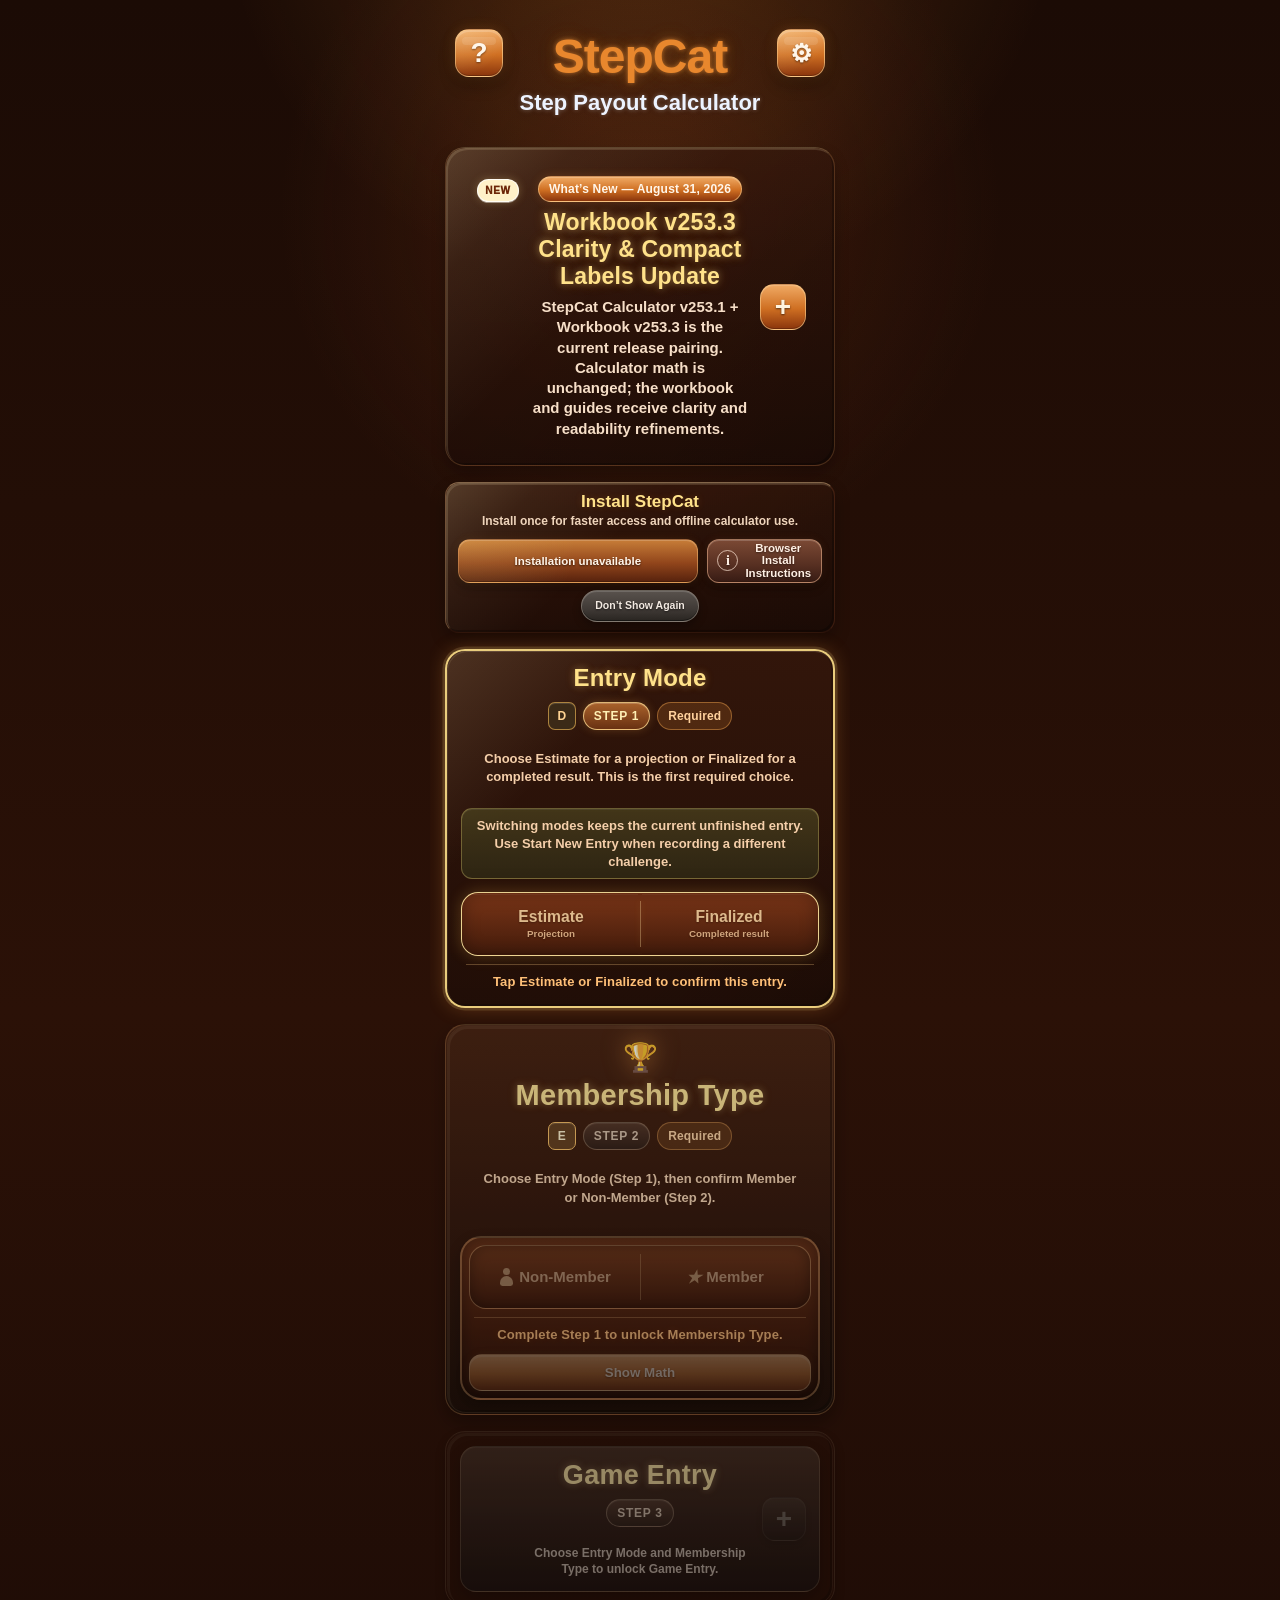
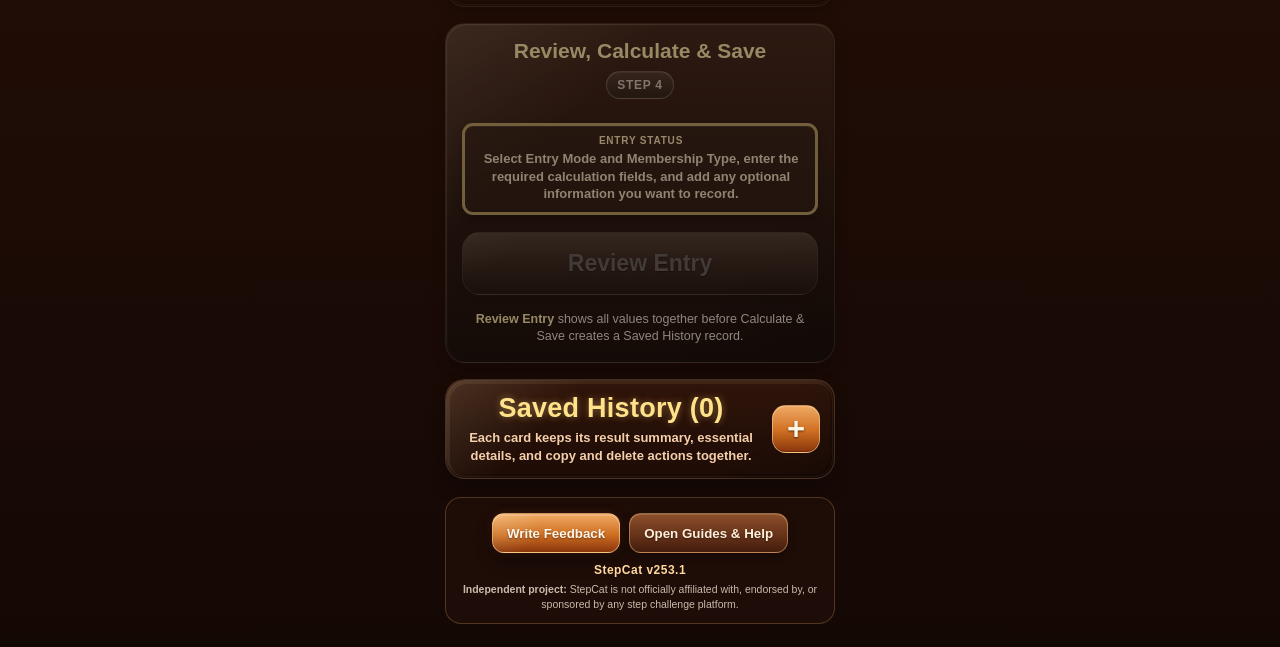
==== commit c237a51d: "Add files via upload Version updates" ====
--- a/index.html
+++ b/index.html
@@ -5778,9 +5778,9 @@
 <h3>Guides &amp; Workbook</h3>
 <button class="drawer-link help-action-link help-resource-card help-guide-link primary-help-resource" id="topQuickStartBtn" type="button"><strong>Quick Start Guide</strong><span>Follow the current StepCat workflow with illustrations.</span></button>
 <button class="drawer-link help-action-link help-resource-card help-doc-link" id="topFullDocumentationBtn" type="button"><strong>Full Documentation</strong><span>Read the complete app and profitability workbook reference.</span></button>
-<div class="spreadsheet-choice-block" id="spreadsheetChoiceBlock"><p class="spreadsheet-choice-label">StepCat Google Sheets workbook</p><button class="drawer-link help-action-link help-resource-card help-sheet-link spreadsheet-primary-action" id="topTemplateDownloadBtn" type="button"><strong>Open Workbook v253.2 in Google Sheets</strong><span>Opens the current public workbook. Use File → Make a copy if you want your own editable copy in Google Drive.</span></button><p class="migration-inline-note">Already have an older StepCat spreadsheet? <button class="migration-inline-link" id="migrationHelpLink" type="button"><span class="migration-link-label">Move your records</span><span class="migration-arrowhead" aria-hidden="true">▶</span></button></p></div>
-<a class="drawer-link help-action-link help-resource-card help-guide-link" href="./StepCat_Quick_Start_Guide_v253.2.pdf" id="topQuickStartPdfLink" rel="noopener" target="_blank"><strong>Quick Start Guide — PDF</strong><span>Open or download the illustrated PDF guide.</span></a>
-<a class="drawer-link help-action-link help-resource-card help-doc-link" download="" href="./StepCat_Quick_Start_Guide_v253.2.docx" id="topQuickStartDocxLink"><strong>Quick Start Guide — Editable DOCX</strong><span>Download an editable copy for personal reference.</span></a>
+<div class="spreadsheet-choice-block" id="spreadsheetChoiceBlock"><p class="spreadsheet-choice-label">StepCat Google Sheets workbook</p><button class="drawer-link help-action-link help-resource-card help-sheet-link spreadsheet-primary-action" id="topTemplateDownloadBtn" type="button"><strong>Open Workbook v253.3 in Google Sheets</strong><span>Opens the current public workbook. Use File → Make a copy if you want your own editable copy in Google Drive.</span></button><p class="migration-inline-note">Already have an older StepCat spreadsheet? <button class="migration-inline-link" id="migrationHelpLink" type="button"><span class="migration-link-label">Move your records</span><span class="migration-arrowhead" aria-hidden="true">▶</span></button></p></div>
+<a class="drawer-link help-action-link help-resource-card help-guide-link" href="./StepCat_Quick_Start_Guide_v253.3.pdf" id="topQuickStartPdfLink" rel="noopener" target="_blank"><strong>Quick Start Guide — PDF</strong><span>Open or download the illustrated PDF guide.</span></a>
+<a class="drawer-link help-action-link help-resource-card help-doc-link" download="" href="./StepCat_Quick_Start_Guide_v253.3.docx" id="topQuickStartDocxLink"><strong>Quick Start Guide — Editable DOCX</strong><span>Download an editable copy for personal reference.</span></a>
 </div>
 <div class="help-resource-group help-topic-links">
 <h3>Help Topics</h3>
@@ -5794,33 +5794,33 @@
 <details class="quick-help-card help-accordion" id="modesMembershipHelp"><summary><span class="help-summary-copy"><strong class="help-summary-title">Modes &amp; Membership</strong><small>Learn when to use Estimate or Finalized and how membership changes the math.</small></span></summary><div class="help-accordion-body"><div class="help-mini-grid"><div class="help-mini-row"><strong>Estimate</strong><br/>Projects a likely payout from Gross Pot and Eligible Players. It does not post cash accounting until finalized.</div><div class="help-mini-row"><strong>Finalized</strong><br/>Records the completed amount actually returned.</div><div class="help-mini-row"><strong>Member</strong><br/>Uses the full Gross Pot.</div><div class="help-mini-row"><strong>Non-Member</strong><br/>Uses 85% of Gross Pot after the 15% deduction.</div></div><div class="help-callout tip"><strong>Guided Entry:</strong> Continue is the forward action, Back returns one subsection, completed earlier sections stay available to reopen, and future sections remain dimmed and locked until reached. Open Color Guide for the complete key.</div><div class="help-callout help-semantic">Confirm Entry Mode and Membership Type before Game Entry unlocks. Their separate Remember settings control whether those selections return after reopening StepCat.</div></div></details>
 <details class="quick-help-card help-accordion" id="colorGuideHelp"><summary><span class="help-summary-copy"><strong class="help-summary-title">Color Guide</strong><small>Understand workflow highlights and Saved History result outlines.</small></span></summary><div class="help-accordion-body"><h4 class="help-subheading">Workflow</h4><div class="color-guide-list"><div><span class="color-swatch workflow-current"></span><strong>Gold — Current:</strong><span>the action or section to complete next.</span></div><div><span class="color-swatch workflow-complete"></span><strong>Green — Complete:</strong><span>the required work is complete.</span></div><div><span class="color-swatch workflow-locked"></span><strong>Brown — Locked or Not Started:</strong><span>the section is unavailable or has no entered content.</span></div><div><span class="color-swatch workflow-error"></span><strong>Red — Correction Needed:</strong><span>a value must be corrected before saving.</span></div></div><h4 class="help-subheading">Saved History Results</h4><div class="color-guide-list"><div><span class="color-swatch result-profit"></span><strong>Green — Profit</strong></div><div><span class="color-swatch result-draw"></span><strong>Amber — Draw</strong></div><div><span class="color-swatch result-loss"></span><strong>Red — Loss or Disqualified</strong></div><div><span class="color-swatch result-estimate"></span><strong>Blue — Estimate</strong></div><div><span class="color-swatch result-free"></span><strong>Teal — Free Game</strong></div></div><p class="help-brief">Every state and result is also written on screen; color is an additional visual cue, not the only identifier.</p></div></details>
 <details class="quick-help-card help-accordion" id="savedHistoryHelp"><summary><span class="help-summary-copy"><strong class="help-summary-title">Saved History</strong><small>Review device-local storage, copying, deleting, restoring, and permanent record IDs.</small></span></summary><div class="help-accordion-body"><p class="help-brief help-semantic"><strong>Device-local:</strong> unfinished fields, settings, and Saved History remain in this browser and device. They do not transfer automatically to another device or browser profile.</p><p class="help-brief help-semantic"><strong>Cross-device records:</strong> records added to your Google Sheet are available from any device signed into the same Google account. StepCat Saved History and unfinished entries remain in the browser and device where they were created.</p><ul><li><strong>SC Record ID:</strong> permanently identifies the record and is not a spreadsheet row number.</li><li><strong>Copy This Sheet Row:</strong> copies one exact A–M workbook row.</li><li><strong>Copy All Sheet Rows:</strong> copies every saved record.</li><li><strong>Delete:</strong> removes one card and briefly offers Undo.</li><li><strong>Clear History:</strong> creates a dated history backup before clearing all cards.</li><li><strong>Restore History:</strong> warns before replacing non-empty current history.</li><li><strong>Restore Cleared Fields:</strong> restores only the most recently cleared entry form.</li></ul></div></details>
-<details class="quick-help-card help-accordion" id="workbookCopyingHelp"><summary><span class="help-summary-copy"><strong class="help-summary-title">Using the Workbook</strong><small>Copy StepCat records, work directly in the Sheet, and use it across devices.</small></span></summary><div class="help-accordion-body"><h4 class="help-subheading">Copying StepCat Records</h4><p class="help-brief">Complete Step 4, save the record, then use <strong>Copy This Sheet Row</strong>. Paste it into the first empty column-A cell in Game Records.</p><h4 class="help-subheading">Using the Workbook Without StepCat</h4><p class="help-brief">The calculator is optional. Enter or paste values in <strong>A–M</strong>; leave <strong>N–Z</strong> untouched so the workbook can calculate its results and reports.</p><h4 class="help-subheading">Spreadsheet Apps &amp; Devices</h4><p class="help-brief">Google Sheets provides the complete StepCat formulas, reports, automatic saving, and access from devices signed into the same Google account. Other spreadsheet apps can hold copied rows for basic recordkeeping, but may not reproduce the StepCat formulas or reports.</p><h4 class="help-subheading">Adding Records on Mobile</h4><p class="help-brief">To add a record between existing records, insert a whole worksheet row above the desired position and enter or paste <strong>A–M</strong>. The red ACTIVE RECORD BOUNDARY moves down temporarily. When finished, delete the same number of unused blank rows immediately above the red boundary to return it to row 505. Never delete the red boundary itself.</p><h4 class="help-subheading">Moving Older Records</h4><p class="help-brief">Workbook v253.2 is the current recommended copy. It keeps the v253.1 reporting and mobile-workflow refinements while finalizing the remaining row-height consistency fixes. If you are updating from an earlier workbook, open the current v253.2 workbook and transfer <strong>A5:M only through the last actual record row</strong> into <strong>A5</strong> (for example, A5:M198 if row 198 is the last record). Unused yellow rows down to the red boundary do not need to be copied. <strong>No Carryover is needed merely to update.</strong></p><ul><li><strong>Computer:</strong> use <strong>Paste special → Values only</strong>.</li><li><strong>Phone or tablet:</strong> select the destination column-A cell, press and hold, and choose Paste.</li><li><strong>Do not copy:</strong> N–Z, headers, entire rows, entire sheets, reports, or charts.</li><li><strong>500-record limit:</strong> rows 5–504 are the normal active record area. If inserted rows move the boundary down, remove equivalent unused blank rows immediately above it. When all 500 record positions are actually filled, start a fresh workbook and use Carryover.</li></ul></div></details>
-<details class="quick-help-card help-accordion" id="rulesTroubleshootingHelp"><summary><span class="help-summary-copy"><strong class="help-summary-title">Rules, Estimates &amp; Troubleshooting</strong><small>Check result rules, estimate guidance, and common fixes.</small></span></summary><div class="help-accordion-body"><h4 class="help-subheading">Result Rules</h4><ul><li><strong>Profit:</strong> Final Earned is above Entry Fee.</li><li><strong>Draw:</strong> a normal completed result at or below Entry Fee; Net Profit is $0.00.</li><li><strong>Paid Disqualification:</strong> Final Earned is $0.00 and the full Entry Fee is lost. When Gross Pot and Eligible Players are available, StepCat also shows an informational estimate of what might have been earned while eligible.</li><li><strong>Disqualified Free Game:</strong> status is recorded with $0.00 monetary loss.</li><li><strong>Free Game:</strong> Entry Fee must be $0. A non-zero fee is blocked. ROI is N/A.</li></ul><details class="help-subdetails"><summary>Estimate Tips</summary><div><ul><li>Add a new challenge after warm-up week ends, when the full starting player count is available to enter as Total Players.</li><li>Update Eligible Players as the challenge progresses.</li><li>Total Players adds context; Eligible Players drives the estimate.</li><li>A below-fee Estimate remains a projection and does not affect cash totals until finalized.</li></ul></div></details><details class="help-subdetails"><summary>Common Fixes</summary><div><ul><li><strong>Locked Game Entry:</strong> choose Entry Mode, then confirm Member or Non-Member.</li><li><strong>Calculation pauses:</strong> tap Calculate &amp; Save to highlight the first missing or invalid requirement.</li><li><strong>End Date:</strong> it must be the same as or later than Start Date.</li><li><strong>Locked Final Earned:</strong> turn off Disqualified to edit it.</li><li><strong>Settings:</strong> changes save automatically. Restore Defaults replaces saved preferences with StepCat’s original settings, including Haptic Feedback set to Low. It does not delete Saved History, current entry information, or spreadsheet records.</li><li><strong>Old cached page:</strong> close older StepCat tabs, then reload the hosted StepCat v253.1 page so the new Workbook v253.2 resources can replace the older cache.</li></ul></div></details></div></details>
+<details class="quick-help-card help-accordion" id="workbookCopyingHelp"><summary><span class="help-summary-copy"><strong class="help-summary-title">Using the Workbook</strong><small>Copy StepCat records, work directly in the Sheet, and use it across devices.</small></span></summary><div class="help-accordion-body"><h4 class="help-subheading">Copying StepCat Records</h4><p class="help-brief">Complete Step 4, save the record, then use <strong>Copy This Sheet Row</strong>. Paste it into the first empty column-A cell in Game Records.</p><h4 class="help-subheading">Using the Workbook Without StepCat</h4><p class="help-brief">The calculator is optional. Enter or paste values in <strong>A–M</strong>; leave <strong>N–Z</strong> untouched so the workbook can calculate its results and reports.</p><h4 class="help-subheading">Spreadsheet Apps &amp; Devices</h4><p class="help-brief">Google Sheets provides the complete StepCat formulas, reports, automatic saving, and access from devices signed into the same Google account. Other spreadsheet apps can hold copied rows for basic recordkeeping, but may not reproduce the StepCat formulas or reports.</p><h4 class="help-subheading">Adding Records on Mobile</h4><p class="help-brief">To add a record between existing records, insert a whole worksheet row above the desired position and enter or paste <strong>A–M</strong>. The red ACTIVE RECORD BOUNDARY moves down temporarily. When finished, delete the same number of unused blank rows immediately above the red boundary to return it to row 505. Never delete the red boundary itself.</p><h4 class="help-subheading">Moving Older Records</h4><p class="help-brief">Workbook v253.3 is the current recommended copy. It keeps the v253.1 reporting and mobile-workflow refinements while finalizing the remaining row-height consistency fixes. If you are updating from an earlier workbook, open the current v253.3 workbook and transfer <strong>A5:M only through the last actual record row</strong> into <strong>A5</strong> (for example, A5:M198 if row 198 is the last record). Unused yellow rows down to the red boundary do not need to be copied. <strong>No Carryover is needed merely to update.</strong></p><ul><li><strong>Computer:</strong> use <strong>Paste special → Values only</strong>.</li><li><strong>Phone or tablet:</strong> select the destination column-A cell, press and hold, and choose Paste.</li><li><strong>Do not copy:</strong> N–Z, headers, entire rows, entire sheets, reports, or charts.</li><li><strong>500-record limit:</strong> rows 5–504 are the normal active record area. If inserted rows move the boundary down, remove equivalent unused blank rows immediately above it. When all 500 record positions are actually filled, start a fresh workbook and use Carryover.</li></ul></div></details>
+<details class="quick-help-card help-accordion" id="rulesTroubleshootingHelp"><summary><span class="help-summary-copy"><strong class="help-summary-title">Rules, Estimates &amp; Troubleshooting</strong><small>Check result rules, estimate guidance, and common fixes.</small></span></summary><div class="help-accordion-body"><h4 class="help-subheading">Result Rules</h4><ul><li><strong>Profit:</strong> Final Earned is above Entry Fee.</li><li><strong>Draw:</strong> a normal completed result at or below Entry Fee; Net Profit is $0.00.</li><li><strong>Paid Disqualification:</strong> Final Earned is $0.00 and the full Entry Fee is lost. When Gross Pot and Eligible Players are available, StepCat also shows an informational estimate of what might have been earned while eligible.</li><li><strong>Disqualified Free Game:</strong> status is recorded with $0.00 monetary loss.</li><li><strong>Free Game:</strong> Entry Fee must be $0. A non-zero fee is blocked. ROI is N/A.</li></ul><details class="help-subdetails"><summary>Estimate Tips</summary><div><ul><li>Add a new challenge after warm-up week ends, when the full starting player count is available to enter as Total Players.</li><li>Update Eligible Players as the challenge progresses.</li><li>Total Players adds context; Eligible Players drives the estimate.</li><li>A below-fee Estimate remains a projection and does not affect cash totals until finalized.</li></ul></div></details><details class="help-subdetails"><summary>Common Fixes</summary><div><ul><li><strong>Locked Game Entry:</strong> choose Entry Mode, then confirm Member or Non-Member.</li><li><strong>Calculation pauses:</strong> tap Calculate &amp; Save to highlight the first missing or invalid requirement.</li><li><strong>End Date:</strong> it must be the same as or later than Start Date.</li><li><strong>Locked Final Earned:</strong> turn off Disqualified to edit it.</li><li><strong>Settings:</strong> changes save automatically. Restore Defaults replaces saved preferences with StepCat’s original settings, including Haptic Feedback set to Low. It does not delete Saved History, current entry information, or spreadsheet records.</li><li><strong>Old cached page:</strong> close older StepCat tabs, then reload the hosted StepCat v253.1 page so the new Workbook v253.3 resources can replace the older cache.</li></ul></div></details></div></details>
 <details class="quick-help-card help-accordion" id="installationShortcutsHelp"><summary><span class="help-summary-copy"><strong class="help-summary-title">Installation Instructions &amp; Shortcuts</strong><small>Install StepCat and understand what remains available offline.</small></span></summary><div class="help-accordion-body"><p><strong>Offline use:</strong> install StepCat while connected. After the initial download, the calculator, Saved History, Settings, Help, and cached guides load from this device. Normal installed use favors the device cache, reducing repeated network use.</p><p><strong>Internet still required:</strong> installation and updates, Google Sheets, file downloads, feedback email, and other external links. When online, the browser may briefly check for a StepCat update.</p><p><strong>Device-local records:</strong> Saved History and unfinished entries remain in this browser and device. Clearing the app or site data can remove them, so add completed records to the Google Sheet for durable cross-device storage.</p><p><strong>Android Chrome:</strong> open the three-dot menu and choose Install app or Add to Home screen.</p><p><strong>iPhone/iPad Safari:</strong> choose Share, then Add to Home Screen.</p><p><strong>Computers:</strong> Chrome or Edge may show Install app. StepCat also works directly in the browser.</p><p class="help-text install-help-note" id="helpInstallStepCatNote"></p></div></details>
 <div class="help-resource-group help-contact-group"><div class="help-contact-heading"><h3>Contact &amp; Feedback</h3><p>Send a question, report a problem, or share a suggestion without leaving the Help drawer.</p></div><button class="btn orange full-btn help-feedback-button help-resource-card feedback-action-button" id="topFeedbackBtn" type="button"><strong>Write Feedback</strong><span>Enter a message; StepCat copies it before opening your email app.</span></button></div>
 </section>
 <div class="container">
 <header class="hero"><div class="top-help-wrap"><button aria-label="Open help" class="settings-fab help-fab" id="topHelpFab" type="button">?</button></div><div class="top-settings-wrap"><button aria-label="Open settings" class="settings-fab" id="settingsFab" type="button">⚙</button></div><h1>StepCat</h1><p>Step Payout Calculator</p></header>
-<section aria-labelledby="whatsNewTitle" class="whats-new-card" data-whats-new-release="v253.2-2026-08-23" id="whatsNewProfitability">
+<section aria-labelledby="whatsNewTitle" class="whats-new-card" data-whats-new-release="v253.3-2026-08-31" id="whatsNewProfitability">
 <div aria-expanded="false" class="whats-new-head" id="whatsNewHead" role="button" tabindex="0">
 <span aria-label="New update available" class="whats-new-unread" id="whatsNewUnread">NEW</span>
 <div class="whats-new-head-text">
-<p class="whats-new-badge">What’s New — August 23, 2026</p>
-<h2 class="whats-new-title" id="whatsNewTitle">Workbook v253.2 Finalization Status Update</h2>
-<p class="whats-new-subtitle"><strong>StepCat Calculator v253.1 + Workbook v253.2 is the current release pairing. The calculator itself remains v253.1; Workbook v253.2 finalizes the current workbook presentation and keeps the existing profitability logic intact.</strong></p>
+<p class="whats-new-badge">What’s New — August 31, 2026</p>
+<h2 class="whats-new-title" id="whatsNewTitle">Workbook v253.3 Clarity &amp; Compact Labels Update</h2>
+<p class="whats-new-subtitle"><strong>StepCat Calculator v253.1 + Workbook v253.3 is the current release pairing. Calculator math is unchanged; the workbook and guides receive clarity and readability refinements.</strong></p>
 </div>
 <button aria-expanded="false" aria-label="Open What’s New details" class="whats-new-toggle" id="whatsNewToggle" type="button">+</button>
 </div>
 <div class="whats-new-body" id="whatsNewBody">
-<p class="whats-new-subtitle">Workbook v253.2 is now the current recommended public workbook. This is a workbook finalization update; <strong>StepCat Calculator remains v253.1.</strong></p>
+<p class="whats-new-subtitle">Workbook v253.3 keeps the v253.2 formulas and reporting structure while making the annual membership record easier to read.</p>
 <ul class="whats-new-list r9-short-list">
-<li><strong>Record Review row consistency:</strong> rows 5–25 now use consistent sizing with the rest of the sheet.</li>
-<li><strong>Best Results row consistency:</strong> rows 11, 12, and 15 now match the established sizing used by the surrounding results rows.</li>
-<li><strong>v253.1 refinements retained:</strong> mobile row insertion, shorter special-record labels, alignment improvements, expanded Best Results reporting, the 500-record boundary workflow, and the August 11 formula safeguards remain included.</li>
-<li><strong>No calculator change:</strong> StepCat Calculator stays at v253.1. Core Game Records N–Z profitability formulas and Summary calculations are not being changed by this workbook finalization.</li>
-<li><strong>Updating an older workbook:</strong> open Workbook v253.2 and transfer <strong>A5:M only through the last actual record row</strong>. Do not copy N–Z or unused yellow rows below the last record. <strong>No Carryover is needed merely to update.</strong></li>
+<li><strong>Shorter membership label:</strong> Payment / Record Type now uses <strong>Membership Fee</strong> instead of the longer Subscription / Membership Fee label, reducing unnecessary row wrapping.</li>
+<li><strong>Formula compatibility preserved:</strong> membership-fee detection now recognizes both the new Membership Fee wording and older Subscription-style entries.</li>
+<li><strong>Clearer guides:</strong> Quick Start information boxes now focus on what the user needs to do rather than interface-design rationale.</li>
+<li><strong>Enlarge illustrations:</strong> tap or click any illustration in the browser Quick Start Guide or Full Documentation to open a larger view.</li>
+<li><strong>Existing reporting retained:</strong> Record Review, Summary, Game Comparisons, Best Results, mobile row insertion, and the 500-record boundary workflow remain intact.</li>
 </ul>
-<button class="drawer-link help-action-link help-sheet-link" id="whatsNewTemplateDownloadBtn" type="button">Open Workbook v253.2 in Google Sheets</button>
+<button class="drawer-link help-action-link help-sheet-link" id="whatsNewTemplateDownloadBtn" type="button">Open Workbook v253.3 in Google Sheets</button>
 <p class="migration-inline-note">Already using an earlier workbook? <button class="migration-inline-link" id="whatsNewMigrationHelpLink" type="button"><span class="migration-link-label">Move A:M records</span><span class="migration-arrowhead" aria-hidden="true">▶</span></button></p>
 </div>
 </section>
@@ -5880,7 +5880,7 @@
 <label class="field-label-row" for="gameName"><span class="column-badge">A</span><span class="field-label-text">Game Name</span><span class="field-requirement optional">Optional</span><span class="field-status"></span><button aria-label="Help for Game Name" class="info-bubble field-info" data-info="Identifies the record in Saved History and the workbook. Enter the game or challenge name shown on the platform." type="button">i</button></label><p class="field-caption">Enter the challenge name shown on the game platform.</p><input enterkeyhint="next" id="gameName" placeholder="Game Name"/>
 <label class="field-label-row" for="startDate"><span class="column-badge">B</span><span class="field-label-text">Game Start Date</span><span class="field-requirement optional">Optional</span><span class="field-status"></span><button aria-label="Help for Game Start Date" class="info-bubble field-info" data-info="Optional challenge start date copied to the workbook." type="button">i</button></label><p class="field-caption">Choose the challenge start date.</p><input id="startDate" type="date"/><p class="date-confirmation" id="startDateConfirm">Selected start date: none</p>
 <label class="field-label-row" for="endDate"><span class="column-badge">C</span><span class="field-label-text">Game End Date</span><span class="field-requirement optional">Optional</span><span class="field-status"></span><button aria-label="Help for Game End Date" class="info-bubble field-info" data-info="Optional ending date. It must be the same as or later than the start date." type="button">i</button></label><p class="field-caption">Choose the challenge ending date.</p><input id="endDate" type="date"/><p class="field-validation" id="endDateValidation" role="alert"></p><p class="date-confirmation" id="endDateConfirm">Selected end date: none</p><p class="date-range-error" id="dateRangeError" role="alert">End date cannot be before start date.</p>
-<label class="field-label-row" for="entryType"><span class="column-badge">F</span><span class="field-label-text">Payment / Record Type</span><span class="field-requirement optional">Optional</span><span class="field-status"></span><button aria-label="Help for Payment or Record Type" class="info-bubble field-info" data-info="Describe the payment or record type, such as Cash, Points, Hybrid, or Free Game / Chips." type="button">i</button></label><p class="field-caption">Examples: Cash, Points, Hybrid, or Free Game / Chips.</p><input enterkeyhint="next" id="entryType" placeholder="Payment / Record Type"/><p class="field-validation" id="entryTypeValidation" role="alert"></p>
+<label class="field-label-row" for="entryType"><span class="column-badge">F</span><span class="field-label-text">Payment / Record Type</span><span class="field-requirement optional">Optional</span><span class="field-status"></span><button aria-label="Help for Payment or Record Type" class="info-bubble field-info" data-info="Describe the payment or record type, such as Cash, Points, Hybrid, Free Game / Chips, or Membership Fee." type="button">i</button></label><p class="field-caption">Examples: Cash, Points, Hybrid, Free Game / Chips, or Membership Fee.</p><input enterkeyhint="next" id="entryType" placeholder="Payment / Record Type"/><p class="field-validation" id="entryTypeValidation" role="alert"></p>
 <div class="notes-field-wrap"><label class="field-label-row" for="notes"><span class="column-badge">M</span><span class="field-label-text">Notes</span><span class="field-requirement optional">Optional</span><span class="field-status"></span><button aria-label="Help for Notes" class="info-bubble field-info" data-info="Optional details copied to workbook column M. Hybrid cash-and-points breakdowns belong here." type="button">i</button></label><p class="field-caption">For Hybrid entries, record the cash-and-points breakdown here.</p><textarea class="notes-input" enterkeyhint="done" id="notes" placeholder="Optional notes, e.g. Original entry: $13.85 cash and 26.15 points"></textarea></div>
 <label class="field-label-row field-label-row-no-requirement" for="dateFormat"><span class="web-only-badge">Web</span><span class="field-label-text">Copied Date Format</span><span class="field-status"></span><button aria-label="About Copied Date Format" class="info-bubble field-info" data-info="Changes how Start Date and End Date appear when copied. This is a StepCat preference, not a workbook column." type="button">i</button></label><p class="field-caption">Choose how dates appear in copied spreadsheet rows.</p><select id="dateFormat"><option value="mdy">MM-DD-YYYY</option><option value="dmy">DD-MM-YYYY</option><option value="ymd">YYYY-MM-DD</option></select>
 <button class="btn orange full-btn segment-continue-btn" data-segment-next="calculation-details" type="button">Continue to Calculation Information</button>
@@ -5961,7 +5961,7 @@
 <h4>Copy one record</h4>
 <ol class="copy-help-steps">
 <li>Tap <strong>Copy This Sheet Row</strong> on the saved card.</li>
-<li>Open <strong>Game Records</strong> in Workbook v253.2.</li>
+<li>Open <strong>Game Records</strong> in Workbook v253.3.</li>
 <li>For a new record at the end, select the first empty cell in <strong>column A</strong>, such as <strong>A5</strong>, and paste.</li>
 <li>For a forgotten game, insert one whole row above the correct Game Records position, then enter or paste A–M. N–Z calculate automatically. The red boundary moves down temporarily; afterward, delete the same number of unused blank rows immediately above it to return the boundary to row 505.</li>
 </ol>
@@ -5985,7 +5985,7 @@
 <p><strong>Below-fee Estimates:</strong> the exact projected amount appears in formula column O; Final Earned remains blank.</p>
 <p><strong>Free Games:</strong> in the workbook choose <strong>Free Game / Chips</strong>. When estimate inputs are unavailable, columns N and O display N/A. ROI remains N/A; recorded chips appear separately and never increase cash-profit totals.</p>
 <p><strong>Disqualified rows:</strong> Final Earned copies as $0.00 and Disqualified / Lost Entry Fee copies as Yes. Paid entries lose the full Entry Fee; Free Games record no monetary loss.</p>
-<p><strong>Annual membership:</strong> in the workbook choose <strong>Subscription / Membership Fee</strong> and enter the annual cost in Entry Fee. Subscription rows are non-game expenses.</p>
+<p><strong>Annual membership:</strong> in the workbook choose <strong>Membership Fee</strong> and enter the annual cost in Entry Fee. Subscription rows are non-game expenses.</p>
 
 </div>
 </details>
@@ -6019,7 +6019,7 @@
 <div class="toast" id="toast"></div>
 <div class="modal-overlay" id="confirmOverlay"><div class="modal-box"><h2 id="confirmTitle">Confirm</h2><p class="small-note" id="confirmMessage"></p><label class="setting-check confirm-remember-wrap" id="confirmRememberWrap" style="display:none;"><input id="confirmRememberCheck" type="checkbox"/><span id="confirmRememberText">Do not ask again</span></label><div class="action-row"><button class="btn orange" id="confirmCancelBtn" type="button">Cancel</button><button class="btn dark" id="confirmOkBtn" type="button">Confirm</button></div></div></div>
 <div class="modal-overlay" id="zeroFeeOverlay"><div class="modal-box"><h2>$0 Entry Fee?</h2><p class="small-note">Entry Fee is set to $0. Continue calculating this result?</p><div class="action-row"><button class="btn orange" id="zeroFeeCancelBtn" type="button">Cancel</button><button class="btn gold" id="zeroFeeContinueBtn" type="button">Continue</button></div></div></div>
-<div aria-hidden="true" class="modal-overlay" id="migrationHelpOverlay"><div aria-labelledby="migrationHelpTitle" aria-modal="true" class="modal-box migration-help-modal" role="dialog"><button aria-label="Close transfer instructions" class="modal-close-btn" id="migrationHelpCloseBtn" type="button">×</button><h2 id="migrationHelpTitle">Move Existing Records to the Current Workbook</h2><p><strong>You do not have to migrate solely because Workbook v253.2 exists.</strong> Earlier corrected workbooks can continue to calculate, but v253.2 is the current finalized public workbook. If you want the final row-height consistency fixes or are replacing an older/problematic copy, first open the current v253.2 workbook. Then copy from <strong>A5 through the last row that actually contains a record</strong>—for example, <strong>A5:M198</strong> if row 198 is your last record—and paste into <strong>A5</strong> of the current copy. You do not need to select unused yellow rows down to the red boundary. If blank rows occur between existing records, include them in the selected range so the record order is preserved.</p><div class="migration-device-lines"><p><strong>Computer:</strong> use <em>Paste special → Values only</em>.</p><p><strong>Phone or tablet:</strong> regular Paste is acceptable when only A–M are selected.</p></div><p><strong>No Carryover is needed merely to update.</strong> Carryover is for starting a fresh workbook after all 500 active record positions are actually filled.</p><p>The current workbook supplies its own protected N–Z formulas, so calculated columns rebuild automatically from the transferred A–M values.</p><p class="migration-warning help-semantic warning"><strong>Do not copy</strong> N–Z, headers, entire rows, entire sheets, reports, or charts.</p><button class="btn dark migration-details-btn" id="migrationHelpDetailsBtn" type="button">Open Detailed Instructions</button></div></div>
+<div aria-hidden="true" class="modal-overlay" id="migrationHelpOverlay"><div aria-labelledby="migrationHelpTitle" aria-modal="true" class="modal-box migration-help-modal" role="dialog"><button aria-label="Close transfer instructions" class="modal-close-btn" id="migrationHelpCloseBtn" type="button">×</button><h2 id="migrationHelpTitle">Move Existing Records to the Current Workbook</h2><p><strong>You do not have to migrate solely because Workbook v253.3 exists.</strong> Earlier corrected workbooks can continue to calculate, but v253.3 is the current recommended public workbook. If you want the final row-height consistency fixes or are replacing an older/problematic copy, first open the current v253.3 workbook. Then copy from <strong>A5 through the last row that actually contains a record</strong>—for example, <strong>A5:M198</strong> if row 198 is your last record—and paste into <strong>A5</strong> of the current copy. You do not need to select unused yellow rows down to the red boundary. If blank rows occur between existing records, include them in the selected range so the record order is preserved.</p><div class="migration-device-lines"><p><strong>Computer:</strong> use <em>Paste special → Values only</em>.</p><p><strong>Phone or tablet:</strong> regular Paste is acceptable when only A–M are selected.</p></div><p><strong>No Carryover is needed merely to update.</strong> Carryover is for starting a fresh workbook after all 500 active record positions are actually filled.</p><p>The current workbook supplies its own protected N–Z formulas, so calculated columns rebuild automatically from the transferred A–M values.</p><p class="migration-warning help-semantic warning"><strong>Do not copy</strong> N–Z, headers, entire rows, entire sheets, reports, or charts.</p><button class="btn dark migration-details-btn" id="migrationHelpDetailsBtn" type="button">Open Detailed Instructions</button></div></div>
 <div class="modal-overlay" id="feedbackOverlay"><div class="modal-box"><button aria-label="Close" class="modal-close-btn" data-close-overlay="feedbackOverlay" type="button">×</button><h2>StepCat Feedback</h2><p class="small-note">Share a question, issue, or suggestion. Your email app will open with this message prepared.</p><label class="modal-field-label" for="feedbackText">Feedback message</label><textarea aria-label="Feedback message" id="feedbackText" placeholder="Type your feedback here..."></textarea><div class="action-row"><button class="btn dark" id="feedbackCancelBtn" type="button">Cancel</button><button class="btn gold" id="feedbackSendBtn" type="button">Send Feedback</button></div></div></div>
 <div aria-hidden="true" class="resource-reader-overlay" id="resourceReaderOverlay"><div class="resource-reader-shell"><button aria-label="Close guide or documentation" class="resource-reader-close" id="resourceReaderCloseBtn" type="button">×</button><iframe class="resource-reader-frame" id="resourceReaderFrame" title="StepCat guide or documentation"></iframe></div></div>
 <script id="stepcat-v252-preflight">
@@ -6688,7 +6688,7 @@
   const panel=$("disqualifiedControlPanel");if(panel){panel.classList.toggle("disqualified-selected",locked);panel.classList.toggle("free-game-context",freeGameContext);panel.classList.toggle("disqualified-unavailable",!active);panel.classList.toggle("disqualified-available-off",active&&!locked);panel.setAttribute("aria-disabled",active?"false":"true");}
   if(els.disqualifiedStateBadge){
     els.disqualifiedStateBadge.className="disqualified-state-badge "+(!active?"state-unavailable":(locked?"state-on":"state-off"));
-    els.disqualifiedStateBadge.textContent=!active?(activeMode?"Confirm Membership":"Finalized Mode Only"):(locked?"Disqualified":"Available - Off");
+    els.disqualifiedStateBadge.textContent=!active?(activeMode?"Confirm Membership":"Finalized Mode Only"):(locked?"Disqualified: Yes":"Disqualified: No");
   }
   const help=$("disqualifiedHelp");
   if(help){
@@ -8163,7 +8163,7 @@
     var btn=document.getElementById("whatsNewToggle");
     var unread=document.getElementById("whatsNewUnread");
     if(!card || !head || !btn) return;
-    var releaseId=card.getAttribute("data-whats-new-release") || "v253.2-2026-08-23";
+    var releaseId=card.getAttribute("data-whats-new-release") || "v253.3-2026-08-31";
     function hasSeenRelease(){
       try{return localStorage.getItem(SEEN_KEY)===releaseId;}catch(err){return false;}
     }
@@ -8249,7 +8249,7 @@
       }catch(error){}
     },false);
   }
-  function downloadTemplate(){window.open(TEMPLATE_COPY_URL,"_blank","noopener");try{if(typeof window.showToast==="function")window.showToast("Opening Workbook v253.2 in Google Sheets.");}catch(error){}return true;}
+  function downloadTemplate(){window.open(TEMPLATE_COPY_URL,"_blank","noopener");try{if(typeof window.showToast==="function")window.showToast("Opening Workbook v253.3 in Google Sheets.");}catch(error){}return true;}
   let migrationHistoryPushed=false;
   function hideMigrationHelp(){
     const overlay=$("migrationHelpOverlay");if(!overlay)return;
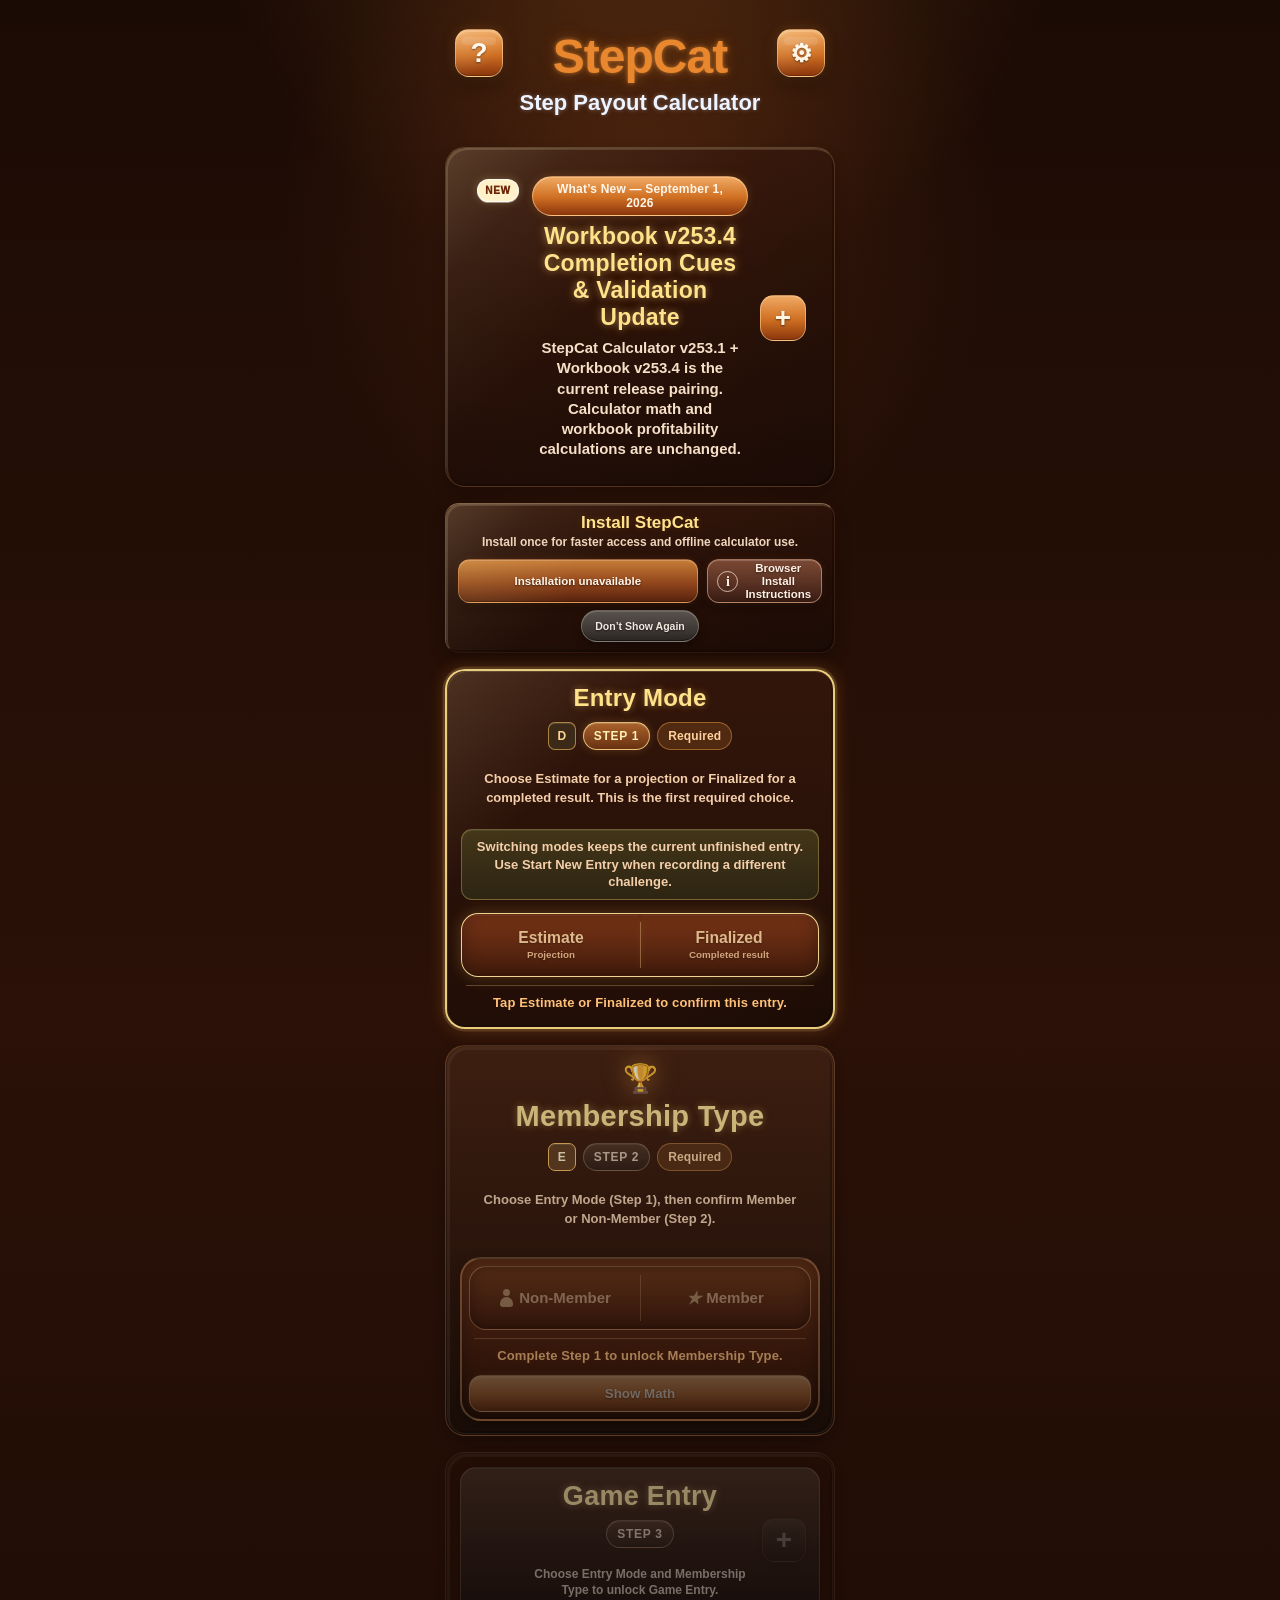
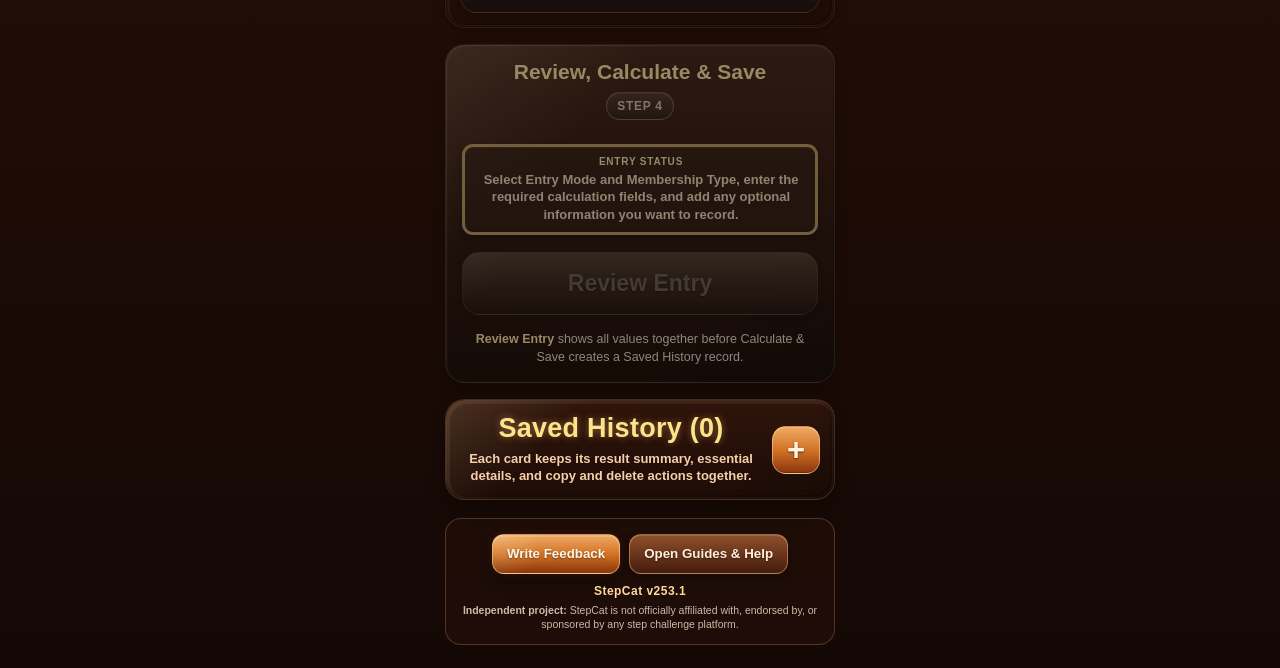
==== commit c0fa344b: "Add files via upload" ====
--- a/index.html
+++ b/index.html
@@ -5778,9 +5778,9 @@
 <h3>Guides &amp; Workbook</h3>
 <button class="drawer-link help-action-link help-resource-card help-guide-link primary-help-resource" id="topQuickStartBtn" type="button"><strong>Quick Start Guide</strong><span>Follow the current StepCat workflow with illustrations.</span></button>
 <button class="drawer-link help-action-link help-resource-card help-doc-link" id="topFullDocumentationBtn" type="button"><strong>Full Documentation</strong><span>Read the complete app and profitability workbook reference.</span></button>
-<div class="spreadsheet-choice-block" id="spreadsheetChoiceBlock"><p class="spreadsheet-choice-label">StepCat Google Sheets workbook</p><button class="drawer-link help-action-link help-resource-card help-sheet-link spreadsheet-primary-action" id="topTemplateDownloadBtn" type="button"><strong>Open Workbook v253.3 in Google Sheets</strong><span>Opens the current public workbook. Use File → Make a copy if you want your own editable copy in Google Drive.</span></button><p class="migration-inline-note">Already have an older StepCat spreadsheet? <button class="migration-inline-link" id="migrationHelpLink" type="button"><span class="migration-link-label">Move your records</span><span class="migration-arrowhead" aria-hidden="true">▶</span></button></p></div>
-<a class="drawer-link help-action-link help-resource-card help-guide-link" href="./StepCat_Quick_Start_Guide_v253.3.pdf" id="topQuickStartPdfLink" rel="noopener" target="_blank"><strong>Quick Start Guide — PDF</strong><span>Open or download the illustrated PDF guide.</span></a>
-<a class="drawer-link help-action-link help-resource-card help-doc-link" download="" href="./StepCat_Quick_Start_Guide_v253.3.docx" id="topQuickStartDocxLink"><strong>Quick Start Guide — Editable DOCX</strong><span>Download an editable copy for personal reference.</span></a>
+<div class="spreadsheet-choice-block" id="spreadsheetChoiceBlock"><p class="spreadsheet-choice-label">StepCat Google Sheets workbook</p><button class="drawer-link help-action-link help-resource-card help-sheet-link spreadsheet-primary-action" id="topTemplateDownloadBtn" type="button"><strong>Open Workbook v253.4 in Google Sheets</strong><span>Opens the current public workbook. Use File → Make a copy if you want your own editable copy in Google Drive.</span></button><p class="migration-inline-note">Already have an older StepCat spreadsheet? <button class="migration-inline-link" id="migrationHelpLink" type="button"><span class="migration-link-label">Move your records</span><span class="migration-arrowhead" aria-hidden="true">▶</span></button></p></div>
+<a class="drawer-link help-action-link help-resource-card help-guide-link" href="./StepCat_Quick_Start_Guide_v253.4.pdf" id="topQuickStartPdfLink" rel="noopener" target="_blank"><strong>Quick Start Guide — PDF</strong><span>Open or download the illustrated PDF guide.</span></a>
+<a class="drawer-link help-action-link help-resource-card help-doc-link" download="" href="./StepCat_Quick_Start_Guide_v253.4.docx" id="topQuickStartDocxLink"><strong>Quick Start Guide — Editable DOCX</strong><span>Download an editable copy for personal reference.</span></a>
 </div>
 <div class="help-resource-group help-topic-links">
 <h3>Help Topics</h3>
@@ -5794,33 +5794,33 @@
 <details class="quick-help-card help-accordion" id="modesMembershipHelp"><summary><span class="help-summary-copy"><strong class="help-summary-title">Modes &amp; Membership</strong><small>Learn when to use Estimate or Finalized and how membership changes the math.</small></span></summary><div class="help-accordion-body"><div class="help-mini-grid"><div class="help-mini-row"><strong>Estimate</strong><br/>Projects a likely payout from Gross Pot and Eligible Players. It does not post cash accounting until finalized.</div><div class="help-mini-row"><strong>Finalized</strong><br/>Records the completed amount actually returned.</div><div class="help-mini-row"><strong>Member</strong><br/>Uses the full Gross Pot.</div><div class="help-mini-row"><strong>Non-Member</strong><br/>Uses 85% of Gross Pot after the 15% deduction.</div></div><div class="help-callout tip"><strong>Guided Entry:</strong> Continue is the forward action, Back returns one subsection, completed earlier sections stay available to reopen, and future sections remain dimmed and locked until reached. Open Color Guide for the complete key.</div><div class="help-callout help-semantic">Confirm Entry Mode and Membership Type before Game Entry unlocks. Their separate Remember settings control whether those selections return after reopening StepCat.</div></div></details>
 <details class="quick-help-card help-accordion" id="colorGuideHelp"><summary><span class="help-summary-copy"><strong class="help-summary-title">Color Guide</strong><small>Understand workflow highlights and Saved History result outlines.</small></span></summary><div class="help-accordion-body"><h4 class="help-subheading">Workflow</h4><div class="color-guide-list"><div><span class="color-swatch workflow-current"></span><strong>Gold — Current:</strong><span>the action or section to complete next.</span></div><div><span class="color-swatch workflow-complete"></span><strong>Green — Complete:</strong><span>the required work is complete.</span></div><div><span class="color-swatch workflow-locked"></span><strong>Brown — Locked or Not Started:</strong><span>the section is unavailable or has no entered content.</span></div><div><span class="color-swatch workflow-error"></span><strong>Red — Correction Needed:</strong><span>a value must be corrected before saving.</span></div></div><h4 class="help-subheading">Saved History Results</h4><div class="color-guide-list"><div><span class="color-swatch result-profit"></span><strong>Green — Profit</strong></div><div><span class="color-swatch result-draw"></span><strong>Amber — Draw</strong></div><div><span class="color-swatch result-loss"></span><strong>Red — Loss or Disqualified</strong></div><div><span class="color-swatch result-estimate"></span><strong>Blue — Estimate</strong></div><div><span class="color-swatch result-free"></span><strong>Teal — Free Game</strong></div></div><p class="help-brief">Every state and result is also written on screen; color is an additional visual cue, not the only identifier.</p></div></details>
 <details class="quick-help-card help-accordion" id="savedHistoryHelp"><summary><span class="help-summary-copy"><strong class="help-summary-title">Saved History</strong><small>Review device-local storage, copying, deleting, restoring, and permanent record IDs.</small></span></summary><div class="help-accordion-body"><p class="help-brief help-semantic"><strong>Device-local:</strong> unfinished fields, settings, and Saved History remain in this browser and device. They do not transfer automatically to another device or browser profile.</p><p class="help-brief help-semantic"><strong>Cross-device records:</strong> records added to your Google Sheet are available from any device signed into the same Google account. StepCat Saved History and unfinished entries remain in the browser and device where they were created.</p><ul><li><strong>SC Record ID:</strong> permanently identifies the record and is not a spreadsheet row number.</li><li><strong>Copy This Sheet Row:</strong> copies one exact A–M workbook row.</li><li><strong>Copy All Sheet Rows:</strong> copies every saved record.</li><li><strong>Delete:</strong> removes one card and briefly offers Undo.</li><li><strong>Clear History:</strong> creates a dated history backup before clearing all cards.</li><li><strong>Restore History:</strong> warns before replacing non-empty current history.</li><li><strong>Restore Cleared Fields:</strong> restores only the most recently cleared entry form.</li></ul></div></details>
-<details class="quick-help-card help-accordion" id="workbookCopyingHelp"><summary><span class="help-summary-copy"><strong class="help-summary-title">Using the Workbook</strong><small>Copy StepCat records, work directly in the Sheet, and use it across devices.</small></span></summary><div class="help-accordion-body"><h4 class="help-subheading">Copying StepCat Records</h4><p class="help-brief">Complete Step 4, save the record, then use <strong>Copy This Sheet Row</strong>. Paste it into the first empty column-A cell in Game Records.</p><h4 class="help-subheading">Using the Workbook Without StepCat</h4><p class="help-brief">The calculator is optional. Enter or paste values in <strong>A–M</strong>; leave <strong>N–Z</strong> untouched so the workbook can calculate its results and reports.</p><h4 class="help-subheading">Spreadsheet Apps &amp; Devices</h4><p class="help-brief">Google Sheets provides the complete StepCat formulas, reports, automatic saving, and access from devices signed into the same Google account. Other spreadsheet apps can hold copied rows for basic recordkeeping, but may not reproduce the StepCat formulas or reports.</p><h4 class="help-subheading">Adding Records on Mobile</h4><p class="help-brief">To add a record between existing records, insert a whole worksheet row above the desired position and enter or paste <strong>A–M</strong>. The red ACTIVE RECORD BOUNDARY moves down temporarily. When finished, delete the same number of unused blank rows immediately above the red boundary to return it to row 505. Never delete the red boundary itself.</p><h4 class="help-subheading">Moving Older Records</h4><p class="help-brief">Workbook v253.3 is the current recommended copy. It keeps the v253.1 reporting and mobile-workflow refinements while finalizing the remaining row-height consistency fixes. If you are updating from an earlier workbook, open the current v253.3 workbook and transfer <strong>A5:M only through the last actual record row</strong> into <strong>A5</strong> (for example, A5:M198 if row 198 is the last record). Unused yellow rows down to the red boundary do not need to be copied. <strong>No Carryover is needed merely to update.</strong></p><ul><li><strong>Computer:</strong> use <strong>Paste special → Values only</strong>.</li><li><strong>Phone or tablet:</strong> select the destination column-A cell, press and hold, and choose Paste.</li><li><strong>Do not copy:</strong> N–Z, headers, entire rows, entire sheets, reports, or charts.</li><li><strong>500-record limit:</strong> rows 5–504 are the normal active record area. If inserted rows move the boundary down, remove equivalent unused blank rows immediately above it. When all 500 record positions are actually filled, start a fresh workbook and use Carryover.</li></ul></div></details>
-<details class="quick-help-card help-accordion" id="rulesTroubleshootingHelp"><summary><span class="help-summary-copy"><strong class="help-summary-title">Rules, Estimates &amp; Troubleshooting</strong><small>Check result rules, estimate guidance, and common fixes.</small></span></summary><div class="help-accordion-body"><h4 class="help-subheading">Result Rules</h4><ul><li><strong>Profit:</strong> Final Earned is above Entry Fee.</li><li><strong>Draw:</strong> a normal completed result at or below Entry Fee; Net Profit is $0.00.</li><li><strong>Paid Disqualification:</strong> Final Earned is $0.00 and the full Entry Fee is lost. When Gross Pot and Eligible Players are available, StepCat also shows an informational estimate of what might have been earned while eligible.</li><li><strong>Disqualified Free Game:</strong> status is recorded with $0.00 monetary loss.</li><li><strong>Free Game:</strong> Entry Fee must be $0. A non-zero fee is blocked. ROI is N/A.</li></ul><details class="help-subdetails"><summary>Estimate Tips</summary><div><ul><li>Add a new challenge after warm-up week ends, when the full starting player count is available to enter as Total Players.</li><li>Update Eligible Players as the challenge progresses.</li><li>Total Players adds context; Eligible Players drives the estimate.</li><li>A below-fee Estimate remains a projection and does not affect cash totals until finalized.</li></ul></div></details><details class="help-subdetails"><summary>Common Fixes</summary><div><ul><li><strong>Locked Game Entry:</strong> choose Entry Mode, then confirm Member or Non-Member.</li><li><strong>Calculation pauses:</strong> tap Calculate &amp; Save to highlight the first missing or invalid requirement.</li><li><strong>End Date:</strong> it must be the same as or later than Start Date.</li><li><strong>Locked Final Earned:</strong> turn off Disqualified to edit it.</li><li><strong>Settings:</strong> changes save automatically. Restore Defaults replaces saved preferences with StepCat’s original settings, including Haptic Feedback set to Low. It does not delete Saved History, current entry information, or spreadsheet records.</li><li><strong>Old cached page:</strong> close older StepCat tabs, then reload the hosted StepCat v253.1 page so the new Workbook v253.3 resources can replace the older cache.</li></ul></div></details></div></details>
+<details class="quick-help-card help-accordion" id="workbookCopyingHelp"><summary><span class="help-summary-copy"><strong class="help-summary-title">Using the Workbook</strong><small>Copy StepCat records, work directly in the Sheet, and use it across devices.</small></span></summary><div class="help-accordion-body"><h4 class="help-subheading">Copying StepCat Records</h4><p class="help-brief">Complete Step 4, save the record, then use <strong>Copy This Sheet Row</strong>. Paste it into the first empty column-A cell in Game Records.</p><h4 class="help-subheading">Using the Workbook Without StepCat</h4><p class="help-brief">The calculator is optional. Enter or paste values in <strong>A–M</strong>; leave <strong>N–Z</strong> untouched so the workbook can calculate its results and reports.</p><h4 class="help-subheading">Spreadsheet Apps &amp; Devices</h4><p class="help-brief">Google Sheets provides the complete StepCat formulas, reports, automatic saving, and access from devices signed into the same Google account. Other spreadsheet apps can hold copied rows for basic recordkeeping, but may not reproduce the StepCat formulas or reports.</p><h4 class="help-subheading">Adding Records on Mobile</h4><p class="help-brief">To add a record between existing records, insert a whole worksheet row above the desired position and enter or paste <strong>A–M</strong>. The red ACTIVE RECORD BOUNDARY moves down temporarily. When finished, delete the same number of unused blank rows immediately above the red boundary to return it to row 505. Never delete the red boundary itself.</p><h4 class="help-subheading">Moving Older Records</h4><p class="help-brief">Workbook v253.4 is the current recommended copy. It keeps the established profitability calculations and reports while adding consistent Payment / Record Type validation, soft-coral completion cues for applicable missing A:L inputs, and matching Record Review guidance. If you are updating from an earlier workbook, open the current v253.4 workbook and transfer <strong>A5:M only through the last actual record row</strong> into <strong>A5</strong> (for example, A5:M198 if row 198 is the last record). Unused yellow rows down to the red boundary do not need to be copied. <strong>No Carryover is needed merely to update.</strong></p><ul><li><strong>Computer:</strong> use <strong>Paste special → Values only</strong>.</li><li><strong>Phone or tablet:</strong> select the destination column-A cell, press and hold, and choose Paste.</li><li><strong>Do not copy:</strong> N–Z, headers, entire rows, entire sheets, reports, or charts.</li><li><strong>500-record limit:</strong> rows 5–504 are the normal active record area. If inserted rows move the boundary down, remove equivalent unused blank rows immediately above it. When all 500 record positions are actually filled, start a fresh workbook and use Carryover.</li></ul></div></details>
+<details class="quick-help-card help-accordion" id="rulesTroubleshootingHelp"><summary><span class="help-summary-copy"><strong class="help-summary-title">Rules, Estimates &amp; Troubleshooting</strong><small>Check result rules, estimate guidance, and common fixes.</small></span></summary><div class="help-accordion-body"><h4 class="help-subheading">Result Rules</h4><ul><li><strong>Profit:</strong> Final Earned is above Entry Fee.</li><li><strong>Draw:</strong> a normal completed result at or below Entry Fee; Net Profit is $0.00.</li><li><strong>Paid Disqualification:</strong> Final Earned is $0.00 and the full Entry Fee is lost. When Gross Pot and Eligible Players are available, StepCat also shows an informational estimate of what might have been earned while eligible.</li><li><strong>Disqualified Free Game:</strong> status is recorded with $0.00 monetary loss.</li><li><strong>Free Game:</strong> Entry Fee must be $0. A non-zero fee is blocked. ROI is N/A.</li></ul><details class="help-subdetails"><summary>Estimate Tips</summary><div><ul><li>Add a new challenge after warm-up week ends, when the full starting player count is available to enter as Total Players.</li><li>Update Eligible Players as the challenge progresses.</li><li>Total Players adds context; Eligible Players drives the estimate.</li><li>A below-fee Estimate remains a projection and does not affect cash totals until finalized.</li></ul></div></details><details class="help-subdetails"><summary>Common Fixes</summary><div><ul><li><strong>Locked Game Entry:</strong> choose Entry Mode, then confirm Member or Non-Member.</li><li><strong>Calculation pauses:</strong> tap Calculate &amp; Save to highlight the first missing or invalid requirement.</li><li><strong>End Date:</strong> it must be the same as or later than Start Date.</li><li><strong>Locked Final Earned:</strong> turn off Disqualified to edit it.</li><li><strong>Settings:</strong> changes save automatically. Restore Defaults replaces saved preferences with StepCat’s original settings, including Haptic Feedback set to Low. It does not delete Saved History, current entry information, or spreadsheet records.</li><li><strong>Old cached page:</strong> close older StepCat tabs, then reload the hosted StepCat v253.1 page so the new Workbook v253.4 resources can replace the older cache.</li></ul></div></details></div></details>
 <details class="quick-help-card help-accordion" id="installationShortcutsHelp"><summary><span class="help-summary-copy"><strong class="help-summary-title">Installation Instructions &amp; Shortcuts</strong><small>Install StepCat and understand what remains available offline.</small></span></summary><div class="help-accordion-body"><p><strong>Offline use:</strong> install StepCat while connected. After the initial download, the calculator, Saved History, Settings, Help, and cached guides load from this device. Normal installed use favors the device cache, reducing repeated network use.</p><p><strong>Internet still required:</strong> installation and updates, Google Sheets, file downloads, feedback email, and other external links. When online, the browser may briefly check for a StepCat update.</p><p><strong>Device-local records:</strong> Saved History and unfinished entries remain in this browser and device. Clearing the app or site data can remove them, so add completed records to the Google Sheet for durable cross-device storage.</p><p><strong>Android Chrome:</strong> open the three-dot menu and choose Install app or Add to Home screen.</p><p><strong>iPhone/iPad Safari:</strong> choose Share, then Add to Home Screen.</p><p><strong>Computers:</strong> Chrome or Edge may show Install app. StepCat also works directly in the browser.</p><p class="help-text install-help-note" id="helpInstallStepCatNote"></p></div></details>
 <div class="help-resource-group help-contact-group"><div class="help-contact-heading"><h3>Contact &amp; Feedback</h3><p>Send a question, report a problem, or share a suggestion without leaving the Help drawer.</p></div><button class="btn orange full-btn help-feedback-button help-resource-card feedback-action-button" id="topFeedbackBtn" type="button"><strong>Write Feedback</strong><span>Enter a message; StepCat copies it before opening your email app.</span></button></div>
 </section>
 <div class="container">
 <header class="hero"><div class="top-help-wrap"><button aria-label="Open help" class="settings-fab help-fab" id="topHelpFab" type="button">?</button></div><div class="top-settings-wrap"><button aria-label="Open settings" class="settings-fab" id="settingsFab" type="button">⚙</button></div><h1>StepCat</h1><p>Step Payout Calculator</p></header>
-<section aria-labelledby="whatsNewTitle" class="whats-new-card" data-whats-new-release="v253.3-2026-08-31" id="whatsNewProfitability">
+<section aria-labelledby="whatsNewTitle" class="whats-new-card" data-whats-new-release="v253.4-2026-09-01" id="whatsNewProfitability">
 <div aria-expanded="false" class="whats-new-head" id="whatsNewHead" role="button" tabindex="0">
 <span aria-label="New update available" class="whats-new-unread" id="whatsNewUnread">NEW</span>
 <div class="whats-new-head-text">
-<p class="whats-new-badge">What’s New — August 31, 2026</p>
-<h2 class="whats-new-title" id="whatsNewTitle">Workbook v253.3 Clarity &amp; Compact Labels Update</h2>
-<p class="whats-new-subtitle"><strong>StepCat Calculator v253.1 + Workbook v253.3 is the current release pairing. Calculator math is unchanged; the workbook and guides receive clarity and readability refinements.</strong></p>
+<p class="whats-new-badge">What’s New — September 1, 2026</p>
+<h2 class="whats-new-title" id="whatsNewTitle">Workbook v253.4 Completion Cues &amp; Validation Update</h2>
+<p class="whats-new-subtitle"><strong>StepCat Calculator v253.1 + Workbook v253.4 is the current release pairing. Calculator math and workbook profitability calculations are unchanged.</strong></p>
 </div>
 <button aria-expanded="false" aria-label="Open What’s New details" class="whats-new-toggle" id="whatsNewToggle" type="button">+</button>
 </div>
 <div class="whats-new-body" id="whatsNewBody">
-<p class="whats-new-subtitle">Workbook v253.3 keeps the v253.2 formulas and reporting structure while making the annual membership record easier to read.</p>
+<p class="whats-new-subtitle">Workbook v253.4 makes incomplete records easier to spot and brings workbook review guidance into line with the same field requirements.</p>
 <ul class="whats-new-list r9-short-list">
-<li><strong>Shorter membership label:</strong> Payment / Record Type now uses <strong>Membership Fee</strong> instead of the longer Subscription / Membership Fee label, reducing unnecessary row wrapping.</li>
-<li><strong>Formula compatibility preserved:</strong> membership-fee detection now recognizes both the new Membership Fee wording and older Subscription-style entries.</li>
-<li><strong>Clearer guides:</strong> Quick Start information boxes now focus on what the user needs to do rather than interface-design rationale.</li>
-<li><strong>Enlarge illustrations:</strong> tap or click any illustration in the browser Quick Start Guide or Full Documentation to open a larger view.</li>
-<li><strong>Existing reporting retained:</strong> Record Review, Summary, Game Comparisons, Best Results, mobile row insertion, and the 500-record boundary workflow remain intact.</li>
+<li><strong>Completion cues:</strong> after a record is started, applicable missing required inputs in <strong>A–L</strong> turn soft coral; untouched rows stay pale yellow / cream and <strong>Notes (M)</strong> remains optional.</li>
+<li><strong>Record Review matches the input sheet:</strong> review messages now report the same applicable missing fields, including Game Name and finalized Free Game disqualification status.</li>
+<li><strong>Validation normalized:</strong> Payment / Record Type validation is consistent throughout the active record area while preserving Membership Fee and Free Game / Chips exceptions.</li>
+<li><strong>Backward compatibility retained:</strong> older Subscription-style membership entries remain recognized by workbook formulas and checks.</li>
+<li><strong>Core reporting unchanged:</strong> profitability calculations, Summary, Game Comparisons, Best Results, mobile row insertion, and the 500-record boundary workflow remain intact.</li>
 </ul>
-<button class="drawer-link help-action-link help-sheet-link" id="whatsNewTemplateDownloadBtn" type="button">Open Workbook v253.3 in Google Sheets</button>
+<button class="drawer-link help-action-link help-sheet-link" id="whatsNewTemplateDownloadBtn" type="button">Open Workbook v253.4 in Google Sheets</button>
 <p class="migration-inline-note">Already using an earlier workbook? <button class="migration-inline-link" id="whatsNewMigrationHelpLink" type="button"><span class="migration-link-label">Move A:M records</span><span class="migration-arrowhead" aria-hidden="true">▶</span></button></p>
 </div>
 </section>
@@ -5961,7 +5961,7 @@
 <h4>Copy one record</h4>
 <ol class="copy-help-steps">
 <li>Tap <strong>Copy This Sheet Row</strong> on the saved card.</li>
-<li>Open <strong>Game Records</strong> in Workbook v253.3.</li>
+<li>Open <strong>Game Records</strong> in Workbook v253.4.</li>
 <li>For a new record at the end, select the first empty cell in <strong>column A</strong>, such as <strong>A5</strong>, and paste.</li>
 <li>For a forgotten game, insert one whole row above the correct Game Records position, then enter or paste A–M. N–Z calculate automatically. The red boundary moves down temporarily; afterward, delete the same number of unused blank rows immediately above it to return the boundary to row 505.</li>
 </ol>
@@ -5985,7 +5985,7 @@
 <p><strong>Below-fee Estimates:</strong> the exact projected amount appears in formula column O; Final Earned remains blank.</p>
 <p><strong>Free Games:</strong> in the workbook choose <strong>Free Game / Chips</strong>. When estimate inputs are unavailable, columns N and O display N/A. ROI remains N/A; recorded chips appear separately and never increase cash-profit totals.</p>
 <p><strong>Disqualified rows:</strong> Final Earned copies as $0.00 and Disqualified / Lost Entry Fee copies as Yes. Paid entries lose the full Entry Fee; Free Games record no monetary loss.</p>
-<p><strong>Annual membership:</strong> in the workbook choose <strong>Membership Fee</strong> and enter the annual cost in Entry Fee. Subscription rows are non-game expenses.</p>
+<p><strong>Annual membership:</strong> in the workbook choose <strong>Membership Fee</strong> and enter the annual cost in Entry Fee. Membership Fee rows are non-game expenses.</p>
 
 </div>
 </details>
@@ -6019,7 +6019,7 @@
 <div class="toast" id="toast"></div>
 <div class="modal-overlay" id="confirmOverlay"><div class="modal-box"><h2 id="confirmTitle">Confirm</h2><p class="small-note" id="confirmMessage"></p><label class="setting-check confirm-remember-wrap" id="confirmRememberWrap" style="display:none;"><input id="confirmRememberCheck" type="checkbox"/><span id="confirmRememberText">Do not ask again</span></label><div class="action-row"><button class="btn orange" id="confirmCancelBtn" type="button">Cancel</button><button class="btn dark" id="confirmOkBtn" type="button">Confirm</button></div></div></div>
 <div class="modal-overlay" id="zeroFeeOverlay"><div class="modal-box"><h2>$0 Entry Fee?</h2><p class="small-note">Entry Fee is set to $0. Continue calculating this result?</p><div class="action-row"><button class="btn orange" id="zeroFeeCancelBtn" type="button">Cancel</button><button class="btn gold" id="zeroFeeContinueBtn" type="button">Continue</button></div></div></div>
-<div aria-hidden="true" class="modal-overlay" id="migrationHelpOverlay"><div aria-labelledby="migrationHelpTitle" aria-modal="true" class="modal-box migration-help-modal" role="dialog"><button aria-label="Close transfer instructions" class="modal-close-btn" id="migrationHelpCloseBtn" type="button">×</button><h2 id="migrationHelpTitle">Move Existing Records to the Current Workbook</h2><p><strong>You do not have to migrate solely because Workbook v253.3 exists.</strong> Earlier corrected workbooks can continue to calculate, but v253.3 is the current recommended public workbook. If you want the final row-height consistency fixes or are replacing an older/problematic copy, first open the current v253.3 workbook. Then copy from <strong>A5 through the last row that actually contains a record</strong>—for example, <strong>A5:M198</strong> if row 198 is your last record—and paste into <strong>A5</strong> of the current copy. You do not need to select unused yellow rows down to the red boundary. If blank rows occur between existing records, include them in the selected range so the record order is preserved.</p><div class="migration-device-lines"><p><strong>Computer:</strong> use <em>Paste special → Values only</em>.</p><p><strong>Phone or tablet:</strong> regular Paste is acceptable when only A–M are selected.</p></div><p><strong>No Carryover is needed merely to update.</strong> Carryover is for starting a fresh workbook after all 500 active record positions are actually filled.</p><p>The current workbook supplies its own protected N–Z formulas, so calculated columns rebuild automatically from the transferred A–M values.</p><p class="migration-warning help-semantic warning"><strong>Do not copy</strong> N–Z, headers, entire rows, entire sheets, reports, or charts.</p><button class="btn dark migration-details-btn" id="migrationHelpDetailsBtn" type="button">Open Detailed Instructions</button></div></div>
+<div aria-hidden="true" class="modal-overlay" id="migrationHelpOverlay"><div aria-labelledby="migrationHelpTitle" aria-modal="true" class="modal-box migration-help-modal" role="dialog"><button aria-label="Close transfer instructions" class="modal-close-btn" id="migrationHelpCloseBtn" type="button">×</button><h2 id="migrationHelpTitle">Move Existing Records to the Current Workbook</h2><p><strong>You do not have to migrate solely because Workbook v253.4 exists.</strong> Earlier corrected workbooks can continue to calculate, but v253.4 is the current recommended public workbook. Update if you want normalized Payment / Record Type validation, soft-coral completion cues, matching Record Review checks, or if you are replacing an older/problematic copy. First open the current v253.4 workbook. Then copy from <strong>A5 through the last row that actually contains a record</strong>—for example, <strong>A5:M198</strong> if row 198 is your last record—and paste into <strong>A5</strong> of the current copy. You do not need to select unused yellow rows down to the red boundary. If blank rows occur between existing records, include them in the selected range so the record order is preserved.</p><div class="migration-device-lines"><p><strong>Computer:</strong> use <em>Paste special → Values only</em>.</p><p><strong>Phone or tablet:</strong> regular Paste is acceptable when only A–M are selected.</p></div><p><strong>No Carryover is needed merely to update.</strong> Carryover is for starting a fresh workbook after all 500 active record positions are actually filled.</p><p>The current workbook supplies its own protected N–Z formulas, so calculated columns rebuild automatically from the transferred A–M values.</p><p class="migration-warning help-semantic warning"><strong>Do not copy</strong> N–Z, headers, entire rows, entire sheets, reports, or charts.</p><button class="btn dark migration-details-btn" id="migrationHelpDetailsBtn" type="button">Open Detailed Instructions</button></div></div>
 <div class="modal-overlay" id="feedbackOverlay"><div class="modal-box"><button aria-label="Close" class="modal-close-btn" data-close-overlay="feedbackOverlay" type="button">×</button><h2>StepCat Feedback</h2><p class="small-note">Share a question, issue, or suggestion. Your email app will open with this message prepared.</p><label class="modal-field-label" for="feedbackText">Feedback message</label><textarea aria-label="Feedback message" id="feedbackText" placeholder="Type your feedback here..."></textarea><div class="action-row"><button class="btn dark" id="feedbackCancelBtn" type="button">Cancel</button><button class="btn gold" id="feedbackSendBtn" type="button">Send Feedback</button></div></div></div>
 <div aria-hidden="true" class="resource-reader-overlay" id="resourceReaderOverlay"><div class="resource-reader-shell"><button aria-label="Close guide or documentation" class="resource-reader-close" id="resourceReaderCloseBtn" type="button">×</button><iframe class="resource-reader-frame" id="resourceReaderFrame" title="StepCat guide or documentation"></iframe></div></div>
 <script id="stepcat-v252-preflight">
@@ -8163,7 +8163,7 @@
     var btn=document.getElementById("whatsNewToggle");
     var unread=document.getElementById("whatsNewUnread");
     if(!card || !head || !btn) return;
-    var releaseId=card.getAttribute("data-whats-new-release") || "v253.3-2026-08-31";
+    var releaseId=card.getAttribute("data-whats-new-release") || "v253.4-2026-09-01";
     function hasSeenRelease(){
       try{return localStorage.getItem(SEEN_KEY)===releaseId;}catch(err){return false;}
     }
@@ -8249,7 +8249,7 @@
       }catch(error){}
     },false);
   }
-  function downloadTemplate(){window.open(TEMPLATE_COPY_URL,"_blank","noopener");try{if(typeof window.showToast==="function")window.showToast("Opening Workbook v253.3 in Google Sheets.");}catch(error){}return true;}
+  function downloadTemplate(){window.open(TEMPLATE_COPY_URL,"_blank","noopener");try{if(typeof window.showToast==="function")window.showToast("Opening Workbook v253.4 in Google Sheets.");}catch(error){}return true;}
   let migrationHistoryPushed=false;
   function hideMigrationHelp(){
     const overlay=$("migrationHelpOverlay");if(!overlay)return;
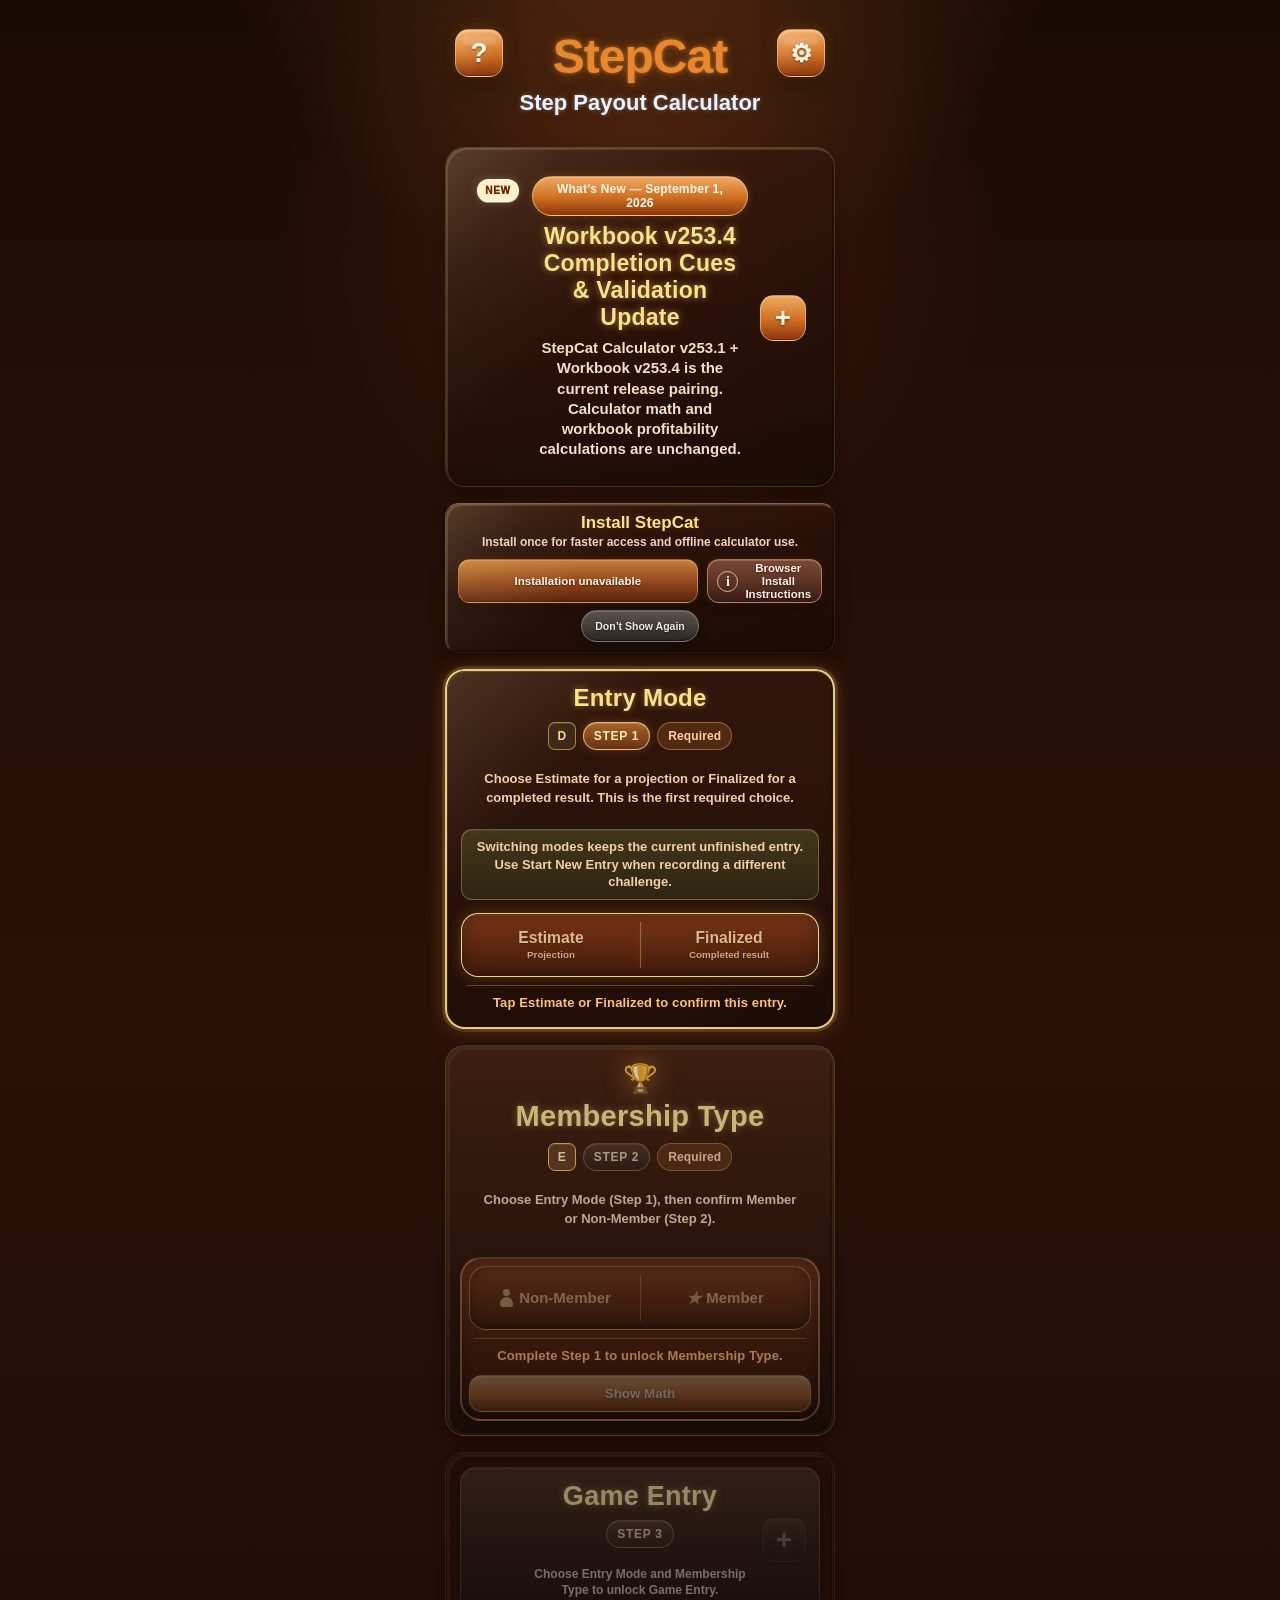
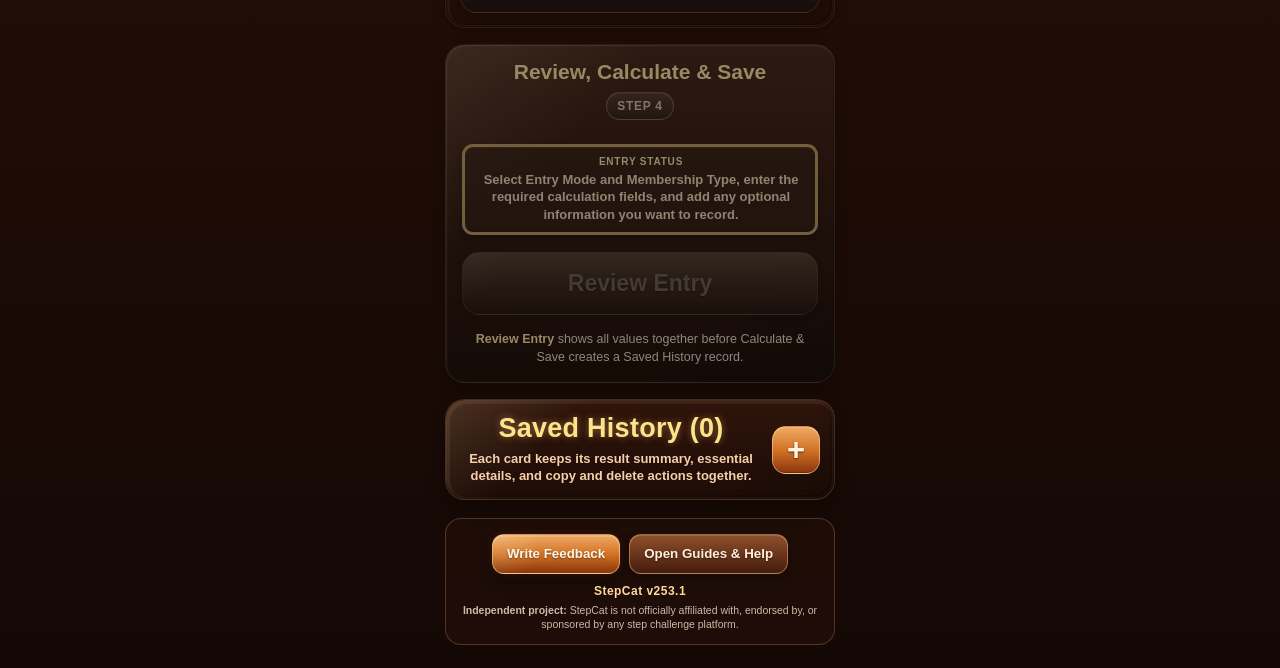
==== commit 3ecba6bd: "Add files via upload Spreadsheet formatting changes" ====
--- a/index.html
+++ b/index.html
@@ -5794,7 +5794,7 @@
 <details class="quick-help-card help-accordion" id="modesMembershipHelp"><summary><span class="help-summary-copy"><strong class="help-summary-title">Modes &amp; Membership</strong><small>Learn when to use Estimate or Finalized and how membership changes the math.</small></span></summary><div class="help-accordion-body"><div class="help-mini-grid"><div class="help-mini-row"><strong>Estimate</strong><br/>Projects a likely payout from Gross Pot and Eligible Players. It does not post cash accounting until finalized.</div><div class="help-mini-row"><strong>Finalized</strong><br/>Records the completed amount actually returned.</div><div class="help-mini-row"><strong>Member</strong><br/>Uses the full Gross Pot.</div><div class="help-mini-row"><strong>Non-Member</strong><br/>Uses 85% of Gross Pot after the 15% deduction.</div></div><div class="help-callout tip"><strong>Guided Entry:</strong> Continue is the forward action, Back returns one subsection, completed earlier sections stay available to reopen, and future sections remain dimmed and locked until reached. Open Color Guide for the complete key.</div><div class="help-callout help-semantic">Confirm Entry Mode and Membership Type before Game Entry unlocks. Their separate Remember settings control whether those selections return after reopening StepCat.</div></div></details>
 <details class="quick-help-card help-accordion" id="colorGuideHelp"><summary><span class="help-summary-copy"><strong class="help-summary-title">Color Guide</strong><small>Understand workflow highlights and Saved History result outlines.</small></span></summary><div class="help-accordion-body"><h4 class="help-subheading">Workflow</h4><div class="color-guide-list"><div><span class="color-swatch workflow-current"></span><strong>Gold — Current:</strong><span>the action or section to complete next.</span></div><div><span class="color-swatch workflow-complete"></span><strong>Green — Complete:</strong><span>the required work is complete.</span></div><div><span class="color-swatch workflow-locked"></span><strong>Brown — Locked or Not Started:</strong><span>the section is unavailable or has no entered content.</span></div><div><span class="color-swatch workflow-error"></span><strong>Red — Correction Needed:</strong><span>a value must be corrected before saving.</span></div></div><h4 class="help-subheading">Saved History Results</h4><div class="color-guide-list"><div><span class="color-swatch result-profit"></span><strong>Green — Profit</strong></div><div><span class="color-swatch result-draw"></span><strong>Amber — Draw</strong></div><div><span class="color-swatch result-loss"></span><strong>Red — Loss or Disqualified</strong></div><div><span class="color-swatch result-estimate"></span><strong>Blue — Estimate</strong></div><div><span class="color-swatch result-free"></span><strong>Teal — Free Game</strong></div></div><p class="help-brief">Every state and result is also written on screen; color is an additional visual cue, not the only identifier.</p></div></details>
 <details class="quick-help-card help-accordion" id="savedHistoryHelp"><summary><span class="help-summary-copy"><strong class="help-summary-title">Saved History</strong><small>Review device-local storage, copying, deleting, restoring, and permanent record IDs.</small></span></summary><div class="help-accordion-body"><p class="help-brief help-semantic"><strong>Device-local:</strong> unfinished fields, settings, and Saved History remain in this browser and device. They do not transfer automatically to another device or browser profile.</p><p class="help-brief help-semantic"><strong>Cross-device records:</strong> records added to your Google Sheet are available from any device signed into the same Google account. StepCat Saved History and unfinished entries remain in the browser and device where they were created.</p><ul><li><strong>SC Record ID:</strong> permanently identifies the record and is not a spreadsheet row number.</li><li><strong>Copy This Sheet Row:</strong> copies one exact A–M workbook row.</li><li><strong>Copy All Sheet Rows:</strong> copies every saved record.</li><li><strong>Delete:</strong> removes one card and briefly offers Undo.</li><li><strong>Clear History:</strong> creates a dated history backup before clearing all cards.</li><li><strong>Restore History:</strong> warns before replacing non-empty current history.</li><li><strong>Restore Cleared Fields:</strong> restores only the most recently cleared entry form.</li></ul></div></details>
-<details class="quick-help-card help-accordion" id="workbookCopyingHelp"><summary><span class="help-summary-copy"><strong class="help-summary-title">Using the Workbook</strong><small>Copy StepCat records, work directly in the Sheet, and use it across devices.</small></span></summary><div class="help-accordion-body"><h4 class="help-subheading">Copying StepCat Records</h4><p class="help-brief">Complete Step 4, save the record, then use <strong>Copy This Sheet Row</strong>. Paste it into the first empty column-A cell in Game Records.</p><h4 class="help-subheading">Using the Workbook Without StepCat</h4><p class="help-brief">The calculator is optional. Enter or paste values in <strong>A–M</strong>; leave <strong>N–Z</strong> untouched so the workbook can calculate its results and reports.</p><h4 class="help-subheading">Spreadsheet Apps &amp; Devices</h4><p class="help-brief">Google Sheets provides the complete StepCat formulas, reports, automatic saving, and access from devices signed into the same Google account. Other spreadsheet apps can hold copied rows for basic recordkeeping, but may not reproduce the StepCat formulas or reports.</p><h4 class="help-subheading">Adding Records on Mobile</h4><p class="help-brief">To add a record between existing records, insert a whole worksheet row above the desired position and enter or paste <strong>A–M</strong>. The red ACTIVE RECORD BOUNDARY moves down temporarily. When finished, delete the same number of unused blank rows immediately above the red boundary to return it to row 505. Never delete the red boundary itself.</p><h4 class="help-subheading">Moving Older Records</h4><p class="help-brief">Workbook v253.4 is the current recommended copy. It keeps the established profitability calculations and reports while adding consistent Payment / Record Type validation, soft-coral completion cues for applicable missing A:L inputs, and matching Record Review guidance. If you are updating from an earlier workbook, open the current v253.4 workbook and transfer <strong>A5:M only through the last actual record row</strong> into <strong>A5</strong> (for example, A5:M198 if row 198 is the last record). Unused yellow rows down to the red boundary do not need to be copied. <strong>No Carryover is needed merely to update.</strong></p><ul><li><strong>Computer:</strong> use <strong>Paste special → Values only</strong>.</li><li><strong>Phone or tablet:</strong> select the destination column-A cell, press and hold, and choose Paste.</li><li><strong>Do not copy:</strong> N–Z, headers, entire rows, entire sheets, reports, or charts.</li><li><strong>500-record limit:</strong> rows 5–504 are the normal active record area. If inserted rows move the boundary down, remove equivalent unused blank rows immediately above it. When all 500 record positions are actually filled, start a fresh workbook and use Carryover.</li></ul></div></details>
+<details class="quick-help-card help-accordion" id="workbookCopyingHelp"><summary><span class="help-summary-copy"><strong class="help-summary-title">Using the Workbook</strong><small>Copy StepCat records, work directly in the Sheet, and use it across devices.</small></span></summary><div class="help-accordion-body"><h4 class="help-subheading">Copying StepCat Records</h4><p class="help-brief">Complete Step 4, save the record, then use <strong>Copy This Sheet Row</strong>. Paste it into the first empty column-A cell in Game Records.</p><h4 class="help-subheading">Using the Workbook Without StepCat</h4><p class="help-brief">The calculator is optional. Enter or paste values in <strong>A–M</strong>; leave <strong>N–Z</strong> untouched so the workbook can calculate its results and reports.</p><h4 class="help-subheading">Spreadsheet Apps &amp; Devices</h4><p class="help-brief">Google Sheets provides the complete StepCat formulas, reports, automatic saving, and access from devices signed into the same Google account. Other spreadsheet apps can hold copied rows for basic recordkeeping, but may not reproduce the StepCat formulas or reports.</p><h4 class="help-subheading">Adding Records on Mobile</h4><p class="help-brief">To add a record between existing records, insert a whole worksheet row above the desired position and enter or paste <strong>A–M</strong>. The red ACTIVE RECORD BOUNDARY moves down temporarily. When finished, delete the same number of unused blank rows immediately above the red boundary to return it to row 505. Never delete the red boundary itself.</p><h4 class="help-subheading">Moving Older Records</h4><p class="help-brief">Workbook v253.4 is the current recommended copy. It keeps the established profitability calculations and reports while adding consistent Payment / Record Type validation, burnt-orange / bronze completion cues for applicable missing A:L inputs, and matching Record Review guidance. If you are updating from an earlier workbook, open the current v253.4 workbook and transfer <strong>A5:M only through the last actual record row</strong> into <strong>A5</strong> (for example, A5:M198 if row 198 is the last record). Unused yellow rows down to the red boundary do not need to be copied. <strong>No Carryover is needed merely to update.</strong></p><ul><li><strong>Computer:</strong> use <strong>Paste special → Values only</strong>.</li><li><strong>Phone or tablet:</strong> select the destination column-A cell, press and hold, and choose Paste.</li><li><strong>Do not copy:</strong> N–Z, headers, entire rows, entire sheets, reports, or charts.</li><li><strong>500-record limit:</strong> rows 5–504 are the normal active record area. If inserted rows move the boundary down, remove equivalent unused blank rows immediately above it. When all 500 record positions are actually filled, start a fresh workbook and use Carryover.</li></ul></div></details>
 <details class="quick-help-card help-accordion" id="rulesTroubleshootingHelp"><summary><span class="help-summary-copy"><strong class="help-summary-title">Rules, Estimates &amp; Troubleshooting</strong><small>Check result rules, estimate guidance, and common fixes.</small></span></summary><div class="help-accordion-body"><h4 class="help-subheading">Result Rules</h4><ul><li><strong>Profit:</strong> Final Earned is above Entry Fee.</li><li><strong>Draw:</strong> a normal completed result at or below Entry Fee; Net Profit is $0.00.</li><li><strong>Paid Disqualification:</strong> Final Earned is $0.00 and the full Entry Fee is lost. When Gross Pot and Eligible Players are available, StepCat also shows an informational estimate of what might have been earned while eligible.</li><li><strong>Disqualified Free Game:</strong> status is recorded with $0.00 monetary loss.</li><li><strong>Free Game:</strong> Entry Fee must be $0. A non-zero fee is blocked. ROI is N/A.</li></ul><details class="help-subdetails"><summary>Estimate Tips</summary><div><ul><li>Add a new challenge after warm-up week ends, when the full starting player count is available to enter as Total Players.</li><li>Update Eligible Players as the challenge progresses.</li><li>Total Players adds context; Eligible Players drives the estimate.</li><li>A below-fee Estimate remains a projection and does not affect cash totals until finalized.</li></ul></div></details><details class="help-subdetails"><summary>Common Fixes</summary><div><ul><li><strong>Locked Game Entry:</strong> choose Entry Mode, then confirm Member or Non-Member.</li><li><strong>Calculation pauses:</strong> tap Calculate &amp; Save to highlight the first missing or invalid requirement.</li><li><strong>End Date:</strong> it must be the same as or later than Start Date.</li><li><strong>Locked Final Earned:</strong> turn off Disqualified to edit it.</li><li><strong>Settings:</strong> changes save automatically. Restore Defaults replaces saved preferences with StepCat’s original settings, including Haptic Feedback set to Low. It does not delete Saved History, current entry information, or spreadsheet records.</li><li><strong>Old cached page:</strong> close older StepCat tabs, then reload the hosted StepCat v253.1 page so the new Workbook v253.4 resources can replace the older cache.</li></ul></div></details></div></details>
 <details class="quick-help-card help-accordion" id="installationShortcutsHelp"><summary><span class="help-summary-copy"><strong class="help-summary-title">Installation Instructions &amp; Shortcuts</strong><small>Install StepCat and understand what remains available offline.</small></span></summary><div class="help-accordion-body"><p><strong>Offline use:</strong> install StepCat while connected. After the initial download, the calculator, Saved History, Settings, Help, and cached guides load from this device. Normal installed use favors the device cache, reducing repeated network use.</p><p><strong>Internet still required:</strong> installation and updates, Google Sheets, file downloads, feedback email, and other external links. When online, the browser may briefly check for a StepCat update.</p><p><strong>Device-local records:</strong> Saved History and unfinished entries remain in this browser and device. Clearing the app or site data can remove them, so add completed records to the Google Sheet for durable cross-device storage.</p><p><strong>Android Chrome:</strong> open the three-dot menu and choose Install app or Add to Home screen.</p><p><strong>iPhone/iPad Safari:</strong> choose Share, then Add to Home Screen.</p><p><strong>Computers:</strong> Chrome or Edge may show Install app. StepCat also works directly in the browser.</p><p class="help-text install-help-note" id="helpInstallStepCatNote"></p></div></details>
 <div class="help-resource-group help-contact-group"><div class="help-contact-heading"><h3>Contact &amp; Feedback</h3><p>Send a question, report a problem, or share a suggestion without leaving the Help drawer.</p></div><button class="btn orange full-btn help-feedback-button help-resource-card feedback-action-button" id="topFeedbackBtn" type="button"><strong>Write Feedback</strong><span>Enter a message; StepCat copies it before opening your email app.</span></button></div>
@@ -5814,7 +5814,7 @@
 <div class="whats-new-body" id="whatsNewBody">
 <p class="whats-new-subtitle">Workbook v253.4 makes incomplete records easier to spot and brings workbook review guidance into line with the same field requirements.</p>
 <ul class="whats-new-list r9-short-list">
-<li><strong>Completion cues:</strong> after a record is started, applicable missing required inputs in <strong>A–L</strong> turn soft coral; untouched rows stay pale yellow / cream and <strong>Notes (M)</strong> remains optional.</li>
+<li><strong>Completion cues:</strong> after a record is started, applicable missing required inputs in <strong>A–L</strong> turn burnt orange / bronze; untouched rows stay pale yellow / cream and <strong>Notes (M)</strong> remains optional.</li>
 <li><strong>Record Review matches the input sheet:</strong> review messages now report the same applicable missing fields, including Game Name and finalized Free Game disqualification status.</li>
 <li><strong>Validation normalized:</strong> Payment / Record Type validation is consistent throughout the active record area while preserving Membership Fee and Free Game / Chips exceptions.</li>
 <li><strong>Backward compatibility retained:</strong> older Subscription-style membership entries remain recognized by workbook formulas and checks.</li>
@@ -6019,7 +6019,7 @@
 <div class="toast" id="toast"></div>
 <div class="modal-overlay" id="confirmOverlay"><div class="modal-box"><h2 id="confirmTitle">Confirm</h2><p class="small-note" id="confirmMessage"></p><label class="setting-check confirm-remember-wrap" id="confirmRememberWrap" style="display:none;"><input id="confirmRememberCheck" type="checkbox"/><span id="confirmRememberText">Do not ask again</span></label><div class="action-row"><button class="btn orange" id="confirmCancelBtn" type="button">Cancel</button><button class="btn dark" id="confirmOkBtn" type="button">Confirm</button></div></div></div>
 <div class="modal-overlay" id="zeroFeeOverlay"><div class="modal-box"><h2>$0 Entry Fee?</h2><p class="small-note">Entry Fee is set to $0. Continue calculating this result?</p><div class="action-row"><button class="btn orange" id="zeroFeeCancelBtn" type="button">Cancel</button><button class="btn gold" id="zeroFeeContinueBtn" type="button">Continue</button></div></div></div>
-<div aria-hidden="true" class="modal-overlay" id="migrationHelpOverlay"><div aria-labelledby="migrationHelpTitle" aria-modal="true" class="modal-box migration-help-modal" role="dialog"><button aria-label="Close transfer instructions" class="modal-close-btn" id="migrationHelpCloseBtn" type="button">×</button><h2 id="migrationHelpTitle">Move Existing Records to the Current Workbook</h2><p><strong>You do not have to migrate solely because Workbook v253.4 exists.</strong> Earlier corrected workbooks can continue to calculate, but v253.4 is the current recommended public workbook. Update if you want normalized Payment / Record Type validation, soft-coral completion cues, matching Record Review checks, or if you are replacing an older/problematic copy. First open the current v253.4 workbook. Then copy from <strong>A5 through the last row that actually contains a record</strong>—for example, <strong>A5:M198</strong> if row 198 is your last record—and paste into <strong>A5</strong> of the current copy. You do not need to select unused yellow rows down to the red boundary. If blank rows occur between existing records, include them in the selected range so the record order is preserved.</p><div class="migration-device-lines"><p><strong>Computer:</strong> use <em>Paste special → Values only</em>.</p><p><strong>Phone or tablet:</strong> regular Paste is acceptable when only A–M are selected.</p></div><p><strong>No Carryover is needed merely to update.</strong> Carryover is for starting a fresh workbook after all 500 active record positions are actually filled.</p><p>The current workbook supplies its own protected N–Z formulas, so calculated columns rebuild automatically from the transferred A–M values.</p><p class="migration-warning help-semantic warning"><strong>Do not copy</strong> N–Z, headers, entire rows, entire sheets, reports, or charts.</p><button class="btn dark migration-details-btn" id="migrationHelpDetailsBtn" type="button">Open Detailed Instructions</button></div></div>
+<div aria-hidden="true" class="modal-overlay" id="migrationHelpOverlay"><div aria-labelledby="migrationHelpTitle" aria-modal="true" class="modal-box migration-help-modal" role="dialog"><button aria-label="Close transfer instructions" class="modal-close-btn" id="migrationHelpCloseBtn" type="button">×</button><h2 id="migrationHelpTitle">Move Existing Records to the Current Workbook</h2><p><strong>You do not have to migrate solely because Workbook v253.4 exists.</strong> Earlier corrected workbooks can continue to calculate, but v253.4 is the current recommended public workbook. Update if you want normalized Payment / Record Type validation, burnt-orange / bronze completion cues, matching Record Review checks, or if you are replacing an older/problematic copy. First open the current v253.4 workbook. Then copy from <strong>A5 through the last row that actually contains a record</strong>—for example, <strong>A5:M198</strong> if row 198 is your last record—and paste into <strong>A5</strong> of the current copy. You do not need to select unused yellow rows down to the red boundary. If blank rows occur between existing records, include them in the selected range so the record order is preserved.</p><div class="migration-device-lines"><p><strong>Computer:</strong> use <em>Paste special → Values only</em>.</p><p><strong>Phone or tablet:</strong> regular Paste is acceptable when only A–M are selected.</p></div><p><strong>No Carryover is needed merely to update.</strong> Carryover is for starting a fresh workbook after all 500 active record positions are actually filled.</p><p>The current workbook supplies its own protected N–Z formulas, so calculated columns rebuild automatically from the transferred A–M values.</p><p class="migration-warning help-semantic warning"><strong>Do not copy</strong> N–Z, headers, entire rows, entire sheets, reports, or charts.</p><button class="btn dark migration-details-btn" id="migrationHelpDetailsBtn" type="button">Open Detailed Instructions</button></div></div>
 <div class="modal-overlay" id="feedbackOverlay"><div class="modal-box"><button aria-label="Close" class="modal-close-btn" data-close-overlay="feedbackOverlay" type="button">×</button><h2>StepCat Feedback</h2><p class="small-note">Share a question, issue, or suggestion. Your email app will open with this message prepared.</p><label class="modal-field-label" for="feedbackText">Feedback message</label><textarea aria-label="Feedback message" id="feedbackText" placeholder="Type your feedback here..."></textarea><div class="action-row"><button class="btn dark" id="feedbackCancelBtn" type="button">Cancel</button><button class="btn gold" id="feedbackSendBtn" type="button">Send Feedback</button></div></div></div>
 <div aria-hidden="true" class="resource-reader-overlay" id="resourceReaderOverlay"><div class="resource-reader-shell"><button aria-label="Close guide or documentation" class="resource-reader-close" id="resourceReaderCloseBtn" type="button">×</button><iframe class="resource-reader-frame" id="resourceReaderFrame" title="StepCat guide or documentation"></iframe></div></div>
 <script id="stepcat-v252-preflight">
